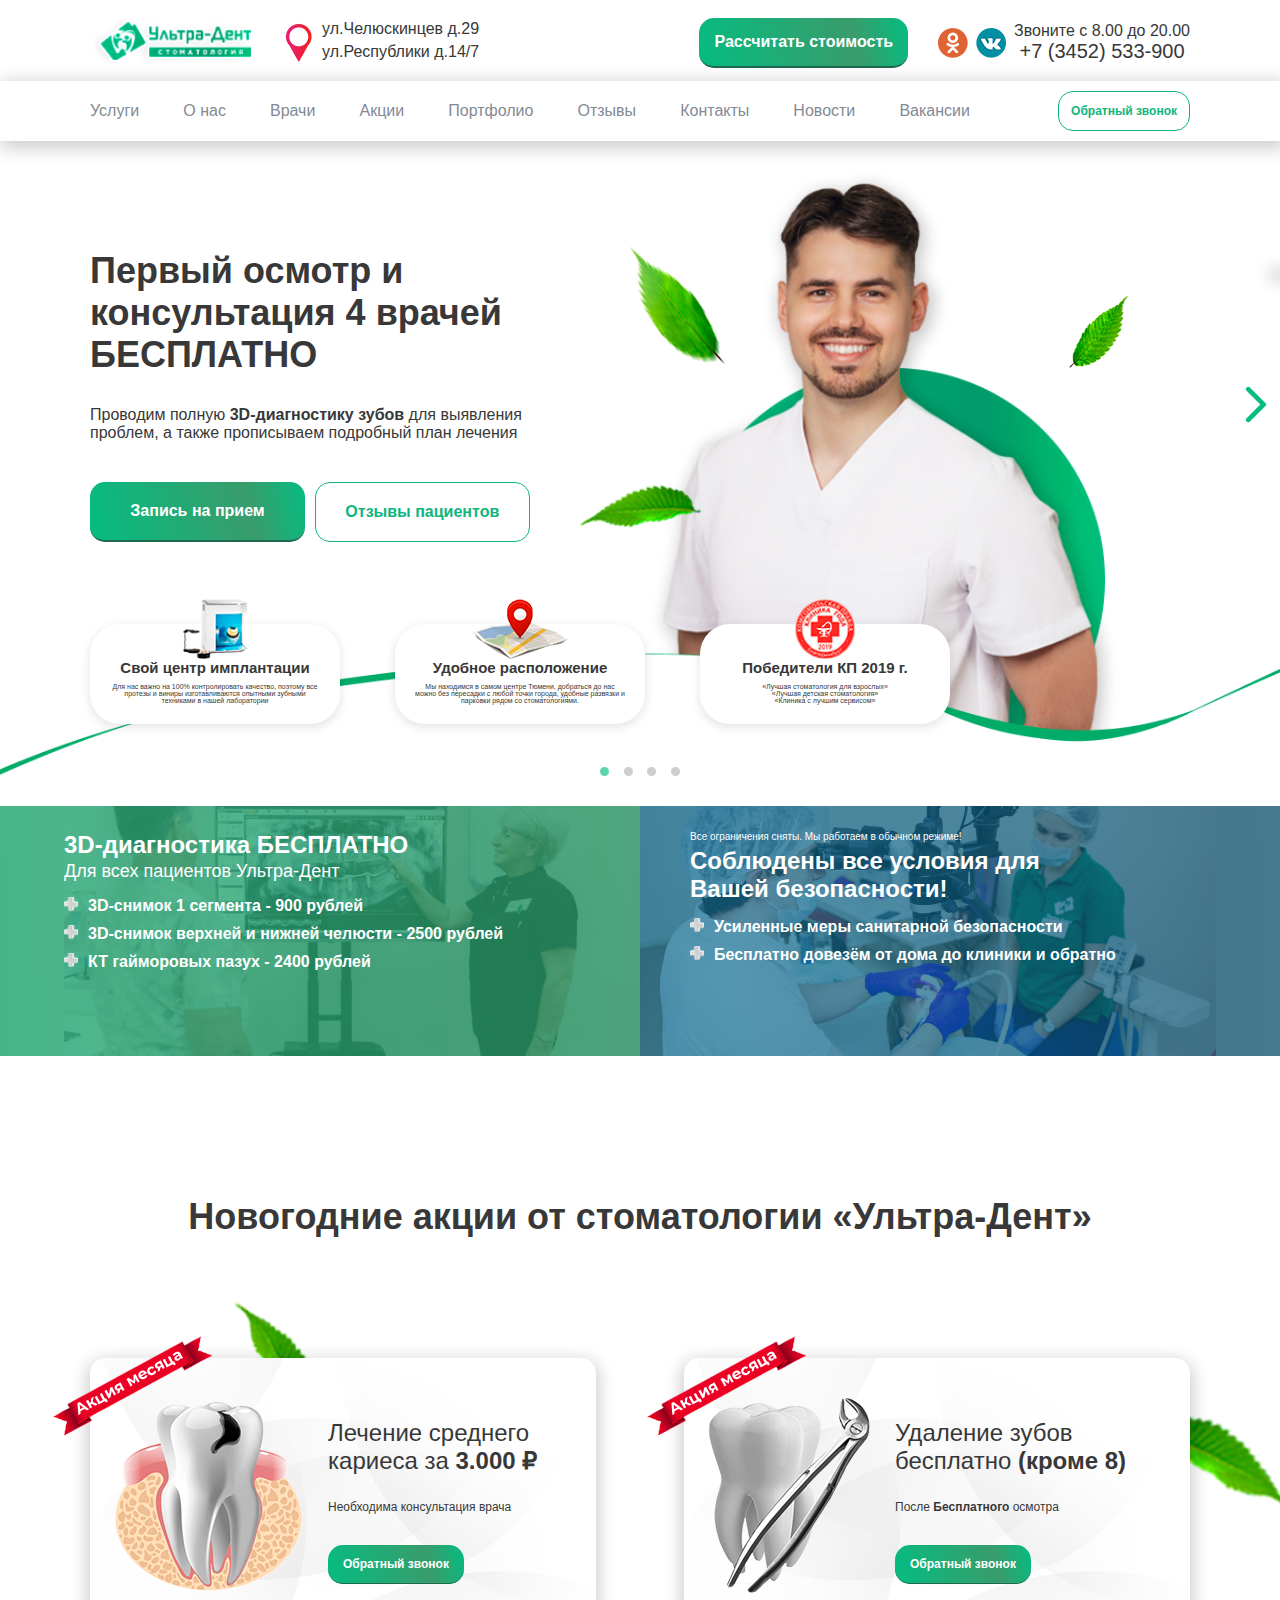
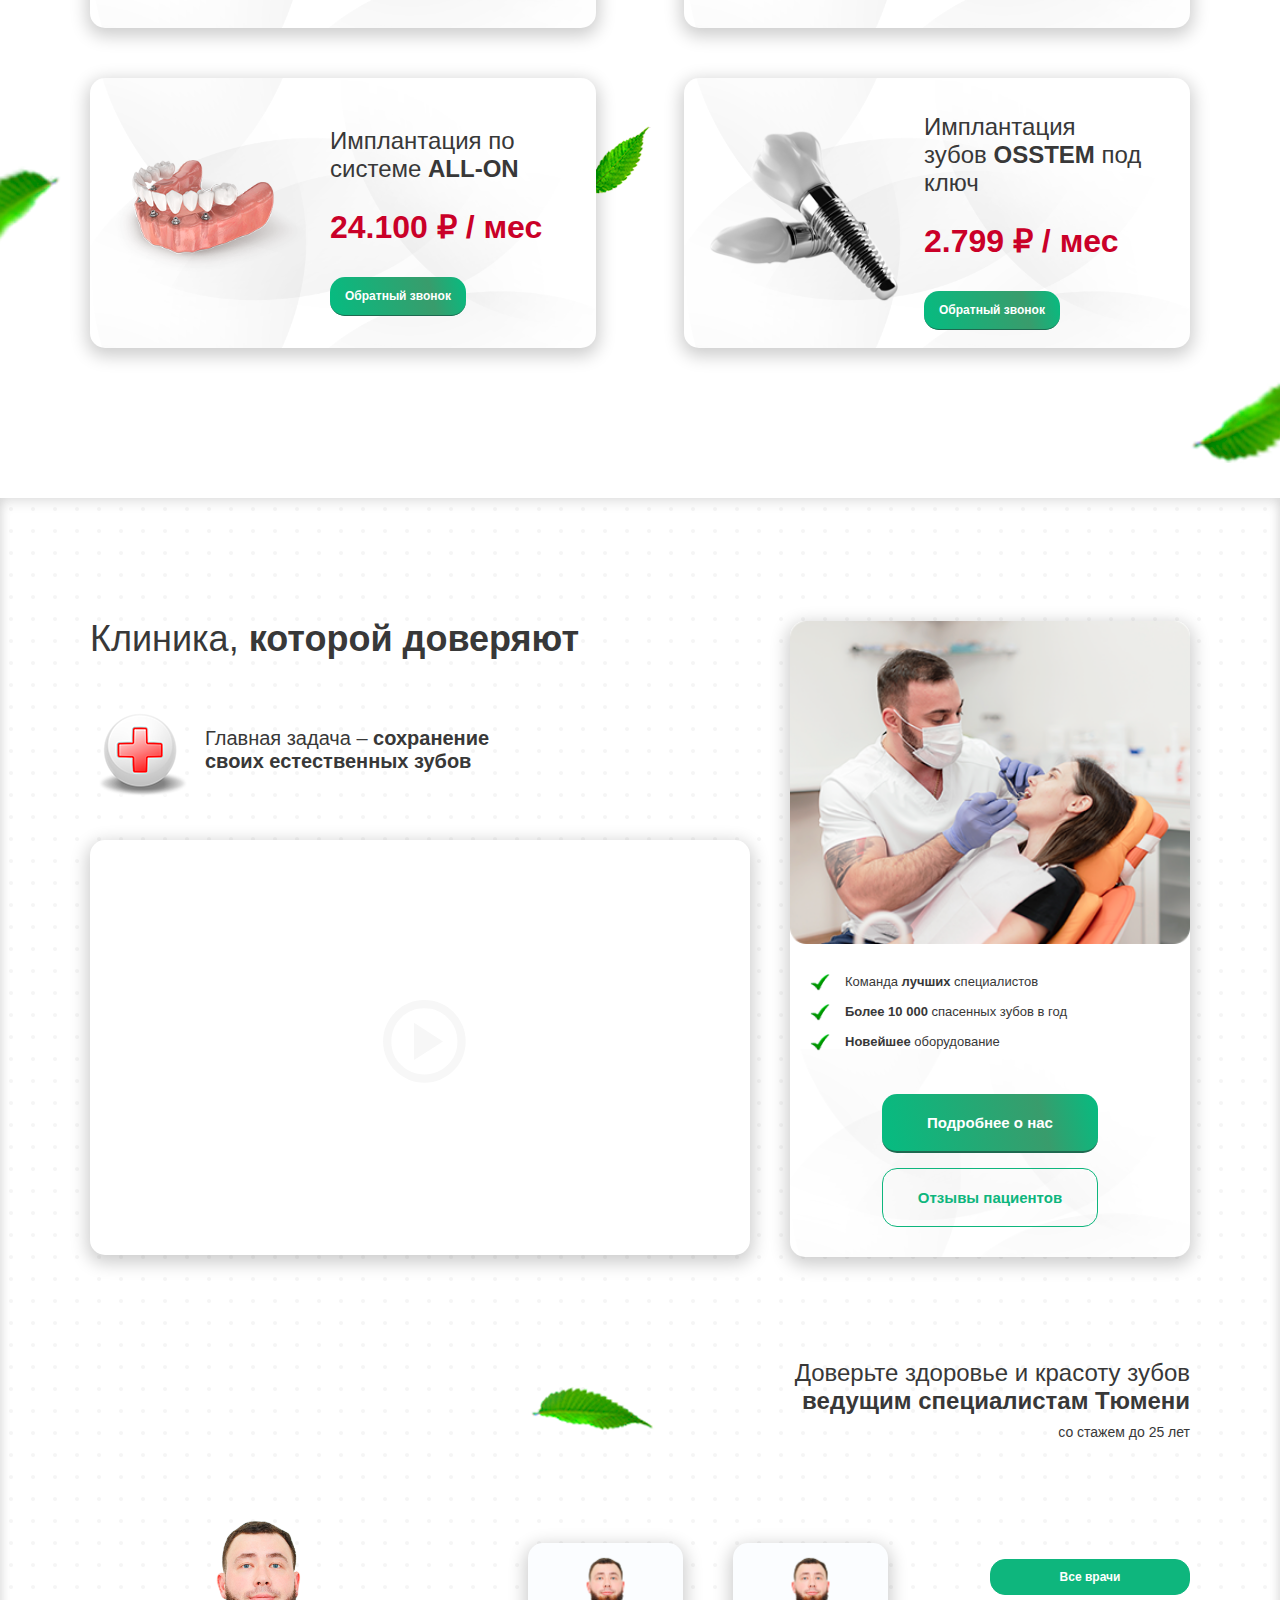
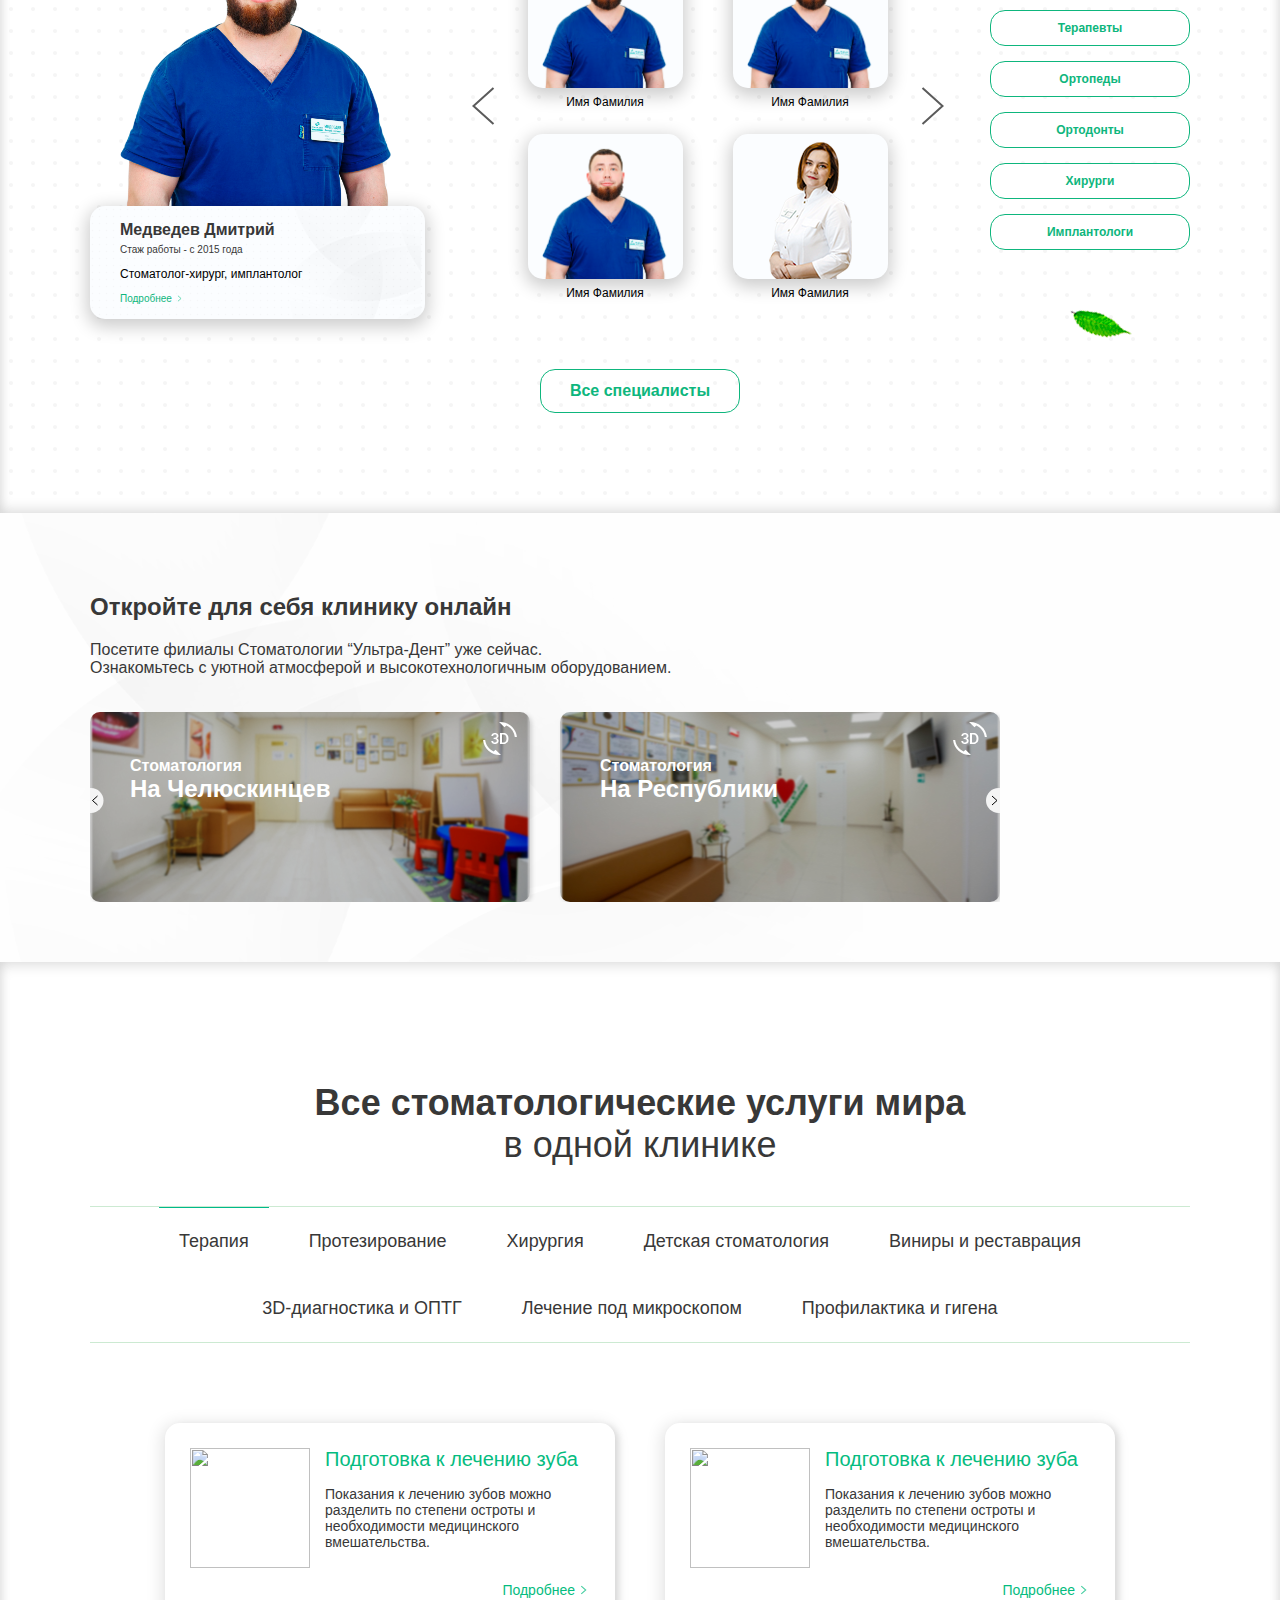
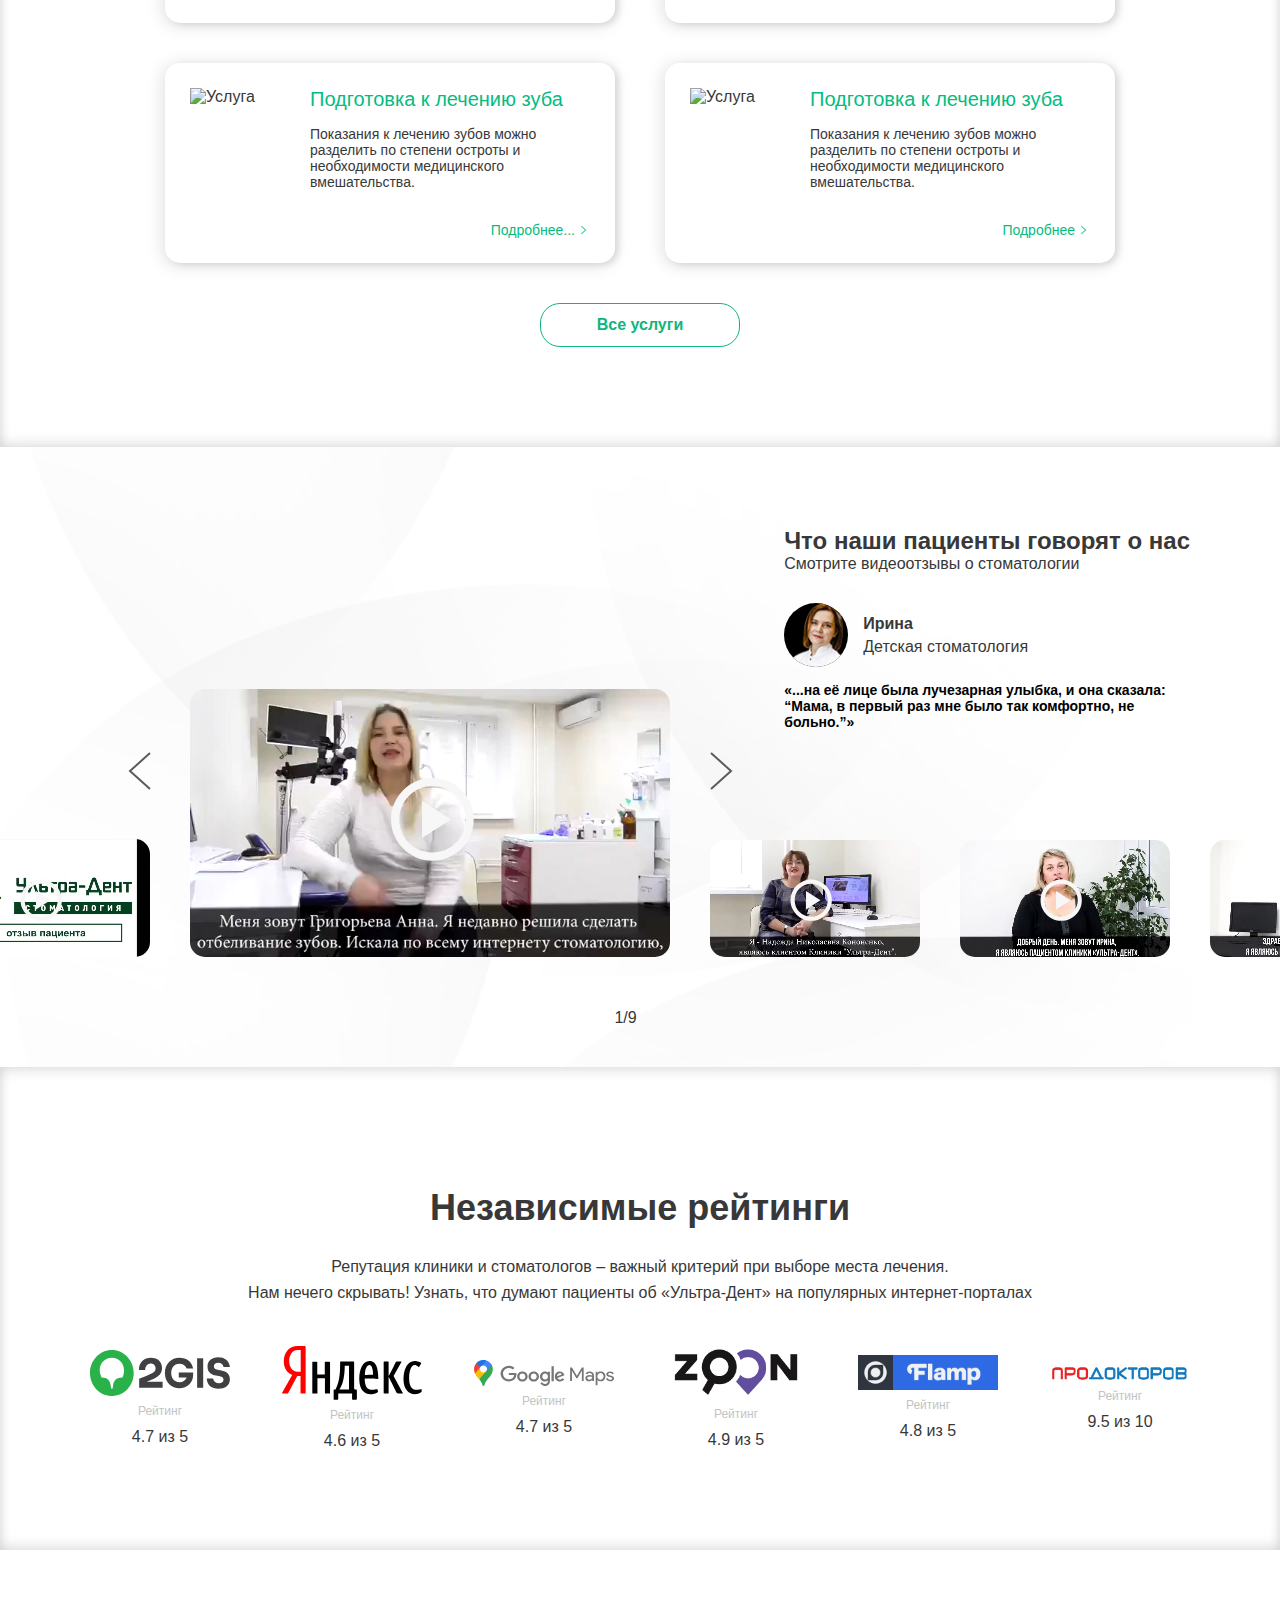
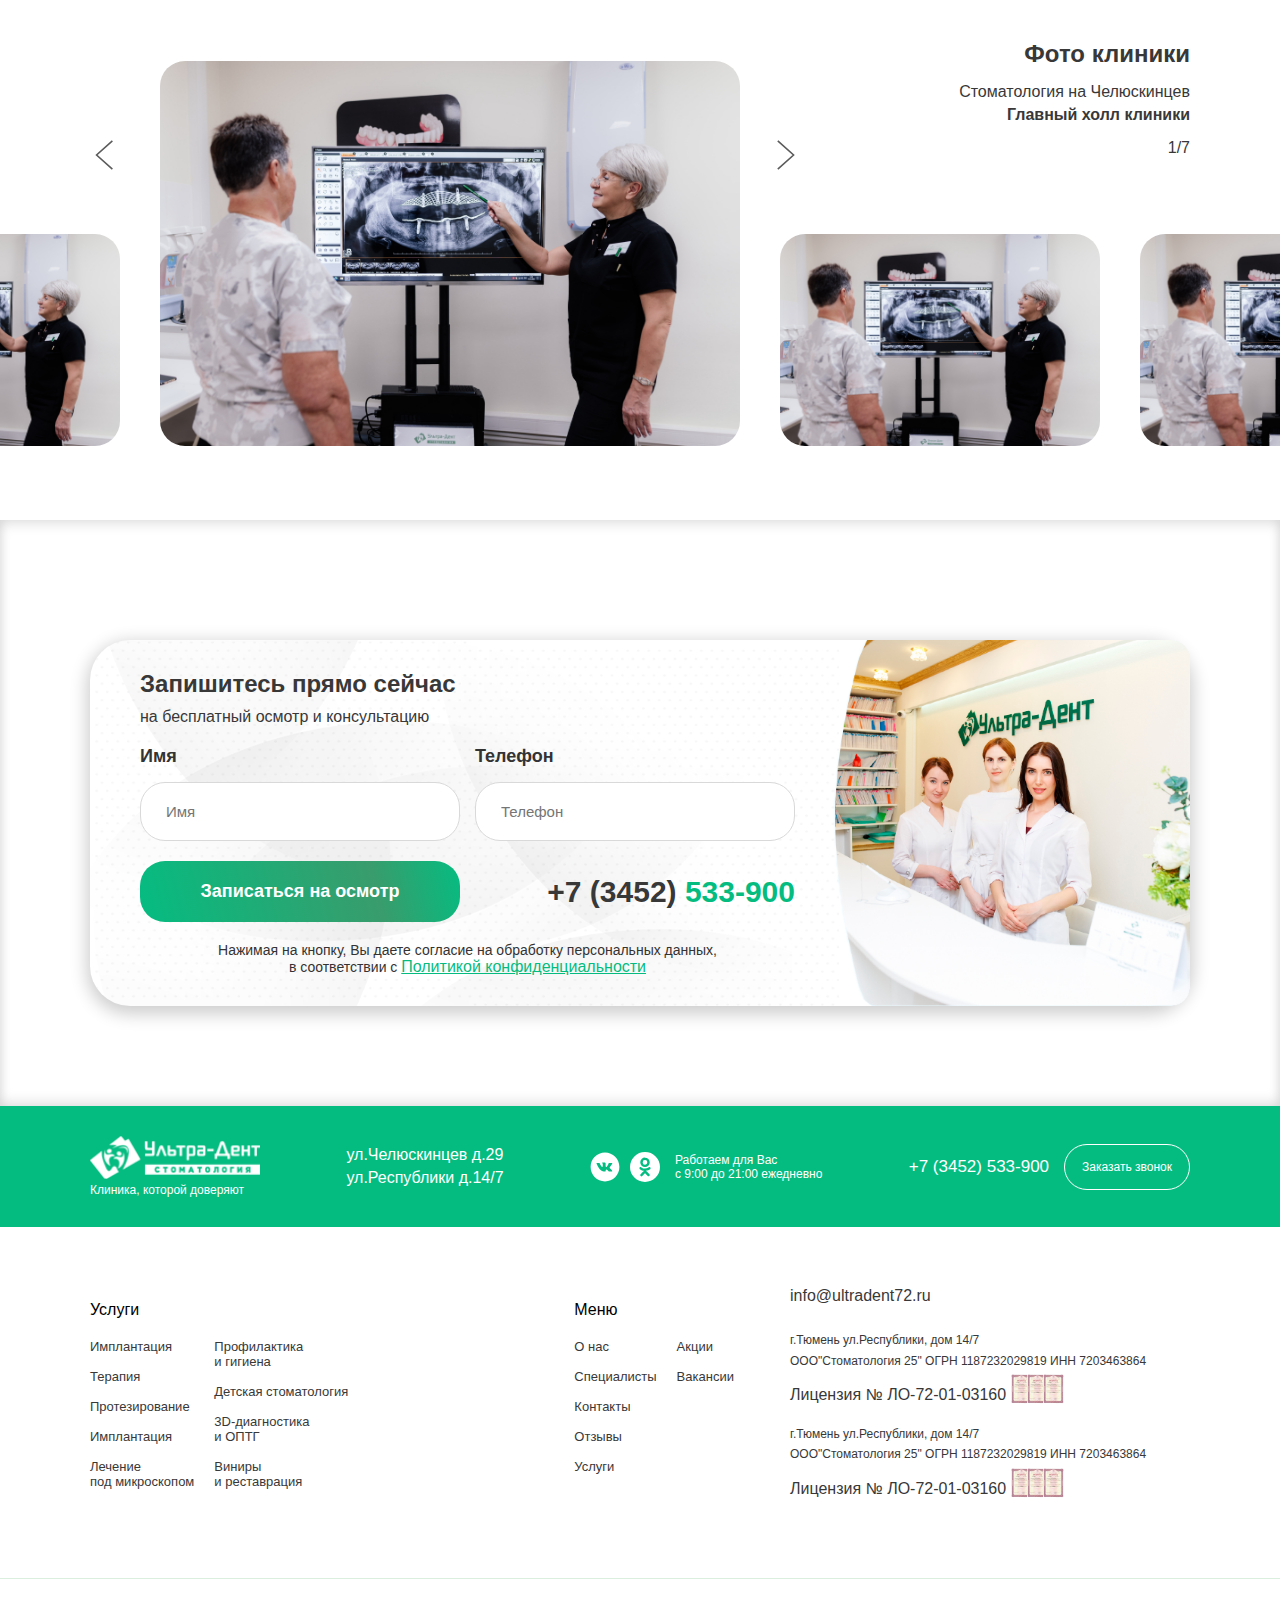
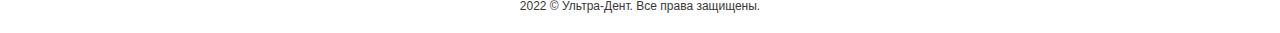
==== index.html @ 61c0c5c3 "New" ====
<!DOCTYPE html>
<html lang="ru">
<head>
    <meta charset="UTF-8">
    <meta http-equiv="X-UA-Compatible" content="IE=edge">
    <meta name="viewport" content="width=device-width, initial-scale=1.0">
    <title>Ультра-Дент</title>
    <link rel="stylesheet" href="css/style.css">
</head>
<body>
    <div class="socials">
        <div class="social">
            
        </div>

        <div class="social">

        </div>
    </div>
    <div class="burger-menu hide">
        <div class="burger-menu__cross">
            <hr>
            <hr>
        </div>
        <a href="#" class="burger-menu__logo">
            <img data-src="icon/logo/logo.png" alt="Ультра-Дент" class="burger-menu__logo__img">
            <p>Клиника, которой доверяют</p>
        </a>
        <nav class="burger-menu__nav">
            <a href="#" class="burger-menu__nav__item">О нас</a>
            <a href="#" class="burger-menu__nav__item">Специалисты</a>
            <a href="#" class="burger-menu__nav__item">Контакты</a>
            <a href="#" class="burger-menu__nav__item">Отзывы</a>
            <a href="#" class="burger-menu__nav__item">Услуги</a>
            <a href="#" class="burger-menu__nav__item">Прайс</a>
            <a href="#" class="burger-menu__nav__item">Акции</a>
            <a href="#" class="burger-menu__nav__item">Вакансии</a>
        </nav>

        <div class="burger-menu__info">
            <p class="burger-menu__info__phone-block">
                Запись по телефону:
                <span class="burger-menu__info__phone">+7 (3452) 533-900</span>
            </p>
            <div class="burger-menu__social">
                <a href="#" class="burger-menu__social__item"><img data-src="icon/social/vk.png" alt="Vk"></a>
                <a href="#" class="burger-menu__social__item"><img data-src="icon/social/whatsapp.png" alt="WhatsApp"></a>
                <a href="#" class="burger-menu__social__item"><img data-src="icon/social/tg.png" alt="Телеграмм"></a>
                <a href="#" class="burger-menu__social__item"><img data-src="icon/social/ok.png" alt="Одноклассники"></a>
            </div>
        </div>
    </div>
    <header class="header">
        <div class="header__row">
            <div class="content">
                <div class="burger">
                    <hr class="burger__line" id="burger__line-2">
                    <hr class="burger__line" id="burger__line-3">
                    <hr class="burger__line" id="burger__line-1">
                </div>
                <div class="wrap">
                    <div class="wrap header__wrap">
                        <a href="index.html" class="header__logo">
                            <img data-src="icon/logo/logo.png" alt="Ультра-Дент" class="header__logo__img">
                        </a>
        
                        <div class="header__location wrap">
                            <img data-src="icon/location.png" alt="Локация" class="header__location__img">
                            <div class="header__location__list">
                                <p class="header__location__item">ул.Челюскинцев д.29</p>
                                <p class="header__location__item">ул.Республики д.14/7</p>
                            </div>
                        </div>
                    </div>
        
                    <div class="wrap">
                        <p class="header__link btn1" data-calc>Рассчитать стоимость</p>
                        <div class="header__contacts wrap">
                            <div class="header__contacts__social wrap">
                                <a href="#" class="header__contacts__social__item">
                                    <img data-src="icon/social/ok.png" alt="Одноклассники" class="header__contacts__social__icon">
                                </a>
                                <a href="#" class="header__contacts__social__item">
                                    <img data-src="icon/social/vk.png" alt="Vk" class="header__contacts__social__icon">
                                </a>
                            </div>
                            <p class="header__contacts__info">
                                Звоните с 8.00 до 20.00 <span>+7 (3452) 533-900</span>
                            </p>
                        </div>
                    </div>
                </div>
            </div>
        </div>
    
        <div class="header__row">
            <div class="content">
                <div class="wrap">  
                    <nav class="header__nav wrap">
                        <div class="header__nav__item" id="header-options">
                            <a href="options.html" class="">Услуги</a>
                            <div class="header__nav__subitem-block">
                                <a href="#" class="header__nav__subitem">Терапия</a>
                                <a href="#" class="header__nav__subitem">Имплантация</a>
                                <a href="#" class="header__nav__subitem">Протезирование</a>
                                <a href="#" class="header__nav__subitem">Хирургия</a>
                                <a href="#" class="header__nav__subitem">Детская стоматология</a>
                                <a href="#" class="header__nav__subitem">Виниры и реставрация</a>
                                <a href="#" class="header__nav__subitem">3D-диагностика и ОПТГ</a>
                                <a href="#" class="header__nav__subitem">Лечение под микроскопом</a>
                                <a href="#" class="header__nav__subitem">Профилактика и гигиена</a>
                            </div>
                        </div>
                        <a href="#" class="header__nav__item">О нас</a>
                        <a href="staff.html" class="header__nav__item">Врачи</a>
                        <a href="stocks.html" class="header__nav__item">Акции</a>
                        <a href="portfolio.html" class="header__nav__item">Портфолио</a>
                        <a href="reviews.html" class="header__nav__item">Отзывы</a>
                        <a href="contacts.html" class="header__nav__item">Контакты</a>
                        <a href="news.html" class="header__nav__item">Новости</a>
                        <a href="vacancy.html" class="header__nav__item">Вакансии</a>
                    </nav>
    
                    <div class="btn-second1 header__btn" data-call-modal>Обратный звонок</div>
                </div>
            </div>
        </div>
    </header>

    <main>
        <!-- Первый экран -->
        <section class="first-screen first-screen-1">
            <svg class="first-screen-1__slider__arrow hide" id="first-screen-1__slider__arrow-left" xmlns="http://www.w3.org/2000/svg" viewBox="0 0 24 24"><path fill="#05bc81" d="M9.125 21.1L.7 12.7q-.15-.15-.212-.325Q.425 12.2.425 12t.063-.375Q.55 11.45.7 11.3l8.425-8.425q.35-.35.875-.35t.9.375q.375.375.375.875t-.375.875L3.55 12l7.35 7.35q.35.35.35.862q0 .513-.375.888t-.875.375q-.5 0-.875-.375Z"/></svg>
            <svg class="first-screen-1__slider__arrow" id="first-screen-1__slider__arrow-right" xmlns="http://www.w3.org/2000/svg" viewBox="0 0 24 24"><g transform="rotate(180 12 12)"><path fill="#05bc81" d="M9.125 21.1L.7 12.7q-.15-.15-.212-.325Q.425 12.2.425 12t.063-.375Q.55 11.45.7 11.3l8.425-8.425q.35-.35.875-.35t.9.375q.375.375.375.875t-.375.875L3.55 12l7.35 7.35q.35.35.35.862q0 .513-.375.888t-.875.375q-.5 0-.875-.375Z"/></g></svg>

            <div class="content">

                <div class="first-screen-1__slider wrap">
                    <div class="first-screen-1__slide wrap">
                        <div class="first-screen-1__slide__offer">
                            <h2 class="first-screen-1__slide__title">
                                Первый осмотр и консультация 4 врачей БЕСПЛАТНО
                            </h2>
                            <p class="first-screen-1__slide__intro">Проводим полную <b>3D-диагностику зубов</b> для выявления проблем, а также прописываем подробный план лечения</p>
                            <div class="first-screen-1__slide__btns-block wrap">
                                <a href="#" class="btn1 first-screen-1__slide__btn" data-call-modal>Запись на прием</a>
                                <a href="#" class="btn-second1 first-screen-1__slide__btn">Отзывы пациентов</a>
                            </div>
                        </div>
                        <div class="first-screen-1__slide__img-block">
                            <div class="first-screen-1__slide__img">
                                <img data-src="img/main/firstScreen/1mobile.png" alt="" id="first-screen-1__slide__img-doc__mobile">
                                <img data-src="img/main/firstScreen/1doc.png" alt="Врач" id="first-screen-1__slide__img-doc">
                                <img data-src="img/main/firstScreen/1circle.png" alt="Врач" id="first-screen-1__slide__img-circle">
                            </div>
                            <div class="first-screen-1__slide__img__bg">
                                <img data-plate data-src="img/main/firstScreen/bg/1.png" alt="" class="first-screen-1__slide__img__bg__item">
                                <img data-plate data-src="img/main/firstScreen/bg/2.png" alt="" class="first-screen-1__slide__img__bg__item">
                                <img data-plate data-src="img/main/firstScreen/bg/3.png" alt="" class="first-screen-1__slide__img__bg__item">
                            </div>
                        </div>
                    </div>

                    <div class="first-screen-1__slide wrap">
                        <div class="first-screen-1__slide__offer">
                            <h2 class="first-screen-1__slide__title">
                                Первый осмотр и консультация 4 врачей БЕСПЛАТНО
                            </h2>
                            <p class="first-screen-1__slide__intro">Проводим полную <b>3D-диагностику зубов</b> для выявления проблем, а также прописываем подробный план лечения</p>
                            <div class="first-screen-1__slide__btns-block wrap">
                                <a href="#" class="btn1 first-screen-1__slide__btn">Запись на прием</a>
                                <a href="reviews.html" class="btn-second1 first-screen-1__slide__btn">Отзывы пациентов</a>
                            </div>
                        </div>
                        <div class="first-screen-1__slide__img-block">
                            <div class="first-screen-1__slide__img">
                                <img data-src="img/main/firstScreen/1doc.png" alt="Врач" id="first-screen-1__slide__img-doc">
                                <img data-src="img/main/firstScreen/1circle.png" alt="Врач" id="first-screen-1__slide__img-circle">
                            </div>
                            <div class="first-screen-1__slide__img__bg">
                                <img data-plate data-src="img/main/firstScreen/bg/1.png" alt="" class="first-screen-1__slide__img__bg__item">
                                <img data-plate data-src="img/main/firstScreen/bg/2.png" alt="" class="first-screen-1__slide__img__bg__item">
                                <img data-plate data-src="img/main/firstScreen/bg/3.png" alt="" class="first-screen-1__slide__img__bg__item">
                            </div>
                        </div>
                    </div>

                    <div class="first-screen-1__slide wrap">
                        <div class="first-screen-1__slide__offer">
                            <h2 class="first-screen-1__slide__title">
                                Первый осмотр и консультация 4 врачей БЕСПЛАТНО
                            </h2>
                            <p class="first-screen-1__slide__intro">Проводим полную <b>3D-диагностику зубов</b> для выявления проблем, а также прописываем подробный план лечения</p>
                            <div class="first-screen-1__slide__btns-block wrap">
                                <a href="#" class="btn1 first-screen-1__slide__btn">Запись на прием</a>
                                <a href="#" class="btn-second1 first-screen-1__slide__btn">Отзывы пациентов</a>
                            </div>
                        </div>
                        <div class="first-screen-1__slide__img-block">
                            <div class="first-screen-1__slide__img">
                                <img data-src="img/main/firstScreen/1doc.png" alt="Врач" id="first-screen-1__slide__img-doc">
                                <img data-src="img/main/firstScreen/1circle.png" alt="Врач" id="first-screen-1__slide__img-circle">
                            </div>
                            <div class="first-screen-1__slide__img__bg">
                                <img data-plate data-src="img/main/firstScreen/bg/1.png" alt="" class="first-screen-1__slide__img__bg__item">
                                <img data-plate data-src="img/main/firstScreen/bg/2.png" alt="" class="first-screen-1__slide__img__bg__item">
                                <img data-plate data-src="img/main/firstScreen/bg/3.png" alt="" class="first-screen-1__slide__img__bg__item">
                            </div>
                        </div>
                    </div>

                    <div class="first-screen-1__slide wrap">
                        <div class="first-screen-1__slide__offer">
                            <h2 class="first-screen-1__slide__title">
                                Первый осмотр и консультация 4 врачей БЕСПЛАТНО
                            </h2>
                            <p class="first-screen-1__slide__intro">Проводим полную <b>3D-диагностику зубов</b> для выявления проблем, а также прописываем подробный план лечения</p>
                            <div class="first-screen-1__slide__btns-block wrap">
                                <a href="#" class="btn1 first-screen-1__slide__btn">Запись на прием</a>
                                <a href="#" class="btn-second1 first-screen-1__slide__btn">Отзывы пациентов</a>
                            </div>
                        </div>
                        <div class="first-screen-1__slide__img-block">
                            <div class="first-screen-1__slide__img">
                                <img data-src="img/main/firstScreen/1doc.png" alt="Врач" id="first-screen-1__slide__img-doc">
                                <img data-src="img/main/firstScreen/1circle.png" alt="Врач" id="first-screen-1__slide__img-circle">
                            </div>
                            <div class="first-screen-1__slide__img__bg">
                                <img data-plate data-src="img/main/firstScreen/bg/1.png" alt="" class="first-screen-1__slide__img__bg__item">
                                <img data-plate data-src="img/main/firstScreen/bg/2.png" alt="" class="first-screen-1__slide__img__bg__item">
                                <img data-plate data-src="img/main/firstScreen/bg/3.png" alt="" class="first-screen-1__slide__img__bg__item">
                            </div>
                        </div>
                    </div>

                </div>
                <img data-src="img/main/firstScreen/border.png" alt="" class="first-screen-1__border">
                
                <div class="first-screen-1__bottom">
                    <div class="first-screen-1__achievements wrap">
                        <div class="achievement1">
                            <img data-src="img/achievements/1.png" alt="" class="achievement1__img">
                            <h5 class="achievement1__title">Свой центр имплантации</h5>
                            <p class="achievement1__desc">Для нас важно на 100% контролировать качество, поэтому все протезы и виниры изготавливаются опытными зубными техниками в нашей лаборатории</p>
                        </div>

                        <div class="achievement1">
                            <img data-src="img/achievements/2.png" alt="" class="achievement1__img">
                            <h5 class="achievement1__title">Удобное расположение</h5>
                            <p class="achievement1__desc">Мы находимся в самом центре Тюмени, добраться
                                до нас можно без пересадки с любой точки города,
                                удобные развязки и парковки рядом со стоматологиями. </p>
                        </div>

                        <div class="achievement1">
                            <img data-src="img/achievements/3.png" alt="" class="achievement1__img">
                            <h5 class="achievement1__title">Победители КП 2019 г.</h5>
                            <p class="achievement1__desc">«Лучшая стоматология для взрослых»<br> 
                                «Лучшая детская стоматология»<br> 
                                «Клиника с лучшим сервисом»<br></p>
                        </div>
                    </div>
                </div>
                <div class="first-screen-1__slider__dots-block">
                    <div class="first-screen-1__slider__dot first-screen-1__slider__dot-active"></div>
                    <div class="first-screen-1__slider__dot"></div>
                    <div class="first-screen-1__slider__dot"></div>
                    <div class="first-screen-1__slider__dot"></div>
                </div>
            </div>
            <div class="first-screen-1__banners">
                <div class="first-screen-1__banners___item" id="banner-diagnostic1">
                    <div class="first-screen-1__banners__bg banner__bg"></div>
                    <div class="banner">
                        <div class="banner__offer">
                            <h3 class="banner__title">3D-диагностика <span class="uppercase">бесплатно</span>
                            <p class="banner__subtitle">Для всех пациентов Ультра-Дент</p></h3>
                            <div class="banner__list">
                                <p class="banner__list__item"><img data-src="icon/listPlus.png" alt="" class="banner__list__icon"> <span>3D-снимок 1 сегмента - <b>900 рублей</b></spa></p>
                                <p class="banner__list__item"><img data-src="icon/listPlus.png" alt="" class="banner__list__icon"> <span>3D-снимок верхней и нижней челюсти - <b>2500 рублей</b></span></p>
                                <p class="banner__list__item"><img data-src="icon/listPlus.png" alt="" class="banner__list__icon"> <span>КТ гайморовых пазух - <b>2400 рублей</b></span></p>
                            </div>
                        </div>
                        <div class="banner__bg"></div>
                        <img data-src="img/banners/1.jpg" alt="" class="banner__img">
                    </div>
                </div>
                <div class="first-screen-1__banners___item" id="banner-options1">
                    <!-- <div class="first-screen-1__banners__bg banner__bg"></div> -->
                    <div class="banner">
                        <div class="banner__offer">
                            <h3 class="banner__title">
                                <p class="banner__subtitle">Все ограничения сняты. Мы работаем в обычном режиме!</p>
                                Соблюдены все условия для Вашей безопасности!
                            </h3>
                            <div class="banner__list">
                                <p class="banner__list__item"><img data-src="icon/listPlus.png" alt="" class="banner__list__icon"> Усиленные меры санитарной безопасности</p>
                                <p class="banner__list__item"><img data-src="icon/listPlus.png" alt="" class="banner__list__icon"> Бесплатно довезём от дома до клиники и обратно</p>
                            </div>
                        </div>
                        <div class="banner__bg"></div>
                        <img data-src="img/banners/2.jpg" alt="" class="banner__img">
                    </div>
                </div>
            </div>
        </section>

        <!-- Акции -->
        <section class="stocks">
            <div class="content">
                <!-- Листья на заднем фоне -->
                <img data-plate data-src="img/main/stocks/bg/1.png" alt="" class="stocks__bg" id="stocks__bg-1">
                <img data-plate data-src="img/main/stocks/bg/2.png" alt="" class="stocks__bg" id="stocks__bg-2">
                <img data-plate data-src="img/main/stocks/bg/3.png" alt="" class="stocks__bg" id="stocks__bg-3">
                <img data-plate data-src="img/main/stocks/bg/4.png" alt="" class="stocks__bg" id="stocks__bg-4">
                <img data-plate data-src="img/main/stocks/bg/5.png" alt="" class="stocks__bg" id="stocks__bg-5">

                <h2 class="section__title">
                    Новогодние акции от стоматологии «Ультра-Дент»
                </h2>

                <!-- Список акций -->
                <div class="stocks__list wrap">

                    <!-- Акция -->
                    <div class="stocks__item wrap">
                        <img data-src="img/main/stocks/stocksMonth.png" alt="Акция месяца" class="stocks__item__month">
                        <img data-src="img/main/stocks/1.png" alt="Кариес" class="stocks__item__img">
                        <div class="stocks__item__offer">
                            <h3 class="stocks__item__offer__title">Лечение среднего кариеса за <b>3.000 ₽</b></h3>
                            <p class="stocks__item__offer__intro">Необходима консультация врача</p>
                            <span class="stocks__item__btn btn1" data-call-modal>Обратный звонок</span>
                        </div>
                    </div>

                    <!-- Акция -->
                    <div class="stocks__item wrap">
                        <img data-src="img/main/stocks/stocksMonth.png" alt="Акция месяца" class="stocks__item__month">
                        <img data-src="img/main/stocks/2.png" alt="Кариес" class="stocks__item__img">
                        <div class="stocks__item__offer">
                            <h3 class="stocks__item__offer__title">Удаление зубов бесплатно <b>(кроме 8)</b></h3>
                            <p class="stocks__item__offer__intro">После <b>Бесплатного</b> осмотра </p>
                            <span class="stocks__item__btn btn1" data-call-modal>Обратный звонок</span>
                        </div>
                    </div>

                    <!-- Акция -->
                    <div class="stocks__item wrap">
                        <img data-src="img/main/stocks/3.png" alt="Кариес" class="stocks__item__img">
                        <div class="stocks__item__offer">
                            <h3 class="stocks__item__offer__title">Имплантация по системе <b>ALL-ON</b></h3>
                            <p class="stocks__item__offer__intro stocks__item__offer__price">24.100 ₽ / мес</p>
                            <span class="stocks__item__btn btn1" data-call-modal>Обратный звонок</span>
                        </div>
                    </div>

                    <!-- Акция -->
                    <div class="stocks__item wrap">
                        <img data-src="img/main/stocks/4.png" alt="Кариес" class="stocks__item__img">
                        <div class="stocks__item__offer">
                            <h3 class="stocks__item__offer__title">Имплантация зубов <b>OSSTEM</b> под ключ</h3>
                            <p class="stocks__item__offer__intro stocks__item__offer__price">2.799 ₽ / мес</p>
                            <span class="stocks__item__btn btn1" data-call-modal>Обратный звонок</span>
                        </div>
                    </div>
                </div>
            </div>
        </section>

        <!-- О клинике -->
        <section class="about">
            <div class="content">
                <!-- Клиника -->
                <div class="about-clinic">
                    <div class="about-clinic__wrap wrap">

                        <div class="about-clinic__offer">
                            <h2 class="about-clinic__offer__title">Клиника, <b>которой доверяют</b></h2>
                            <div class="about-clinic__offer__intro">
                                <img data-src="icon/kreuz.png" alt="" class="about-clinic__offer__intro__img">
                                <p class="about-clinic__offer__intro__text">Главная задача – <b>сохранение своих естественных зубов</b></p>
                            </div>
                            <div class="about-clinic__video-wrap">
                                <img data-src="icon/play.svg" alt="Отзыв" class="about-clinic__video__play">
                                <video muted src="video/clinic.mp4"></video>
                            </div>
                        </div>

                        <div class="about-clinic__card">

                            <img data-src="img/main/about/clinic/main.png" alt="Клиника" class="about-clinic__card__img">

                            <div class="about-clinic__card__offer">

                                <p class="about-clinic__card__offer__intro"><span>Команда <b>лучших</b> специалистов</span></p>
                                <p class="about-clinic__card__offer__intro"><span><b>Более 10 000</b> спасенных зубов в год</span></p>
                                <p class="about-clinic__card__offer__intro"><span><b>Новейшее</b> оборудование</span></p>

                                <div class="about-clinic__card__offer__cta">
                                    <a href="#" class="about-clinic__card__offer__btn btn1">Подробнее о нас</a>
                                    <a href="#" class="about-clinic__card__offer__btn btn-second1">Отзывы пациентов</a>
                                </div>

                            </div>
                        </div>
                    </div>
                </div>

                <!-- Персонал -->
                <div class="about-staff">
                    <img data-plate data-src="img/main/about/staff/bg/1.png" alt="" class="about-staff__bg" id="about-staff__bg-1">
                    <img data-plate data-src="img/main/about/staff/bg/2.png" alt="" class="about-staff__bg" id="about-staff__bg-2">
                    <h3 class="about-staff__title">Доверьте здоровье и красоту зубов <b>ведущим специалистам Тюмени</b><span>со стажем до 25 лет</span></h3>
                    <div class="about-staff__wrap wrap">
                        <!-- Выбранный врач -->
                        <div class="about-staff__main-card">

                            <div class="about-staff__main-card__img-wrap">
                                <img data-src="img/main/about/staff/mainCard.png" alt="Врач" class="about-staff__main-card__img">

                            </div>
                            <div class="about-staff__main-card__offer">
                                <p data-name class="about-staff__main-card__offer__name">Медведев Дмитрий</p>
                                <p class="about-staff__main-card__offer__experience"><span data-experience="">Стаж работы - с 2015 года</span></p>
                                <p data-spec class="about-staff__main-card__offer__spec">Стоматолог-хирург, имплантолог</p>
                                <a data-link href="#1" class="about-staff__main-card__offer__link">
                                    Подробнее
                                </a>
                            </div>
                        </div>

                        <!-- Список врачей -->
                        <div class="about-staff__list-wrap-out">
                                <svg class="about-staff__list__arrow" id="about-staff__list__arrow-left" viewBox="0 0 23 38" fill="none" xmlns="http://www.w3.org/2000/svg">
                                    <path d="M22 37L2 19L22 1" stroke="#5B5B5B" stroke-width="2"/>
                                </svg>
                                <svg class="about-staff__list__arrow" id="about-staff__list__arrow-right" viewBox="0 0 23 38" fill="none" xmlns="http://www.w3.org/2000/svg">
                                    <path d="M1 1L21 19L1 37" stroke="#5B5B5B" stroke-width="2"/>
                                </svg>

                            <div class="about-staff__list-wrap-inner">
                                <div class="about-staff__list">
                                    <!-- Карта врача -->
                                    <div class="about-staff__list__item about-staff__list__item-visible about-staff__list__item-prev">
                                        <div class="about-staff__list__item__img-block">
                                            <img data-img data-src="img/main/about/staff/mainCard.png" alt="Врач" class="about-staff__list__item__img">
                                        </div>
                                        <p class="about-staff__list__item__name">Имя Фамилия</p>
                                        <div class="about-staff__list__item__meta">
                                        <p data-name class="about-staff__list__item__name">Имя Фамилия</p>
                                            <p data-experience class="about-staff__list__item__meta__experience">Стаж работы - с 2012 года</p>
                                            <p data-spec class="about-staff__list__item__meta__spec">Детский врач</p>
                                            <a data-link href="#" class="about-staff__list__item__meta__link about-staff__main-card__offer__link">Подробнее</a>
                                        </div>
                                    </div>
        
                                    <!-- Карта врача -->
                                    <div class="about-staff__list__item about-staff__list__item-active">
                                        <div class="about-staff__list__item__img-block">
                                            <img data-img data-src="img/main/about/staff/mainCard.png" alt="Врач" class="about-staff__list__item__img">
                                        </div>
                                        <p class="about-staff__list__item__name">Имя Фамилия</p>
                                        <div class="about-staff__list__item__meta">
                                            <p data-name class="about-staff__list__item__name">Имя Фамилия</p>
                                            <p data-experience class="about-staff__list__item__meta__experience">Стаж работы - с 2014 года</p>
                                            <p data-spec class="about-staff__list__item__meta__spec">Детский врач2</p>
                                            <a data-link href="#" class="about-staff__list__item__meta__link about-staff__main-card__offer__link">Подробнее</a>
                                        </div>
                                    </div>
        
                                    <!-- Карта врача -->
                                    <div class="about-staff__list__item about-staff__list__item-visible about-staff__list__item-next">
                                        <div class="about-staff__list__item__img-block">
                                            <img data-img data-src="img/main/about/staff/mainCard.png" alt="Врач" class="about-staff__list__item__img">
                                        </div>
                                        <p class="about-staff__list__item__name">Имя Фамилия</p>
                                        <div class="about-staff__list__item__meta">
                                            <p data-name class="about-staff__list__item__name">Имя Фамилия</p>
                                            <p data-experience class="about-staff__list__item__meta__experience">Стаж работы - с 20121 года</p>
                                            <p data-spec class="about-staff__list__item__meta__spec">Детский врач12</p>
                                            <a data-link href="#" class="about-staff__list__item__meta__link about-staff__main-card__offer__link">Подробнее</a>
                                        </div>
                                    </div>
        
                                    <!-- Карта врача -->
                                    <div class="about-staff__list__item">
                                        <div class="about-staff__list__item__img-block">
                                            <img data-img data-src="img/main/about/staff/listCard.png" alt="Врач" class="about-staff__list__item__img">
                                        </div>
                                        <p class="about-staff__list__item__name">Имя Фамилия</p>
                                        <div class="about-staff__list__item__meta">
                                            <p data-name class="about-staff__list__item__name">Имя Фамилия</p>
                                            <p data-experience class="about-staff__list__item__meta__experience">Стаж работы - с 201222 года</p>
                                            <p data-spec class="about-staff__list__item__meta__spec">Детский2 врач</p>
                                            <a data-link href="#" class="about-staff__list__item__meta__link about-staff__main-card__offer__link">Подробнее</a>
                                        </div>
                                    </div>
        
                                    <!-- Карта врача -->
                                    <div class="about-staff__list__item opacity0">
                                        <div class="about-staff__list__item__img-block">
                                            <img data-img data-src="img/main/about/staff/listCard.png" alt="Врач" class="about-staff__list__item__img">
                                        </div>
                                        <p class="about-staff__list__item__name">Имя2 Фамилия2</p>
                                        <div class="about-staff__list__item__meta">
                                            <p data-name class="about-staff__list__item__name">Имя2 Фамилия2</p>
                                            <p data-experience class="about-staff__list__item__meta__experience">Стаж работы - с 22012 года</p>
                                            <p data-spec class="about-staff__list__item__meta__spec">Детски3й врач</p>
                                            <a data-link href="#" class="about-staff__list__item__meta__link about-staff__main-card__offer__link">Подробнее</a>
                                        </div>
                                    </div>
        
                                    <!-- Карта врача -->
                                    <div class="about-staff__list__item opacity0">
                                        <div class="about-staff__list__item__img-block">
                                            <img data-img data-src="img/main/about/staff/listCard.png" alt="Врач" class="about-staff__list__item__img">
                                        </div>
                                        <p class="about-staff__list__item__name">Имя2 Фамилия2</p>
                                        <div class="about-staff__list__item__meta">
                                            <p data-name class="about-staff__list__item__name">Имя2 Фамилия2</p>
                                            <p data-experience class="about-staff__list__item__meta__experience">Стаж работы - с 20н12 года</p>
                                            <p data-spec class="about-staff__list__item__meta__spec">Детский врачц1</p>
                                            <a data-link href="#" class="about-staff__list__item__meta__link about-staff__main-card__offer__link">Подробнее</a>
                                        </div>
                                    </div>
        
                                    <!-- Карта врача -->
                                    <div class="about-staff__list__item opacity0">
                                        <div class="about-staff__list__item__img-block">
                                            <img data-img data-src="img/main/about/staff/listCard.png" alt="Врач" class="about-staff__list__item__img">
                                        </div>
                                        <p class="about-staff__list__item__name">Имя2 Фамилия2</p>
                                        <div class="about-staff__list__item__meta">
                                            <p data-name class="about-staff__list__item__name">Имя2 Фамилия2</p>
                                            <p data-experience class="about-staff__list__item__meta__experience">Стаж работы - с 213п012 года</p>
                                            <p data-spec class="about-staff__list__item__meta__spec">Терапевт</p>
                                            <a data-link href="#" class="about-staff__list__item__meta__link about-staff__main-card__offer__link">Подробнее</a>
                                        </div>
                                    </div>
        
                                    <!-- Карта врача -->
                                    <div class="about-staff__list__item opacity0">
                                        <div class="about-staff__list__item__img-block">
                                            <img data-img data-src="img/main/about/staff/listCard.png" alt="Врач" class="about-staff__list__item__img">
                                        </div>
                                        <p data-name class="about-staff__list__item__name">Имя2 Фамилия2</p>
                                        <div class="about-staff__list__item__meta">
                                            <p data-experience class="about-staff__list__item__meta__experience">Стаж работы - с 2012ыы2 года</p>
                                            <p data-spec class="about-staff__list__item__meta__spec">Терапевт</p>
                                            <a data-link href="#" class="about-staff__list__item__meta__link about-staff__main-card__offer__link">Подробнее</a>
                                        </div>
                                    </div>
                                </div>
                            </div>
                        </div>

                        <!-- Меню -->
                        <div class="about-staff__menu">
                            <p class="about-staff__menu__item about-staff__menu__item-active">Все врачи</p>
                            <p class="about-staff__menu__item">Терапевты</p>
                            <p class="about-staff__menu__item">Ортопеды</p>
                            <p class="about-staff__menu__item">Ортодонты</p>
                            <p class="about-staff__menu__item">Хирурги</p>
                            <p class="about-staff__menu__item">Имплантологи</p>
                        </div>

                    </div>
                    
                    <a href="#" class="about-staff__btn btn-second1">Все специалисты</a>
                </div>
            </div>
        </section>

        <!-- Клиники в VR -->
        <section class="vr">
            <div class="content">

                <div class="vr__offer">
                    <h3 class="vr__offer__title"><span class="pc">Откройте для себя клинику онлайн</span><span class="mobile">Наши клиники на карте</span></h3>
                    <p class="vr__offer__intro pc">Посетите филиалы Стоматологии “Ультра-Дент” уже сейчас.<br> Ознакомьтесь с уютной атмосферой и высокотехнологичным оборудованием.
                    </p>
                </div>

                <div class="vr__list-wrap">
                    <div class="vr__list__arrow-block pc">
                        <svg class="vr__list__arrow" id="vr__list__arrow-left" viewBox="0 0 13 25" fill="none" xmlns="http://www.w3.org/2000/svg">
                            <circle cx="0.5" cy="12.5" r="12.5" fill="#F4F4F4"/>
                            <path d="M7 8L2 12.5L7 17" stroke="black"/>
                        </svg>
                            
                        <svg class="vr__list__arrow" id="vr__list__arrow-right" viewBox="0 0 14 25" fill="none" xmlns="http://www.w3.org/2000/svg">
                            <circle cx="12.5" cy="12.5" r="12.5" fill="#F4F4F4"/>
                            <path d="M6 17L11 12.5L6 8" stroke="black"/>
                        </svg>
                    </div>

                    <div class="vr__list">
                        <div class="vr__list__item" data-mark-from="57.15806110137792" data-mark-to="65.53653935056697">
                            <div class="vr__list__item__bg-dark pc"></div>
                            <img data-src="icon/3d.svg" alt="" class="vr__list__item__3d pc">
                            <img data-src="img/main/vr/1.png" alt="Клиника" class="vr__list__item__img pc">
                            <div class="vr__list__item__offer">
                                <p class="vr__list__item__offer__text">Стоматология <span class="mobile">Ультра-Дент</span></p>
                                <h3 class="vr__list__item__offer__name">На Челюскинцев <span class="mobile">14/7</span></h3>
                                <p class="vr__list__item__btn btn-second1 mobile">Записаться на прием</p>
                                <a class="mobile" href="https://yandex.ru/maps/org/ultra_dent/157070105871/?from=tabbar&ll=65.536178%2C57.157813&source=serp_navig&z=17.08">Открыть в Яндекс.Навигатор</a>
                            </div>
                        </div>
    
                        <div class="vr__list__item" data-mark-from="57.15910230642477" data-mark-to="65.5255380313497">
                            <div class="vr__list__item__bg-dark pc"></div>
                            <img data-src="icon/3d.svg" alt="" class="vr__list__item__3d pc">
                            <img data-src="img/main/vr/2.png" alt="Клиника" class="vr__list__item__img pc">
                            <div class="vr__list__item__offer">
                                <p class="vr__list__item__offer__text">Стоматология <span class="mobile">Ультра-Дент</span></p>
                                <h3 class="vr__list__item__offer__name">На Республики <span class="mobile">29</span></h3>
                                <p class="vr__list__item__btn btn-second1 mobile">Записаться на прием</p>
                                <a class="mobile" href="https://yandex.ru/maps/org/ultra_dent/157070105871/?from=tabbar&ll=65.536178%2C57.157813&source=serp_navig&z=17.08">Открыть в Яндекс.Навигатор</a>
                            </div>
                        </div>

                        <div class="vr__list__item" data-mark-from="57.15806110137792" data-mark-to="65.53653935056697">
                            <div class="vr__list__item__bg-dark pc"></div>
                            <img data-src="icon/3d.svg" alt="" class="vr__list__item__3d pc">
                            <img data-src="img/main/vr/2.png" alt="Клиника" class="vr__list__item__img pc">
                            <div class="vr__list__item__offer">
                                <p class="vr__list__item__offer__text">Стоматология <span class="mobile">Ультра-Дент</span></p>
                                <h3 class="vr__list__item__offer__name">На Республики <span class="mobile">29</span></h3>
                                <p class="vr__list__item__btn btn-second1 mobile">Записаться на прием</p>
                                <a class="mobile" href="https://yandex.ru/maps/org/ultra_dent/157070105871/?from=tabbar&ll=65.536178%2C57.157813&source=serp_navig&z=17.08">Открыть в Яндекс.Навигатор</a>
                            </div>
                        </div>
                    </div>

                </div>
            </div>
            <div class="vr__map pc" id="map"></div>
        </section>

         <!-- Услуги -->
         <section class="options">
            <div class="content">
                <h2 class="section__title">
                    <b>Все стоматологические услуги мира</b><br>в одной клинике
                </h2>
            
                <!-- Меню -->
                <div class="options__head">
                    <hr class="options__head__line">
                    <div class="options__head__wrap">
                        <div class="options__head__item options__head__item__checked-top">
                            <span class="options__head__item-btn">Терапия</span>
                            <div class="options__head__item__meta">
                                <div class="options__head__item__meta__item__img-block">
                                    <img data-img data-src="img/options.png" alt="Терапия" class="options__head__item__meta__item">
                                </div>
                                <p data-name class="options__head__item__meta__item">Терапия</p>
                                <p data-desc class="options__head__item__meta__item">Лечение зубов без боли
                                    Самая точная и безопасная
                                    3D-диагностика</p>
                                <a data-link href="#" class="options__head__item__meta__item options__head__item__meta__btn btn1">Подробнее</a>
                            </div>
                        </div>

                        <div class="options__head__item">
                            <span class="options__head__item-btn">Протезирование</span>
                            <div class="options__head__item__meta">
                                <div class="options__head__item__meta__item__img-block">
                                    <img data-img data-src="img/options.png" alt="Терапия" class="options__head__item__meta__item">
                                </div>
                                <p data-name class="options__head__item__meta__item">Протезирование</p>
                                <p data-desc class="options__head__item__meta__item">Лечение зубов без боли
                                    Самая точная и безопасная
                                    3D-диагностика</p>
                                <a data-link href="#" class="options__head__item__meta__item options__head__item__meta__btn btn1">Подробнее</a>
                            </div>
                        </div>

                        <div class="options__head__item">
                            <span class="options__head__item-btn">Хирургия</span>
                            <div class="options__head__item__meta">
                                <div class="options__head__item__meta__item__img-block">
                                    <img data-img data-src="img/options.png" alt="Терапия" class="options__head__item__meta__item">
                                </div>
                                <p data-name class="options__head__item__meta__item">Хирургия</p>
                                <p data-desc class="options__head__item__meta__item">Лечение зубов без боли
                                    Самая точная и безопасная
                                    3D-диагностика</p>
                                <a data-link href="#" class="options__head__item__meta__item options__head__item__meta__btn btn1">Подробнее</a>
                            </div>
                        </div>

                        <div class="options__head__item">
                            <span class="options__head__item-btn">Детская стоматология</span>
                            <div class="options__head__item__meta">
                                <div class="options__head__item__meta__item__img-block">
                                    <img data-img data-src="img/options.png" alt="Терапия" class="options__head__item__meta__item">
                                </div>
                                <p data-name class="options__head__item__meta__item">Детская стоматология</p>
                                <p data-desc class="options__head__item__meta__item">Лечение зубов без боли
                                    Самая точная и безопасная
                                    3D-диагностика</p>
                                <a data-link href="#" class="options__head__item__meta__item options__head__item__meta__btn btn1">Подробнее</a>
                            </div>
                        </div>

                        <div class="options__head__item">
                            <span class="options__head__item-btn">Виниры и реставрация</span>
                            <div class="options__head__item__meta">
                                <div class="options__head__item__meta__item__img-block">
                                    <img data-img data-src="img/options.png" alt="Терапия" class="options__head__item__meta__item">
                                </div>
                                <p data-name class="options__head__item__meta__item">Виниры и реставрация</p>
                                <p data-desc class="options__head__item__meta__item">Лечение зубов без боли
                                    Самая точная и безопасная
                                    3D-диагностика</p>
                                <a data-link href="#" class="options__head__item__meta__item options__head__item__meta__btn btn1">Подробнее</a>
                            </div>
                        </div>

                        <div class="options__head__item">
                            <span class="options__head__item-btn">3D-диагностика и ОПТГ</span>
                            <div class="options__head__item__meta">
                                <div class="options__head__item__meta__item__img-block">
                                    <img data-img data-src="img/options.png" alt="Терапия" class="options__head__item__meta__item">
                                </div>
                                <p data-name class="options__head__item__meta__item">3D-диагностика и ОПТГ</p>
                                <p data-desc class="options__head__item__meta__item">Лечение зубов без боли
                                    Самая точная и безопасная
                                    3D-диагностика</p>
                                <a data-link href="#" class="options__head__item__meta__item options__head__item__meta__btn btn1">Подробнее</a>
                            </div>
                        </div>

                        <div class="options__head__item">
                            <span class="options__head__item-btn">Лечение под микроскопом</span>
                            <div class="options__head__item__meta">
                                <div class="options__head__item__meta__item__img-block">
                                    <img data-img data-src="img/options.png" alt="Терапия" class="options__head__item__meta__item">
                                </div>
                                <p data-name class="options__head__item__meta__item">Лечение под микроскопом</p>
                                <p data-desc class="options__head__item__meta__item">Лечение зубов без боли
                                    Самая точная и безопасная
                                    3D-диагностика</p>
                                <a data-link href="#" class="options__head__item__meta__item options__head__item__meta__btn btn1">Подробнее</a>
                            </div>
                        </div>
                        
                        <div class="options__head__item">
                            <span class="options__head__item-btn">Профилактика и гигена</span>
                            <div class="options__head__item__meta">
                                <div class="options__head__item__meta__item__img-block">
                                    <img data-img data-src="img/options.png" alt="Терапия" class="options__head__item__meta__item">
                                </div>
                                <p data-name class="options__head__item__meta__item">Профилактика и гигена</p>
                                <p data-desc class="options__head__item__meta__item">Лечение зубов без боли
                                    Самая точная и безопасная
                                    3D-диагностика</p>
                                <a data-link href="#" class="options__head__item__meta__item options__head__item__meta__btn btn1">Подробнее</a>
                            </div>
                        </div>
                    </div>
                    <hr class="options__head__line">
                </div>
    
                <!-- Услуги -->
                <div class="options__body">
                    <div class="content">
                        <div class="options__body-wrap">
                           <div class="options__body__list-wrap wrap">

                                <!-- Лист -->
                                <div class="options__body__list">
                                    
                                    <!-- Элемент -->
                                    <div class="options__body__item">
                                        <div class="options__body__item__info">
                                            <img data-src="#" alt="" class="options__body__item__img">
                
                                            <div class="options__body__item__offer">
                                                <p class="options__body__item__offer__title">Подготовка к лечению зуба</p>
                
                                                <p class="options__body__item__offer__description">
                                                    Показания к лечению зубов можно разделить по степени остроты и необходимости медицинского вмешательства.
                                                </p>
                                            </div>
                                            
                                        </div>
                                        <a href="#" class="options__link">Подробнее</a>
                                    </div>
        
                                    <!-- Элемент -->
                                    <div class="options__body__item">
                                        <div class="options__body__item__info">
                                            <img data-src="#" alt="" class="options__body__item__img">
                
                                            <div class="options__body__item__offer">
                                                <p class="options__body__item__offer__title">Подготовка к лечению зуба</p>
                
                                                <p class="options__body__item__offer__description">
                                                    Показания к лечению зубов можно разделить по степени остроты и необходимости медицинского вмешательства.
                                                </p>
                                            </div>
                                            
                                        </div>
                                        <a href="#" class="options__link">Подробнее</a>
                                    </div>
        
                                    <!-- Элемент -->
                                    <div class="options__body__item">
                                        <div class="options__body__item__info">
                                            <img data-src="#" alt="Услуга" class="options__body__item__img">
                
                                            <div class="options__body__item__offer">
                                                <p class="options__body__item__offer__title">Подготовка к лечению зуба</p>
                
                                                <p class="options__body__item__offer__description">
                                                    Показания к лечению зубов можно разделить по степени остроты и необходимости медицинского вмешательства.
                                                </p>
                                            </div>
                                            
                                        </div>
                                        <a href="#" class="options__link">Подробнее...</a>
                                    </div>
        
                                    <!-- Элемент -->
                                    <div class="options__body__item">
                                        <div class="options__body__item__info">
                                            <img data-src="#" alt="Услуга" class="options__body__item__img">
                
                                            <div class="options__body__item__offer">
                                                <p class="options__body__item__offer__title">Подготовка к лечению зуба</p>
                
                                                <p class="options__body__item__offer__description">
                                                    Показания к лечению зубов можно разделить по степени остроты и необходимости медицинского вмешательства.
                                                </p>
                                            </div>
                                            
                                        </div>
                                        <a href="#" class="options__link">Подробнее</a>
                                    </div>
                                </div>
    
                                <!-- Лист -->
                                <div class="options__body__list hide">

                                    <!-- Элемент -->
                                    <div class="options__body__item">
                                        <div class="options__body__item__info">
                                            <img data-src="#" alt="Услуга" class="options__body__item__img">
                
                                            <div class="options__body__item__offer">
                                                <p class="options__body__item__offer__title">Подготовка к лечению зуба</p>
                
                                                <p class="options__body__item__offer__description">
                                                    Показания к лечению зубов можно разделить по степени остроты и необходимости медицинского вмешательства.
                                                </p>
                                            </div>
                                            
                                        </div>
                                        <a href="#" class="options__link">Подробнее</a>
                                    </div>
        
                                    <!-- Элемент -->
                                    <div class="options__body__item">
                                        <div class="options__body__item__info">
                                            <img data-src="#" alt="Услуга" class="options__body__item__img">
                
                                            <div class="options__body__item__offer">
                                                <p class="options__body__item__offer__title">Подготовка к лечению зуба</p>
                
                                                <p class="options__body__item__offer__description">
                                                    Показания к лечению зубов можно разделить по степени остроты и необходимости медицинского вмешательства.
                                                </p>
                                            </div>
                                            
                                        </div>
                                        <a href="#" class="options__link">Подробнее...</a>
                                    </div>
        
                                    <!-- Элемент -->
                                    <div class="options__body__item">
                                        <div class="options__body__item__info">
                                            <img data-src="#" alt="" class="options__body__item__img">
                
                                            <div class="options__body__item__offer">
                                                <p class="options__body__item__offer__title">Подготовка к лечению зуба</p>
                
                                                <p class="options__body__item__offer__description">
                                                    Показания к лечению зубов можно разделить по степени остроты и необходимости медицинского вмешательства.
                                                </p>
                                            </div>
                                            
                                        </div>
                                        <a href="#" class="options__link">Подробнее...</a>
                                    </div>
        
                                    <!-- Элемент -->
                                    <div class="options__body__item">
                                        <div class="options__body__item__info">
                                            <img data-src="#" alt="" class="options__body__item__img">
                
                                            <div class="options__body__item__offer">
                                                <p class="options__body__item__offer__title">Подготовка к лечению зуба</p>
                
                                                <p class="options__body__item__offer__description">
                                                    Показания к лечению зубов можно разделить по степени остроты и необходимости медицинского вмешательства.
                                                </p>
                                            </div>
                                            
                                        </div>
                                        <a href="#" class="options__link">Подробнее...</a>
                                    </div>
                                </div>
    
                                <!-- Лист -->
                                <div class="options__body__list hide">

                                    <!-- Элемент -->
                                    <div class="options__body__item">
                                        <div class="options__body__item__info">
                                            <img data-src="#" alt="" class="options__body__item__img">
                
                                            <div class="options__body__item__offer">
                                                <p class="options__body__item__offer__title">Подготовка к лечению зуба</p>
                
                                                <p class="options__body__item__offer__description">
                                                    Показания к лечению зубов можно разделить по степени остроты и необходимости медицинского вмешательства.
                                                </p>
                                            </div>
                                            
                                        </div>
                                        <a href="#" class="options__link">Подробнее...</a>
                                    </div>
        
                                    <!-- Элемент -->
                                    <div class="options__body__item">
                                        <div class="options__body__item__info">
                                            <img data-src="#" alt="" class="options__body__item__img">
                
                                            <div class="options__body__item__offer">
                                                <p class="options__body__item__offer__title">Подготовка к лечению зуба</p>
                
                                                <p class="options__body__item__offer__description">
                                                    Показания к лечению зубов можно разделить по степени остроты и необходимости медицинского вмешательства.
                                                </p>
                                            </div>
                                            
                                        </div>
                                        <a href="#" class="options__link">Подробнее...</a>
                                    </div>
        
                                    <!-- Элемент -->
                                    <div class="options__body__item">
                                        <div class="options__body__item__info">
                                            <img data-src="#" alt="" class="options__body__item__img">
                
                                            <div class="options__body__item__offer">
                                                <p class="options__body__item__offer__title">Подготовка к лечению зуба</p>
                
                                                <p class="options__body__item__offer__description">
                                                    Показания к лечению зубов можно разделить по степени остроты и необходимости медицинского вмешательства.
                                                </p>
                                            </div>
                                            
                                        </div>
                                        <a href="#" class="options__link">Подробнее...</a>
                                    </div>
        
                                    <!-- Элемент -->
                                    <div class="options__body__item">
                                        <div class="options__body__item__info">
                                            <img data-src="#" alt="" class="options__body__item__img">
                
                                            <div class="options__body__item__offer">
                                                <p class="options__body__item__offer__title">Подготовка к лечению зуба</p>
                
                                                <p class="options__body__item__offer__description">
                                                    Показания к лечению зубов можно разделить по степени остроты и необходимости медицинского вмешательства.
                                                </p>
                                            </div>
                                            
                                        </div>
                                        <a href="#" class="options__link">Подробнее...</a>
                                    </div>
                                </div>
    
                                <!-- Лист -->
                                <div class="options__body__list hide">

                                    <!-- Элемент -->
                                    <div class="options__body__item">
                                        <div class="options__body__item__info">
                                            <img data-src="#" alt="" class="options__body__item__img">
                
                                            <div class="options__body__item__offer">
                                                <p class="options__body__item__offer__title">Подготовка к лечению зуба</p>
                
                                                <p class="options__body__item__offer__description">
                                                    Показания к лечению зубов можно разделить по степени остроты и необходимости медицинского вмешательства.
                                                </p>
                                            </div>
                                            
                                        </div>
                                        <a href="#" class="options__link">Подробнее...</a>
                                    </div>
        
                                    <!-- Элемент -->
                                    <div class="options__body__item">
                                        <div class="options__body__item__info">
                                            <img data-src="#" alt="" class="options__body__item__img">
                
                                            <div class="options__body__item__offer">
                                                <p class="options__body__item__offer__title">Подготовка к лечению зуба</p>
                
                                                <p class="options__body__item__offer__description">
                                                    Показания к лечению зубов можно разделить по степени остроты и необходимости медицинского вмешательства.
                                                </p>
                                            </div>
                                            
                                        </div>
                                        <a href="#" class="options__link">Подробнее...</a>
                                    </div>
        
                                    <!-- Элемент -->
                                    <div class="options__body__item">
                                        <div class="options__body__item__info">
                                            <img data-src="#" alt="" class="options__body__item__img">
                
                                            <div class="options__body__item__offer">
                                                <p class="options__body__item__offer__title">Подготовка к лечению зуба</p>
                
                                                <p class="options__body__item__offer__description">
                                                    Показания к лечению зубов можно разделить по степени остроты и необходимости медицинского вмешательства.
                                                </p>
                                            </div>
                                            
                                        </div>
                                        <a href="#" class="options__link">Подробнее...</a>
                                    </div>
        
                                    <!-- Элемент -->
                                    <div class="options__body__item">
                                        <div class="options__body__item__info">
                                            <img data-src="#" alt="" class="options__body__item__img">
                
                                            <div class="options__body__item__offer">
                                                <p class="options__body__item__offer__title">Подготовка к лечению зуба</p>
                
                                                <p class="options__body__item__offer__description">
                                                    Показания к лечению зубов можно разделить по степени остроты и необходимости медицинского вмешательства.
                                                </p>
                                            </div>
                                            
                                        </div>
                                        <a href="#" class="options__link">Подробнее...</a>
                                    </div>
                                </div>
    
                                <!-- Лист -->
                                <div class="options__body__list hide">

                                    <!-- Элемент -->
                                    <div class="options__body__item">
                                        <div class="options__body__item__info">
                                            <img data-src="#" alt="" class="options__body__item__img">
                
                                            <div class="options__body__item__offer">
                                                <p class="options__body__item__offer__title">Подготовка к лечению зуба</p>
                
                                                <p class="options__body__item__offer__description">
                                                    Показания к лечению зубов можно разделить по степени остроты и необходимости медицинского вмешательства.
                                                </p>
                                            </div>
                                            
                                        </div>
                                        <a href="#" class="options__link">Подробнее...</a>
                                    </div>
        
                                    <!-- Элемент -->
                                    <div class="options__body__item">
                                        <div class="options__body__item__info">
                                            <img data-src="#" alt="" class="options__body__item__img">
                
                                            <div class="options__body__item__offer">
                                                <p class="options__body__item__offer__title">Подготовка к лечению зуба</p>
                
                                                <p class="options__body__item__offer__description">
                                                    Показания к лечению зубов можно разделить по степени остроты и необходимости медицинского вмешательства.
                                                </p>
                                            </div>
                                            
                                        </div>
                                        <a href="#" class="options__link">Подробнее...</a>
                                    </div>
        
                                    <!-- Элемент -->
                                    <div class="options__body__item">
                                        <div class="options__body__item__info">
                                            <img data-src="#" alt="" class="options__body__item__img">
                
                                            <div class="options__body__item__offer">
                                                <p class="options__body__item__offer__title">Подготовка к лечению зуба</p>
                
                                                <p class="options__body__item__offer__description">
                                                    Показания к лечению зубов можно разделить по степени остроты и необходимости медицинского вмешательства.
                                                </p>
                                            </div>
                                            
                                        </div>
                                        <a href="#" class="options__link">Подробнее...</a>
                                    </div>
        
                                    <!-- Элемент -->
                                    <div class="options__body__item">
                                        <div class="options__body__item__info">
                                            <img data-src="#" alt="" class="options__body__item__img">
                
                                            <div class="options__body__item__offer">
                                                <p class="options__body__item__offer__title">Подготовка к лечению зуба</p>
                
                                                <p class="options__body__item__offer__description">
                                                    Показания к лечению зубов можно разделить по степени остроты и необходимости медицинского вмешательства.
                                                </p>
                                            </div>
                                            
                                        </div>
                                        <a href="#" class="options__link">Подробнее...</a>
                                    </div>
                                </div>
    
                                <!-- Лист -->
                                <div class="options__body__list hide">

                                    <!-- Элемент -->
                                    <div class="options__body__item">
                                        <div class="options__body__item__info">
                                            <img data-src="#" alt="" class="options__body__item__img">
                
                                            <div class="options__body__item__offer">
                                                <p class="options__body__item__offer__title">Подготовка к лечению зуба</p>
                
                                                <p class="options__body__item__offer__description">
                                                    Показания к лечению зубов можно разделить по степени остроты и необходимости медицинского вмешательства.
                                                </p>
                                            </div>
                                            
                                        </div>
                                        <a href="#" class="options__link">Подробнее...</a>
                                    </div>

                                    <!-- Элемент -->
                                    <div class="options__body__item">
                                        <div class="options__body__item__info">
                                            <img data-src="#" alt="" class="options__body__item__img">
                
                                            <div class="options__body__item__offer">
                                                <p class="options__body__item__offer__title">Подготовка к лечению зуба</p>
                
                                                <p class="options__body__item__offer__description">
                                                    Показания к лечению зубов можно разделить по степени остроты и необходимости медицинского вмешательства.
                                                </p>
                                            </div>
                                            
                                        </div>
                                        <a href="#" class="options__link">Подробнее...</a>
                                    </div>
        
                                    <!-- Элемент -->
                                    <div class="options__body__item">
                                        <div class="options__body__item__info">
                                            <img data-src="#" alt="" class="options__body__item__img">
                
                                            <div class="options__body__item__offer">
                                                <p class="options__body__item__offer__title">Подготовка к лечению зуба</p>
                
                                                <p class="options__body__item__offer__description">
                                                    Показания к лечению зубов можно разделить по степени остроты и необходимости медицинского вмешательства.
                                                </p>
                                            </div>
                                            
                                        </div>
                                        <a href="#" class="options__link">Подробнее...</a>
                                    </div>
        
                                    <!-- Элемент -->
                                    <div class="options__body__item">
                                        <div class="options__body__item__info">
                                            <img data-src="#" alt="" class="options__body__item__img">
                
                                            <div class="options__body__item__offer">
                                                <p class="options__body__item__offer__title">Подготовка к лечению зуба</p>
                
                                                <p class="options__body__item__offer__description">
                                                    Показания к лечению зубов можно разделить по степени остроты и необходимости медицинского вмешательства.
                                                </p>
                                            </div>
                                            
                                        </div>
                                        <a href="#" class="options__link">Подробнее...</a>
                                    </div>
                                </div>
    
                                <!-- Лист -->
                                <div class="options__body__list hide">

                                    <!-- Элемент -->
                                    <div class="options__body__item">
                                        <div class="options__body__item__info">
                                            <img data-src="#" alt="" class="options__body__item__img">
                
                                            <div class="options__body__item__offer">
                                                <p class="options__body__item__offer__title">Подготовка к лечению зуба</p>
                
                                                <p class="options__body__item__offer__description">
                                                    Показания к лечению зубов можно разделить по степени остроты и необходимости медицинского вмешательства.
                                                </p>
                                            </div>
                                            
                                        </div>
                                        <a href="#" class="options__link">Подробнее...</a>
                                    </div>
        
                                    <!-- Элемент -->
                                    <div class="options__body__item">
                                        <div class="options__body__item__info">
                                            <img data-src="#" alt="" class="options__body__item__img">
                
                                            <div class="options__body__item__offer">
                                                <p class="options__body__item__offer__title">Подготовка к лечению зуба</p>
                
                                                <p class="options__body__item__offer__description">
                                                    Показания к лечению зубов можно разделить по степени остроты и необходимости медицинского вмешательства.
                                                </p>
                                            </div>
                                            
                                        </div>
                                        <a href="#" class="options__link">Подробнее...</a>
                                    </div>
        
                                    <!-- Элемент -->
                                    <div class="options__body__item">
                                        <div class="options__body__item__info">
                                            <img data-src="#" alt="" class="options__body__item__img">
                
                                            <div class="options__body__item__offer">
                                                <p class="options__body__item__offer__title">Подготовка к лечению зуба</p>
                
                                                <p class="options__body__item__offer__description">
                                                    Показания к лечению зубов можно разделить по степени остроты и необходимости медицинского вмешательства.
                                                </p>
                                            </div>
                                            
                                        </div>
                                        <a href="#" class="options__link">Подробнее...</a>
                                    </div>
        
                                    <!-- Элемент -->
                                    <div class="options__body__item">
                                        <div class="options__body__item__info">
                                            <img data-src="#" alt="" class="options__body__item__img">
                
                                            <div class="options__body__item__offer">
                                                <p class="options__body__item__offer__title">Подготовка к лечению зуба</p>
                
                                                <p class="options__body__item__offer__description">
                                                    Показания к лечению зубов можно разделить по степени остроты и необходимости медицинского вмешательства.
                                                </p>
                                            </div>
                                            
                                        </div>
                                        <a href="#" class="options__link">Подробнее...</a>
                                    </div>
                                </div>
    
                                <!-- Лист -->
                                <div class="options__body__list hide">

                                    <!-- Элемент -->
                                    <div class="options__body__item">
                                        <div class="options__body__item__info">
                                            <img data-src="#" alt="" class="options__body__item__img">
                
                                            <div class="options__body__item__offer">
                                                <p class="options__body__item__offer__title">Подготовка к лечению зуба</p>
                
                                                <p class="options__body__item__offer__description">
                                                    Показания к лечению зубов можно разделить по степени остроты и необходимости медицинского вмешательства.
                                                </p>
                                            </div>
                                            
                                        </div>
                                        <a href="#" class="options__link">Подробнее...</a>
                                    </div>
        
                                    <!-- Элемент -->
                                    <div class="options__body__item">
                                        <div class="options__body__item__info">
                                            <img data-src="#" alt="" class="options__body__item__img">
                
                                            <div class="options__body__item__offer">
                                                <p class="options__body__item__offer__title">Подготовка к лечению зуба</p>
                
                                                <p class="options__body__item__offer__description">
                                                    Показания к лечению зубов можно разделить по степени остроты и необходимости медицинского вмешательства.
                                                </p>
                                            </div>
                                            
                                        </div>
                                        <a href="#" class="options__link">Подробнее...</a>
                                    </div>
        
                                    <!-- Элемент -->
                                    <div class="options__body__item">
                                        <div class="options__body__item__info">
                                            <img data-src="#" alt="" class="options__body__item__img">
                
                                            <div class="options__body__item__offer">
                                                <p class="options__body__item__offer__title">Подготовка к лечению зуба</p>
                
                                                <p class="options__body__item__offer__description">
                                                    Показания к лечению зубов можно разделить по степени остроты и необходимости медицинского вмешательства.
                                                </p>
                                            </div>
                                            
                                        </div>
                                        <a href="#" class="options__link">Подробнее...</a>
                                    </div>
        
                                    <!-- Элемент -->
                                    <div class="options__body__item">
                                        <div class="options__body__item__info">
                                            <img data-src="#" alt="" class="options__body__item__img">
                
                                            <div class="options__body__item__offer">
                                                <p class="options__body__item__offer__title">Подготовка к лечению зуба</p>
                
                                                <p class="options__body__item__offer__description">
                                                    Показания к лечению зубов можно разделить по степени остроты и необходимости медицинского вмешательства.
                                                </p>
                                            </div>
                                            
                                        </div>
                                        <a href="#" class="options__link">Подробнее...</a>
                                    </div>
                                </div>
    
                                <!-- Лист -->
                                <div class="options__body__list hide">

                                    <!-- Элемент -->
                                    <div class="options__body__item">
                                        <div class="options__body__item__info">
                                            <img data-src="#" alt="" class="options__body__item__img">
                
                                            <div class="options__body__item__offer">
                                                <p class="options__body__item__offer__title">Подготовка к лечению зуба</p>
                
                                                <p class="options__body__item__offer__description">
                                                    Показания к лечению зубов можно разделить по степени остроты и необходимости медицинского вмешательства.
                                                </p>
                                            </div>
                                            
                                        </div>
                                        <a href="#" class="options__link">Подробнее...</a>
                                    </div>
        
                                    <!-- Элемент -->
                                    <div class="options__body__item">
                                        <div class="options__body__item__info">
                                            <img data-src="#" alt="" class="options__body__item__img">
                
                                            <div class="options__body__item__offer">
                                                <p class="options__body__item__offer__title">Подготовка к лечению зуба</p>
                
                                                <p class="options__body__item__offer__description">
                                                    Показания к лечению зубов можно разделить по степени остроты и необходимости медицинского вмешательства.
                                                </p>
                                            </div>
                                            
                                        </div>
                                        <a href="#" class="options__link">Подробнее...</a>
                                    </div>
        
                                    <!-- Элемент -->
                                    <div class="options__body__item">
                                        <div class="options__body__item__info">
                                            <img data-src="#" alt="" class="options__body__item__img">
                
                                            <div class="options__body__item__offer">
                                                <p class="options__body__item__offer__title">Подготовка к лечению зуба</p>
                
                                                <p class="options__body__item__offer__description">
                                                    Показания к лечению зубов можно разделить по степени остроты и необходимости медицинского вмешательства.
                                                </p>
                                            </div>
                                            
                                        </div>
                                        <a href="#" class="options__link">Подробнее...</a>
                                    </div>
        
                                    <!-- Элемент -->
                                    <div class="options__body__item">
                                        <div class="options__body__item__info">
                                            <img data-src="#" alt="" class="options__body__item__img">
                
                                            <div class="options__body__item__offer">
                                                <p class="options__body__item__offer__title">Подготовка к лечению зуба</p>
                
                                                <p class="options__body__item__offer__description">
                                                    Показания к лечению зубов можно разделить по степени остроты и необходимости медицинского вмешательства.
                                                </p>
                                            </div>
                                            
                                        </div>
                                        <a href="#" class="options__link">Подробнее...</a>
                                    </div>
                                </div>
                            </div>
                        </div>
                        <a href="#" class="options__btn btn-second1">Все услуги</a>
                    </div>
                </div>
            </div>
        </section>

        <!-- Видео-отзывы -->
        <section class="video-reviews">
            <div class="content">
    
                <!-- Оффер -->
                <div class="video-reviews__offer">
                    <h3 class="video-reviews__offer__title">Что наши пациенты говорят о нас</h3>
                    <p class="video-reviews__offer__title">Смотрите видеоотзывы о стоматологии</p>
                    <div class="video-reviews__offer__review">
                        <div class="video-reviews__offer__review__person wrap">
    
                            <!-- Отзыв -->
                            <div class="video-reviews__offer__review__person__img-block">
                                <img data-img data-src="img/main/about/staff/listCard.png" alt="" class="video-reviews__offer__review__person__img">
                            </div>
                            <div class="video-reviews__offer__review__person__info">
                                <p data-name class="video-reviews__offer__review__person__info__name">Ирина</p>
                                <p data-clinic class="video-reviews__offer__review__person__info__clinic">
                                    Детская стоматология
                                </p>
                            </div>
    
                        </div>
    
                        <p data-review class="video-reviews__offer__review__text">
                            «...на её лице была лучезарная улыбка, и она сказала: “Мама, в первый раз мне было так комфортно, не больно.”»
                        </p>
                    </div>
                </div>
            </div>
    
            <!-- Слайдер -->
            <div class="content">

                <div class="video-reviews__slider__arrows">
                    <svg class="video-reviews__slider__arrow" id="video-reviews__slider__arrow-left" viewBox="0 0 23 38" fill="none" xmlns="http://www.w3.org/2000/svg">
                        <path d="M22 37L2 19L22 1" stroke="#5B5B5B" stroke-width="2"/>
                    </svg>
                    <svg class="video-reviews__slider__arrow" id="video-reviews__slider__arrow-right" viewBox="0 0 23 38" fill="none" xmlns="http://www.w3.org/2000/svg">
                        <path d="M1 1L21 19L1 37" stroke="#5B5B5B" stroke-width="2"/>
                    </svg> 
                </div>
                <div class="video-reviews__slider">
                        
                    <!-- Слайд -->
                    <div class="video-reviews__slider__item video-reviews__slider__item-prev">
                        <video muted src="video/reviews/1.mp4"></video>
                        
                        <div class="video-reviews__slider__item__info">
                            <img data-img data-src="" alt="" class="video-reviews__slider__item__info__img">
                            <h3 data-name class="video-reviews__slider__item__info__name">Иринаz</h3>
                            <p data-clinic class="video-reviews__slider__item__info__clinic">Детская стоматологияw</p>
                            <p data-review class="video-reviews__slider__item__info__review">«...на её лице была sdadлучезарная улыбка, и она сказала: “Мама, в первый раз мне было так комфортно, не больно.”»--------</p>
                        </div>
                    </div>
    
                    <!-- Слайд -->
                    <div class="video-reviews__slider__item video-reviews__slider__item-prev video-reviews__slider__item-visible">
                        <video muted src="video/reviews/2.mp4"></video>
    
                        <div class="video-reviews__slider__item__info">
                            <img data-img data-src="" alt="" class="video-reviews__slider__item__info__img">
                            <h3 data-name class="video-reviews__slider__item__info__name">Ириgfgна</h3>
                            <p data-clinic class="video-reviews__slider__item__info__clinic">Детская dawqeстоматология</p>
                            <p data-review class="video-reviews__slider__item__info__review">«...на её лице asdasdбыла лучезарная улыбка, и она сказала: “Мама, в первый раз мне было так комфортно, не больно.”»--------</p>
                        </div>
                    </div>
    
                    <!-- Слайд -->
                    <div class="video-reviews__slider__item video-reviews__slider__item-active">
                        <video muted src="video/reviews/3.mp4"></video>
    
                        <div class="video-reviews__slider__item__info">
                            <img data-img data-src="" alt="" class="video-reviews__slider__item__info__img">
                            <h3 data-name class="video-reviews__slider__item__info__name">Ириvbvbна</h3>
                            <p data-clinic class="video-reviews__slider__item__info__clinic">df стоматология</p>
                            <p data-review class="video-reviews__slider__item__info__review">«...cdfvcvна её лице была лучезарная улыбка, и она сказала: “Мама, в первый раз мне было так комфортно, не больно.”»--------</p>
                        </div>
                    </div>
    
                    <!-- Слайд -->
                    <div class="video-reviews__slider__item video-reviews__slider__item-next video-reviews__slider__item-visible">
                        <video muted src="video/reviews/4.mp4"></video>
    
                        <div class="video-reviews__slider__item__info">
                            <img data-img data-src="" alt="" class="video-reviews__slider__item__info__img">
                            <h3 data-name class="video-reviews__slider__item__info__name">Иринаqwqw</h3>
                            <p data-clinic class="video-reviews__slider__item__info__clinic">Детскаqwqwя стоматология</p>
                            <p data-review class="video-reviews__slider__item__info__review">«...на её234234 лице была лучезарная улыбка, и она сказала: “Мама, в первый раз мне было так комфортно, не больно.”»--------</p>
                        </div>
                    </div>
    
                    <!-- Слайд -->
                    <div class="video-reviews__slider__item video-reviews__slider__item-next">
                        <video muted src="video/reviews/5.mp4"></video>
    
                        <div class="video-reviews__slider__item__info">
                            <img data-img data-src="" alt="" class="video-reviews__slider__item__info__img">
                            <h3 data-name class="video-reviews__slider__item__info__name">Ири34r34rна</h3>
                            <p data-clinic class="video-reviews__slider__item__info__clinic">Детс3g4tкая стоматология</p>
                            <p data-review class="video-reviews__slider__item__info__review">«...на её12dfs лице была лучезарная улыбка, и она сказала: “Мама, в первый раз мне было так комфортно, не больно.”»--------</p>
                        </div>
                    </div>
    
                    <!-- Слайд -->
                    <div class="video-reviews__slider__item video-reviews__slider__item-next">
                        <video muted src="video/reviews/6.mp4"></video>
    
                        <div class="video-reviews__slider__item__info">
                            <img data-img data-src="" alt="" class="video-reviews__slider__item__info__img">
                            <h3 data-name class="video-reviews__slider__item__info__name">Иринwwа</h3>
                            <p data-clinic class="video-reviews__slider__item__info__clinic">Детскаяdd стоматология</p>
                            <p data-review class="video-reviews__slider__item__info__review">«...на её лице была лучезарная улыбка, и она сказала: “Мама, в первый раз мне было так комфортно, не больно.”»--------</p>
                        </div>
                    </div>
    
                    <!-- Слайд -->
                    <div class="video-reviews__slider__item video-reviews__slider__item-next">
                        <video muted src="video/reviews/7.mp4"></video>
    
                        <div class="video-reviews__slider__item__info">
                            <img data-img data-src="" alt="" class="video-reviews__slider__item__info__img">
                            <h3 data-name class="video-reviews__slider__item__info__name">Ирина</h3>
                            <p data-clinic class="video-reviews__slider__item__info__clinic">Детская стоматология</p>
                            <p data-review class="video-reviews__slider__item__info__review">«...на её лице была лучезарная улыбка, и она сказала: “Мама, в первый раз мне было так комфортно, не больно.”»--------</p>
                        </div>
                    </div>
    
                    <!-- Слайд -->
                    <div class="video-reviews__slider__item video-reviews__slider__item-next">
                        <video muted src="video/reviews/8.mp4"></video>
    
                        <div class="video-reviews__slider__item__info">
                            <img data-img data-src="" alt="" class="video-reviews__slider__item__info__img">
                            <h3 data-name class="video-reviews__slider__item__info__name">Ирин11а</h3>
                            <p data-clinic class="video-reviews__slider__item__info__clinic">Детскаяxs стоматология</p>
                            <p data-review class="video-reviews__slider__item__info__review">«...на её лице была лучезарная улыбка, и она сказала: “Мама, в первый раз мне было так комфортно, не больно.”»--------</p>
                        </div>
                    </div>
    
                    <!-- Слайд -->
                    <div class="video-reviews__slider__item video-reviews__slider__item-next">
                        <video muted src="video/reviews/9.mp4"></video>
    
                        <div class="video-reviews__slider__item__info">
                            <img data-img data-src="" alt="" class="video-reviews__slider__item__info__img">
                            <h3 data-name class="video-reviews__slider__item__info__name">Ириdfbdна</h3>
                            <p data-clinic class="video-reviews__slider__item__info__clinic">Детс345tкая стоматология</p>
                            <p data-review class="video-reviews__slider__item__info__review">«...на34 её лице была лучезарная улыбка, и она сказала: “Мама, в первый раз мне было так комфортно, не больно.”»--------</p>
                        </div>
                    </div>
    
                </div>    
            </div>

            <div class="video-reviews__slider-counter"><span id="video-reviews__current"></span>/<span id="video-reviews__count"></span></div>
        </section>

        <!-- Независимые рейтинги -->
        <section class="rates">
            <div class="content">
                <div class="rates__offer">
                    <h2 class="rates__offer__title section__title">Независимые рейтинги</h2>
                    <p class="rates__offer__intro"><span class="pc">Репутация клиники и стоматологов – важный критерий при выборе места лечения.<br> Нам нечего скрывать! Узнать, что думают пациенты об «Ультра-Дент» на популярных интернет-порталах</span> <span class="mobile">Нам нечего скрывать</span></p>
                </div>
                
                <!-- Список -->
                <div class="rates__list wrap">

                    <!-- Отзыв -->
                    <a href="#">
                        <div class="rates__list__item">
                            <div class="rates__list__item__img-block"><img data-src="img/rates/2gis.svg" alt="2гис" class="rates__list__item__img"></div>
                            <p class="rates__list__item__sub">Рейтинг</p>
                            <p class="rates__list__item__score">
                                <span>4.7</span> из <span>5</span>
                            </p>
                        </div>
                    </a>

                    <!-- Отзыв -->
                    <a href="#">
                        <div class="rates__list__item">
                            <div class="rates__list__item__img-block"><img data-src="img/rates/yandex.svg" alt="Яндекс" class="rates__list__item__img"></div>
                            <p class="rates__list__item__sub">Рейтинг</p>
                            <p class="rates__list__item__score">
                                <span>4.6</span> из <span>5</span>
                            </p>
                        </div>
                    </a>

                    <!-- Отзыв -->
                    <a href="#">
                        <div class="rates__list__item">
                            <div class="rates__list__item__img-block"><img data-src="img/rates/google.svg" alt="Google Maps" class="rates__list__item__img"></div>
                            <p class="rates__list__item__sub">Рейтинг</p>
                            <p class="rates__list__item__score">
                                <span>4.7</span> из <span>5</span>
                            </p>
                        </div>
                    </a>
                    
                    <!-- Отзыв -->
                    <a href="#">
                        <div class="rates__list__item">
                            <div class="rates__list__item__img-block"><img data-src="img/rates/zoon.png" alt="Zoon" class="rates__list__item__img"></div>
                            <p class="rates__list__item__sub">Рейтинг</p>
                            <p class="rates__list__item__score">
                                <span>4.9</span> из <span>5</span>
                            </p>
                        </div>
                    </a>

                    <!-- Отзыв -->
                    <a href="#">
                        <div class="rates__list__item">
                            <div class="rates__list__item__img-block"><img data-src="img/rates/flamp.jpg" alt="Flamp" class="rates__list__item__img"></div>
                            <p class="rates__list__item__sub">Рейтинг</p>
                            <p class="rates__list__item__score">
                                <span>4.8</span> из <span>5</span>
                            </p>
                        </div>
                    </a>

                    <!-- Отзыв -->
                    <a href="#">
                        <div class="rates__list__item">
                            <div class="rates__list__item__img-block"><img data-src="img/rates/prodoc.png" alt="Продокторов" class="rates__list__item__img"></div>
                            <p class="rates__list__item__sub">Рейтинг</p>
                            <p class="rates__list__item__score">
                                <span>9.5</span> из <span>10</span>
                            </p>
                        </div>
                    </a>
                </div>
            </div>
        </section>

        <!-- Фото клиники -->
        <section class="gallery">
            <div class="content">
                <div class="gallery__offer">
                    <h3 class="gallery__title">Фото клиники</h3>
                    <p class="gallery__subtitle mobile">Онлайн экскурсия по нашей стоматологии</p>
                    <div class="gallery__info">
                        <p data-clinic class="gallery__info__clinic">
                            Стоматология на Челюскинцев
                        </p>
                        <p data-room class="gallery__info__room">
                            Главный холл клиники
                        </p>
                    </div>
                    <div class="gallery__slider__counter">
                        <span id="gallery__current"></span>/<span id="gallery__count"></span>
                    </div>
                </div>

                <!-- Слайдер -->
            <div class="content">

                <div class="gallery__slider__arrows">
                    <svg class="gallery__slider__arrow" id="gallery__slider__arrow-left" viewBox="0 0 23 38" fill="none" xmlns="http://www.w3.org/2000/svg">
                        <path d="M22 37L2 19L22 1" stroke="#5B5B5B" stroke-width="2"/>
                    </svg>
                    <svg class="gallery__slider__arrow" id="gallery__slider__arrow-right" viewBox="0 0 23 38" fill="none" xmlns="http://www.w3.org/2000/svg">
                        <path d="M1 1L21 19L1 37" stroke="#5B5B5B" stroke-width="2"/>
                    </svg> 
                </div>
                <div class="gallery__slider">
                        
                    <!-- Слайд -->
                    <div class="gallery__slider__item">
                        <img data-src="img/banners/1.jpg" src="" alt="Фото">
                        <div class="gallery__slider__item__info">
                            <p data-clinic class="gallery__slider__item__info__clinic">Детская стоматология</p>
                            <p data-room class="gallery__slider__item__info__review">«...на её лице была лучезарная улыбка, и она сказала: “Мама, в первый раз мне было так комфортно, не больно.”»--------</p>
                        </div>
                    </div>

                    <!-- Слайд -->
                    <div class="gallery__slider__item">
                        <img data-src="img/banners/1.jpg" src="" alt="">
                        <div class="gallery__slider__item__info">
                            <p data-clinic class="gallery__slider__item__info__clinic">Детская стоматология</p>
                            <p data-room class="gallery__slider__item__info__review">«...на её лице была лучезарная улыбка, и она сказала: “Мама, в первый раз мне было так комфортно, не больно.”»--------</p>
                        </div>
                    </div>

                    <!-- Слайд -->
                    <div class="gallery__slider__item gallery__slider__item-active">
                        <img data-src="img/banners/1.jpg" src="" alt="">
                        <div class="gallery__slider__item__info">
                            <p data-clinic class="gallery__slider__item__info__clinic">Детская стоматология</p>
                            <p data-room class="gallery__slider__item__info__review">«...на её лице была лучезарная улыбка, и она сказала: “Мама, в первый раз мне было так комфортно, не больно.”»--------</p>
                        </div>
                    </div>

                    <!-- Слайд -->
                    <div class="gallery__slider__item">
                        <img data-src="img/banners/1.jpg" src="" alt="">
                        <div class="gallery__slider__item__info">
                            <p data-clinic class="gallery__slider__item__info__clinic">Детская стоматология</p>
                            <p data-room class="gallery__slider__item__info__review">«...на её лице была лучезарная улыбка, и она сказала: “Мама, в первый раз мне было так комфортно, не больно.”»--------</p>
                        </div>
                    </div>

                    <!-- Слайд -->
                    <div class="gallery__slider__item">
                        <img data-src="img/banners/1.jpg" src="" alt="">
                        <div class="gallery__slider__item__info">
                            <p data-clinic class="gallery__slider__item__info__clinic">Детская стоматология</p>
                            <p data-room class="gallery__slider__item__info__review">«...на её лице была лучезарная улыбка, и она сказала: “Мама, в первый раз мне было так комфортно, не больно.”»--------</p>
                        </div>
                    </div>

                    <!-- Слайд -->
                    <div class="gallery__slider__item">
                        <img data-src="img/banners/1.jpg" src="" alt="">
                        <div class="gallery__slider__item__info">
                            <p data-clinic class="gallery__slider__item__info__clinic">Детская стоматология</p>
                            <p data-room class="gallery__slider__item__info__review">«...на её лице была лучезарная улыбка, и она сказала: “Мама, в первый раз мне было так комфортно, не больно.”»--------</p>
                        </div>
                    </div>

                    <!-- Слайд -->
                    <div class="gallery__slider__item">
                        <img data-src="img/banners/1.jpg" src="" alt="Фото клиники">
                        <div class="gallery__slider__item__info">
                            <p data-clinic class="gallery__slider__item__info__clinic">Детская стоматология</p>
                            <p data-room class="gallery__slider__item__info__review">«...на её лице была лучезарная улыбка, и она сказала: “Мама, в первый раз мне было так комфортно, не больно.”»--------</p>
                        </div>
                    </div>
    
                </div>    
            </div>

            </div>
        </section>

        <!-- Форма заказа звонка -->
        <section class="call-form">
            <div class="content">
                <div class="call-form__block">
                    <div class="call-form__block__offer">

                        <h2 class="call-form__block__offer__title">Запишитесь прямо сейчас</h2>
                        <p class="call-form__block__offer__subtitle">на бесплатный осмотр и консультацию</p>

                        <!-- Форма -->
                        <form action="GET" name="callForm" class="call-form__block__offer__form">
                            <div class="call-form__block__offer__form__input-block wrap">
                                <div class="call-form__block__offer__form__input-wrap">
                                    <p class="call-form__block__offer__form__input-head">Имя</p>
                                    <input type="text" name="name" placeholder="Имя" class="call-form__block__offer__form__input">
                                </div>

                                <div class="call-form__block__offer__form__input-wrap">
                                    <p class="call-form__block__offer__form__input-head">Телефон</p>
                                    <input type="tel" name="phone" placeholder="Телефон" class="call-form__block__offer__form__input">
                                </div>
                            </div>
                            
                            <div class="call-form__block__offer__form__btn-wrap wrap">
                                <button class="btn1 call-form__block__offer__form__btn" type="submit">Записаться на осмотр</button>
                                <p class="call-form__block__offer__form__phone">+7 (3452) <span>533-900</span></p>
                            </div>

                            <div class="call-form__block__offer__politicy">
                                Нажимая на кнопку, Вы даете согласие на обработку персональных данных,<br>в соответствии с <a href="#">Политикой конфиденциальности</a>
                            </div>
                        </form>
                    </div>
                    <img data-src="img/callForm/main.png" alt="" class="call-form__block__img">
                </div>
            </div>
        </section>
    </main>

    <footer class="footer">
        <div class="footer__head">
            <div class="footer__head__wrap content wrap">
                <div class="footer__head__logo">
                    <img data-src="icon/logo/logoFooter.png" alt="Ультра-Дент" class="footer__head__logo__img">
                    <p class="footer__head__logo__text">Клиника, которой доверяют</p>
                </div>
    
                <div class="footer__head__item">
                    <p class="footer__head__location">ул.Челюскинцев д.29</p>
                    <p class="footer__head__location">ул.Республики д.14/7</p>
                </div>
    
                <div class="footer__head__item wrap">
                    <div class="footer__head__social">
                        <a href="#" class="footer__head__social__item"><img data-src="icon/social/vkFooter.svg" alt="Vk" class="footer__head__social__item__icon"></a>
                        <a href="#" class="footer__head__social__item"><img data-src="icon/social/okFooter.svg" alt="Одноклассники" class="footer__head__social__item__icon"></a>
                    </div>
    
                    <p class="footer__head__time">
                        Работаем для Вас<br>с 9:00 до 21:00 ежедневно
                    </p>
                </div>
    
                <div class="footer__head__phone__wrap wrap">
                    <p class="footer__head__phone">
                        +7 (3452) 533-900
                    </p>
        
                    <a href="#" class="footer__head__btn btn-second">Заказать звонок</a>
                </div>
            </div>

        </div>

        <div class="footer__body">
            <div class="footer__body__wrap content wrap">
                <div class="footer__body__column">
                    <p class="footer__body__column__title">Услуги</p>
                    <div class="footer__body__column__list">
                        <a href="#"><p class="footer__body__column__list__item">Имплантация</p></a>
                        <a href="#"><p class="footer__body__column__list__item">Терапия</p></a>
                        <a href="#"><p class="footer__body__column__list__item">Протезирование</p></a>
                        <a href="#"><p class="footer__body__column__list__item">Имплантация</p></a>
                        <a href="#"><p class="footer__body__column__list__item">Лечение<br> под микроскопом</p></a>
                        <a href="#"><p class="footer__body__column__list__item">Профилактика<br> и гигиена</p></a>
                        <a href="#"><p class="footer__body__column__list__item">Детская стоматология</p></a>
                        <a href="#"><p class="footer__body__column__list__item">3D-диагностика<br> и ОПТГ</p></a>
                        <a href="#"><p class="footer__body__column__list__item">Виниры<br> и реставрация</p></a>
                    </div>
                </div>
    
                <div class="footer__body__column">
                    <p class="footer__body__column__title">Меню</p>
                    <div class="footer__body__column__list">
                        <a href="#"><p class="footer__body__column__list__item">О нас</p></a>
                        <a href="staff.html"><p class="footer__body__column__list__item">Специалисты</p></a>
                        <a href="contacts.html"><p class="footer__body__column__list__item">Контакты</p></a>
                        <a href="reviews.html"><p class="footer__body__column__list__item">Отзывы</p></a>
                        <a href="options.html"><p class="footer__body__column__list__item">Услуги</p></a>
                        <a href="stocks.html"><p class="footer__body__column__list__item">Акции</p></a>
                        <a href="vacancy.html"><p class="footer__body__column__list__item">Вакансии</p></a>
                    </div>
                </div>
    
                <div class="footer__body__info">
                    <p class="footer__body__info__email">info@ultradent72.ru</p>
    
                    <div class="footer__body__info__clinic">
                        <p class="footer__body__info__clinic__text">
                            <span class="footer__body__info__clinic__location">г.Тюмень ул.Республики, дом 14/7</span>
                            <span class="footer__body__info__clinic__docs">ООО"Стоматология 25" ОГРН 1187232029819 ИНН 7203463864</span>
                        </p>
    
                        <div class="footer__body__info__clinic__license wrap">
                            <span class="footer__body__info__clinic__license__text">Лицензия № ЛО-72-01-03160</span>
                            <div class="footer__body__info__clinic__license__img-wrap">
                                <img data-src="img/license.png" alt="Лицензия" class="footer__body__info__clinic__license__img">
                                <img data-src="img/license.png" alt="Лицензия" class="footer__body__info__clinic__license__img">
                                <img data-src="img/license.png" alt="Лицензия" class="footer__body__info__clinic__license__img">
                            </div>
                        </div>
                    </div>

                    <div class="footer__body__info__clinic">
                        <p class="footer__body__info__clinic__text">
                            <span class="footer__body__info__clinic__location">г.Тюмень ул.Республики, дом 14/7</span>
                            <span class="footer__body__info__clinic__docs">ООО"Стоматология 25" ОГРН 1187232029819 ИНН 7203463864</span>
                        </p>
    
                        <div class="footer__body__info__clinic__license wrap">
                            <span class="footer__body__info__clinic__license__text">Лицензия № ЛО-72-01-03160</span>
                            <div class="footer__body__info__clinic__license__img-wrap">
                                <img data-src="img/license.png" alt="Лицензия" class="footer__body__info__clinic__license__img">
                                <img data-src="img/license.png" alt="Лицензия" class="footer__body__info__clinic__license__img">
                                <img data-src="img/license.png" alt="Лицензия" class="footer__body__info__clinic__license__img">
                            </div>
                        </div>
                    </div>
                </div>
            </div>
        </div>

        <hr class="footer__line">

        <div class="footer__copyright">
            2022 © Ультра-Дент. Все права защищены.
        </div>
    </footer>
    
    <div class="call-modal">
        <div class="modal-close">
            <hr><hr>
        </div>
        <div class="call-modal__offer">
            <h2 class="call-modal__title">Обратный звонок</h2>
            <form action="#" method="POST" class="call-modal__form">
                <div class="call-modal__input-block">
                    <span>Имя</span>
                    <input type="text" required name="name" placeholder="Имя">
                </div>

                <div class="call-modal__input-block">
                    <span>Телефон</span>
                    <input type="tel" required name="phone" placeholder="Телефон">
                </div>
                <button type="submit" class="call-modal__btn btn1">Отправить</button>
            </form>
            <p class="call-modal__agreement">
                Нажимая кнопку «Отправить», Вы даете согласие на обработку персональных данных в соответствии с <a href="#">Политикой конфиденциальности</a>
            </p>
        </div>
    </div>

    <script src="js/phoneMask.js"></script>
    <script src="js/calc.js"></script>
    <script src="https://api-maps.yandex.ru/2.1/?apikey=9367a4d4-2195-42b2-9c33-b9b198a5c586&lang=ru_RU" type="text/javascript"></script>
    <script src="js/script.js"></script>
</body>
</html>
---- css/style.css ----
/* Основные стили */
p, div, figure, figcaption, span, h1, h2, h3, h4, h5, a, section, body, hr, header, main, footer, form, input, button, svg, img, pre, textarea {
    margin: 0;
    padding: 0;
    box-sizing: border-box;
    font-family: 'Montserrat', sans-serif;
    color: #383838;
}

textarea {
    resize: none;
}

section {
    padding-top: 120px;
    padding-bottom: 100px;
    position: relative;
}

h1 {
    font-size: 48px;
    font-weight: 700;
}

h2 {
    font-size: 36px;
    font-weight: 700;
}

h3 {
    font-size: 24px;
    font-weight: 700;
}

h4 {
    font-size: 18px;
    font-weight: 700;
}

h5 {
    font-size: 15px;
    font-weight: 700;
}

p, a {
    font-size: 16px;
}

main {
    overflow: hidden;
    position: relative;
    padding-top: 150px;
}

input {
    outline: none;
    border: 1px solid rgba(0,0,0,.2);
    padding: 15px;
    border-radius: 10px;
}

img {
    opacity: 1;
    transition: opacity 0.3s;
}

img[data-src] {
opacity: 0;
}

.map {
    width: 500px;
    height: 500px;
    background-color: #000;
}

[class*="copyrights-pane"] {
    display: none !important;
}

.content {
    width: 1320px;
    margin: auto;
    position: relative;
}

.wrap {
    display: flex;
    justify-content: space-between;
    align-items: center;
}

.pc {
    display: block;
}

.mobile {
    display: none;
}

/* Элементы */
/* Кнопки */
.btn1, .btn-second1 {
    border-radius: 15px;
    font-weight: 600;
    -webkit-user-select: none;
    user-select: none;
    cursor: pointer;
    padding: 12px;
    text-decoration: none;
}

.btn1 {
    background: rgb(5,188,129);
    border: none;
    border-bottom: 2px solid rgb(31, 105, 80);
    background: linear-gradient(256deg, rgba(5,188,129,1) 0%, rgba(57,156,108,1) 27%, rgba(5,188,129,1) 100%);
    color: #fff;
}

.btn1:active {
    border-bottom: none;
}

.btn-second1 {
    color: #0eb67d;
    border: 1px solid #0eb67d;
}

.burger {
    display: none;
    width: 18px;
    -webkit-user-select: none;
    user-select: none;
    cursor: pointer;
}

.burger__line {
    width: 100%;
    height: 2px;
    background-color: #000;
    border: none;
}

.burger__line:not(:last-child) {
    margin-bottom: 5px;
}

.burger-menu {
    display: flex;
    flex-direction: column;
    position: fixed;
    left: 0;
    top: 0;
    width: 80%;
    max-width: 400px;
    background-color: rgba(7,187,128,0.9);
    z-index: 99999999;
    padding: 30px;
}

.burger-menu__cross {
    position: absolute;
    width: 25px;
    cursor: pointer;
    left: 5%;
}

.burger-menu__cross hr {
    border: none;
    height: 2px;
    background-color: #fff;
}

.burger-menu__cross hr:first-child {
    transform: rotate(45deg);
}

.burger-menu__cross hr:last-child {
    transform: rotate(-45deg) translateY(-2px) translateX(1px);
}

.burger-menu__logo {
    width: 50%;
    min-width: 150px;
    align-self: center;
    text-decoration: none;
}

.burger-menu__logo img {
    width: 100%;
}

.burger-menu__logo p {
    font-size: 10px;
    color: #fff;
    text-decoration: none;
    text-transform: none;
}

.burger-menu__nav {
    display: flex;
    flex-direction: column;
    margin-top: 40px;
    margin-bottom: 40px;
}

.burger-menu__nav__item {
    font-size: 18px;
    font-weight: 700;
    margin-bottom: 15px;
    text-decoration: none;
    color: #fff;
}

.burger-menu__info {
    align-self: center;
    display: flex;
    flex-direction: column;
    align-items: center;
}

.burger-menu__info__phone-block {
    font-size: 12px;
    color: #fff;
    text-align: center;
    margin-bottom: 15px;
}

.burger-menu__info__phone-block span {
    display: block;
    font-size: 16px;
    font-weight: 700;
    color: #fff;
    margin-top: 5px;
}

.burger-menu__social {
    display: flex;
}

.burger-menu__social__item {
    display: block;
    width: 16px;
    height: 16px;
    margin-right: 20px;
}

.social {
    position: fixed;
    right: -10px;
    top: 30%;
    display: flex;
    flex-direction: column;
    border-radius: 16px;
    background-color: rgb(251, 253, 255);
    box-shadow: 0px 5px 17px 3px rgba(0, 0, 0, 0.2);
    z-index: 9999;
    padding-right: 18px;
}

.social__item {
    padding: 15px;
    padding-bottom: 13px;
    padding-right: 0;
}

.social a:first-child .social__item {
    padding-bottom: 0px;
}

.social__item__icon {
    width: 28px;
    height: 28px;
}

.section__title {
    text-align: center;
}

.banner {
    position: relative;
    width: 50%;
    height: 250px;
    overflow: hidden;
    /* display: flex; */
    /* align-items: center; */
}

.banner__img {
    width: 100%;
    position: absolute;
    top: -35%;
    z-index: 9;
}

.banner__bg {
    position: absolute;
    top: 0;
    left: 0;
    z-index: 10;
    width: 100%;
    height: 100%;
}

#banner-diagnostic1 .banner__bg {
    background-color: rgba(92,212,172,.6);
    background-image: -moz-linear-gradient( -178deg, rgba(11,112,59, .5) 0%, rgba(14,148,90,.5) 100%);
    background-image: -webkit-linear-gradient( -178deg, rgba(11,112,59, .5) 0%, rgba(14,148,90,.5) 100%);
    background-image: -ms-linear-gradient( -178deg, rgba(11,112,59, .5) 0%, rgba(14,148,90,.5) 100%);
}

#banner-options1 .banner__bg {
    background-image: -moz-linear-gradient( -178deg, rgba(11,83,112,.7) 0%, rgba(14,110,148,.7) 100%);
    background-image: -webkit-linear-gradient( -178deg, rgba(11,83,112,.7) 0%, rgba(14,110,148,.7) 100%);
    background-image: -ms-linear-gradient( -178deg, rgba(11,83,112,.7) 0%, rgba(14,110,148,.7) 100%);
}

.banner__offer {
    position: relative;
    z-index: 11;
    color: #fff;
    margin-top: 25px;
}

#banner-options1 .banner__offer {
    margin-left: 50px;
}

.banner__offer h3, .banner__offer p, .banner__offer span {
    color: #fff;
}

.banner__title {
    margin-bottom: 15px;
    width: 380px;
}

#banner-diagnostic1 .banner__subtitle {
    font-weight: 400;
    font-size: 18px;
    margin-top: 2px;
}

#banner-options1 .banner__subtitle {
    font-weight: 400;
    font-size: 10px;
    margin-bottom: 5px;
}

.banner__list__item {
    display: flex;
    font-size: 16px;
    font-weight: 600;
    margin-bottom: 10px;
}

.banner__list__icon {
    width: 14px;
    height: 14px;
    margin-right: 10px;
}

/* Дополнительные стили */
.non-visible {
    visibility: hidden;
}

.opacity0 {
    opacity: 0;
    z-index: -999;
}

.hide {
    display: none !important;
}

.layer-bottom-9999 {
    z-index: -9999;
}

.uppercase {
    text-transform: uppercase;
}

/* Модальные окна */
/* Видео */
.video-modal {
    position: fixed;
    display: flex;
    justify-content: center;
    align-items: center;
    width: 100%;
    height: 100%;
    background-color: rgba(0, 0, 0, .2);
    left: 0;
    top: 0;
    z-index: 9999;
}

.video-modal__video {
    height: 60%;
    border-radius: 25px
}

.video-modal__cross {
    position: relative;
    top: 12%;
    align-self: start;
    -webkit-user-select: none;
    user-select: none;
    cursor: pointer;
}

.video-modal__cross-line {
    width: 31px;
    height: 3px;
    background-color: #fefefe;
    border: none;
}

#video-modal__cross-line-1 {
    transform: rotate(45deg);
}

#video-modal__cross-line-2 {
    transform: rotate(-45deg) translateY(-3px) translateX(2px);
}

/* Фото */
.photo__modal {
    position: fixed;
    display: flex;
    align-items: center;
    justify-content: center;
    width: 100%;
    height: 100%;
    background-color: rgba(0, 0, 0, .2);
    left: 0;
    top: 0;
    z-index: 9999;
}

.photo__modal__photo {
    height: 70%;
    border-radius: 25px
}

/* Шапка */
.header {
    padding-top: 15px;
    overflow: visible;
    position: relative;
    z-index: 1000000;
    background-color: #fff;
    width: 100vw;
    position: fixed;
}

.header__row:first-child {
    margin-bottom: 10px;
}

.header__row:last-child {
    /* padding: 15px 0; */
    height: 60px;
    display: flex;
    align-items: center;
    box-shadow: 3px 4px 17px 3px rgba(0, 0, 0, 0.2);
    position: relative;
    background-color: #fff;
}

.header__row:last-child .content {
    margin-top: 0;
    margin-bottom: 0;
    height: 100%;
    display: flex;
    justify-content: space-between;
    align-items: center;
}

.header__row:last-child .wrap {
    height: 100%;
    width: 100%;
    align-items: center;
}

.header__logo {
    width: 165px;
    margin-right: 30px;
}

.header__logo__img {
    width: 100%;
}

.header__location__img {
    height: 39px;
    margin-right: 10px;
}

.header__location__list {
    display: flex;
    flex-direction: column;
    align-items: center;
}

.header__location__item {
    margin-bottom: 5px;
}

.header__link {
    color: #fff;
    -webkit-user-select: none;
    user-select: none;
    cursor: pointer;
    padding: 15px;
}

.header__contacts {
    margin-left: 30px;
}

.header__contacts__social__item {
    width: 30px;
    height: 30px;
    margin-right: 8px;
}

.header__contacts__social__icon {
    width: 100%;
    height: 100%;
}

.header__contacts__info {
    display: flex;
    flex-direction: column;
    align-items: center;
    justify-content: center;
}

.header__contacts__info span {
    display: block;
    font-size: 20px;
}

.header__nav {
    height: 100%;
    width: 80% !important;
    align-items: center;
}

.header__nav__item {
    color: #838a95;
    text-decoration: none;
    height: 100%;
    display: flex;
    align-items: center;
}

.header__nav__item a {
    color: #838a95;
    text-decoration: none;
}

.header__nav__subitem-block {
    display: none;
    flex-direction: column;
    flex-wrap: wrap;
    position: absolute;
    width: -moz-fit-content;
    width: fit-content;
    top: 100%;
    left: 0;
    z-index: 1000;
    padding: 15px;
    padding-top: 20px;
    padding-bottom: 0;
    box-shadow: 3px 5px 8px 1px rgba(0, 0, 0, 0.1);
    background-color: #fff;
}

.header__nav__subitem {
    text-decoration: none;
    display: block;
    margin-right: 15px;
    margin-bottom: 15px;
    font-weight: 500;
    color: #0eb67d;
}

.header__nav__item:hover, .header__nav__item a:hover {
    color: #0eb67d;
}

#header-options:hover .header__nav__subitem-block, .header__nav__subitem-block:hover {
    display: flex;
}

.header__search {
    position: relative;
}

.header__search__icon {
    width: 15px;
    position: absolute;
    -webkit-user-select: none;
    user-select: none;
    cursor: pointer;
    z-index: 1;
}

.header__search input {
    position: relative;
    outline: none;
    border: none;
    border-bottom: 1px solid #838a95;
    padding: 5px 0 5px 20px;
    color: #838a95;
}

.header__btn {
    font-size: 12px;
}

@media (max-width: 1400px) {
    .content {
        width: 1100px;
    }

    .header__search {
        margin-left: 20px;
    }
    
    .header__search input {
        width: 150px;
    }

}

@media (max-width: 1200px) {
    .content {
        width: 90vw;
    }
}

/* Подвал */
.footer__head {
    background-color: #05bc80;
    padding-top: 30px;
    padding-bottom: 30px;
}

.footer__head p {
    color: #fff;
}

.footer__head__logo__img {
    width: 170px;
} 

.footer__head__logo__text {
    font-size: 12px !important;
    color: #fff;
}

.footer__head__location:not(:last-child) {
    margin-bottom: 5px;
}

.footer__head__social {
    display: flex;
}

.footer__head__social__item {
    width: 30px;
    height: 30px;
    margin-right: 10px;
}

.footer__head__social__item:last-child {
    margin-right: 15px;
}

.footer__head__time {
    font-size: 12px !important;
}

.footer__head__phone {
    font-size: 17px !important;
    margin-right: 15px;
}

.footer__head__btn {
    border: 1px solid #fff;
    color: #fff;
    font-size: 12px !important;
    text-decoration: none;
    border-radius: 25px;
    padding: 15px 17px 15px 17px;
}

.footer__body {
    padding-top: 60px;
    padding-bottom: 60px;
}

.footer__body__column:first-child {
    margin-right: 170px;
}

.footer__body__column__title {
    margin-bottom: 20px;
    font-size: 16px;
    color: #000;
    font-weight: 500;
}

.footer__body__column__list {
    display: flex;
    flex-direction: column;
    flex-wrap: wrap;
    flex-grow: 1;
    flex-shrink: 1;
    height: 165px;
}

.footer__body__column__list a {
    text-decoration: none;
}

.footer__body__column__list__item {
    margin-bottom: 15px;
    margin-right: 40px;
    max-width: 180px;
}

.footer__body__info {
    width: 400px;
}

.footer__body__info__email {
    font-size: 16px !important;
    font-weight: 500;
    margin-bottom: 25px;
}

.footer__body__info__clinic {
    margin-bottom: 20px;
}

.footer__body__info__clinic__text {
    font-size: 12px !important;
    line-height: 170%;
}

.footer__body__info__clinic__text span {
    display: block;
}

.footer__body__info__clinic__license {
    justify-content: start;
    align-items: end;
    margin-top: 3px;
}

.footer__body__info__clinic__license__img-wrap {
    display: flex;
    width: -moz-fit-content;
    width: fit-content;
    margin-left: 10px;
}

.footer__body__info__clinic__license__text {
    font-weight: 500;
}

.footer__body__info__clinic__license__img {
    margin-left: -5px;
    cursor: pointer;
}

.footer__line {
    background-color: #dbefdf;
    border: none;
    height: 1px;
}

.footer__copyright {
    font-size: 12px !important;
    text-align: center;
    margin-top: 20px;
    margin-bottom: 20px;
} 

@media (max-width: 1400px) {
    .footer__body__column__list__item {
        font-size: 13px !important;
        margin-right: 20px;
    }
}

/* Первый экран */
.first-screen {
    padding-top: 20px;
    padding-bottom: 20px;
    overflow: hidden;
}

.first-screen-1__slider {
    display: flex;
    justify-content: space-between;
}

.first-screen-1__slide {
    position: relative;
    right: 0;
    width: 100%;
    min-width: 100%;
    margin-right: 30vw;
    transition-duration: 400ms;
}

.first-screen-1__slide__offer {
    width: 510px;
    align-self: start;
    margin-top: 80px;
    position: relative;
    z-index: 100;
}

.first-screen-1__slide__intro {
    margin-top: 30px;
    margin-bottom: 40px;
}

.first-screen-1__slide__btns-block {
    width: 90%;
}

.first-screen-1__slide__btn {
    width: 215px;
    height: 60px;
    display: flex;
    align-items: center;
    justify-content: center;
}

.first-screen-1__slide__img-block {
    width: 58%;
    display: flex;
    justify-content: center;
    position: relative;
    align-self: end;
}

.first-screen-1__slide__img {
    width: 470px;
    /* height: 600px; */
    position: relative;
}

#first-screen-1__slide__img-doc__mobile {
    display: none;
}

#first-screen-1__slide__img-doc {
    margin-bottom: 30px;
    position: relative;
    z-index: -1;
    width: 100%;
}

#first-screen-1__slide__img-circle {
    width: 90%;
    z-index: -2;
    bottom: 1%;
    right: 3%;
    position: absolute;
}

.first-screen-1__slide__img__bg__item {
    position: absolute;
}

.first-screen-1__slide__img__bg__item:first-child {
    left: 0;
    top: 50%;
}

.first-screen-1__slide__img__bg__item:nth-child(2) {
    left: 8%;
    top: 12%;
}

.first-screen-1__slide__img__bg__item:last-child {
    left: 80%;
    top: 20%;
}

.first-screen-1__bottom {
    position: absolute;
    bottom: 13%;
    z-index: 10;
}

/* Достижения */
.first-screen-1__achievements {
    width: 860px;
}

.achievement1 {
    display: flex;
    position: relative;
    flex-direction: column;
    align-items: center;
    width: 250px;
    padding: 35px 20px 20px 20px;
    border-radius: 30px;
    background-color: #fff;
    box-shadow: 0px 3px 10px 1px rgba(0, 0, 0, 0.1);
    -webkit-user-select: none;
    user-select: none;
    transition-duration: 400ms;
}

.achievement1:hover {
    transform: scale(1.3);
    z-index: 10;
}

.achievement1__img {
    height: 60px;
    position: absolute;
    top: -25%;
}

.achievement1__title {
    padding-bottom: 7px;
}

.achievement1__desc {
    font-size: 7px;
    text-align: center;
    font-weight: 500;
}

.first-screen-1__border {
    width: 2500px;
    height: 1100px;
    position: absolute;
    top: 40%;
    left: -33%;
}

.first-screen-1__slider__dots-block {
    position: relative;
    bottom: 30px;
    display: flex;
    width: 80px;
    justify-content: space-between;
    margin: auto;
}

.first-screen-1__slider__dot {
    width: 9px;
    height: 9px;
    border-radius: 100%;
    background-color: #cdcdcd;
    position: relative;
    z-index: 999;
    -webkit-user-select: none;
    user-select: none;
    cursor: pointer;
}

.first-screen-1__slider__dot-active {
    background-color: #5cd4ac;
}

.first-screen-1__slider__arrow {
    height: 45px;
    position: absolute;
    top: 25%;
    -webkit-user-select: none;
    user-select: none;
    cursor: pointer;
    z-index: 999999;
}

#first-screen-1__slider__arrow-left {
    left: 1%;
}

#first-screen-1__slider__arrow-right {
    right: 1%;
}

.first-screen-1__banners {
    display: flex;
    justify-content: space-between;
    position: relative;
    width: 100vw;
    z-index: 10;
    height: 250px;
}

.first-screen-1__banners___item {
    position: relative;
    background-color: #fff;
    width: 50%;
    height: 100%;
}

.first-screen-1__banners___item .banner {
    position: absolute;
    width: 660px;
}

#banner-diagnostic1 .banner {
    right: 0;
}

#banner-options1 .banner {
    left: 0;
}

.first-screen-1__banners__bg {
    position: absolute;
    width: 50%;
    z-index: 8;
}

#banner-diagnostic1 .first-screen-1__banners__bg {
    background-image: -moz-linear-gradient( -178deg, rgba(11,112,59, .45) 0%, rgba(14,148,90,.6) 100%);
    background-image: -webkit-linear-gradient( -178deg, rgba(11,112,59, .45) 0%, rgba(14,148,90,.6) 100%);
    background-image: -ms-linear-gradient( -178deg, rgba(11,112,59, .45) 0%, rgba(14,148,90,.6) 100%);
    left: 0;
}

#banner-options1 {
    /* background-image: -moz-linear-gradient( -178deg, rgba(11,83,112,.744) 0%, rgba(14,110,148,.9) 100%);
    background-image: -webkit-linear-gradient( -178deg, rgba(11,83,112,.744) 0%, rgba(14,110,148,.9) 100%);
    background-image: -ms-linear-gradient( -178deg, rgba(11,83,112,.744) 0%, rgba(14,110,148,.9) 100%); */
    background-image: -moz-linear-gradient( -178deg, #45798d 0%, #43768a); 
    background-image: -webkit-linear-gradient( -178deg, #45798d 0%, #43768a); 
    background-image: -ms-linear-gradient( -178deg, #45798d 0%, #43768a); 
    background-color: #45798d;
    right: 0;
}

/* Акции */
.stocks .content {
    position: relative;
}

.stocks__bg {
    position: absolute;
    z-index: -1;
}

#stocks__bg-1  {
    width: 125px;
    height: 112px;
    left: -14%;
    top: 71%;
}

#stocks__bg-2  {
    width: 82px;
    height: 112px;
    left: 13%;
    top: 13%;
}

#stocks__bg-3  {
    width: 66px;
    height: 70px;
    left: 45%;
    top: 66%;
}

#stocks__bg-4  {
    width: 149px;
    height: 103px;
    left: 96%;
    top: 27%;
}

#stocks__bg-5  {
    width: 150px;
    height: 105px;
    left: 100%;
    top: 95%;
}

.stocks__list {
    flex-wrap: wrap; 
    margin-top: 120px;
}

.stocks__item {
    width: 46%;
    height: 270px;
    padding: 35px 45px 30px 25px;
    background-color: #fff;
    background-image: url('../img/main/stocks/cardBg.png'), url('../img/main/stocks/cardBgDots.png');
    background-repeat: no-repeat;
    background-size: 100% 100%;
    background-position: 0 0;
    border-radius: 15px;
    box-shadow: 0px 5px 17px 3px rgba(0, 0, 0, 0.2);
    position: relative;
    z-index: 100;
    margin-bottom: 50px;
}

.stocks__item::after {
    content: '';
    background-image: url('../img/stocks/stocksMonth.png');
}

.stocks__item__img {
    width: 190px;
    margin-right: 25px;
}

.stocks__item__offer__title {
    font-weight: 400;
    margin-bottom: 25px;
}

.stocks__item__offer__intro {
    font-size: 12px !important;
    font-weight: 500;
    margin-bottom: 40px;
}

.stocks__item__offer__price {
    font-size: 32px !important;
    font-weight: 700;
    color: #ca0028;
}

.stocks__item__btn {
    font-size: 12px;
    padding: 12px 15px;
    border-bottom: 1px solid rgb(31, 105, 80);
}

.stocks__item__month {
    position: absolute;
    left: -38px;
    top: -23px;
}

/* О нас*/
.about {
    background-image: url('../img/main/about/bg.png');
    background-size: 22px 22px;
    -webkit-box-shadow: 0px 5px 12px 0px rgba(0, 0, 0, 0.1) inset, 0px -5px 12px 0px rgba(0, 0, 0, 0.1) inset;
    -moz-box-shadow: 0px 5px 12px 0px rgba(0, 0, 0, 0.1) inset, 0px -5px 12px 0px rgba(0, 0, 0, 0.1) inset;
    box-shadow: 0px 5px 12px 0px rgba(0, 0, 0, 0.1) inset, 0px -5px 12px 0px rgba(0, 0, 0, 0.1) inset;
}

/* Клиника */
.about-clinic {
    margin-bottom: 100px;
}

.about-clinic__offer {
    display: flex;
    flex-direction: column;
    position: relative;
}

.about-clinic__offer__title {
    font-weight: 400;
}

.about-clinic__offer__intro {
    display: flex;
    align-items: center;
    justify-content: space-between;
    width: 430px;
    margin-top: 40px;
    margin-bottom: 40px;
}

.about-clinic__offer__intro__img {
    width: 100px;
    height: 100px;
    margin-right: 15px;
}

.about-clinic__offer__intro__text {
    font-size: 20px !important;
}

.about-clinic__video-wrap {
    position: relative;
}

.about-clinic__offer video {
    width: 700px;
    height: 415px;
    border-radius: 15px;
    background-color: rgb(255, 255, 255);
    box-shadow: 0px 5px 17px 3px rgba(0, 0, 0, 0.2);   
    cursor: pointer;
}

.about-clinic__video__play {
    position: absolute;
    width: 100px;
    height: 100px;
    left: 43%;
    top: 36%;
    z-index: 999;
    cursor: pointer;
}

.about-clinic__card {
    display: flex;
    flex-direction: column;
    width: 400px;
    padding-bottom: 30px;
    background-color: #fff;
    background-image: url('../img/main/about/clinic/cardBg.png');
    background-repeat: no-repeat;
    background-size: contain;
    background-position: bottom right;
    border-radius: 15px;
    box-shadow: 0px 5px 17px 3px rgba(0, 0, 0, 0.2);
}

.about-clinic__card__img {
    width: 100%;
}

.about-clinic__card__offer {
    display: flex;
    flex-direction: column;
    width: 90%;
    margin: auto;
    margin-top: 30px;
}

.about-clinic__card__offer__intro {
    font-size: 13px;
    display: flex;
}

.about-clinic__card__offer__intro:not(:last-child) {
    margin-bottom: 10px;
}

.about-clinic__card__offer__intro::before {
    content: '';
    display: block;
    background-image: url('../icon/tick.png');
    background-repeat: no-repeat;
    background-size: contain;
    margin-right: 15px;
    width: 20px;
    height: 20px;
}

.about-clinic__card__offer__cta {
    display: flex;
    flex-direction: column;
    margin-top: 30px;
}

.about-clinic__card__offer__btn {
    align-self: center;
    width: 60%;
    text-align: center;
    text-decoration: none;
    font-size: 15px;
    padding-top: 20px;
    padding-bottom: 20px;
}

.about-clinic__card__offer__btn:not(:last-child) {
    margin-bottom: 15px;
}

/* Персонал */
.about-staff {
    position: relative;
    padding-top: 80px;
}

.about-staff__bg {
    position: absolute;
}

#about-staff__bg-1 {
    top: 4%;
    left: 40%;
    width: 125px;
    height: 45px;
}

#about-staff__bg-2 {
    top: 84%;
    left: 89%;
    width: 63px;
    height: 30px;
}

.about-staff__title {
    text-align: right;
    font-weight: 500;
    position: absolute;
    right: 0;
    top: 0;
}

.about-staff__title b {
    display: block;
}

.about-staff__title span {
    font-size: 14px;
    margin-top: 10px;
}

.about-staff__main-card {
    width: 335px;
    height: 480px;
    display: flex;
    flex-direction: column;
    align-items: center;
    justify-content: end;
}

.about-staff__main-card__img-wrap {
    width: 100%;
    display: flex;
    justify-content: center;
}

.about-staff__main-card__img {
    height: 300px;
    align-items: center;
}

.about-staff__main-card__offer {
    background-color: rgb(251, 253, 255);
    background-image: url('../img/main/about/staff/mainCardBg.png'), url('../img/main/about/bg.png');
    background-repeat: no-repeat, repeat;
    background-size: contain, 7px 7px;
    background-position: right top;
    box-shadow: 0px 5px 17px 3px rgba(0, 0, 0, 0.2);
    border-radius: 15px;
    padding: 15px 0 15px 30px;
    width: 100%;
}

.about-staff__main-card__offer p {
    width: 200px;
}

.about-staff__main-card__offer__name {
    font-weight: 700;
    margin-bottom: 5px;
}

.about-staff__main-card__offer__experience {
    font-size: 10px !important;
    margin-bottom: 12px;
}

.about-staff__main-card__offer__spec {
    font-size: 12px !important;
    margin-bottom: 12px;
    color: #000;
}

.about-staff__main-card__offer__link {
    display: flex;
    align-items: center;
    font-size: 10px !important;
    text-decoration: none;
    color: #0eb67d;
}

.about-staff__main-card__offer__link::after {
    content: '';
    width: 5px;
    height: 7px;
    margin-left: 5px;
    background-image: url('../icon/linkArrow.svg');
    background-repeat: no-repeat;
    background-size: contain;
}

.about-staff__list-wrap-out {
    width: 400px;
    height: 400px;
    align-self: end;
    position: relative;
}

.about-staff__list-wrap-inner {
    width: 102%;
    height: 100%;
    /* overflow: hidden; */
}

.about-staff__list {
    display: flex;
    flex-direction: column;
    flex-wrap: wrap;
    justify-content: center;
    width: -moz-fit-content;
    width: fit-content;
    height: 100%;
    margin-top: 15px;
    margin-left: 20px;
}

.about-staff__list__item {
    width: 155px;
    margin-right: 50px;
    margin-bottom: 25px;
    text-align: center;
    -webkit-user-select: none;
    user-select: none;
    cursor: pointer;
    /* transition-duration: 500ms; */
    transition: opacity 150ms, transform 500ms;
}

.about-staff__list__item__img-block {
    display: flex;
    justify-content: center;
    align-items: end;
    width: 100%;
    height: 145px;
    background-color: rgb(251, 253, 255);
    box-shadow: 0px 5px 17px 3px rgba(0, 0, 0, 0.2);
    border-radius: 15px;
    margin-bottom: 7px;
}

.about-staff__list__item__img {
    height: 137px;
}

.about-staff__list__item__name {
    font-size: 12px;
    color: #000;
}

.about-staff__list__item__meta {
    display: none;
}

.about-staff__list__arrow-wrap {
    display: flex;
    
}

.about-staff__list__arrow {
    height: 38px;
    width: 30px;
    position: absolute;
    z-index: 10;
    top: 42%;
    -webkit-user-select: none;
    user-select: none;
    cursor: pointer;
}

#about-staff__list__arrow-left {
    left: -10%;
}

#about-staff__list__arrow-right {
    right: -10%;
}

.about-staff__menu {
    display: flex;
    flex-direction: column;
    text-align: center;
    margin-top: 6%;
}

.about-staff__menu__item {
    width: 200px;
    padding: 10px 0;
    background-color: #fff;
    border-radius: 15px;
    border: 1px solid #0eb67d;
    color: #0eb67d;
    margin-bottom: 15px;
    font-size: 12px;
    font-weight: 700;
    -webkit-user-select: none;
    user-select: none;
    cursor: pointer;
}

.about-staff__menu__item-active {
    color: #fff !important;
    background-color: #0eb67d;
}

.about-staff__btn {
    display: block;
    width: 200px;
    margin: auto;
    text-align: center;
    text-decoration: none;
    margin-top: 50px;
}

/* Клиника в VR */
.vr {
    padding-top: 80px;
    padding-bottom: 60px;
    position: relative;
    background-color: #fefefe;
    background-image: url('../img/main/vr/bg.png');
    background-repeat: no-repeat;
    background-position: left top;
    background-size: contain;
}
.vr__map {
    position: absolute;
    right: 0;
    top: 0;
    z-index: 10;
    width: 50%;
    height: 100%;
    border-radius: 40px;
}

.vr__list__arrow {
    width: 14px;
    height: 25px;
    position: absolute;
    top: 40%;
    z-index: 10;
    -webkit-user-select: none;
    user-select: none;
    cursor: pointer;
}

#vr__list__arrow-left {
    left: 0;
}

#vr__list__arrow-right {
    right: 0;
}

.vr__offer {
    width: 620px;
    margin-bottom: 35px;
}

.vr__offer__title  {
    margin-bottom: 20px;
}

.vr__list {
    display: flex;
    position: relative;
    width: -moz-fit-content;
    width: fit-content;
}

.vr__list-wrap {
    position: relative;
    width: 910px;
    overflow: hidden;
    z-index: 100;
}

.vr__list__item {
    position: relative;
    margin-right: 30px;
    width: 440px;
    height: 190px;
    border-radius: 10px;
    -webkit-user-select: none;
    user-select: none;
    cursor: pointer;
    box-shadow: 2px 2px 4px rgba(0, 0, 0, 0.15);
    overflow: hidden;
    transition-duration: 300ms;
}

.vr__list__item__bg-dark {
    position: absolute;
    width: 100%;
    height: 100%;
    left: 0;
    top: 0;
    background-color: rgba(0,0,0,.2);
    z-index: -1;
}

.vr__list__item__3d {
    position: absolute;
    right: 3%;
    top: 5%;
}

.vr__list__item__img {
    position: absolute;
    z-index: -2;
    left: 0;
    top: -40%;
    border-radius: 10px;
    width: 100%;
}

.vr__list__item__offer {
    margin-top: 45px;
    margin-left: 40px;
}

.vr__list__item__offer__text, .vr__list__item__offer__name {
    color: #fff;
}

.vr__list__item__offer__text {
    font-size: 16px !important;
    font-weight: 600;
}

/* Услуги */
.options {
    -webkit-box-shadow: 0px 5px 12px 0px rgba(0, 0, 0, 0.1) inset, 0px -5px 12px 0px rgba(0, 0, 0, 0.1) inset;
    -moz-box-shadow: 0px 5px 12px 0px rgba(0, 0, 0, 0.1) inset, 0px -5px 12px 0px rgba(0, 0, 0, 0.1) inset;
    box-shadow: 0px 5px 12px 0px rgba(0, 0, 0, 0.1) inset, 0px -5px 12px 0px rgba(0, 0, 0, 0.1) inset;
}

.options .section__title {
    margin-bottom: 40px;
    font-weight: 400;
}

.options__head__wrap {
    display: flex;
    flex-wrap: wrap;
    justify-content: center;
    align-items: center;
    height: 135px;
}

.options__head__item {
    font-size: 18px !important;
    font-weight: 500;
    text-align: center;
    padding: 0 20px;
    margin-right: 20px;
    -webkit-user-select: none;
    user-select: none;
    cursor: pointer;
    height: 50%;
    display: flex;
    align-items: center;
}

.options__head__item__meta {
    display: none;
}

.options__head__item__checked-top {
    border-top: 1px solid #00ba8b;
    color: #00ba8b;
}

.options__head__item__checked-bottom {
    border-bottom: 1px solid #00ba8b;
    color: #00ba8b;
}


.options__head__item:hover {
    color: #05bc80;
}

.options__head__line {
    border: none;
    height: 1px;
    width: 100%;
    background-color: #CCEAD2;
}

.options__body {
    margin-top: 80px;
}

.options__body-wrap {
    display: flex;
    justify-content: center;
}

.options__body__list {
    display: flex;
    flex-wrap: wrap;
    width: 950px;
    justify-content: space-between;
}

.options__body__item {
    display: flex;
    flex-direction: column;
    justify-content: space-between;
    width: 450px;
    height: 200px;
    padding: 25px;
    margin-bottom: 40px;
    border-radius: 15px;
    background-color: #fff;
    box-shadow: -2px 2px 16px 2px rgba(0, 0, 0, .1), 4px 2px 6px 0px rgba(0, 0, 0, .1);
}

.options__body__item__info {
    display: flex;
}

.options__body__item__img {
    width: 120px;
    height: 120px;
    margin-right: 15px;
}

.options__body__item__offer {
    display: flex;
    flex-direction: column;
    align-items: start;
    width: 80%;
}

.options__body__item__offer__title {
    font-size: 20px;
    font-weight: 500;
    color: #05bc80;
    margin-bottom: 15px;
}

.options__body__item__offer__description {
    font-size: 14px;
    font-weight: 300;
}

.options__link {
    text-decoration: none;
    font-size: 14px;
    font-weight: 400;
    color: #05bc80;
    align-self: end;
    display: flex;
    align-items: center;
}

.options__all__link {
    color: #000;
    font-weight: 500;
    display: flex;
    align-items: center;
}

.options__link::after {
    content: '';
    background-image: url('../icon/linkArrow.svg');
    background-repeat: no-repeat;
    background-size: contain;
    width: 10px;
    height: 10px;
    margin-left: 5px;
}

.options__btn {
    text-decoration: none;
    display: block;
    width: 200px;
    text-align: center;
    margin: auto;
    border-radius: 20px;
}

/* Видео-отзывы */
.video-reviews {
    padding-top: 80px;
    padding-bottom: 540px;
    background-image: url('../img/reviews/bg.png');
    background-repeat: no-repeat;
    background-size: contain;
}

.video-reviews .content, .video-reviews {
    position: relative;
}

.video-reviews__offer {
    position: absolute;
    right: 0;
    top: 0;
    z-index: 1;
}

.video-reviews__offer__review {
    width: 400px;
    margin-top: 30px;
}

.video-reviews__offer__review__person {
    width: auto;
    margin-bottom: 15px;
    justify-content: start;
}

.video-reviews__offer__review__person__info {
    margin-left: 15px;
}

.video-reviews__offer__review__person__info__name {
    font-size: 16px !important;
    font-weight: 700;
    margin-bottom: 5px;
}

.video-reviews__offer__review__person__img-block {
    width: 64px;
    height: 64px;
    border-radius: 64px;
    background-color: #000;
    overflow: hidden;
    display: flex;
    justify-content: center;
}

.video-reviews__offer__review__person__img {
    height: 200%;
}

.video-reviews__offer__review__text {
    font-size: 14px !important;
    font-weight: 700;
    color: #000;
}

.video-reviews__slider {
    display: flex;
    align-items: end;
    width: 20000px;
    height: 280px;
    margin-top: 150px;
    position: absolute;
    left: -400px;
}

.video-reviews__slider__item {
    position: relative;
    width: 210px;
    margin-right: 40px;
    transition-duration: 400ms;
    display: flex;
}

.video-reviews__slider__item video {
    width: 100%;
    border-radius: 15px;
    cursor: pointer;
}

.video-reviews__slider__item::after {
    content: '';
    position: absolute;
    left: 36%;
    top: 30%;
    width: 50px;
    height: 50px;
    background-image: url('../icon/play.svg');
    background-repeat: no-repeat;
    background-size: 100%;
    background-position: 0 0;
    cursor: pointer;
    transition-duration: 400ms;
}

.video-reviews__slider__item-active {
    width: 480px;
}

.video-reviews__slider__item-active::after {
    width: 100px;
    height: 100px;
    left: 40%;
}

.video-reviews__slider__item__info {
    display: none;
}

.video-reviews__slider__arrows {
    position: absolute;
    left: 38px;
    display: flex;
    justify-content: space-between;
    width: 605px;
    top: 225px;
}

.video-reviews__slider__arrow {
    width: 23px;
    height: 38px;
    -webkit-user-select: none;
    user-select: none;
    cursor: pointer;
    z-index: 100;
}

.video-reviews__slider-counter {
    position: absolute;
    bottom: 40px;
    left: 48%;
    font-weight: 500;
}

/* Независимые рейтинги */
.rates {
    -webkit-box-shadow: 0px 5px 12px 0px rgba(0, 0, 0, 0.1) inset, 0px -5px 12px 0px rgba(0, 0, 0, 0.1) inset;
    -moz-box-shadow: 0px 5px 12px 0px rgba(0, 0, 0, 0.1) inset, 0px -5px 12px 0px rgba(0, 0, 0, 0.1) inset;
    box-shadow: 0px 5px 12px 0px rgba(0, 0, 0, 0.1) inset, 0px -5px 12px 0px rgba(0, 0, 0, 0.1) inset;
}

.rates__offer {
    display: flex;
    flex-direction: column;
    align-items: center;
    text-align: center;
    margin-bottom: 40px;
}

.rates__offer__title {
    margin-bottom: 25px;
}

.rates__offer__intro {
    line-height: 160%;
}

.rates__list a {
    text-decoration: none;
}

.rates__list__item {
    display: flex;
    flex-direction: column;
    align-items: center;
    -webkit-user-select: none;
    user-select: none;
}

.rates__list__item__sub {
    margin-top: 8px;
    margin-bottom: 10px;
    font-size: 12px !important;
    color: #c2c3c5;
}

.rates__list__item__img-block {
    width: 140px;
    display: flex;
    align-items: center;
}

.rates__list__item__img {
    width: 100%;
}

.rates__list__item__score span {
    font-size: 16px !important;
}

/* Галлерея */
.gallery {
    padding-bottom: 450px;
}

.gallery__offer {
    position: absolute;
    right: 0;
    top: -30px;
    text-align: right;
    width: 450px;
}

.gallery__title {
    margin-bottom: 15px;
}

.gallery__info {
    margin-bottom: 15px;
}

.gallery__info__clinic {
    margin-bottom: 5px;
}

.gallery__info__room {
    font-weight: 700;
}

.gallery__slider {
    display: flex;
    width: 20000px;
    position: absolute;
    left: -650px;
    align-items: end;
    height: 380px;
}

.gallery__slider__item {
    width: 320px;
    margin-right: 40px;
    z-index: 100;
    position: relative;
}

.gallery__slider__item img {
    width: 100%;
    cursor: pointer;
    border-radius: 25px;
}

.gallery__slider__item-active {
    width: 580px;
}

.gallery__slider__item__info {
    display: none;
}

.gallery__slider__arrows {
    width: 700px;
    display: flex;
    justify-content: space-between;
    position: absolute;
    z-index: 10;
    left: 5px;
    top: 70px;
}

.gallery__slider__arrow {
    height: 30px;
    -webkit-user-select: none;
    user-select: none;
    cursor: pointer;
}

/* Форма заказа звонка */
.call-form {
    -webkit-box-shadow: 0px 5px 12px 0px rgba(0, 0, 0, 0.1) inset, 0px -5px 12px 0px rgba(0, 0, 0, 0.1) inset;
    -moz-box-shadow: 0px 5px 12px 0px rgba(0, 0, 0, 0.1) inset, 0px -5px 12px 0px rgba(0, 0, 0, 0.1) inset;
    box-shadow: 0px 5px 12px 0px rgba(0, 0, 0, 0.1) inset, 0px -5px 12px 0px rgba(0, 0, 0, 0.1) inset;
}

.call-form__block {
    position: relative;
    padding: 70px 0 70px 75px;
    border-radius: 40px;
    background-image: url('../img/callForm/bg.png');
    background-repeat: no-repeat;
    background-size: contain;
    background-color: rgb(255, 255, 255);
    box-shadow: 0px 5px 17px 3px rgba(0, 0, 0, 0.2);
}

.call-form__block__offer__title {
    font-size: 30px !important;
    margin-bottom: 20px;
}

.call-form__block__offer__form {
    width: -moz-fit-content;
    width: fit-content;
    margin-top: 40px;
}

.call-form__block__offer__form__input-wrap {
    display: flex;
    align-items: start;
    flex-direction: column;
}

.call-form__block__offer__form__input-wrap:not(:last-child) {
    margin-right: 15px;
}

.call-form__block__offer__form__input {
    border-radius: 25px;
    width: 320px;
    outline: none;
    border: 1px solid #d9d9d9;
    padding: 20px 0 20px 25px;
    font-size: 15px !important;
    color: #333;
}

.call-form__block__offer__form__input-head {
    font-size: 18px !important;
    color: #333;
    font-weight: 600;
    margin-bottom: 15px;
}

.call-form__block__offer__form .wrap:first-child {
    margin-bottom: 30px;
}

.call-form__block__offer__form__btn {
    outline: none;
    border: none;
    width: 320px;
    padding-top: 20px;
    padding-bottom: 20px;
    border-radius: 25px;
    font-size: 18px !important;
    font-weight: 600;
}

.call-form__block__offer__form__phone {
    font-size: 30px !important;
    font-weight: 700;
}

.call-form__block__offer__form__phone span {
    color: #05bc80;
}

.call-form__block__offer__politicy {
    font-size: 14px !important;
    color: #333;
    text-align: center;
    margin-top: 30px;
}

.call-form__block__offer__politicy a {
    color: #05bc80;
}

.call-form__block__img {
    position: absolute;
    right: 0;
    top: 0;
    height: 100%;
}

/* Контакты */
.contacts .content {
    display: flex;
    flex-direction: column;
    margin-top: 100px;
    position: relative;
}

.contacts__first-screen__title, .contacts__first-screen__subtitle{
    text-align: center;
    color: #05bc80;
}

.contacts__first-screen__title {
    font-size: 60px;
    position: relative;
    z-index: 10;
}

.contacts__first-screen__subtitle {
    font-size: 36px;
    font-weight: 600;
}

.contacts__first-screen__info {
    width: 100%;
    margin-top: 140px;
}

.contacts__first-screen__info__section {
    display: flex;
    flex-direction: column;
    align-items: center;
    justify-content: start;
    width: 50%;
    font-size: 36px;
    padding: 30px;
}

.contacts__first-screen__info__section:first-child {
    background-color: rgb(255, 255, 255);
    box-shadow: 0px 3px 10.2px 1.8px rgba(0, 0, 0, 0.2);
    border-radius: 30px 0 0 30px;
}

.contacts__first-screen__info__section:last-child {
    background-image: -moz-linear-gradient( -178deg, rgb(63,112,218) 0%, rgb(5,188,129) 0%, rgb(57,156,108) 27%, rgb(5,188,129) 100%);
    background-image: -webkit-linear-gradient( -178deg, rgb(63,112,218) 0%, rgb(5,188,129) 0%, rgb(57,156,108) 27%, rgb(5,188,129) 100%);
    background-image: -ms-linear-gradient( -178deg, rgb(63,112,218) 0%, rgb(5,188,129) 0%, rgb(57,156,108) 27%, rgb(5,188,129) 100%);
    box-shadow: 0px 3px 10.2px 1.8px rgba(0, 0, 0, 0.2);
    border-radius: 0 30px 30px 0;
}

.contacts__first-screen__info__section:last-child span {
    color: #fff;
}

.contacts_line {
    width: 100vw;
    position: absolute;
    height: 450px;
    top: -220px;
}

.contacts-bg {
    position: absolute;
}

#contacts-bg-1 {
    height: 183px;
    left: 0;
}

#contacts-bg-2 {
    height: 163px;
    right: 0;
}

/* Карта врача */
/* Первый экран */
.doctor-card__first-screen {
    padding-bottom: 160px;
    padding-top: 0;
}

.doctor-card__first-screen__content {
    padding-top: 110px;
    box-shadow: 0px 5px 17px 3px rgba(0, 0, 0, 0.15);
    background-color: #fafafa;
    overflow: hidden;
}

.doctor-card__first-screen__offer {
    width: 450px;
    align-self: start;
}

.doctor-card__first-screen__offer__subtitle {
    display: flex;
    flex-direction: column;
    width: -moz-fit-content;
    width: fit-content;
    margin-bottom: 40px;
}

.doctor-card__first-screen__offer__subtitle::after {
    content: '';
    margin-top: 2px;
    width: 100%;
    height: 1px;
    border-radius: 15px;
    background-image: -moz-linear-gradient( -178deg, rgb(63,112,218) 0%, rgb(5,188,129) 0%, rgb(57,156,108) 27%, rgb(5,188,129) 100%);
    background-image: -webkit-linear-gradient( -178deg, rgb(63,112,218) 0%, rgb(5,188,129) 0%, rgb(57,156,108) 27%, rgb(5,188,129) 100%);
    background-image: -ms-linear-gradient( -178deg, rgb(63,112,218) 0%, rgb(5,188,129) 0%, rgb(57,156,108) 27%, rgb(5,188,129) 100%);
}

.doctor-card__first-screen__offer__spec {
    margin-top: 25px;
    margin-bottom: 40px;
    font-size: 24px;
    font-weight: 500;
}

.doctor-card__first-screen__offer__info {
    margin-bottom: 60px;
}

.doctor-card__first-screen__offer__info__item {
    margin-bottom: 20px;
}

.doctor-card__first-screen__offer__btn  {
    padding: 20px 30px;
}

.doctor-card__first-screen__img, .doctor-card__first-screen__img-doctor__block {
    position: relative;
    display: flex;
    align-items: end;
}


.doctor-card__first-screen__img-doctor {
    position: relative;
    z-index: 5;
    width: 465px;
}

.doctor-card__first-screen__img-doctor-bg {
    position: absolute;
    width: 425px;
    right: -2%;
    bottom: -20%;
    z-index: 0;
}

.doctorCard__first-screen__img-plate {
    position: absolute;
}

#doctorCard__first-screen__img-plate-1 {
    left: 0;
    top: 100%;
}

#doctorCard__first-screen__img-plate-2 {
    left: 2%;
    top: 20%;
}

#doctorCard__first-screen__img-plate-3 {
    left: 78%;
    top: 23%;
}

.doctor-card__first-screen__slider {
    display: flex;
    position: absolute;
    bottom: 0;
    z-index: 10;
}

.doctor-card__first-screen__slider__item {
    width: 300px;
    margin-right: 20px;
}

.doctor-card__first-screen__slider__item img {
    border-radius: 10px;
    width: 100%;
    cursor: pointer;
}

/* Информация */
.doctor-card__info .wrap {
    align-items: start;
}

.doctor-card__info__img-wrap, .doctor-card__info__list {
    width: 45%;    
}

.doctor-card__info__img-wrap {
    display: flex;
    justify-content: end;
    margin-right: 20px;
    transform: rotateY(10deg) rotateX(-15deg);
    position: relative;
    height: 450px;
    margin-right: 20px;
}

.doctor-card__info__img-block, .doctor-card__info__img {
    display: flex;
    justify-content: end;
    border-radius: 15px;
    padding: 5px;
    width: 500px;
    height: 350px;
    position: absolute;
}

.doctor-card__info__img-block {
    border: 1px solid #87d6bc;
    transform: translate(10px, 10px);
}

#doctor-card__info__img-block-1 {
    top: -10%;
    left: 1%;
    z-index: 1;
}

#doctor-card__info__img-block-2 {
    top: -6%;
    left: 6%;
    z-index: 2;
}

#doctor-card__info__img-block-3 {
    top: -1%;
    left: 11%;
    z-index: 3;
}

.doctor-card__info__img {
    transform: translate(10px, 10px);
    left: 15%;
    top: 2%;
    z-index: 4;
}

.doctor-card__info__list__item {
    margin-bottom: 40px;
    width: 500px;
}

.doctor-card__info__list__item__title {
    display: flex;
    align-items: center;
    position: relative;
    font-weight: 400;
    margin-bottom: 15px;
}

.doctor-card__info__list__item__title::before {
    content: '';
    background-image: url('../icon/greenPlus.png');
    background-repeat: no-repeat;
    background-size: contain;
    width: 30px;
    height: 30px;
    position: absolute;
    left: -8%;
}

.doctor-card__info__list__item__desc {
    line-height: 140%;
}

.doctor-card__info__caption {
    width: 900px;
    margin: auto;
    margin-top: 50px;
    font-size: 18px;
    text-align: center;
}

/* Сертификаты */
.doctor-card__certificates {
    padding-bottom: 0;
    padding-top: 60px;
}

.doctor-card__certificates__title {
    margin: auto;
    width: -moz-fit-content;
    width: fit-content;
    margin-bottom: 40px;
}

.doctor-card__certificates__desc {
    margin: auto;
    text-align: center;
    width: 900px;
    margin-bottom: 60px;
}

.doctor-card__certificates__slider-block {
    width: 100vw;
    background-color: #08ba80;
    padding: 40px;
}

.doctor-card__certificates__slider {
    width: 800px;
    height: 450px;
    margin: auto;
    display: flex;
    justify-content: space-between;
    align-items: center;
}

.doctor-card__certificates__slider__img {
    height: 100%;
    -webkit-user-select: none;
    user-select: none;
    transition-duration: 400ms;
}

.doctor-card__certificates__slider__arrow {
    height: 50px;
    cursor: pointer;
}

.doctor-card__certificates__list {
    display: none;
}

/* Форма обратной связи */
.doctor-card__call-form__block  {
    overflow: hidden;
}

.doctor-card__call-form__offer__form__input-block input:first-child {
    margin-right: 15px;
}

.doctor-card__call-form__offer__desc {
    margin-top: 25px;
}

.doctor-card__call-form__offer__desc__item {
    font-size: 12px;
    display: flex;
    justify-content: space-between;
    width: 600px;
    margin-top: 15px;
}

.doctor-card__call-form__offer__desc__item::before {
    content: '';
    width: 20px;
    height: 20px;
    background-image: url('../icon/greenPlus.png');
    background-repeat: no-repeat;
    background-size: contain;
}

.doctor-card__call-form__offer__desc__item span {
    width: 94%;
}

.doctor-card__call-form__img {
    position: absolute;
    right: 0;
    bottom: 0;
    width: 600px;
    height: 100%;
}

.doctor-card__call-form__img img {
    position: absolute;
}

.doctor-card__call-form__img-doctor {
    z-index: 100;
    right: 10%;
    bottom: 0;
}

.doctor-card__call-form__img-doctor-bg {
    z-index: 50;
    right: 7%;
    bottom: -20%;
}

#doctor-card__call-form__img-bg-1 {
    top: 3%;
    left: 20%;
}

#doctor-card__call-form__img-bg-2 {
    top: 46%;
    left: -5%;
}

#doctor-card__call-form__img-bg-3 {
    left: 80%;
    top: 24%;
}

/* Другие врачи */
.doctor-card__other-staff {
    padding-bottom: 180px;
}

.doctor-card__other-staff__title {
    text-align: center;
    margin-bottom: 120px;
}

.doctor-card__other-staff__slider {
    display: flex;
    align-items: center;
    justify-content: space-between;
    height: 450px;
}

.doctor-card__other-staff__slider-wrap {
    display: flex;
    justify-content: space-between;
    width: 100%;
}

.doctor-card__other-staff__slider__item {
    position: relative;
    display: flex;
    flex-direction: column;
    border-radius: 30px;
    background-color: rgb(255, 255, 255);
    box-shadow: 0px 5px 17px 3px rgba(0, 0, 0, 0.2);
}

.doctor-card__other-staff__slider__item__container {
    position: relative;
    z-index: 1;
    height: 550px;
    width: 370px;
    padding: 30px;
}

.doctor-card__other-staff__slider__item__spec {
    width: 200px;
    margin-top: 10px;
    margin-bottom: 10px;
    font-weight: 500;
}

.doctor-card__other-staff__slider__item__experience {
    font-weight: 700;
    font-size: 12px;
    color: #fff;
    border-radius: 100px;
    width: -moz-fit-content;
    width: fit-content;
    padding: 3px;
    padding-left: 5px;
    padding-right: 5px;
    text-transform: uppercase;
    background-image: -moz-linear-gradient( -178deg, rgb(63,112,218) 0%, rgb(5,188,129) 0%, rgb(57,156,108) 27%, rgb(5,188,129) 100%);
    background-image: -webkit-linear-gradient( -178deg, rgb(63,112,218) 0%, rgb(5,188,129) 0%, rgb(57,156,108) 27%, rgb(5,188,129) 100%);
    background-image: -ms-linear-gradient( -178deg, rgb(63,112,218) 0%, rgb(5,188,129) 0%, rgb(57,156,108) 27%, rgb(5,188,129) 100%);
    margin-bottom: 30px;
}

.doctor-card__other-staff__slider__item__btns-block {
    display: flex;
    position: absolute;
    left: 0;
    bottom: 0;
    width: 100%;
}

.doctor-card__other-staff__slider__item__img-wrap {
    width: 100%;
    height: 330px;
    display: flex;
    justify-content: center;
}

.doctor-card__other-staff__slider__item__img {
    height: 100%;
    max-width: 100%;
}

.doctor-card__other-staff__slider__item__btn, .doctor-card__other-staff__slider__item__btn-second {
    display: flex;
    align-items: center;
    justify-content: center;
    text-align: center;
    position: absolute;
    bottom: 0;
    height: 70px;
}

.doctor-card__other-staff__slider__item__btn {
    left: 0;
    width: 50%;
    z-index: 10;
}

.doctor-card__other-staff__slider__item__btn-second {
    background-color: #fff;
    right: 0;
    width: 56%;
    padding-left: 25px;
}

.doctor-card__other-staff__slider__item__bg {
    position: absolute;
    width: 100%;
    left: 0;
    bottom: 0;
}

/* Страница персонала */
.staff__title {
    width: 750px;
    text-align: center;
    margin: auto;
    font-weight: 500;
    margin-bottom: 60px;
}

.staff__subtitle {
    font-weight: 500;
    margin-top: 10px;
    font-size: 24px;
}

.staff__list {
    display: flex;
    flex-wrap: wrap;
    justify-content: space-between;
}

.staff__list__item {
    margin-bottom: 40px;
    margin-right: 20px;
}

.staff-banner {
    padding: 0;
    background-image: -moz-linear-gradient( -178deg, rgb(63,112,218) 0%, rgb(188,5,5) 0%, rgb(156,44,44) 27%, rgb(188,5,5) 100%);
    background-image: -webkit-linear-gradient( -178deg, rgb(63,112,218) 0%, rgb(188,5,5) 0%, rgb(156,44,44) 27%, rgb(188,5,5) 100%);
    background-image: -ms-linear-gradient( -178deg, rgb(63,112,218) 0%, rgb(188,5,5) 0%, rgb(156,44,44) 27%, rgb(188,5,5) 100%);
    padding-top: 50px;
    padding-bottom: 50px;
}

.staff-banner .wrap {
    justify-content: end;
}

.staff-banner__img {
    position: absolute;
    left: 0;
}

.staff-banner__offer {
    text-align: center;
}

.staff-banner__offer__list {
    display: flex;
    flex-wrap: wrap;
    justify-content: center;
    width: 700px;
}

.staff-banner__offer__item:first-child {
    margin-right: 30px;
}

.staff-banner__offer__item:not(:last-child) {
    margin-bottom: 20px;
}

.staff-banner__offer h3, .staff-banner__offer p {
    color: #fff;
}

.staff-banner__offer__title {
    margin-bottom: 35px;
}

/* Страница отзывов */
.reviews__first-screen {
    padding-top: 200px;
    padding-bottom: 0px;
}

.reviews__title {
    width: 650px;
    background: linear-gradient(70deg, rgba(5,188,129,1) 0%, rgba(57,156,108,1) 26%, rgba(5,188,129,1) 100%);
    -webkit-background-clip: text;
    background-clip: text;
    -webkit-text-fill-color: transparent;
    text-fill-color: transparent;
}

.reviews__subtitle {
    font-weight: 400;
    margin-top: 30px;
}

.reviews__img-outer, .reviews__img-inner {
    border-radius: 1000px;
    display: flex;
    align-items: center;
    justify-content: center;
}

.reviews__img-outer {
    width: 370px;
    height: 370px;
    background-color: #fbfbfb;
}

.reviews__img-inner {
    width: 280px;
    height: 280px;
    background-color: #f5f5f5;
}

.reviews__head__img {
    width: 152px;
}

.reviews__video__list {
    padding-bottom: 0;
}

.reviews__video__list .wrap {
    flex-wrap: wrap;
}

.reviews__video__list__item {
    display: flex;
    align-items: center;
    justify-content: center;
    width: 600px;
    height: 330px;
    margin-bottom: 50px;
    background-color: rgb(255, 255, 255);
    box-shadow: 0px 12px 23.75px 1.25px rgba(0, 0, 0, 0.2);
    border-radius: 20px;
    position: relative;
    overflow: hidden;
    cursor: pointer;
}

.reviews__video__list__item::after {
    content: '';
    width: 109px;
    height: 109px;
    background-image: url('../icon/play.svg');
    background-repeat: no-repeat;
    background-size: contain;
    position: relative;
    z-index: 20;
}

.reviews__video__list__item video {
    width: 100%;
    border-radius: 20px;
    position: absolute;
    left: 0;
    opacity: 0;
    z-index: -10;
    -webkit-user-select: none;
    user-select: none;
}

.reviews__video__list__item__preview {
    width: 100%;
    position: absolute;
    border-radius: 20px;
    left: 0;
    z-index: 10;
    -webkit-user-select: none;
    user-select: none;
}

.reviews__list__title {
    text-align: center;
    margin-bottom: 30px;
}

.reviews__list__desc {
    font-size: 24px;
    text-align: center;
    margin-bottom: 50px;
}

.reviews__list .wrap {
    flex-wrap: wrap;
}

.reviews__list__item {
    display: block;
    width: 404px;
    height: 550px;
    border-radius: 16px;
    background-color: rgb(255, 255, 255);
    box-shadow: 0px 12px 23.75px 1.25px rgba(0, 0, 0, 0.2);
    padding: 30px;
    margin-bottom: 40px;
    text-decoration: none;
}

.reviews__list__item__contact {
    display: flex;
    align-items: center;
    margin-bottom: 30px;
}

.reviews__list__item__contact__img {
    width: 84px;
    height: 84px;
    border-radius: 50px;
    margin-right: 20px;
}

.reviews__list__item__contact__info__rate__star {
    width: 17px;
    height: 17px;
}

.reviews__list__item__contact__info__name {
    font-size: 18px;
    font-weight: 700;
}

.reviews__list__item__contact__source {
    font-size: 16px;
}

.reviews__list__item__message {
    font-size: 18px;
}

/* Страница Услуги */
.options .first-screen {
    padding-bottom: 0;
}

.options-list .wrap {
    flex-wrap: wrap;
}

.options__item {
    position: relative;
    width: 600px;
    height: 385px;
    margin-bottom: 40px;
}

.options__item__offer {
    display: flex;
    flex-direction: column;
    height: 100%;
    width: 100%;
    position: relative;
    padding: 10px 30px 30px 30px;
    z-index: 10;
    border-radius: 16px;
    background-color: rgb(255, 255, 255);
    box-shadow: 0px 5px 18px 0px rgba(0, 0, 0, 0.25);
    -webkit-transition: .4s linear;
    -moz-transition: .4s linear;
    -o-transition: .4s linear;
    transition: .4s linear;
}

.options__item__border {
    width: 100%;
    height: 100%;
    z-index: 1;
    border-radius: 16px;
    border: 1px solid #1ac094;
    position: absolute;
    left: 0;
    top: 0;
}

.options__item__offer:hover {
    transform: translateX(-20px) translateY(15px);
}

.options__item__offer:hover + .options__item__border {
    opacity: 1;
}

.options__item__icon {
    width: 82px;
}

.options__item__desc {
    font-size: 24px;
    margin-top: 20px;
}

.options__item__link {
    text-decoration: none;
    color: #1ac094;
    position: absolute;
    bottom: 30px;
    left: 30px;
}

/* Вакансии */
.vacancy__bg {
    position: absolute;
    bottom: -15%;
}

#vacancy__bg-1 {
    left: 0;
}

#vacancy__bg-2 {
    right: 0;
}

.vacancy__first-screen {
    padding-top: 200px;
    position: relative;
}

.vacancy__first-screen .content {
    position: relative;
}

.vacancy__first-screen__offer {
    text-align: center;
    width: 450px;
    margin: auto;
}

.vacancy__first-screen__title {
    margin-bottom: 20px;
}

.vacancy__first-screen__desc {
    background: linear-gradient(70deg, rgba(5,188,129,1) 0%, rgba(57,156,108,1) 26%, rgba(5,188,129,1) 100%);
    -webkit-background-clip: text;
    background-clip: text;
    -webkit-text-fill-color: transparent;
    text-fill-color: transparent;
    font-weight: 500;
    line-height: 140%;
}

.vacancy__section__title {
    font-weight: 400;
    text-align: center;
    margin-bottom: 100px;
}

.vacancy__advantages__list {
    display: flex;
    justify-content: space-between;
}

.vacancy__advantages__list__item {
    display: flex;
    flex-direction: column;        
    align-items: center;
    justify-content: start;
    text-align: center;
    width: 300px;
    height: 200px;
}

.vacancy__advantages__list__item:not(:last-child) {
    margin-right: 30px;
}

.vacancy__advantages__list__item__icon {
    margin-bottom: 40px;
    max-height: 60px;
}

.vacancy__advantages__list__item__title {
    font-size: 16px;
    margin-bottom: 15px;
}

.vacancy__list {
    padding-top: 60px;
}

.vacancy__list-wrap {
    display: flex;
    flex-direction: column;
    align-items: center;
}

.vacancy__list__item {
    width: 100%;
    height: 200px;
    padding: 40px;
    padding-top: 30px;
    padding-bottom: 0px;
    display: flex;
    justify-content: space-between;
    align-items: center;
    border-radius: 16px;
    background-color: rgb(255, 255, 255);
    box-shadow: 0px 0px 23.49px 3.51px rgba(0, 0, 0, 0.1);
    margin-bottom: 40px;
}

.vacancy__list__item__offer {
    display: flex;
    flex-direction: column;
    justify-content: start;
}

.vacancy__list__item__offer__title {
    font-size: 30px;
    margin-bottom: 15px;
}

.vacancy__list__item__offer__desc {
    font-size: 24px;
}

.vacancy__list__item__btn {
    display: flex;
    align-items: center;
    justify-content: center;
    height: 65px;
    width: 200px;
}

.vacancy__call-form__block {
    overflow: hidden;
}

.vacancy__call-form__block__offer__title {
    width: 700px;
    font-size: 24px;
}

.vacancy__call-form__block__offer__form__input-block {
    width: 670px;
    flex-wrap: wrap;
}

.vacancy__call-form__block__offer__form__input-wrap {
    margin-bottom: 20px;
}

.vacancy__call-form__block__offer__form__input-wrap:last-child {
    width: 100%;
}

.vacancy__call-form__block__offer__form__input-wrap:nth-child(2) {
    margin-right: 0;
}

.vacancy__call-form__block__offer__form__input-head span {
    font-weight: 400;
    font-size: 14px;
    display: block;
}

.vacancy__call-form__block__img  {
    right: -11%;
}

.vacancy__call-form__block__offer__form__input {
    width: 100%;
    padding: 20px 20px 20px 25px;
}

/* Страница Портфолио */
.portfolio .wrap {
    align-items: start;
}

.portfolio__list {
    display: flex;
    flex-wrap: wrap;
    justify-content: space-between;
    width: 850px;
}

.portfolio__list__item {
    display: flex;
    flex-direction: column;
    width: 379px;
    height: 380px;
    border-radius: 16px;
    background-color: rgb(255, 255, 255);
    box-shadow: 0px 5px 17px 3px rgba(0, 0, 0, 0.2);
    background-image: url('../img/portfolio/bg.png');
    background-repeat: no-repeat;
    background-size: 100%;
    background-position: 100% 100%;
    margin-bottom: 50px;
}

.portfolio__list__item__img-block {
    display: flex;
    justify-content: space-between;
    width: 100%;
    position: relative;
    height: 213px;
    overflow: hidden;
    border-radius: 16px;
}

.portfolio__list__item__img-wrap {
    position: absolute;
    display: flex;
    height: 100%;
    width: 50%;
}

.portfolio__list__item__img-wrap-left {
    left: 0;
    justify-content: start;
}

.portfolio__list__item__img-wrap-right {
    right: 0;
    justify-content: end;
    overflow: hidden;
}

.portfolio__list__item__img {
    min-width: 379px;
    width: 379px;
    height: 100%;
    -webkit-user-select: none;
    user-select: none;
    border-radius: 16px;
}

.portfolio__list__item__img__separator {
    position: absolute;
    right: -1px;
    z-index: 100;
    height: 100%;
    display: flex;
    align-items: center;
    justify-content: center;
    cursor: pointer;
    -webkit-user-select: none;
    user-select: none;
}

.portfolio__list__item__img__separator__line {
    height: 100%;
    width: 3px;
    background-color: #44cda1;
}

.portfolio__list__item__img__separator__area {
    width: 45px;
    height: 45px;
    background-color: #44cda1;
    border-radius: 10px;
    position: absolute;
    background-image: url('../icon/whiteArrowLeft.svg'), url('../icon/whiteArrowRight.svg');
    background-repeat: no-repeat, no-repeat;
    background-size: 25px 25px, 25px 25px;
    background-position: 0 50%, 100% 50%;
}

.portfolio__list__item__offer {
    padding: 40px;
    text-align: center;
}

.portfolio__list__item__offer__title {
    margin-bottom: 10px;
}

.portfolio__sidebar {
    width: 25%;
}

.portfolio__sidebar__banner-wrap, .portfolio__sidebar__banner {
    width: 100%;
    border-radius: 16px;
}

.portfolio__sidebar__banner-wrap {
    padding: 10px;
    border: 1px solid #09b97f;
    margin-bottom: 30px;
}

.portfolio__sidebar__banner {
    background-image: url('../img/banners/portfolioBg.png');
    background-repeat: no-repeat;
    background-size: 100% 100%;
    overflow: hidden;
}

.portfolio__sidebar__banner__line {
    width: 100%;
}

.portfolio__sidebar__banner__title {
    font-size: 14px;
    text-align: center;
    width: 230px;
    margin: auto;
    margin-top: 10px;
    margin-bottom: 60px;
    color: #09b97f;
}

.portfolio__sidebar__banner__btn {
    display: flex;
    align-items: center;
    justify-content: center;
    width: 200px;
    height: 50px;
    margin: auto;
    font-size: 13px;
    margin-bottom: 80px;
}

.portfolio__sidebar__banner__img {
    width: 100%;
}

.portfolio .stocks__item {
    width: 100%;
    height: 150px;
    padding: 15px 20px 15px 10px;
    margin-bottom: 0;
}

.portfolio .stocks__item__month {
    width: 120px;
}

.portfolio .stocks__item__img {
    width: 107px;
    margin-right: 15px;
}

.portfolio .stocks__item__offer__title {
    font-size: 14px;
    margin-bottom: 15px;
}

.portfolio .stocks__item__offer__intro {
    margin-bottom: 25px;
}

.portfolio .stocks__item__offer__intro, .portfolio .stocks__item__btn {
    font-size: 8px !important;
}

.portfolio .stocks__item__btn {
    width: 110px;
    height: 25px;
    display: flex;
    align-items: center;
    justify-content: center;
}

/* Страница Блог */
.news-block {
    border-radius: 16px;
    background-color: rgb(255, 255, 255);
    box-shadow: 0px 5px 17px 3px rgba(0, 0, 0, 0.2);
    padding: 25px 80px;
}

.news__head, .news__list__item__img-block {
    border-radius: 16px;
    box-shadow: 0px 5px 17px 3px rgba(0, 0, 0, 0.2);
}

.news__head {
    width: 100%;
    margin-bottom: 50px;
}

.news__list__item__img-block {
    width: 420px;
    height: 230px;
}

.news__desc {
    margin-top: 8px;
    margin-bottom: 40px;
}

.news__list__item {
    display: flex;
    align-items: center;
    position: relative;
    margin-bottom: 40px;
    cursor: pointer;
}

.news__list__item__offer {
    width: 520px;
    margin-left: 30px;
    display: flex;
    flex-direction: column;
    justify-content: space-between;
    height: 200px;
}

.news__list__item__date {
    font-size: 18px;
    color: #8f8f8f;
}

/* Калькулятор */
.calculator {
    width: 100vw;
    height: 100vh;
    position: fixed;
    left: 0;
    top: 0;
    background: rgba(0,0,0,0.4);
    z-index: 100000000;
    display: flex;
    align-items: center;
    justify-content: center;
}

.calculator-modal {
    background-color: #fff;
    z-index: 100000;
    width: 1200px;
    height: 700px;
    border-radius: 16px;
    display: flex;
    overflow: hidden;
}

.calculator__main {
    display: flex;
    flex-direction: column;
    justify-content: space-between;
    width: 70%;
    height: 100%;
    background-color: #fff;
    padding: 40px;
    padding-right: 0;
}

.calculator__main-wrap {
    transition-duration: 400ms;
    transform-origin: top;
}

.calculator__main-wrap-switch {
    opacity: 0;
    transform: scaleY(0);
}

.calculator__main__title {
    font-size: 30px;
    font-weight: 600;
    margin-bottom: 40px;
}

.calculator__main__list {
    display: flex;
    align-items: start;
    flex-wrap: wrap;
}

.calculator__main__list__item {
    display: flex;
    width: 45%;
    height: 50px;
    align-items: center;
    padding: 10px;
    border: 1px solid rgba(0,0,0,.1);
    border-radius: 10px;
    cursor: pointer;
    margin-right: 20px;
    margin-bottom: 15px;
}

.calculator__main__list__item__check {
    width: 20px;
    height: 20px;
    border-radius: 50px;
    background-color: rgba(0,0,0,.1);
    margin-right: 15px;
    transition-duration: 400ms;
}

.calculator__main__list__item-active {
    border: 1px solid #09b97f;
}

.calculator__main__list__item-active .calculator__main__list__item__check {
    position: relative;
    display: flex;
    align-items: center;
    justify-content: center;
    border: 2px solid #09b97f;
}

.calculator__main__list__item__check::after {
    content: "";
    width: 0px;
    height: 0px;
    border-radius: 100%;
}

.calculator__main__list__item-active .calculator__main__list__item__check::after {
    width: 10px;
    height: 10px;
    background-color: #09b97f;
}

.calculator__main__btns-block {
    border-top: 1px solid rgba(0,0,0,.2);
    padding-top: 30px;
    padding-right: 30px;
    display: flex;
    justify-content: end;
}

.calculator__main__btn-prev {
    margin-right: 15px;
}

.calculator__main__btn {
    padding: 15px 25px;
}

.calculator__sidebar {
    background-color: #f7f7f7;
    width: 30%;
    padding: 15px;
}

.calculator__sidebar__discount {
    padding: 16px 10px;
    background-color: #ffdd6f;
    border: 1px solid #fdcd32;
    border-radius: 5px;
    font-weight: 600;
    font-size: 14px;
    display: flex;
    justify-content: space-between;
    position: relative;
}

.calculator__sidebar__discount-up {
    position: absolute;
    right: 2px;
    top: 10px;
    z-index: 100000;
    width: -moz-fit-content;
    width: fit-content;
    height: 6px;
    display: flex;
    flex-direction: column;
    justify-content: space-between;
    animation: discount-up 600ms linear infinite normal;
    animation-direction: alternate;
}

.calculator__sidebar__form__check-block input {
    margin-right: 5px;
}

.modal-close {
    width: 25px;
    height: 25px;
    position: absolute;
    right: 15%;
    top: 10%;
    cursor: pointer;
}

.modal-close hr {
    width: 100%;
    height: 2px;
    border: none;
    background-color: #fff;
    border-radius: 2px;
}

.modal-close hr:first-child {
    transform: rotate(45deg) translateX(1px);
}

.modal-close hr:last-child {
    transform: rotate(-45deg) translateX(2px);
}

@keyframes discount-up {
    to {
        transform: translateY(0);
    }
    from {
        transform: translateY(8px);
    }
}

.calculator__sidebar__discount-up div {
    display: flex;
    justify-content: start;
}

.calculator__sidebar__discount-up div hr {
    width: 6px;
    border: none;
    height: 2px;
    background-color: #09b97f;
}

.calculator__sidebar__discount-up div hr:first-child {
    transform: rotate(-45deg) translateX(2px);
}

.calculator__sidebar__discount-up div hr:last-child {
    transform: rotate(45deg) translateX(-2px);
}

.calculator__main__offer {
    display: flex;
    flex-direction: column;
    justify-content: space-between;
    margin-top: 50px;
    padding: 50px;
}

.calculator__main__offer__title {
    font-weight: 500;
    font-size: 26px;
    margin-bottom: 30px;
}

.calculator__main__offer__desc-list {
    margin-top: 15px;
    margin-bottom: 15px;
}

.calculator__main__offer__discount {
    margin-top: 20px;
    border: 1px solid #f7cd47;
    display: flex;
    align-items: center;
    justify-content: space-between;
    width: 140px;
    background-color: rgba(255, 251, 0, 0.1);
    position: relative;
}

.calculator__main__offer__discount::before {
    content: "";
    position: absolute;
    width: 4px;
    height: 4px;
    border: 1px solid rgba(0, 0, 0, .3);
    border-radius: 100%;
    background-color: #fff;
    right: -4px;
    z-index: 1000;
}

.calculator__main__offer__discount::after {
    content: "";
    width: 14px;
    height: 14px;
    background-color: #f7cd47;
    transform: rotate(45deg);
    position: absolute;
    right: -9px;
}

.calculator__main__offer__discount span:first-child {
    font-size: 11px;
    font-weight: 600;
    padding-left: 5px;
}

.calculator__main__offer__discount-num {
    font-size: 14px;
    font-weight: 700;
    padding-left: 5px;
    padding-right: 5px;
    background-color: #f7cd47;
    position: relative;
    z-index: 100;
}

.calculator__main__offer__desc-list b {
    text-transform: uppercase;
}

.calculator__sidebar__form {
    height: 100%;
    width: 100%;
    display: flex;
    flex-direction: column;
    justify-content: center;
}

.calculator__sidebar__form__input-block {
    display: flex;
    flex-direction: column;
    margin-bottom: 20px;
}

.calculator__sidebar__form__input-block span {
    font-size: 12px;
    text-transform: uppercase;
    font-weight: 700;
    color: rgba(0,0,0,.4);
    margin-bottom: 5px;
}

.calculator__sidebar__form__btn  {
    margin-bottom: 15px;
    margin-top: 10px;
    padding: 16px;
    font-size: 16px;
}

.calculator__sidebar__form__check-block a {
    text-decoration: none;
    color: #09b97f;
}

.calculator__sidebar__form__check-block span, .calculator__sidebar__form__check-block a {
    font-size: 14px;
}

/* Страница Услуга */
.option__first-screen {
    background-image: url('../img/options/optionCard/bg.png');
    background-repeat: no-repeat;
    background-size: contain;
    background-color: rgb(255, 255, 255);
    box-shadow: 0px 5px 17px 3px rgba(0, 0, 0, 0.2);
}

.option__first-screen__offer {
    width: 600px;
}

.option__first-screen__offer__subtitle {
    font-size: 24px;
    font-weight: 599;
}

.option__first-screen__offer__title {
    color: #07bb80;
    margin-top: 20px;
    margin-bottom: 20px;
}

.option__first-screen__offer__desc {
    font-size: 24px;
    margin-bottom: 15px;
}

.option__first-screen__offer__desc-list {
    margin-bottom: 40px;
}

.option__first-screen__offer__btn {
    padding: 20px 30px;
}

.options__first-screen__img {
    width: 50%;
}

.option__info {
    padding-top: 40px;
    padding-bottom: 40px;
}

.option__info .wrap img {
    width: 30%;
}

.option__info .wrap {
    margin-bottom: 80px;
}

.option__info__offer {
    width: 50%;
}

.option__info__offer__title {
    margin-bottom: 20px;
}

.option__info__offer__desc {
    line-height: 160%;
}

/* Модальное окно Обратный звонок */
.call-modal {
    width: 100vw;
    height: 100vh;
    background-color: rgba(0,0,0,.4);
    position: fixed;
    left: 0;
    top: 0;
    z-index: 1000000000;
    display: flex;
    align-items: center;
    justify-content: center;
    display: none;
}

.call-modal__offer {
    padding: 50px;
    background-color: #fff;
    border-radius: 10px;
    width: 600px;
}

.call-modal__title {
    margin-bottom: 40px;
    text-align: center;
}

.call-modal__form {
    display: flex;
    flex-direction: column;
}

.call-modal__input-block {
    display: flex;
    flex-direction: column;
    margin-bottom: 30px;
}

.call-modal__input-block span {
    font-weight: 700;
    font-size: 16px;
    margin-bottom: 8px;
    color: rgba(0,0,0,.55);
}

.call-modal__agreement {
    text-align: center;
    margin-top: 20px;
}

.call-modal__agreement, .call-modal__agreement a {
    font-size: 12px;
}

.call-modal__agreement a {
    color: #09b97f;
    text-decoration: none;
}

.call-modal__btn {
    padding: 15px;
}

@media (max-width: 1400px) {
    .first-screen-1__banners___item .banner {
        width: 45vw;
    }

    .about-clinic__offer video {
        width: 660px;
    }

    .call-form__block {
        padding: 30px 0 30px 50px;
    }

    .call-form__block__offer__title {
        font-size: 24px !important;
        margin-bottom: 10px;
    }

    .call-form__block__offer__form {
        margin-top: 20px;
    }

    .call-form__block__offer__form .wrap:first-child {
        margin-bottom: 20px;
    }

    .call-form__block__offer__politicy {
        margin-top: 20px;
    }

}

/* Планшет */
@media (max-width: 1200px) {
    h2 {
        font-size: 24px;
    }

    h3 {
        font-size: 16px;
    }

    h5 {
        font-size: 12px;
    }

    p {
        font-size: 10px;
    }

    section {
        padding-top: 60px;
        padding-bottom: 50px;
    }

    .btn1, .btn-second1 {
        font-size: 10px;
    }

    /* Шапка */
    .header__logo {
        width: 135px;
    }

    .header__contacts__info span {
        font-size: 14px;
    }

    .header__nav__item, .header__nav__item a {
        font-size: 10px;
    }

    .header__btn {
        font-size: 10px;
    }

    /* Первый экран */
    .first-screen-1__slider {
        margin-bottom: 35px;
    }

    .first-screen-1__slide__offer {
        width: 360px;
    }

    .first-screen-1__slide__btn {
        width: 145px;
        height: 40px;
    }

    .first-screen-1__slide__btn:not(:last-child) {
        margin-right: 20px;
    }

    .first-screen-1__slide__img {
        width: 350px;
        position: relative;
        z-index: 1;
    }

    #first-screen-1__slide__img-doc {
        margin-bottom: 40px;
    }

    #first-screen-1__slide__img-circle {
        bottom: -4%;
    }

    .first-screen-1__slide__img__bg__item {
        width: 60px;
        z-index: 0;
    }

    .first-screen-1__border {
    z-index: 2;
    top: 14%;
    left: auto;
    right: -866px;
    }

    .first-screen-1__achievements {
        width: 650px;
    }

    .achievement1 {
        width: 210px;
        padding: 35px 10px 20px 10px;
    }

    .first-screen-1__banners___item .banner {
        width: 50vw;
    }

    .banner__img {
        top: 0;
    }

    /* Акции */
    .stocks__list {
        margin-top: 60px;
    }

    .stocks__item {
        padding: 35px 20px 30px 20px;
    }

    .stocks__item__img {
        width: 130px;
        margin-right: 15px;
    }

    .stocks__item__offer__title {
        margin-bottom: 15px;
    }

    .stocks__item__offer__intro {
        margin-bottom: 25px;
    }

    /* О клинике */
    .about-clinic__offer__intro__text {
        font-size: 16px !important;
    }

    .about-clinic__offer video {
        width: 400px;
        height: 325px;
    }

    .about-clinic__video__play {
        left: 36%;
        top: 33%;
    }

    .about-clinic__card {
        width: 235px;
    }

    /* О врачах */
    .about-staff__menu {
        display: none;
    }

    .about-staff__main-card {
        width: 300px;
        margin-right: 35px;
    }

    .about-staff__list__item {
        width: 150px;
        margin-right: 25px;
        margin-bottom: 20px;
    }

    #about-staff__list__arrow-left {
        left: -7%;
    }

    #about-staff__list__arrow-right {
        right: -4%;
    }

    /* Vr */
    .vr {
        padding-top: 40px;
        padding-bottom: 0;
    }

    .vr__list-wrap {
        width: 670px;
    }

    .vr__list__item {
        width: 320px;
        height: 154px;
    }

    .vr__map {
        position: relative;
        width: 100%;
        height: 250px;
    }

    /* Услуги */
    .options__head__item {
        font-size: 11px !important;
        padding: 0;
    }

    .options__body__list {
        width: 700px;
    }

    .options__body__item {
        width: 315px;
        height: 170px;
        padding: 20px;
    }

    .options__body__item__offer__title {
        font-size: 16px;
        margin-bottom: 10px;
    }

    .options__body__item__offer__description {
        font-size: 10px;
    }

    .options__body__item__img {
        width: 80px;
        height: 80px;
    }

    /* Видео-слайдер */
    .video-reviews {
        padding-bottom: 580px;
    }

    .video-reviews__slider {
        margin-top: 210px;
    }

    .video-reviews__slider__arrows {
        top: 285px;
    }

    /* Независимые рейтинги */
    .rates__list__item__img-block {
        width: 100px;
    }

    /* Галлерея */
    .gallery__slider {
        margin-top: 30px;
        height: 320px;
    }

    .gallery__slider__item-active {
        width: 490px;
    }

    .gallery__slider__arrows {
        width: 600px;
        top: 90px;
    }

    /* Форма обратной связи */
    .call-form__block__img {
        display: none;
    }

    .call-form__block__offer__form__input, .call-form__block__offer__form__btn {
        width: 290px;
    }

    /* Подвал */
    .footer__head__logo__img {
        width: 130px;
    }

    .footer__head__logo__text, .footer__head__time {
        font-size: 10px !important;
    }

    .footer__head__phone {
        font-size: 12px !important;
        margin-right: 8px;
    }

    .footer__head__btn {
        font-size: 8px !important;
        padding: 10px 12px 10px 12px;
    }

    .footer__body__column:first-child {
        margin-right: 60px;
    }
    
    .footer__body__info {
        width: 250px;
    }

    .footer__body__column__list__item {
        font-size: 10px !important;
    }

    .contacts .content {
        margin-top: 140px;
    }
    
    .contacts__first-screen__title {
        font-size: 46px;
    }

    .contacts__first-screen__subtitle {
        font-size: 30px;
    }

    .contacts-bg {
        top: 5%;
    }

    #contacts-bg-1 {
        height: 143px;
        left: 0;
    }
    
    #contacts-bg-2 {
        height: 123px;
        right: 0;
    }
}

/* Врачи */
.staff__list {
    justify-content: center;
}

.staff-banner__img {
    width: 30%;
}

.staff__title {
    width: 80%;
}

.staff-banner__offer {
    width: 60%;
}

.staff-banner__offer__list {
    width: 100%;
}

.staff-banner__offer__title {
    margin-bottom: 20px;
}

@media (max-width: 768px) {

    h2 {
        font-size: 16px;
    }

    h3 {
        font-size: 14px;
    }

    section {
        padding-top: 40px;
        padding-bottom: 30px;
    }

    .content {
        width: 90vw;
    }

    .pc {
        display: none;
    }

    .mobile {
        display: block;
    }

    .burger {
        display: block;
        position: absolute;
        left: 0;
        top: 10px;
    }

    .burger-menu {
        display: flex;
    }

    .photo__modal__photo {
        height: auto;
        width: 100%;
    }

    .video-modal__cross {
        display: none;
    }

    [data-plate] {
        display: none;
    }

    .btn1, .btn-second1 {
        font-weight: 700;
        font-size: 12px;
    }

    /* Шапка */
    .header {
        padding-top: 0;
    }

    .header__link, .header__contacts, .header__row:last-child  {
        display: none;
    }

    .header__row:first-child {
        box-shadow: 3px 4px 17px 3px rgba(0, 0, 0, 0.2);
        padding-top: 15px;
        padding-bottom: 15px;
    }

    .header__wrap {
        width: 100%;
    }

    .header__location {
        order: 1;
        margin-left: 35px;
    }

    .header__location__img {
        height: 30px;
        margin-right: 5px;
    }

    .header__logo {
        order: 2;
        width: 115px;
        margin-right: 0;
    }

    /* Подвал */
    .footer__head__social, .footer__head__btn {
        display: none;
    }

    .footer__head {
        padding-top: 15px;
        padding-bottom: 15px;
    }

    .footer__head__logo__img {
        width: 70px;
    }

    .footer__head .content p {
        font-size: 7px !important;
    }

    .footer__head__logo__text {
        font-size: 4px !important;
    }

    .footer__head__phone__wrap {
        width: 100%;
        justify-content: center;
    }

    .footer__head__wrap {
        flex-wrap: wrap;
        align-items: start;
    }

    .footer__body {
        padding-top: 30px;
        padding-bottom: 30px;
    }

    .footer__body__wrap {
        justify-content: center;
    }

    .footer__body__info {
        display: none;
    }

    .footer__body__column__list {
        height: fit-content;
    }

    .footer__body .wrap {
        align-items: start;
    }

    .footer__body__column__list__item {
        margin-bottom: 10px;
        font-size: 10px !important;
    }

    .footer__copyright {
        font-size: 10px !important;
    }

    /* Первый экран */

    .first-screen-1 .content {
        display: flex;
        flex-direction: column;
    }

    .first-screen-1__slide__title {
        font-size: 22px;
    }

    .first-screen-1__slide__title, .first-screen-1__slide__intro {
        width: 300px;
        margin: auto;
    }

    .first-screen-1__slide__intro {
        margin-bottom: 40px;
    }

    .first-screen-1__border {
        display: none;
    }

    .first-screen-1__slide {
        flex-direction: column;
    }

    .first-screen-1__slide__offer {
        width: 100%;
        margin-top: 0;
        text-align: center;
    }

    .first-screen-1__slide__intro {
        margin-top: 20px;
        margin-bottom: 100%;
    }

    .first-screen-1__slider__arrow {
        display: none;
    }

    .first-screen-1__bottom {
        position: relative;
        order: 3;
        margin-top: 30px;
    }

    .achievement1 {
        width: 100%;
        padding: 40px 20px 30px 20px;
        margin-bottom: 40px;
    }

    .first-screen-1__achievements {
        width: 100%;
        flex-direction: column;     
        margin-bottom: 20px;   
    }

    .first-screen-1__slide__img-block, .first-screen-1__slide__img {
        width: 100%;
        position: static;
    }

    #first-screen-1__slide__img-doc {
        display: none;
    }

    #first-screen-1__slide__img-circle {
        display: none;
    }

    #first-screen-1__slide__img-doc__mobile {
        display: block;
        width: 70%;
        position: absolute;
        top: 140px;
        left: 18%;
    }

    .first-screen-1__slide__btns-block {
        flex-direction: column;
        width: 100%;
        margin-bottom: 30px;
    }

    .first-screen-1__slide__btn {
        align-self: end;
        font-size: 12px;
        width: 60%;
        height: 50px;
    }

    .first-screen-1__slide__btn:not(:last-child) {
        align-self: start;
        margin-bottom: 10px;
    }

    .first-screen-1__slider__dots-block {
        order: 2;
    }

    .first-screen-1__banners {
        flex-direction: column;
        height: 370px;
    }

    .first-screen-1__banners___item .banner, .first-screen-1__banners___item {
        width: 100%;
    }

    #banner-options1 .banner__offer, #banner-diagnostic1 .banner__offer {
        margin-left: 20px;
    }

    #banner-diagnostic1 .banner__subtitle {
        font-size: 16px;
    }

    .banner__list__item {
        font-size: 14px;
    }

    /* Акции */
    .stocks .section__title {
        display: none;
    }

    .stocks__list {
        margin-top: 20px;
        flex-wrap: nowrap;
        width: 900px;
    }

    .stocks__item {
        padding: 15px 15px 30px 15px;
        flex-direction: column;
        align-items: center;
        text-align: center;
        margin-right: 35px;
    }

    .stocks__item__img {
        width: auto;
        height: 100px;
        margin-right: 0;
    }

    .stocks__item__offer__price {
        font-size: 14px !important;
    }

    .stocks__item__btn {
        font-size: 8px;
        padding: 12px;
    }

    /* О клинике */
    .about {
        background-image: none;
        box-shadow: none;
    }
    .about-clinic {
        margin-bottom: 70px;
    }

    .about-clinic__wrap {
        flex-direction: column;
        justify-content: center;
    }

    .about-clinic__offer__intro {
        width: 100%;
    }

    .about-clinic__offer video {
        width: 100%;
    }

    .about-clinic__card {
        width: 100%;
        margin-top: 30px;
    }

    /* Персонал */
    .about-staff {
        padding-top: 0;
    }

    .about-staff__main-card {
        display: none;
    }

    .about-staff__title {
        text-align: center;
        font-size: 18px;
        position: relative;
    }

    .about-staff__title span {
        display: block;
    }
    
    .about-staff__list-wrap-out {
        height: fit-content;
    }

    .about-staff__list-wrap-inner {
        width: 100%;
        display: flex;
        justify-content: center;
    }

    .about-staff__list {
        flex-direction: row;
        flex-wrap: nowrap;
        margin-left: 0;
        width: 400px;
        position: relative;
    }

    .about-staff__list__arrow {
        display: none;
    }

    .about-staff__list__item__img-block {
        background-color: transparent;
        box-shadow: none;
        margin-bottom: 0;
    }

    .about-staff__list__item__img-block {
        height: 182px;
    }

    .about-staff__list-wrap-out {
        height: 300px;
        position: relative;
        margin: auto;
    }

    .about-staff__list__item {
        width: 200px;
        height: 300px;
        transform: scale(0.9);
        opacity: 0;
        z-index: 0;
        position: absolute;
        left: 0;
        margin-bottom: 15px;
    }

    .about-staff__list__item-visible {
        z-index: 500;
        opacity: 0.5;
    }
    
    .about-staff__list__item-prev {
        left: 0;
    }

    .about-staff__list__item-next {
        left: 0;
        transform: translateX(100%) scale(0.9);
    }

    .about-staff__list__item-active {
        opacity: 1;
        transform: none;
        z-index: 1000;
        /* left: 25%; */
        transform: translateX(50%);
    }

    .about-staff__list__item__meta {
        display: flex;
        flex-direction: column;
        align-items: center;
        background-color: #fff;
        box-shadow: 0px 5px 17px 3px rgb(0 0 0 / 20%);
        border-radius: 15px;
        text-align: center;
        padding: 13px 13px;
        position: relative;
        z-index: 10;
        height: 100px;
        justify-content: space-between;
    }

    .about-staff__btn {
        margin-top: 20px;
    }

    .about-staff__list__item__img {
        position: relative;
        bottom: -5%;
        height: 100%;
    }

    .about-staff__list__item__name {
        display: none;
    }

    .about-staff [data-name] {
        display: block;
        font-size: 11px;
        font-weight: 700;
    }

    .about-staff [data-experience] {
        font-size: 8px;
        color: #5f5f5f;
        margin-bottom: 7px;
    }

    .about-staff [data-spec] {
        font-size: 10px;
        font-weight: 500;
    }

    .about-staff [data-link] {
        font-size: 8px;
        margin-top: 7px;
    }

    /* VR */
    .vr {
        background-image: none;
    }

    .vr__offer {
        width: 100%;
        text-align: center;
    }

    .vr__list-wrap {
        width: 100%;
        display: flex;
        justify-content: center;
    }

    .vr__list {
        flex-direction: column;
        width: 100%;
        align-items: center;
    }

    .vr__list__item {
        width: 100%;
        text-align: center;
        height: auto;
        box-shadow: none;
        margin: auto;
        margin-bottom: 35px;
    }

    .vr__list__item__offer {
        margin-top: 0;
        margin-left: 0;
        display: flex;
        flex-direction: column;
        align-items: center;
    }

    .vr__offer__title {
        font-size: 18px;
    }

    .vr__list__item__offer a {
        text-decoration: none;
        color: #0eb67d;
        font-size: 10px;
    }

    .vr__list__item__offer__text, .vr__list__item__offer__name {
        color: #000;
        font-weight: 400;
        line-height: 130%;
        font-size: 14px;
    }

    .vr__list__item__offer__text span, .vr__list__item__offer__name span {
        display: inline;
    }

    .vr__list__item__btn {
        width: 200px;
        margin-top: 15px;
        margin-bottom: 10px;
    }

    /* Услуги */
    .options {
        box-shadow: none;
    }

    .options hr, .options__body, .options__head__item-btn {
        display: none;
    }

    .options__head__item__checked-top {
        border: none;
    }

    .options__head__wrap {
        width: -moz-fit-content;
        width: fit-content;
        height: auto;
        flex-wrap: nowrap;
    }

    .options__head__item {
        width: 200px;
        margin-right: 35px;
    }

    .options__head__item__meta__item__img-block {
        width: 100%;
        height: 116px;
        display: flex;
        justify-content: center;
    }

    .options__head__item img {
        width: 70%;
    }

    .options__head__item__meta {
        display: flex;
        flex-direction: column;
        align-items: center;
        border-radius: 15px;
        background-color: rgb(255, 255, 255);
        box-shadow: 0px 5px 17px 3px rgba(0, 0, 0, 0.2);
        padding: 25px 10px 30px 10px;
        background-image: url('../img/optionsBg.png');
        background-repeat: no-repeat;
        background-size: cover;
    }

    .options__head__item__meta [data-name] {
        font-weight: 700;
        font-size: 16px;
        margin-top: 25px;
    }

    .options__head__item__meta [data-desc] {
        margin-top: 15px;
        margin-bottom: 20px;
    }

    .options__head__item__meta [data-desc], .options__head__item__meta [data-link] {
        font-size: 12px;
    }

    .options__head__item__meta [data-link] {
        width: 140px;
    }

    /* Видео-слайдер */
    .video-reviews {
        padding-bottom: 30px;
        padding-top: 30px;
    }

    .video-reviews__slider__arrows, 
    .video-reviews__offer__review__person, 
    .video-reviews__offer__review, 
    .video-reviews__slider-counter{
        display: none;
    }

    .video-reviews__offer {
        position: relative;
        text-align: center;
        margin: auto;
    }

    .video-reviews__slider {
        width: 100%;
        height: 58vw;
        position: relative;
        left: 0;
        margin-top: 0;
        align-items: center;
        display: flex;
        justify-content: center;
        align-items: start;
        padding-top: 70px;
    }

    .video-reviews__slider__item {
        width: 60%;
        position: absolute;
        margin-right: 0;
        display: none;
        z-index: 0;
    }

    .video-reviews__slider__item::after {
        left: 40%;
        top: 23%;
        width: 20%;
        height: 100%;
    }

    .video-reviews__slider__item-active, .video-reviews__slider__item-visible {
        display: block;
    }

    .video-reviews__slider__item-active-run::after {
        display: none;
    }

    .video-reviews__slider__item-active {
        z-index: 100;
    }

    .video-reviews__slider__item-visible {
        opacity: 0.5;
        z-index: 50;
    }

    .video-reviews__slider__item-next {
        transform: translateX(50%) translateY(-35%) scale(0.7);
    }

    .video-reviews__slider__item-prev  {
        transform: translateX(-50%) translateY(-35%) scale(0.7);
    }

    .video-reviews__slider__item__info {
        display: flex;
        flex-direction: column;
        align-items: center;
        justify-content: start;
        background-color: rgb(255, 255, 255);
        box-shadow: 0px 2px 5px 0px rgba(0, 0, 0, 0.2);
        width: 100%;
        min-height: 65px;
        border-radius: 15px;
        padding: 10px 15px;
        background-image: url('../img/optionsBg.png');
        background-repeat: no-repeat;
        background-size: cover;
    }

    .video-reviews__slider__item__info__name {
        margin-bottom: 5px;
    }

    .video-reviews__slider__item__info__clinic {
        font-weight: 500;
    }

    .video-reviews__slider__item__info__img, 
    .video-reviews__slider__item__info__review 
    {
        display: none;
    }

    /* Независимые рейтинги */
    .rates {
        box-shadow: none;
        padding-top: 30px;
    }

    .rates__offer__title {
        margin-bottom: 10px;
    }

    .rates__offer__intro {
        font-size: 14px;
        margin-bottom: 10px;
    }

    .rates__list a {
        width: 50%;
        display: block;
        margin-bottom: 15px;
    }
    
    .rates__list {
        flex-wrap: wrap;
    }

    .rates__list__item__img-block {
        width: 50%;
    }

    /* Галлерея */
    .gallery {
        padding-bottom: 30px;
        height: fit-content;
    }

    .gallery__offer {
        position: relative;
        top: 0;
        text-align: center;
        width: auto;
    }

    .gallery__info, .gallery__slider__counter {
        display: none;
    }

    .gallery__slider__arrows {
        display: none;
    }

    .gallery__slider {
        width: 100%;
        flex-wrap: wrap;
        position: relative;
        height: fit-content;
        left: 0;
    }

    .gallery__slider__item {
        width: 45%;
        margin-right: 2%;
        margin-left: 2%;
        margin-bottom: 10px;
    }

    .gallery__slider__item img {
        border-radius: 15px;
    }

    /* Форма обратной связи */
    .call-form {
        box-shadow: none;
    }
    
    .call-form__block {
        padding: 30px 15px;
        text-align: center;
        border-radius: 15px;
        background-image: url('../img/optionsBg.png');
    }

    .call-form__block__offer__title {
        font-size: 16px !important;
    }

    .call-form__block__offer__form__input-head {
        display: none;
    }

    .call-form__block__offer__form__input-wrap {
        flex-direction: column;
        margin-right: 0;
        width: 100%;
    }

    .call-form__block__offer__form__input, .call-form__block__offer__form__btn {
        width: 100%;
    }

    .call-form__block__offer__form .wrap:first-child {
        margin-right: 0;
    }

    .call-form__block__offer__form__input-wrap:not(:last-child) {
        margin-right: 0;
        margin-bottom: 15px;
    }

    .call-form__block__offer__form__input {
        padding: 15px 0 15px 15px;
        font-size: 12px !important;
    }

    .call-form__block__offer__form__btn {
        padding-top: 15px;
        padding-bottom: 15px;
        font-size: 14px !important;
    }

    .call-form__block__offer__form__btn-wrap {
        flex-direction: column;
    }

    .call-form__block__offer__form__phone {
        font-size: 24px !important;
        margin-top: 15px;
    }

    .call-form__block__offer__form {
        display: flex;
        flex-direction: column;
        margin-left: auto;
        margin-right: auto;
        text-align: center;
    }

    .call-form__block__offer__form__input-block {
        flex-direction: column;
        align-items: center;
    }

    .call-form__block__offer__politicy {
        font-size: 8px !important;
        margin-top: 10px;
    }

    .call-form__block__offer__politicy a {
        font-size: 12px;
        display: block;
        margin-top: 5px;
    }

    .call-form__block__offer__politicy br {
        display: none;
    }

    .contacts__first-screen__title {
        font-size: 36px;
    }

    .contacts__first-screen__subtitle {
        font-size: 24px;
    }

    .contacts-bg {
        top: 15%;
    }

    #contacts-bg-1 {
        height: 103px;
    }
    
    #contacts-bg-2 {
        height: 83px;
    }

    /* Врачи */
    .staff-banner__img {
        width: 40%;
    }
}

/* Мобильный */
@media(max-width: 568px) {
    .first-screen-1__slide__intro {
        margin-bottom: 120%;
    }

    #first-screen-1__slide__img-doc__mobile {
        display: block;
        width: 85%;
        position: absolute;
        top: 140px;
        left: 10%;
    }

    #banner-diagnostic1 .banner__subtitle {
        font-size: 14px;
    }

    .banner__list__item {
        font-size: 12px;
    }

    /* Независимые рейтинги */
    .rates__list__item__img-block {
        width: 75%;
    }

    /* Персонал */
    .about-staff__list {
        width: 300px;
    }

    .about-staff__list__item {
        width: 145px;
        margin-bottom: 0;
    }

    .about-staff__list__item__img-block {
        height: 145px;
    }

    /* Видео-слайдер */
    .video-reviews__slider__item__info {
        min-height: 55px;
        padding: 5px 10px;
    }
    .video-reviews__slider__item__info__name {
        font-size: 12px;
    }
}
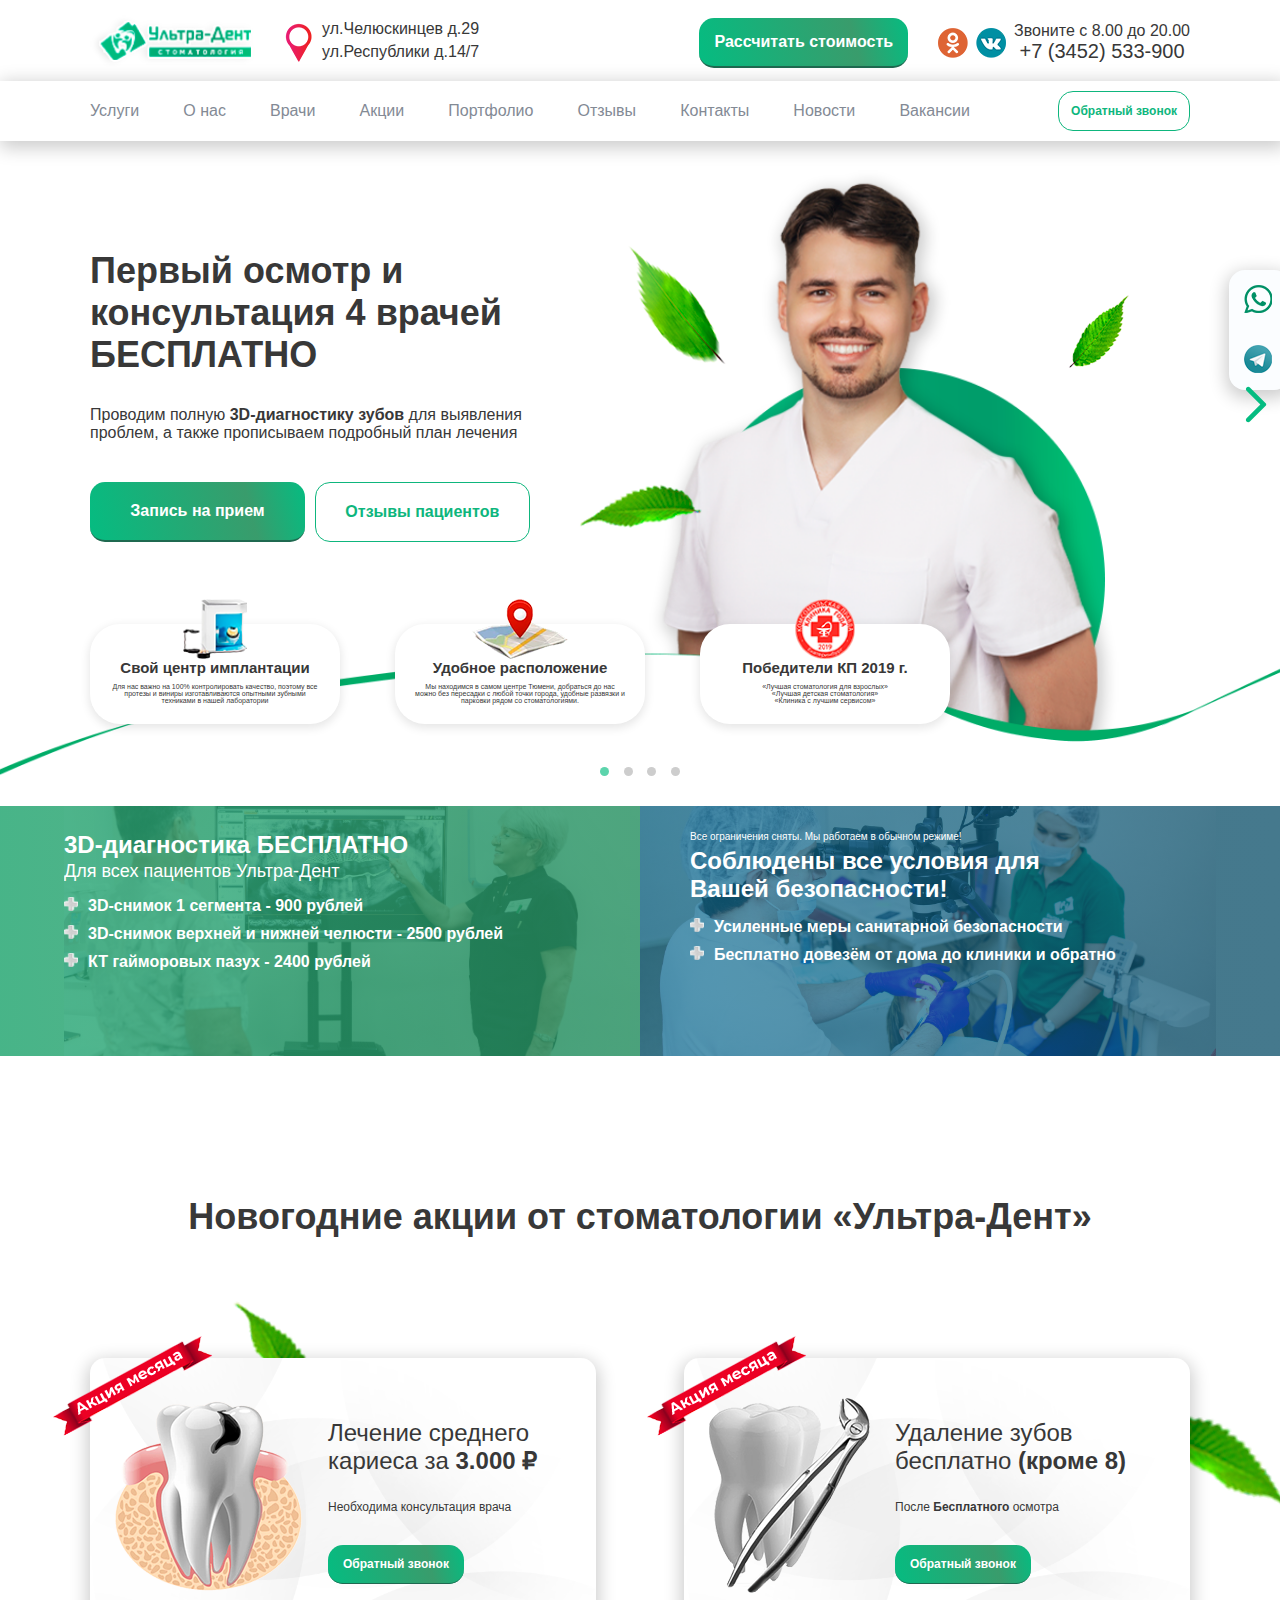
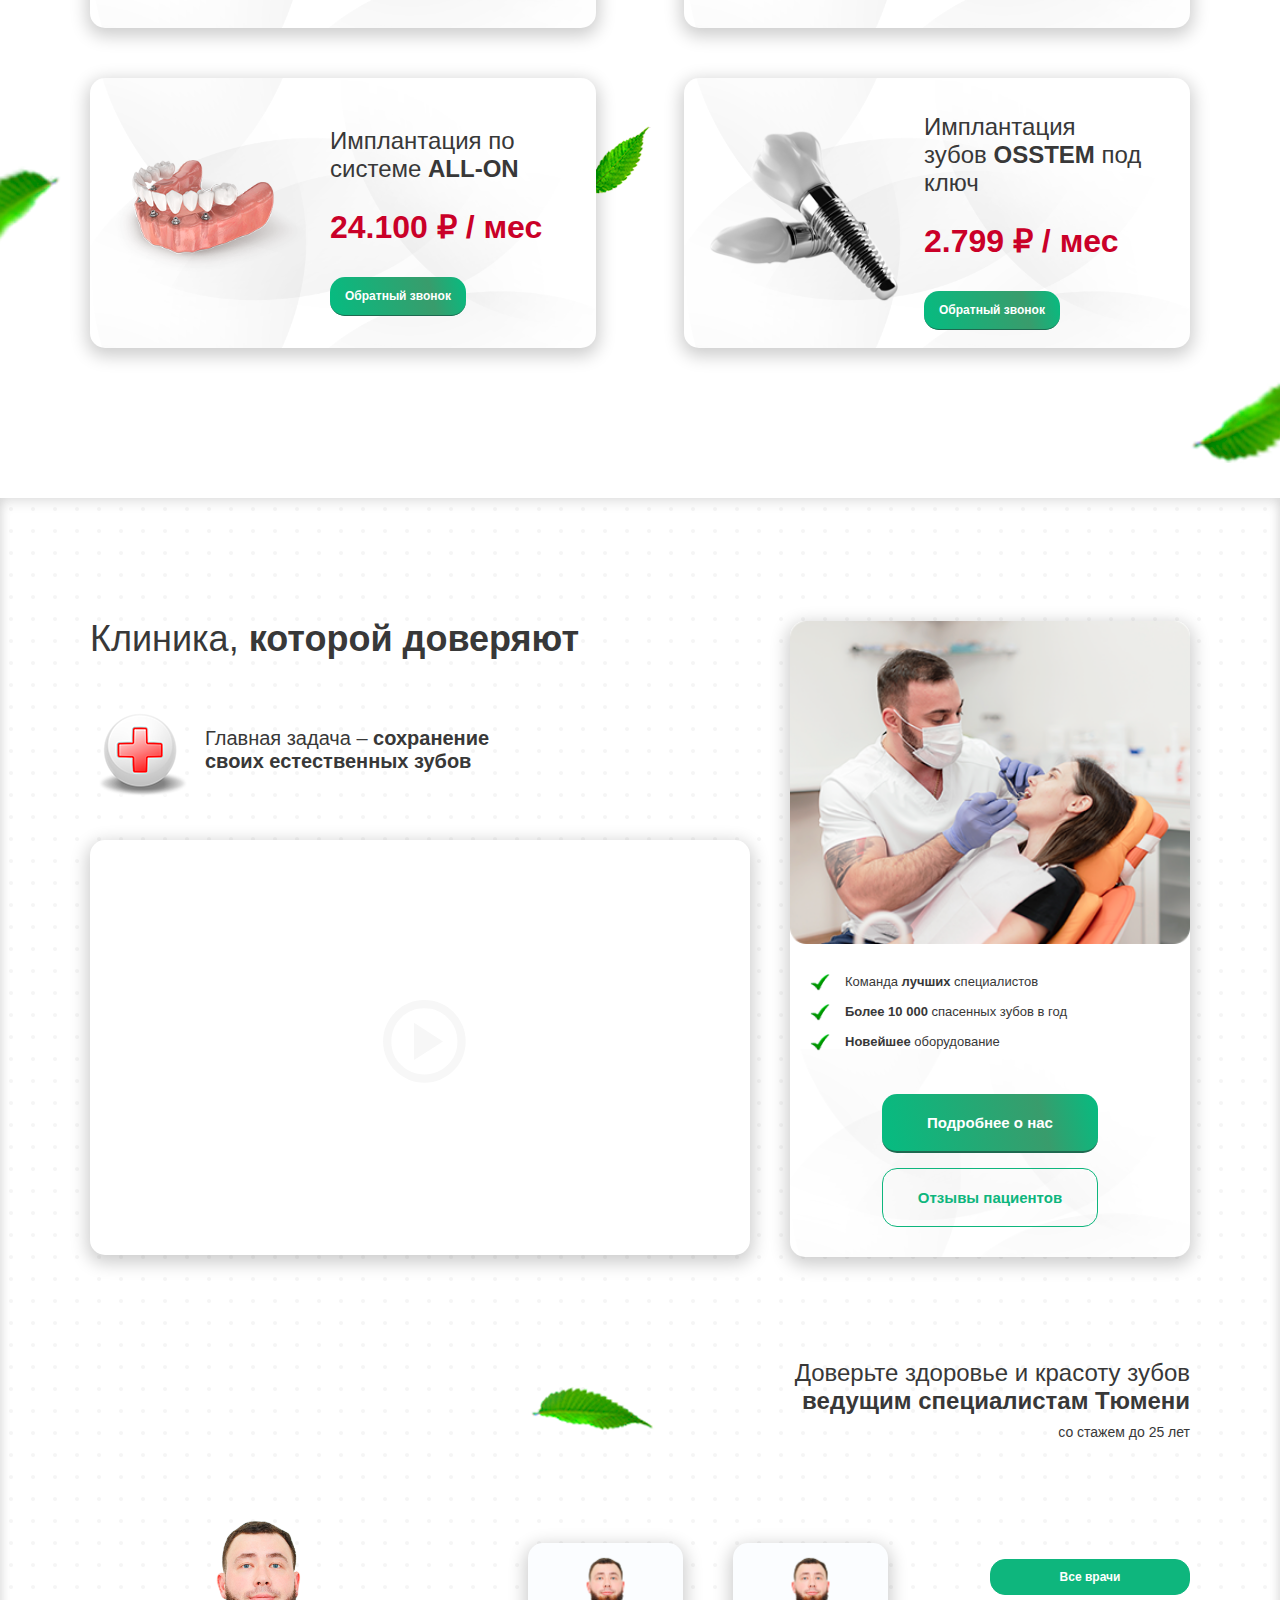
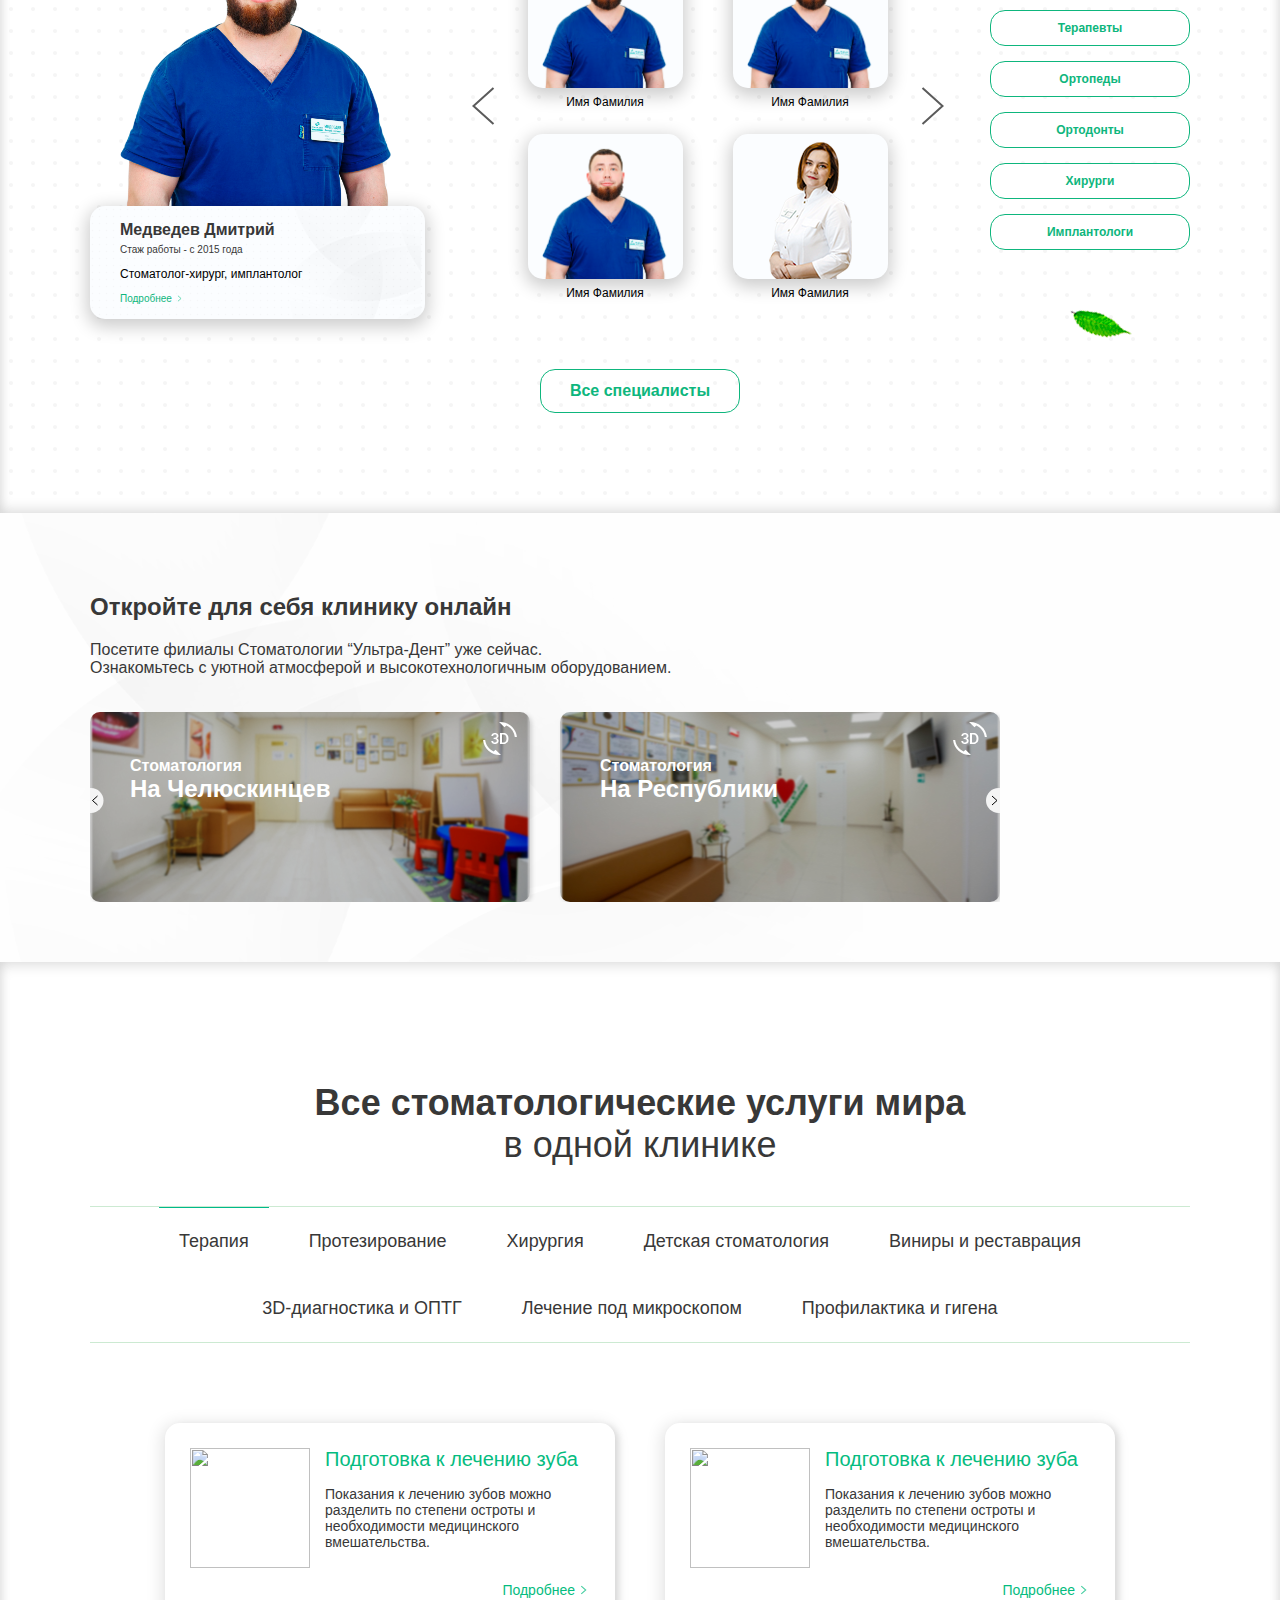
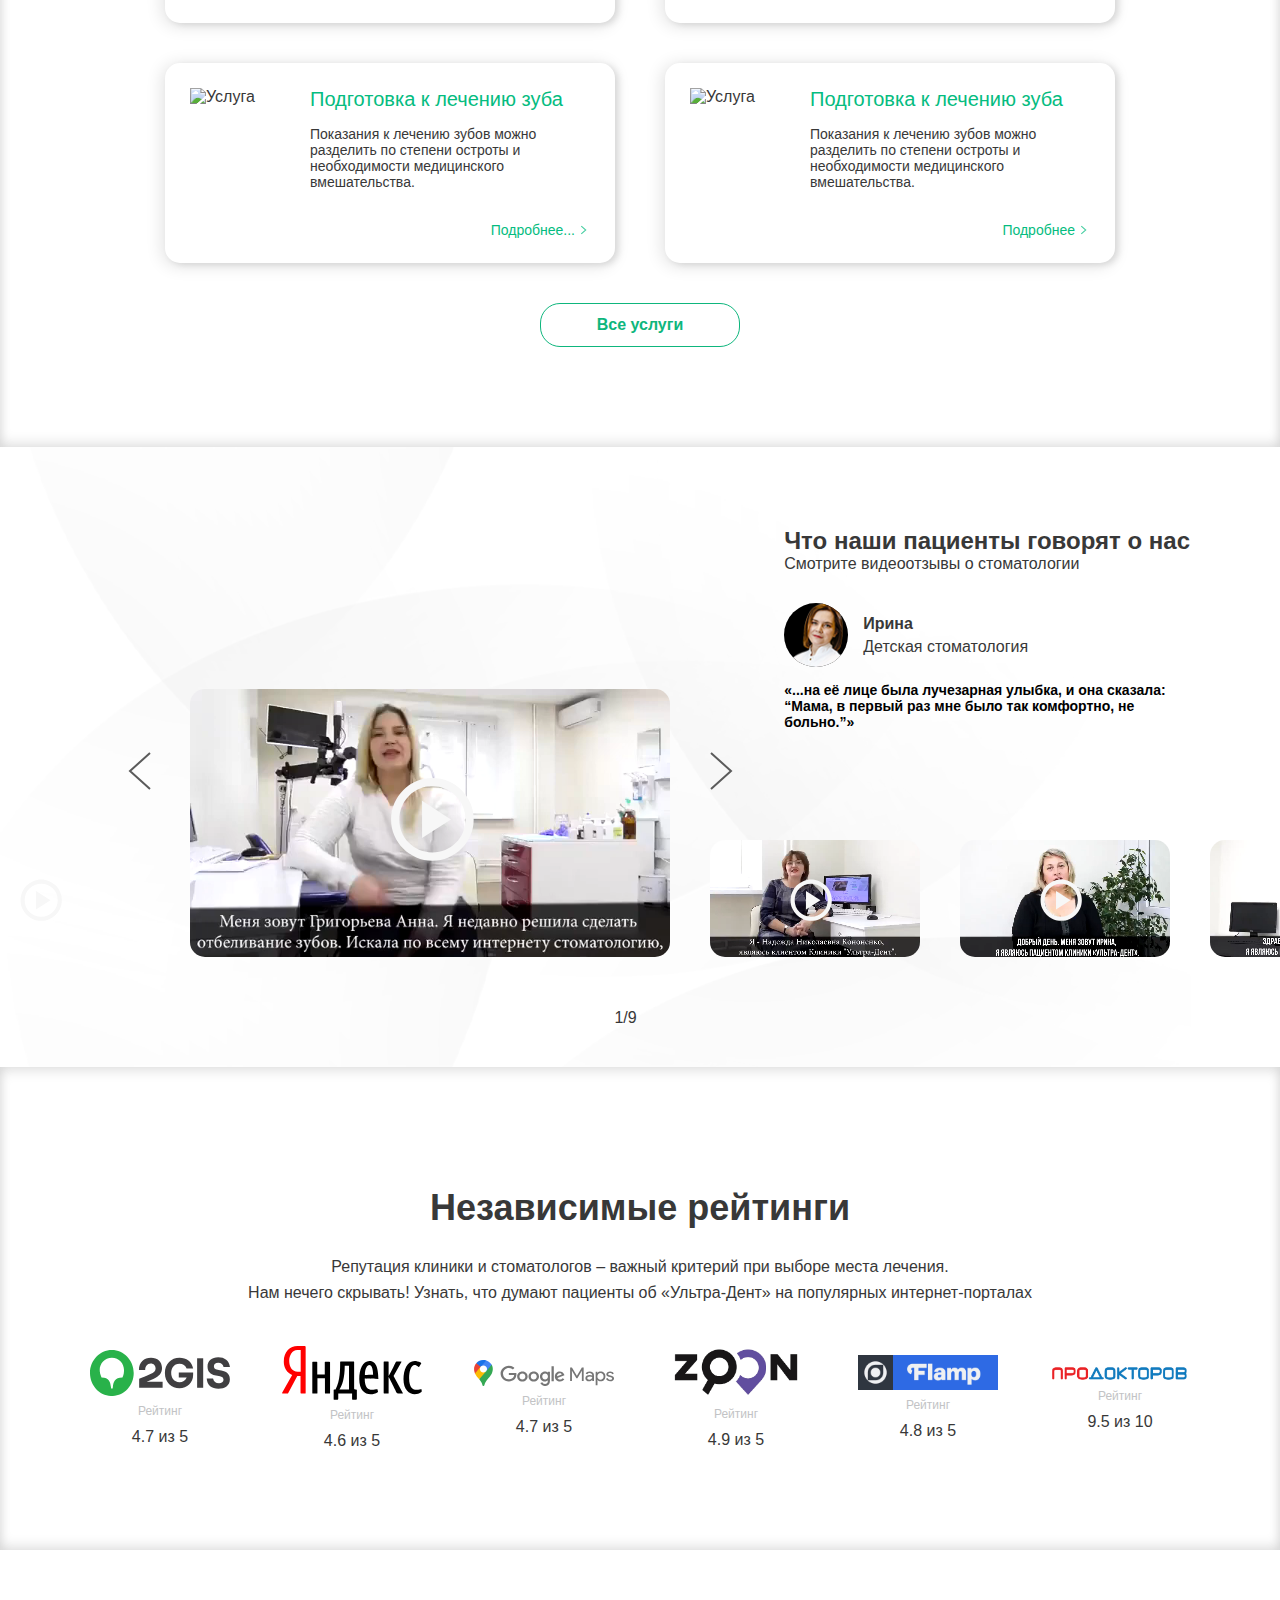
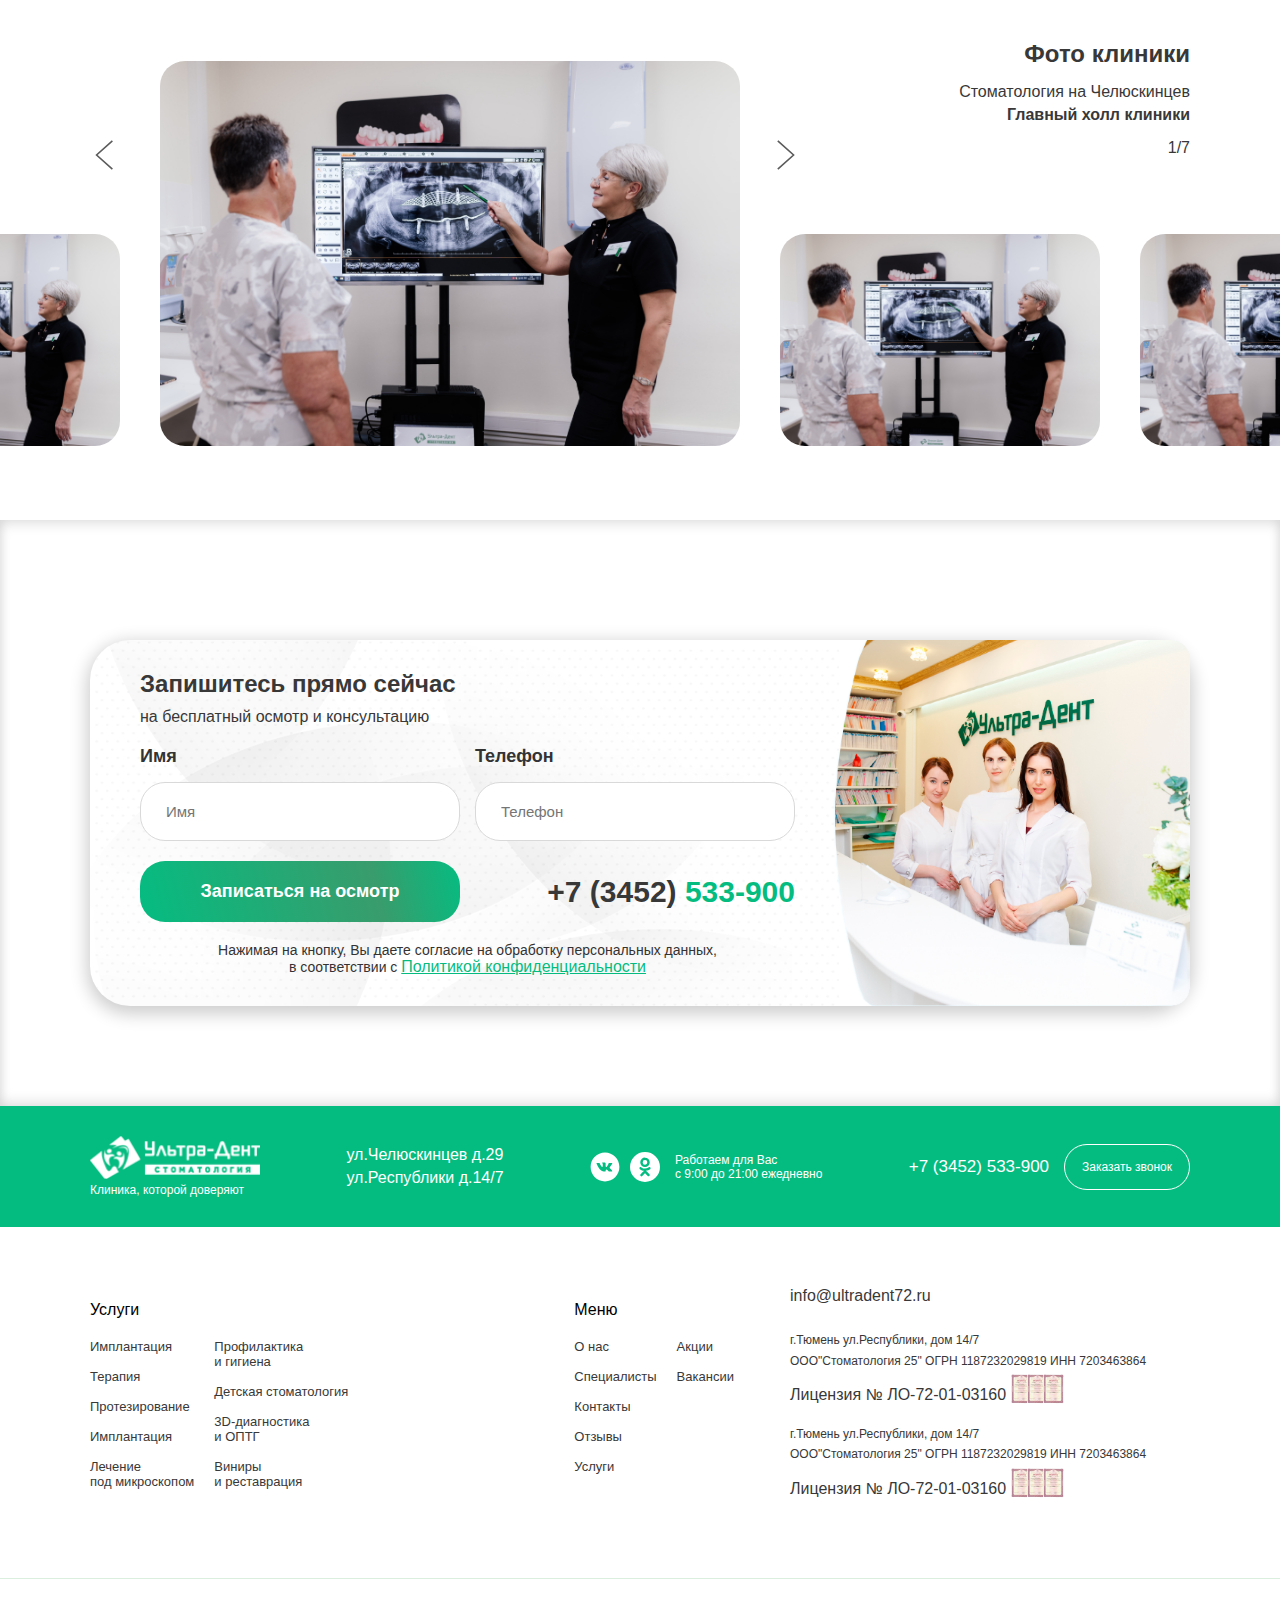
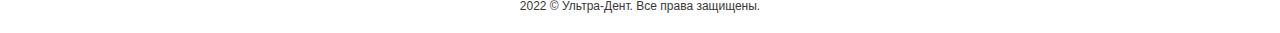
==== commit 9ef70f00: "socials" ====
--- a/index.html
+++ b/index.html
@@ -10,11 +10,11 @@
 <body>
     <div class="socials">
         <div class="social">
-            
+            <a href=""><img src="icon/social/whatsapp.png" alt="WhatsApp"></a>
         </div>
 
         <div class="social">
-
+            <a href="#"><img src="icon/social/tg.png" alt="WhatsApp"></a>
         </div>
     </div>
     <div class="burger-menu hide">
@@ -100,15 +100,15 @@
                         <div class="header__nav__item" id="header-options">
                             <a href="options.html" class="">Услуги</a>
                             <div class="header__nav__subitem-block">
-                                <a href="#" class="header__nav__subitem">Терапия</a>
-                                <a href="#" class="header__nav__subitem">Имплантация</a>
-                                <a href="#" class="header__nav__subitem">Протезирование</a>
-                                <a href="#" class="header__nav__subitem">Хирургия</a>
-                                <a href="#" class="header__nav__subitem">Детская стоматология</a>
-                                <a href="#" class="header__nav__subitem">Виниры и реставрация</a>
-                                <a href="#" class="header__nav__subitem">3D-диагностика и ОПТГ</a>
-                                <a href="#" class="header__nav__subitem">Лечение под микроскопом</a>
-                                <a href="#" class="header__nav__subitem">Профилактика и гигиена</a>
+                                <a href="optionCard.html" class="header__nav__subitem">Терапия</a>
+                                <a href="optionCard.html" class="header__nav__subitem">Имплантация</a>
+                                <a href="optionCard.html" class="header__nav__subitem">Протезирование</a>
+                                <a href="optionCard.html" class="header__nav__subitem">Хирургия</a>
+                                <a href="optionCard.html" class="header__nav__subitem">Детская стоматология</a>
+                                <a href="optionCard.html" class="header__nav__subitem">Виниры и реставрация</a>
+                                <a href="optionCard.html" class="header__nav__subitem">3D-диагностика и ОПТГ</a>
+                                <a href="optionCard.html" class="header__nav__subitem">Лечение под микроскопом</a>
+                                <a href="optionCard.html" class="header__nav__subitem">Профилактика и гигиена</a>
                             </div>
                         </div>
                         <a href="#" class="header__nav__item">О нас</a>
@@ -134,7 +134,6 @@
             <svg class="first-screen-1__slider__arrow" id="first-screen-1__slider__arrow-right" xmlns="http://www.w3.org/2000/svg" viewBox="0 0 24 24"><g transform="rotate(180 12 12)"><path fill="#05bc81" d="M9.125 21.1L.7 12.7q-.15-.15-.212-.325Q.425 12.2.425 12t.063-.375Q.55 11.45.7 11.3l8.425-8.425q.35-.35.875-.35t.9.375q.375.375.375.875t-.375.875L3.55 12l7.35 7.35q.35.35.35.862q0 .513-.375.888t-.875.375q-.5 0-.875-.375Z"/></g></svg>
 
             <div class="content">
-
                 <div class="first-screen-1__slider wrap">
                     <div class="first-screen-1__slide wrap">
                         <div class="first-screen-1__slide__offer">
--- a/css/style.css
+++ b/css/style.css
@@ -246,7 +246,7 @@
     margin-right: 20px;
 }
 
-.social {
+.socials {
     position: fixed;
     right: -10px;
     top: 30%;
@@ -259,17 +259,17 @@
     padding-right: 18px;
 }
 
-.social__item {
+.social {
     padding: 15px;
     padding-bottom: 13px;
     padding-right: 0;
 }
 
-.social a:first-child .social__item {
+.socials a:first-child .social {
     padding-bottom: 0px;
 }
 
-.social__item__icon {
+.social img {
     width: 28px;
     height: 28px;
 }
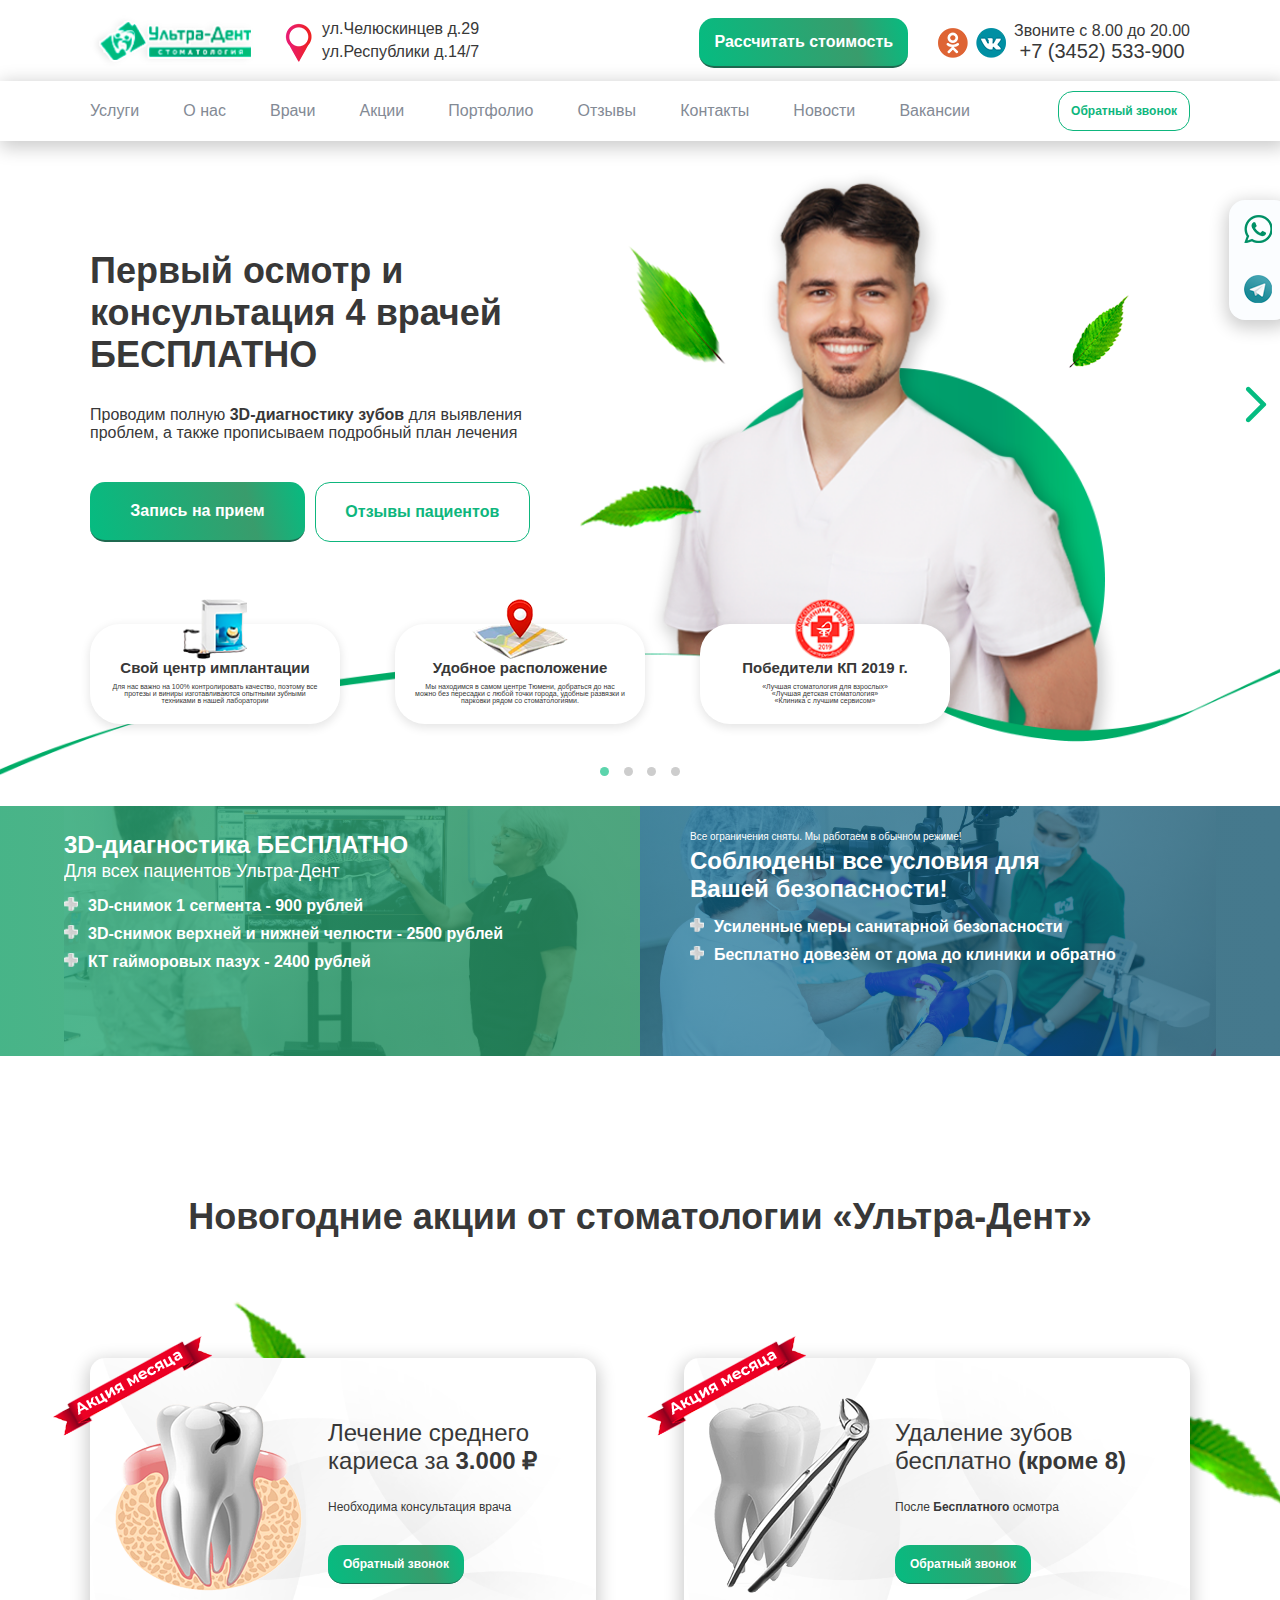
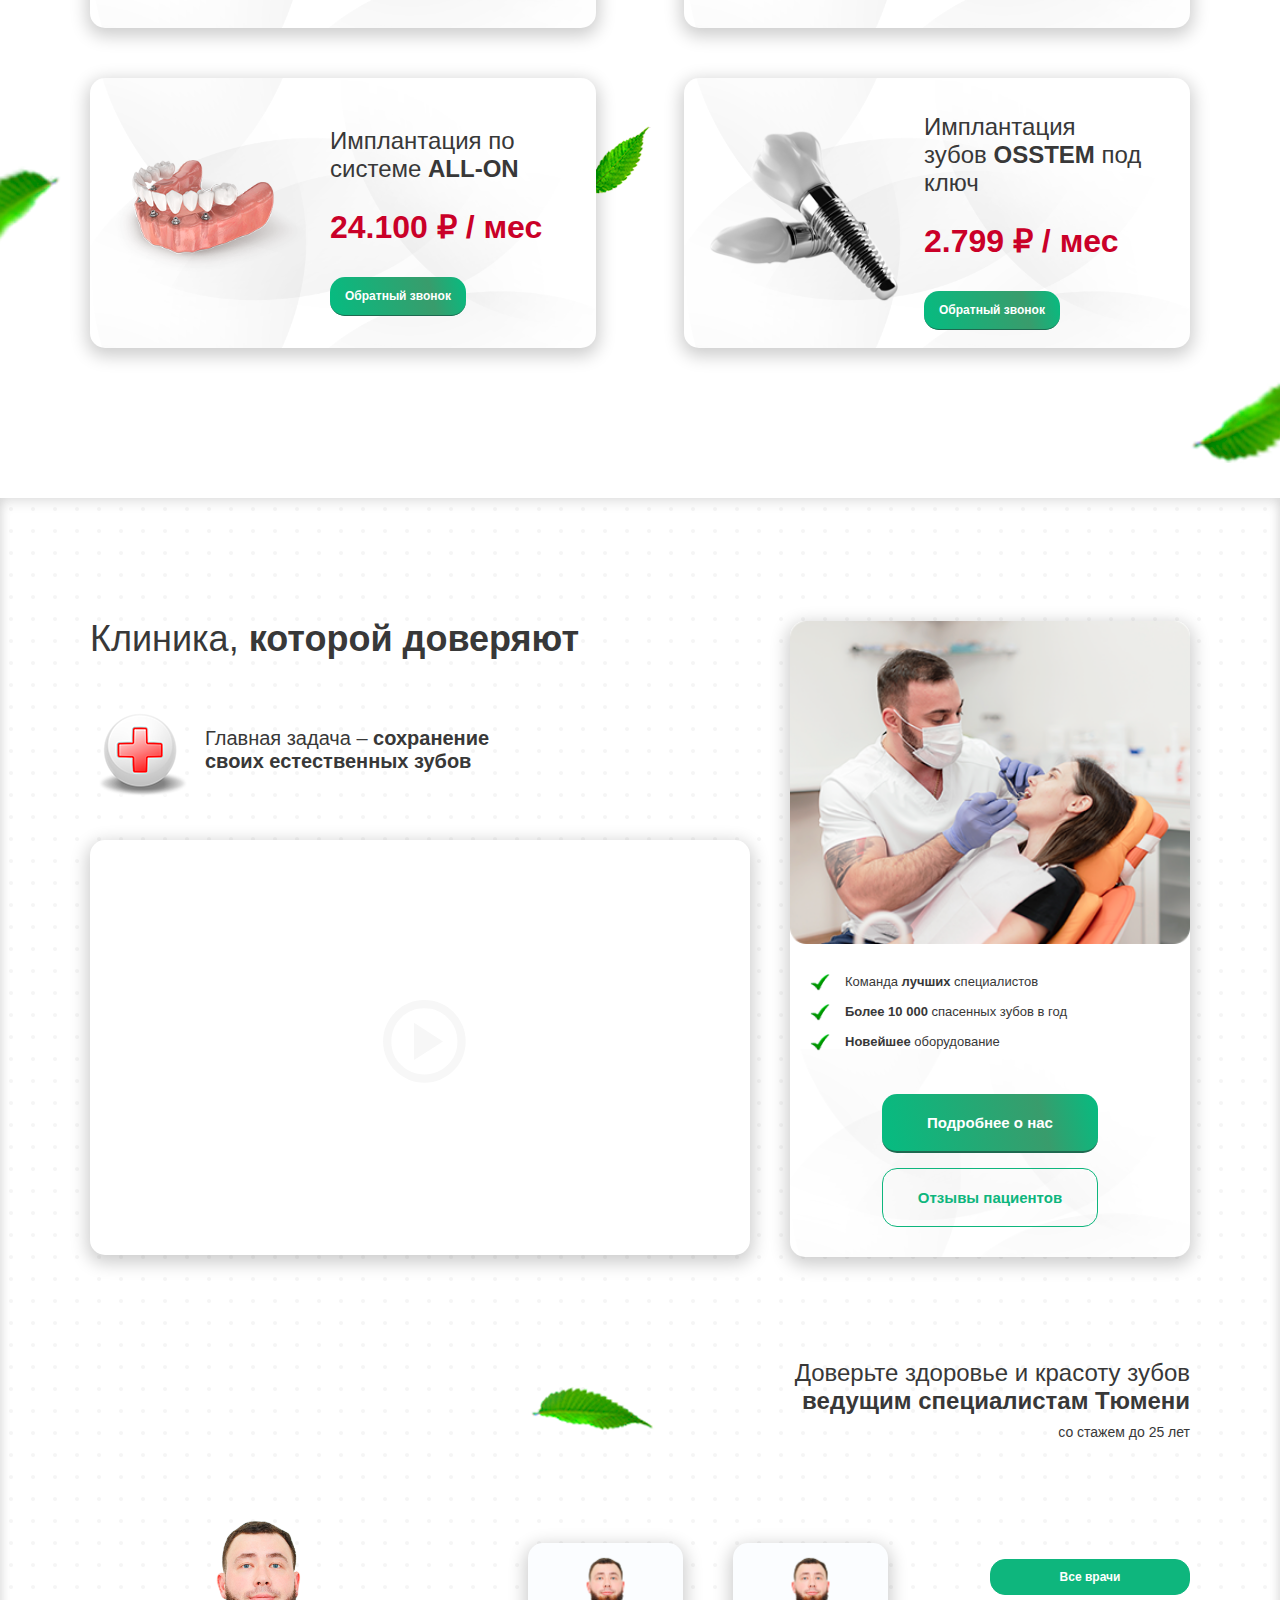
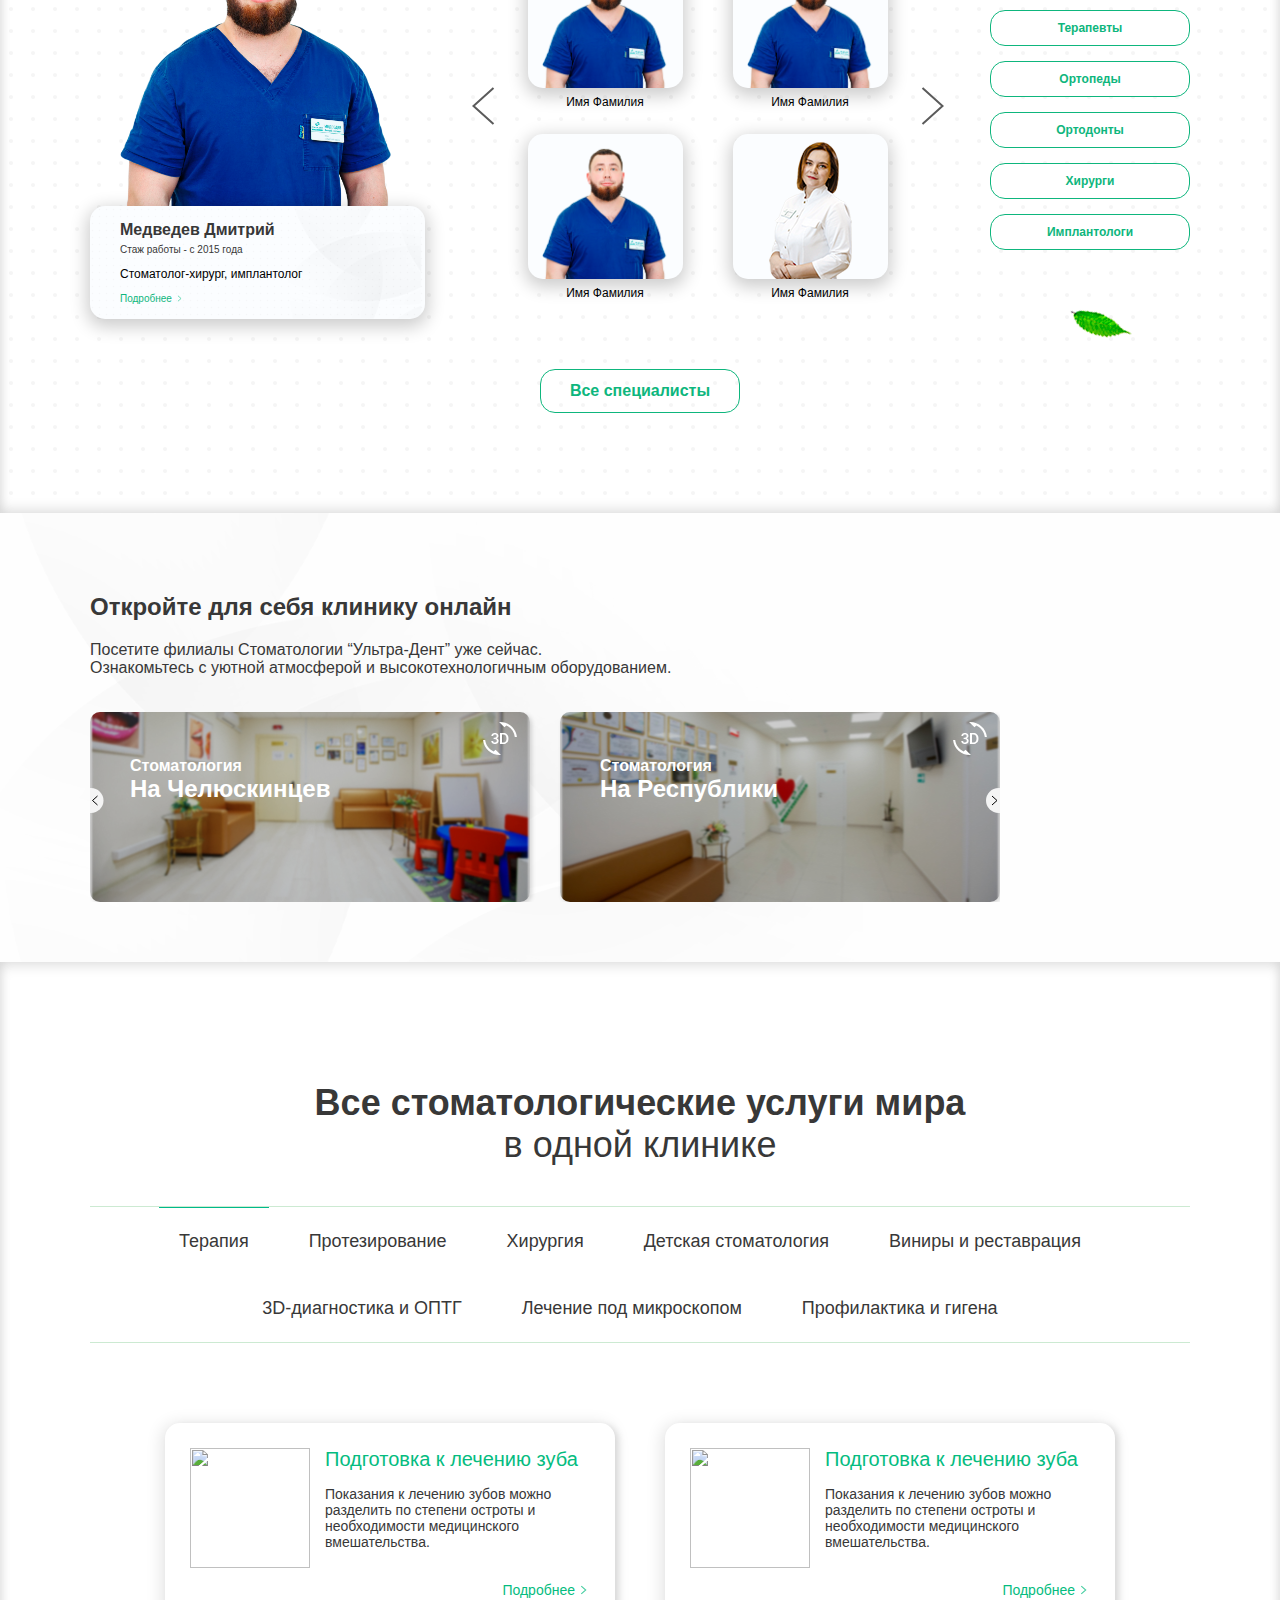
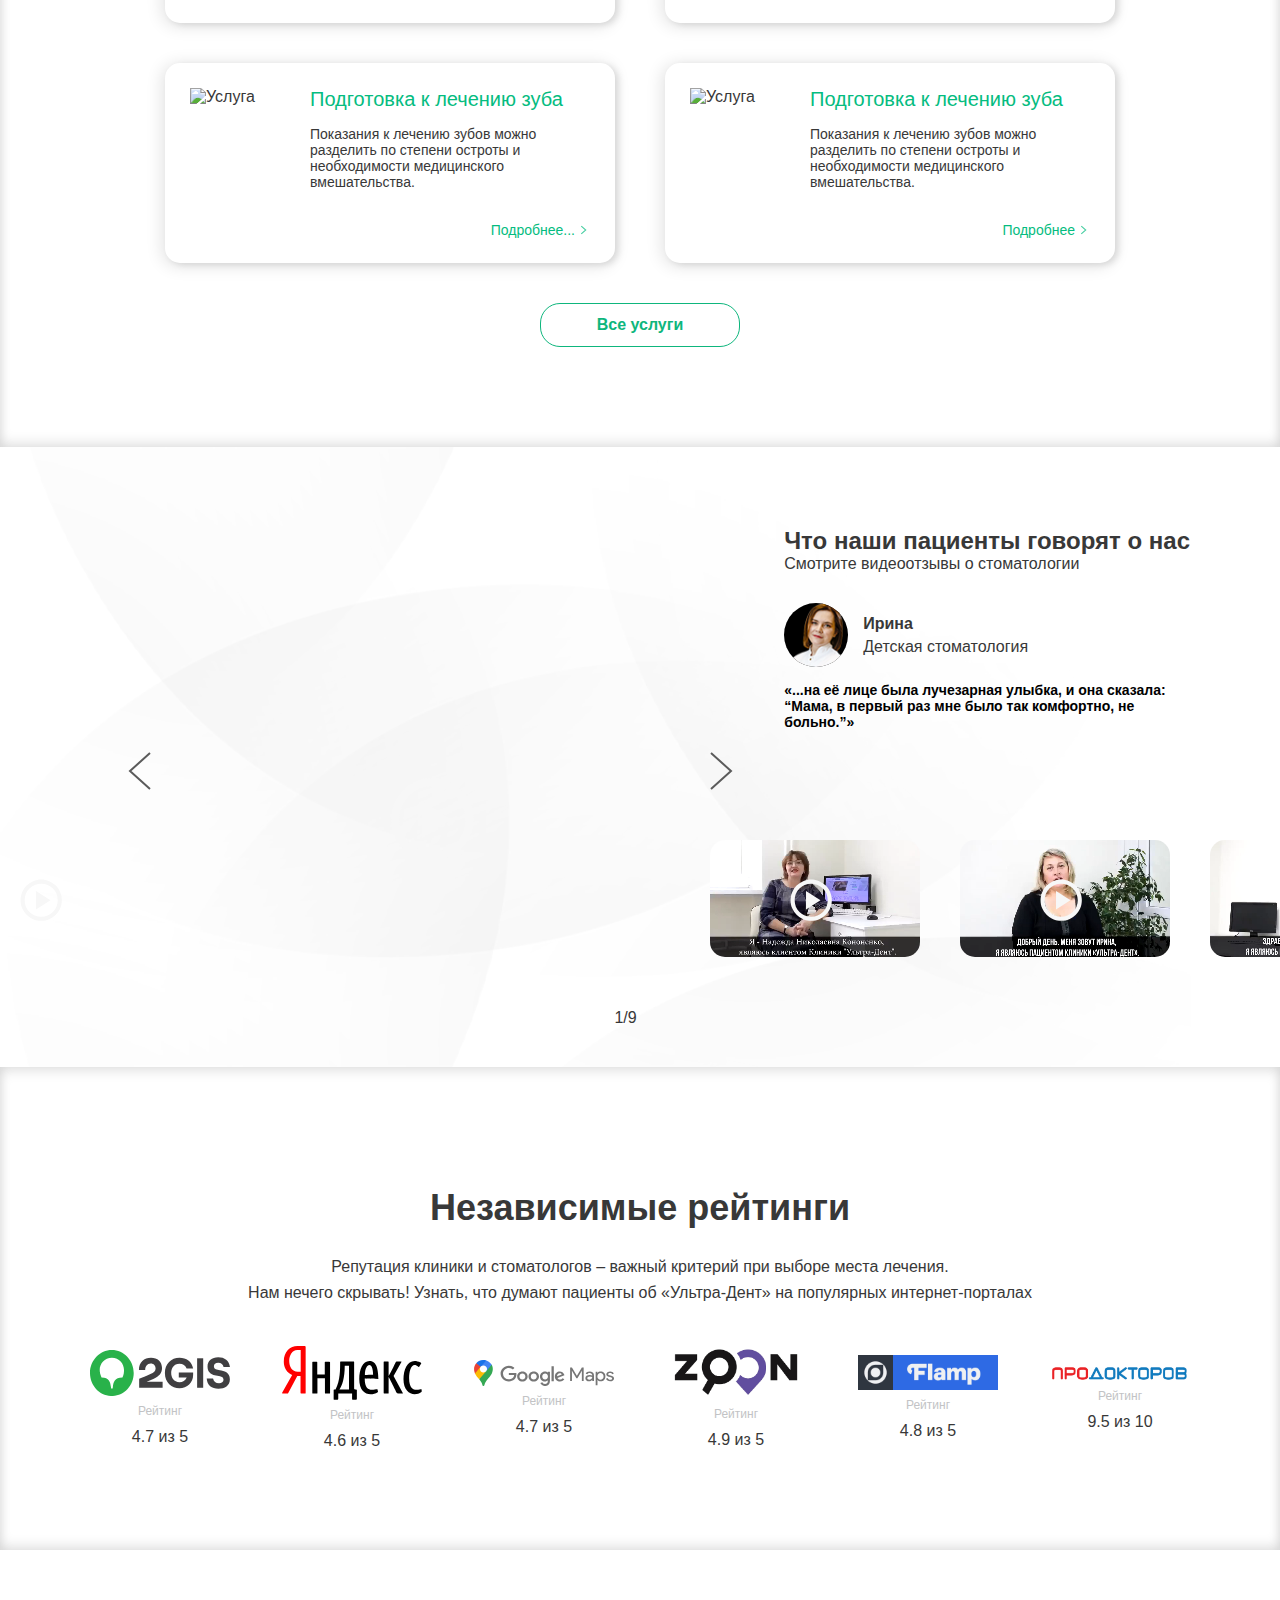
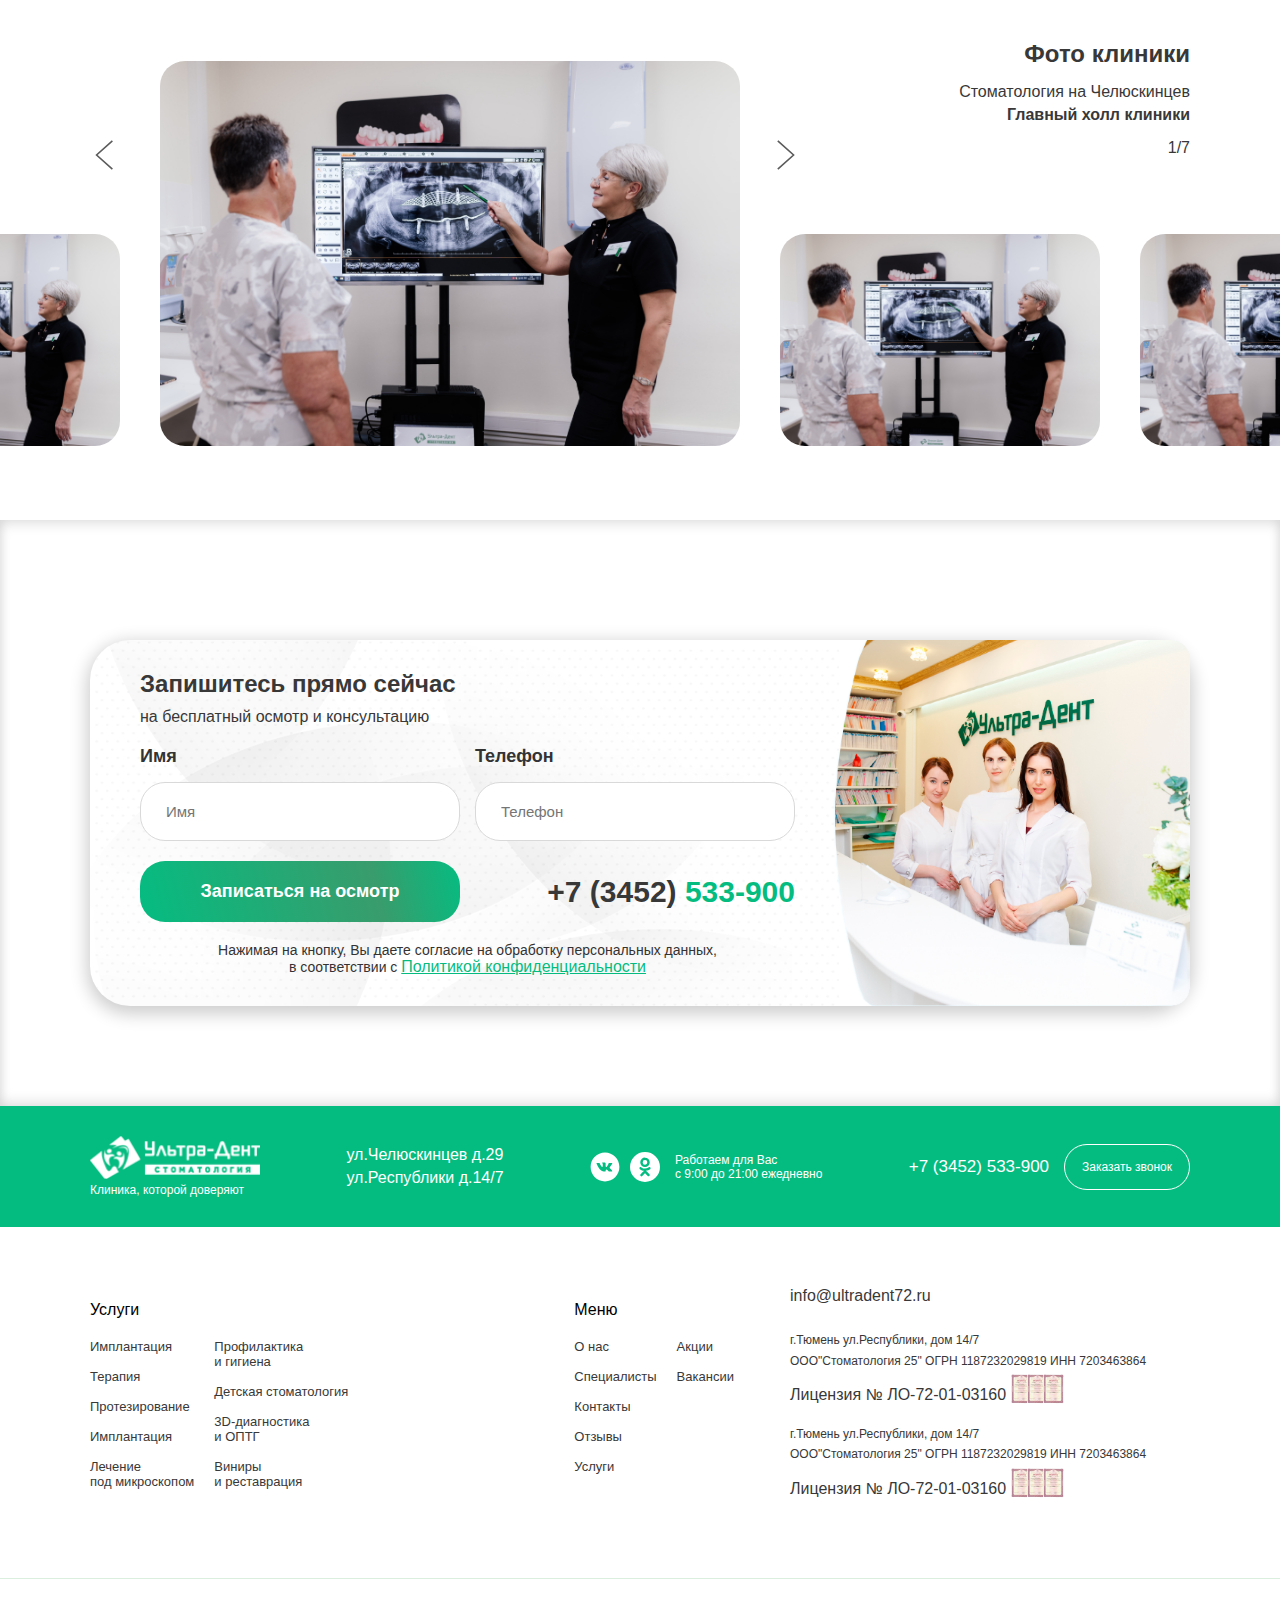
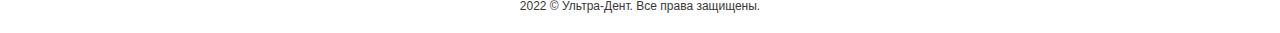
==== commit 16b92944: "Vacancy's modal" ====
--- a/index.html
+++ b/index.html
@@ -1910,33 +1910,9 @@
             2022 © Ультра-Дент. Все права защищены.
         </div>
     </footer>
-    
-    <div class="call-modal">
-        <div class="modal-close">
-            <hr><hr>
-        </div>
-        <div class="call-modal__offer">
-            <h2 class="call-modal__title">Обратный звонок</h2>
-            <form action="#" method="POST" class="call-modal__form">
-                <div class="call-modal__input-block">
-                    <span>Имя</span>
-                    <input type="text" required name="name" placeholder="Имя">
-                </div>
-
-                <div class="call-modal__input-block">
-                    <span>Телефон</span>
-                    <input type="tel" required name="phone" placeholder="Телефон">
-                </div>
-                <button type="submit" class="call-modal__btn btn1">Отправить</button>
-            </form>
-            <p class="call-modal__agreement">
-                Нажимая кнопку «Отправить», Вы даете согласие на обработку персональных данных в соответствии с <a href="#">Политикой конфиденциальности</a>
-            </p>
-        </div>
-    </div>
 
     <script src="js/phoneMask.js"></script>
-    <script src="js/calc.js"></script>
+    <script src="js/modals.js"></script>
     <script src="https://api-maps.yandex.ru/2.1/?apikey=9367a4d4-2195-42b2-9c33-b9b198a5c586&lang=ru_RU" type="text/javascript"></script>
     <script src="js/script.js"></script>
 </body>
--- a/css/style.css
+++ b/css/style.css
@@ -1,5 +1,5 @@
 /* Основные стили */
-p, div, figure, figcaption, span, h1, h2, h3, h4, h5, a, section, body, hr, header, main, footer, form, input, button, svg, img, pre, textarea {
+p, div, figure, figcaption, span, h1, h2, h3, h4, h5, a, section, body, hr, header, main, footer, form, input, button, svg, img, pre, textarea, ul, ol, li {
     margin: 0;
     padding: 0;
     box-sizing: border-box;
@@ -66,6 +66,20 @@
 
 img[data-src] {
 opacity: 0;
+}
+
+ul.dashed {
+    list-style-type: none;
+}
+
+ul.dashed > li {
+    text-indent: -2px;
+}
+
+ul.dashed > li::before {
+    content: '-';
+    margin-right: 4px;
+    text-indent: -2px;
 }
 
 .map {
@@ -249,13 +263,13 @@
 .socials {
     position: fixed;
     right: -10px;
-    top: 30%;
+    top: 200px;
     display: flex;
     flex-direction: column;
     border-radius: 16px;
     background-color: rgb(251, 253, 255);
     box-shadow: 0px 5px 17px 3px rgba(0, 0, 0, 0.2);
-    z-index: 9999;
+    z-index: 999999999999;
     padding-right: 18px;
 }
 
@@ -3547,31 +3561,6 @@
     margin-right: 5px;
 }
 
-.modal-close {
-    width: 25px;
-    height: 25px;
-    position: absolute;
-    right: 15%;
-    top: 10%;
-    cursor: pointer;
-}
-
-.modal-close hr {
-    width: 100%;
-    height: 2px;
-    border: none;
-    background-color: #fff;
-    border-radius: 2px;
-}
-
-.modal-close hr:first-child {
-    transform: rotate(45deg) translateX(1px);
-}
-
-.modal-close hr:last-child {
-    transform: rotate(-45deg) translateX(2px);
-}
-
 @keyframes discount-up {
     to {
         transform: translateY(0);
@@ -3730,7 +3719,10 @@
 }
 
 .option__first-screen__offer__title {
-    color: #07bb80;
+    background-image: linear-gradient(256deg, rgba(5,188,129,1) 0%, rgba(57,156,108,1) 27%, rgba(5,188,129,1) 100%);
+    color: transparent;
+    -webkit-background-clip: text;
+    background-clip: text;
     margin-top: 20px;
     margin-bottom: 20px;
 }
@@ -3771,14 +3763,18 @@
 
 .option__info__offer__title {
     margin-bottom: 20px;
+    background-image: linear-gradient(256deg, rgba(5,188,129,1) 0%, rgba(57,156,108,1) 27%, rgba(5,188,129,1) 100%);
+    color: transparent;
+    -webkit-background-clip: text;
+    background-clip: text;
 }
 
 .option__info__offer__desc {
     line-height: 160%;
 }
 
-/* Модальное окно Обратный звонок */
-.call-modal {
+/* Модальное окно */
+.modal {
     width: 100vw;
     height: 100vh;
     background-color: rgba(0,0,0,.4);
@@ -3789,55 +3785,107 @@
     display: flex;
     align-items: center;
     justify-content: center;
-    display: none;
-}
-
-.call-modal__offer {
-    padding: 50px;
+    overflow-y: scroll;
+    scroll-padding-top: 100px;
+}
+
+.modal-close {
+    width: 25px;
+    height: 25px;
+    position: fixed;
+    right: 15%;
+    top: 10%;
+    cursor: pointer;
+}
+
+.modal-close hr {
+    width: 100%;
+    height: 2px;
+    border: none;
+    background-color: #fff;
+    border-radius: 2px;
+}
+
+.modal-close hr:first-child {
+    transform: rotate(45deg) translateX(1px);
+}
+
+.modal-close hr:last-child {
+    transform: rotate(-45deg) translateX(2px);
+}
+
+.modal__block {
+    padding: 40px;
     background-color: #fff;
     border-radius: 10px;
     width: 600px;
 }
 
-.call-modal__title {
+.modal__title {
     margin-bottom: 40px;
     text-align: center;
 }
 
-.call-modal__form {
+.modal__form {
     display: flex;
     flex-direction: column;
 }
 
-.call-modal__input-block {
+.modal__input-block {
     display: flex;
     flex-direction: column;
     margin-bottom: 30px;
 }
 
-.call-modal__input-block span {
+.modal__input-block span {
     font-weight: 700;
     font-size: 16px;
     margin-bottom: 8px;
     color: rgba(0,0,0,.55);
 }
 
-.call-modal__agreement {
+.modal__agreement {
     text-align: center;
     margin-top: 20px;
 }
 
-.call-modal__agreement, .call-modal__agreement a {
+.modal__agreement, .modal__agreement a {
     font-size: 12px;
 }
 
-.call-modal__agreement a {
+.modal__agreement a {
     color: #09b97f;
     text-decoration: none;
 }
 
-.call-modal__btn {
+.modal__btn {
     padding: 15px;
+}
+
+.modal__offer {
+    margin-bottom: 20px;
+}
+
+.modal__offer__block {
+    margin-bottom: 20px;
+}
+
+.modal__offer__title {
+    font-size: 16px;
+}
+
+.modal__offer__list {
+    margin-top: 6px;
+}
+
+.modal__offer__list > li {
+    font-size: 14px;
+    margin-top: 2px;
+}
+
+.modal-vacancy__title {
+    font-size: 24px;
+    margin-bottom: 30px;
 }
 
 @media (max-width: 1400px) {
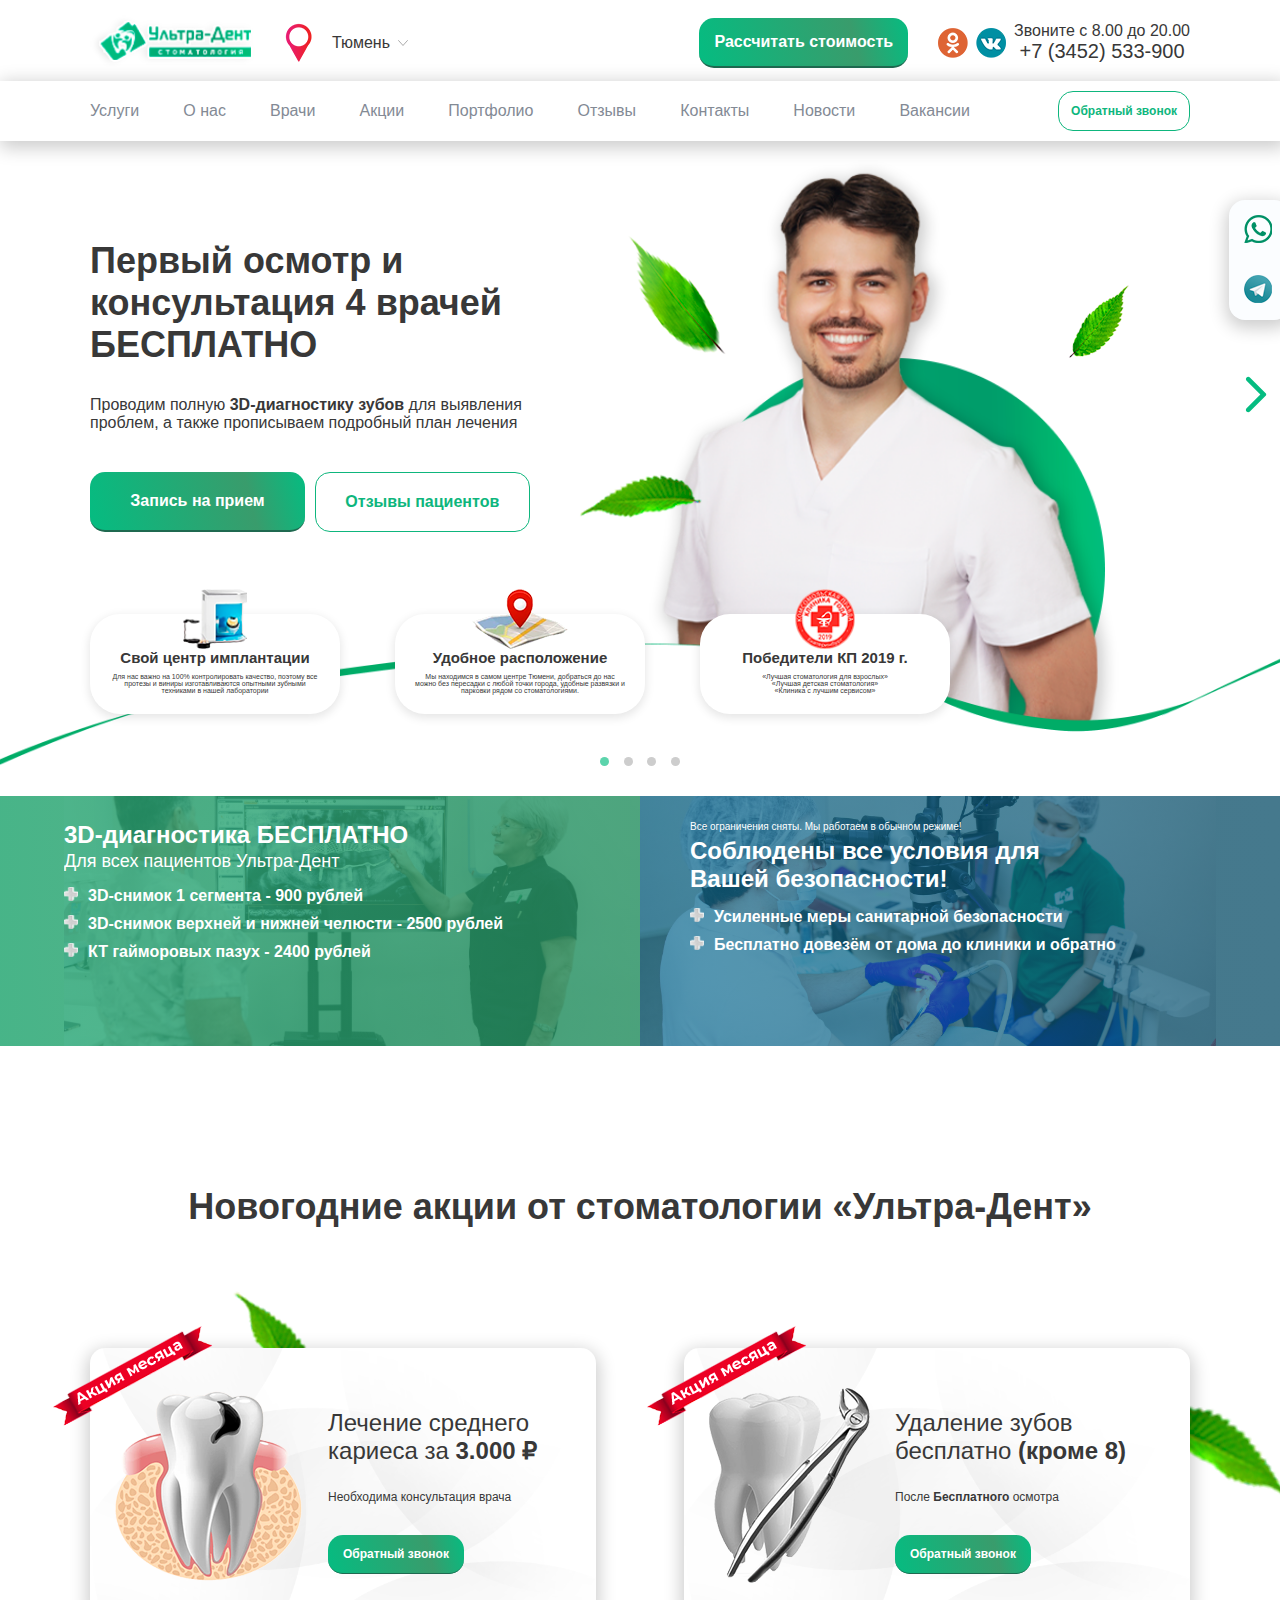
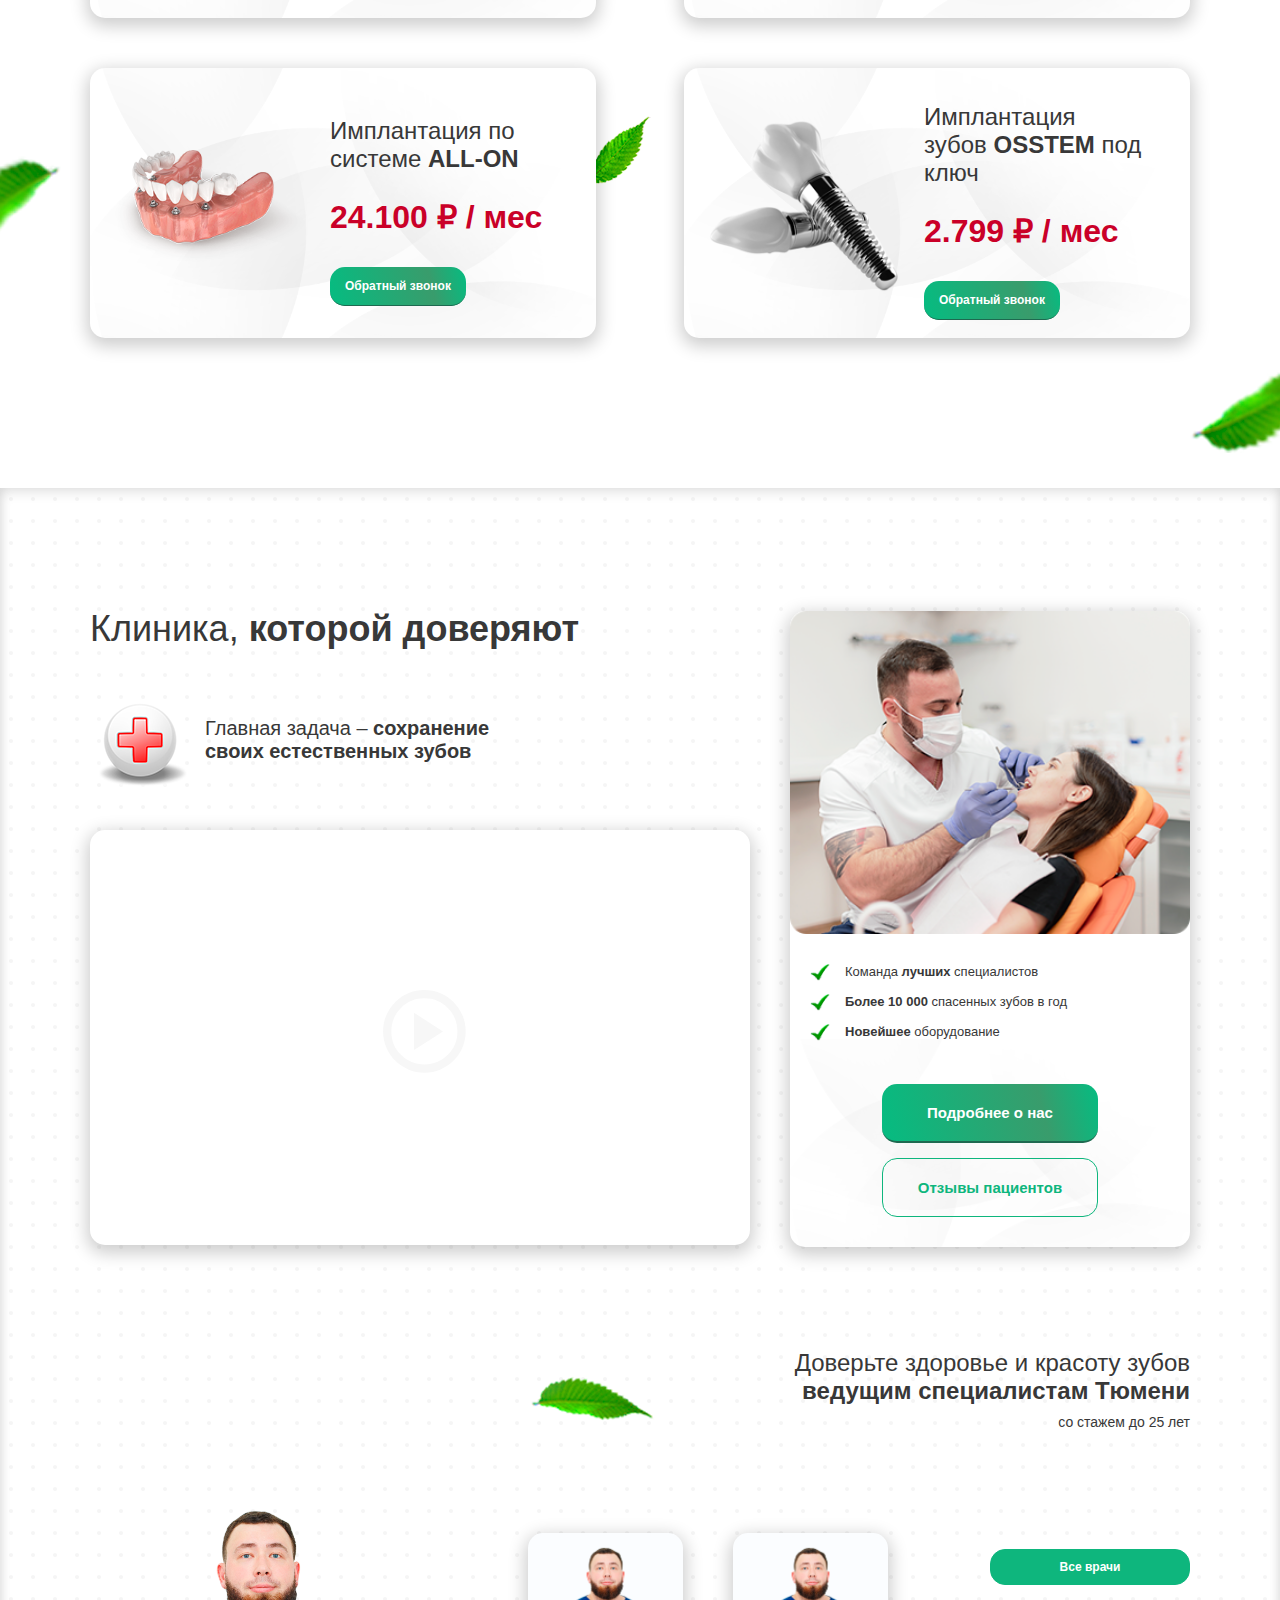
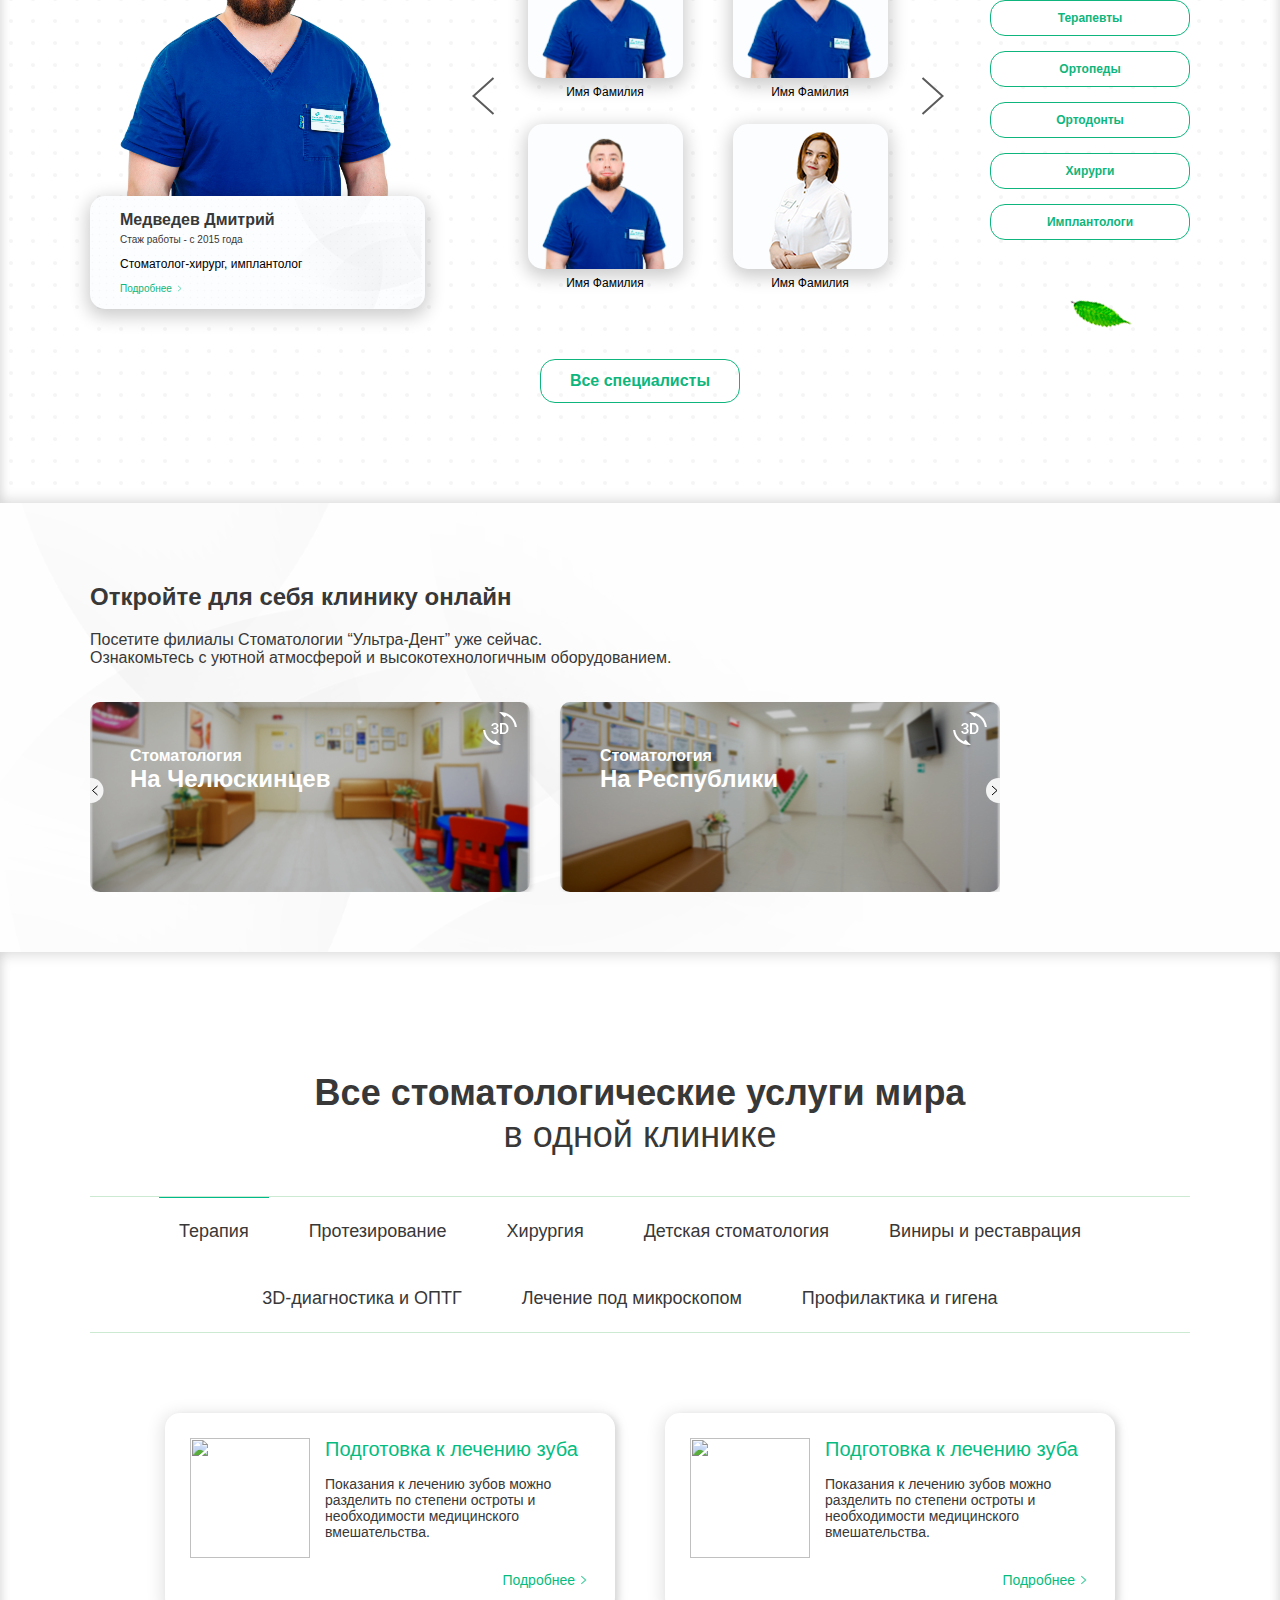
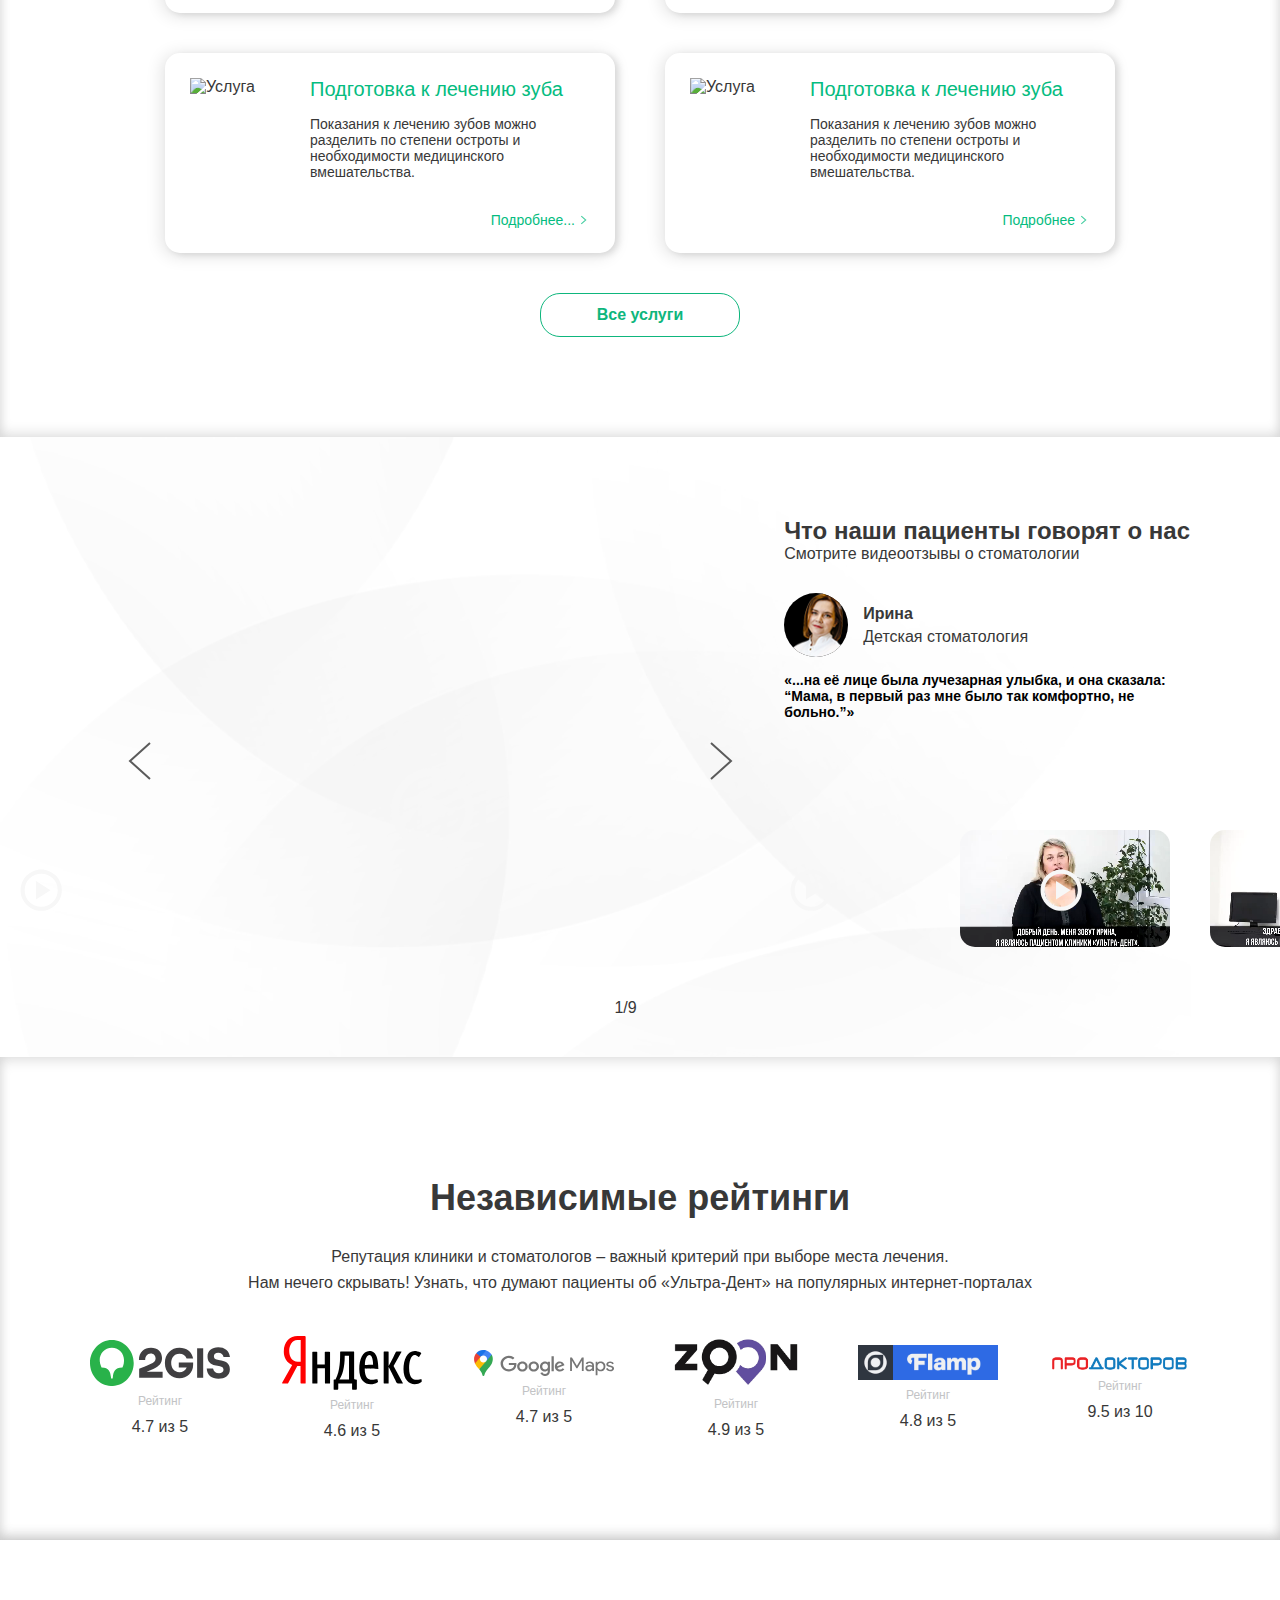
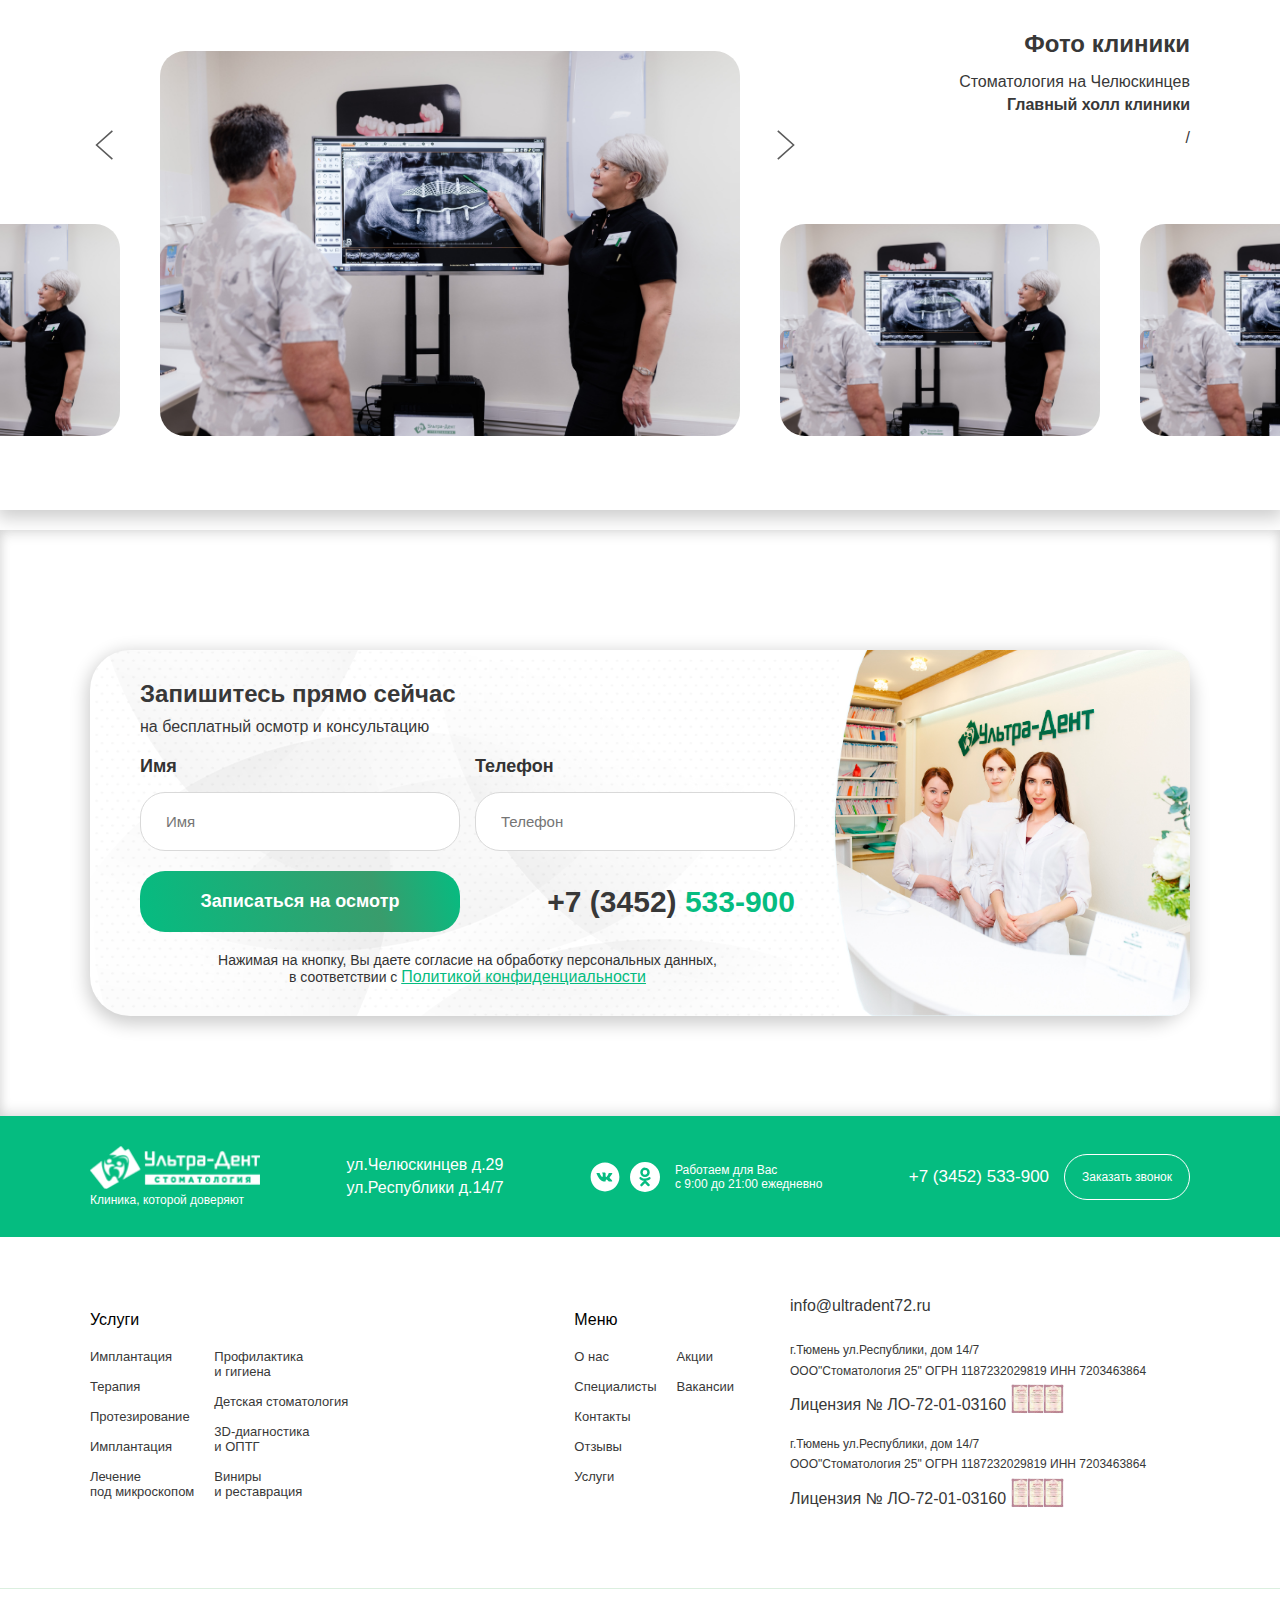
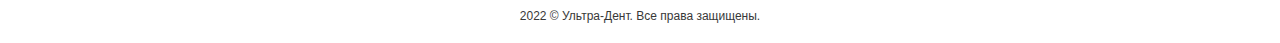
==== commit d3d55d75: "About page" ====
--- a/index.html
+++ b/index.html
@@ -66,9 +66,10 @@
         
                         <div class="header__location wrap">
                             <img data-src="icon/location.png" alt="Локация" class="header__location__img">
-                            <div class="header__location__list">
-                                <p class="header__location__item">ул.Челюскинцев д.29</p>
-                                <p class="header__location__item">ул.Республики д.14/7</p>
+                            <div data-city class="header__location__list">
+                                <span>
+                                    Тюмень
+                                </span>
                             </div>
                         </div>
                     </div>
@@ -111,7 +112,7 @@
                                 <a href="optionCard.html" class="header__nav__subitem">Профилактика и гигиена</a>
                             </div>
                         </div>
-                        <a href="#" class="header__nav__item">О нас</a>
+                        <a href="about.html" class="header__nav__item">О нас</a>
                         <a href="staff.html" class="header__nav__item">Врачи</a>
                         <a href="stocks.html" class="header__nav__item">Акции</a>
                         <a href="portfolio.html" class="header__nav__item">Портфолио</a>
--- a/css/style.css
+++ b/css/style.css
@@ -1,5 +1,5 @@
 /* Основные стили */
-p, div, figure, figcaption, span, h1, h2, h3, h4, h5, a, section, body, hr, header, main, footer, form, input, button, svg, img, pre, textarea, ul, ol, li {
+p, div, figure, figcaption, span, h1, h2, h3, h4, h5, a, section, body, hr, header, main, footer, form, input, button, svg, img, video, pre, textarea, ul, ol, li {
     margin: 0;
     padding: 0;
     box-sizing: border-box;
@@ -49,7 +49,7 @@
 main {
     overflow: hidden;
     position: relative;
-    padding-top: 150px;
+    padding-top: 140px;
 }
 
 input {
@@ -80,6 +80,16 @@
     content: '-';
     margin-right: 4px;
     text-indent: -2px;
+}
+
+.bg-dark {
+    background-color: rgba(0,0,0,.3);
+    width: 100%;
+    height: 100%;
+    position: absolute;
+    left: 0;
+    top: 0;
+    z-index: 10;
 }
 
 .map {
@@ -419,7 +429,8 @@
 
 .video-modal__cross {
     position: relative;
-    top: 12%;
+    top: 165px;
+    left: 50px;
     align-self: start;
     -webkit-user-select: none;
     user-select: none;
@@ -445,7 +456,6 @@
 .photo__modal {
     position: fixed;
     display: flex;
-    align-items: center;
     justify-content: center;
     width: 100%;
     height: 100%;
@@ -456,8 +466,9 @@
 }
 
 .photo__modal__photo {
-    height: 70%;
-    border-radius: 25px
+    max-height: 80%;
+    border-radius: 25px;
+    margin-top: 150px;
 }
 
 /* Шапка */
@@ -516,8 +527,22 @@
 
 .header__location__list {
     display: flex;
-    flex-direction: column;
     align-items: center;
+    font-size: 16px;
+    margin-left: 10px;
+    cursor: pointer;
+}
+
+.header__location__list:after {
+    content: '';
+    width: 10px;
+    height: 10px;
+    margin-top: 5px;
+    margin-left: 8px;
+    background-image: url('../icon/arrowRight.svg');
+    background-repeat: no-repeat;   
+    background-size: contain;
+    transform: rotate(90deg);
 }
 
 .header__location__item {
@@ -2001,7 +2026,10 @@
 
 /* Галлерея */
 .gallery {
+    background-color: rgb(255, 255, 255);
+    box-shadow: 0px 5px 17px 3px rgba(0, 0, 0, 0.2);
     padding-bottom: 450px;
+    margin-bottom: 20px;
 }
 
 .gallery__offer {
@@ -2254,7 +2282,7 @@
 /* Карта врача */
 /* Первый экран */
 .doctor-card__first-screen {
-    padding-bottom: 160px;
+    padding-bottom: 140px;
     padding-top: 0;
 }
 
@@ -2356,13 +2384,13 @@
 }
 
 .doctor-card__first-screen__slider__item {
-    width: 300px;
+    height: 200px;
     margin-right: 20px;
 }
 
 .doctor-card__first-screen__slider__item img {
     border-radius: 10px;
-    width: 100%;
+    height: 100%;
     cursor: pointer;
 }
 
@@ -2459,57 +2487,6 @@
     margin-top: 50px;
     font-size: 18px;
     text-align: center;
-}
-
-/* Сертификаты */
-.doctor-card__certificates {
-    padding-bottom: 0;
-    padding-top: 60px;
-}
-
-.doctor-card__certificates__title {
-    margin: auto;
-    width: -moz-fit-content;
-    width: fit-content;
-    margin-bottom: 40px;
-}
-
-.doctor-card__certificates__desc {
-    margin: auto;
-    text-align: center;
-    width: 900px;
-    margin-bottom: 60px;
-}
-
-.doctor-card__certificates__slider-block {
-    width: 100vw;
-    background-color: #08ba80;
-    padding: 40px;
-}
-
-.doctor-card__certificates__slider {
-    width: 800px;
-    height: 450px;
-    margin: auto;
-    display: flex;
-    justify-content: space-between;
-    align-items: center;
-}
-
-.doctor-card__certificates__slider__img {
-    height: 100%;
-    -webkit-user-select: none;
-    user-select: none;
-    transition-duration: 400ms;
-}
-
-.doctor-card__certificates__slider__arrow {
-    height: 50px;
-    cursor: pointer;
-}
-
-.doctor-card__certificates__list {
-    display: none;
 }
 
 /* Форма обратной связи */
@@ -3404,19 +3381,330 @@
     color: #8f8f8f;
 }
 
-/* Калькулятор */
-.calculator {
+/* Страница Услуга */
+.option__first-screen {
+    background-image: url('../img/options/optionCard/bg.png');
+    background-repeat: no-repeat;
+    background-size: contain;
+    background-color: rgb(255, 255, 255);
+    box-shadow: 0px 5px 17px 3px rgba(0, 0, 0, 0.2);
+}
+
+.option__first-screen__offer {
+    width: 600px;
+}
+
+.option__first-screen__offer__subtitle {
+    font-size: 24px;
+    font-weight: 599;
+}
+
+.option__first-screen__offer__title {
+    background-image: linear-gradient(256deg, rgba(5,188,129,1) 0%, rgba(57,156,108,1) 27%, rgba(5,188,129,1) 100%);
+    color: transparent;
+    -webkit-background-clip: text;
+    background-clip: text;
+    margin-top: 20px;
+    margin-bottom: 20px;
+}
+
+.option__first-screen__offer__desc {
+    font-size: 24px;
+    margin-bottom: 15px;
+}
+
+.option__first-screen__offer__desc-list {
+    margin-bottom: 40px;
+}
+
+.option__first-screen__offer__btn {
+    padding: 20px 30px;
+}
+
+.options__first-screen__img {
+    width: 50%;
+}
+
+.option__info {
+    padding-top: 40px;
+    padding-bottom: 40px;
+}
+
+.option__info .wrap img {
+    width: 30%;
+}
+
+.option__info .wrap {
+    margin-bottom: 80px;
+}
+
+.option__info__offer {
+    width: 50%;
+}
+
+.option__info__offer__title {
+    margin-bottom: 20px;
+    background-image: linear-gradient(256deg, rgba(5,188,129,1) 0%, rgba(57,156,108,1) 27%, rgba(5,188,129,1) 100%);
+    color: transparent;
+    -webkit-background-clip: text;
+    background-clip: text;
+}
+
+.option__info__offer__desc {
+    line-height: 160%;
+}
+
+/* О нас */
+.about-page__first-screen {
+    position: relative;
+    padding-top: 250px;
+    padding-bottom: 250px;
+    overflow-y: hidden;
+    box-shadow: 0px 5px 17px 3px rgba(0, 0, 0, 0.2);
+}
+
+.about-page__first-screen .content{
+    position: static;
+}
+
+.about-page__first-screen__bg-video {
+    position: absolute;
+    width: 100%;
+    left: 0;
+    top: 0;
+    z-index: -1;
+}
+
+.about-page__first-screen__offer {
+    width: 550px;
+    position: relative;
+    z-index: 100;
+}
+
+.about-page__first-screen__title {
+    background-image: linear-gradient(256deg, rgba(5,188,129,1) 0%, rgba(57,156,108,1) 27%, rgba(5,188,129,1) 100%);
+    color: transparent;
+    -webkit-background-clip: text;
+    background-clip: text;
+    margin-bottom: 20px;
+}
+
+.about-page__first-screen__desc {
+    color: #fff;
+    font-weight: 400;
+    line-height: 24px;
+    font-size: 18px;
+}
+
+.about-page__licenses__offer {
+    margin-right: 50px;
+    width: 50%;
+}
+
+.about-page__licenses__offer__title {
+    background-image: linear-gradient(256deg, rgba(5,188,129,1) 0%, rgba(57,156,108,1) 27%, rgba(5,188,129,1) 100%);
+    color: transparent;
+    -webkit-background-clip: text;
+    background-clip: text;
+    margin-bottom: 30px;
+}
+
+.about-page__licenses__offer__desc {
+    line-height: 160%;
+}
+
+.about-page__licenses__btn {
+    padding: 20px;
+    display: flex;
+    align-items: center;
+    justify-content: center;
+    margin-bottom: 15px;
+}
+
+.about-page__licenses__btn.btn1 {
+    margin-right: 30px;
+}
+
+.about-page__licenses__btn.btn-second1 {
+    margin-left: 30px;
+}
+
+.about-page__achivments {
+    margin-top: 60px;
+}
+
+.about-page .achievement1 {
+    width: 31%;
+    padding: 40px 20px 30px 20px;
+}
+
+.about-page .achievement1 img {
+    height: 70px;
+}
+
+.about-page .achievement1__desc {
+    font-size: 12px;
+    line-height: 160%;
+}
+
+.about-page__licenses__lists-wrap {
+    justify-content: center;
+}
+
+.about-page__licenses__list {
+    display: flex;
+    flex-direction: column;
+    justify-content: space-between;
+    width: 25%;
+    padding: 30px 25px;
+    border-radius: 10px;
+    border: 1px solid #09b97f;
+    height: 350px;
+    margin-top: 50px;
+    margin-right: 50px;
+    margin-left: 50px;
+}
+
+.about-page__licenses__list a {
+    text-decoration: none;
+    color: #09b97f;
+    font-weight: 500;
+}
+
+/* Модальное окно */
+.modal {
     width: 100vw;
     height: 100vh;
+    background-color: rgba(0,0,0,.4);
     position: fixed;
     left: 0;
     top: 0;
-    background: rgba(0,0,0,0.4);
-    z-index: 100000000;
+    z-index: 1000000000;
     display: flex;
     align-items: center;
     justify-content: center;
-}
+    overflow-y: scroll;
+    scroll-padding-top: 100px;
+}
+
+.modal-close {
+    width: 25px;
+    height: 25px;
+    position: fixed;
+    right: 15%;
+    top: 10%;
+    cursor: pointer;
+}
+
+.modal-close hr {
+    width: 100%;
+    height: 2px;
+    border: none;
+    background-color: #fff;
+    border-radius: 2px;
+}
+
+.modal-close hr:first-child {
+    transform: rotate(45deg) translateX(1px);
+}
+
+.modal-close hr:last-child {
+    transform: rotate(-45deg) translateX(2px);
+}
+
+.modal__block {
+    padding: 40px;
+    background-color: #fff;
+    border-radius: 10px;
+    width: 600px;
+}
+
+.modal__title {
+    margin-bottom: 40px;
+    text-align: center;
+}
+
+.modal__form {
+    display: flex;
+    flex-direction: column;
+}
+
+.modal__input-block {
+    display: flex;
+    flex-direction: column;
+    margin-bottom: 30px;
+}
+
+.modal__input-block span {
+    font-weight: 700;
+    font-size: 16px;
+    margin-bottom: 8px;
+    color: rgba(0,0,0,.55);
+}
+
+.modal__agreement {
+    text-align: center;
+    margin-top: 20px;
+}
+
+.modal__agreement, .modal__agreement a {
+    font-size: 12px;
+}
+
+.modal__agreement a {
+    color: #09b97f;
+    text-decoration: none;
+}
+
+.modal__btn {
+    padding: 15px;
+}
+
+.modal__offer {
+    margin-bottom: 20px;
+}
+
+.modal__offer__block {
+    margin-bottom: 20px;
+}
+
+.modal__offer__title {
+    font-size: 16px;
+}
+
+.modal__offer__list {
+    margin-top: 6px;
+}
+
+.modal__offer__list > li {
+    font-size: 14px;
+    margin-top: 2px;
+}
+
+.modal-vacancy__title {
+    font-size: 24px;
+    margin-bottom: 30px;
+}
+
+.modal__cities-list {
+    display: flex;
+    flex-direction: column;
+    justify-content: center;
+    align-items: center;
+    margin-top: 50px;
+}
+
+.modal__cities-list a {
+    text-decoration: none;
+    margin-bottom: 20px;
+    font-size: 20px;
+}
+
+.modal__cities-list a:hover {
+    color: #0eb67d;
+}
+
+/* Калькулятор */
 
 .calculator-modal {
     background-color: #fff;
@@ -3435,7 +3723,6 @@
     width: 70%;
     height: 100%;
     background-color: #fff;
-    padding: 40px;
     padding-right: 0;
 }
 
@@ -3453,6 +3740,7 @@
     font-size: 30px;
     font-weight: 600;
     margin-bottom: 40px;
+    text-align: left;
 }
 
 .calculator__main__list {
@@ -3698,194 +3986,6 @@
 
 .calculator__sidebar__form__check-block span, .calculator__sidebar__form__check-block a {
     font-size: 14px;
-}
-
-/* Страница Услуга */
-.option__first-screen {
-    background-image: url('../img/options/optionCard/bg.png');
-    background-repeat: no-repeat;
-    background-size: contain;
-    background-color: rgb(255, 255, 255);
-    box-shadow: 0px 5px 17px 3px rgba(0, 0, 0, 0.2);
-}
-
-.option__first-screen__offer {
-    width: 600px;
-}
-
-.option__first-screen__offer__subtitle {
-    font-size: 24px;
-    font-weight: 599;
-}
-
-.option__first-screen__offer__title {
-    background-image: linear-gradient(256deg, rgba(5,188,129,1) 0%, rgba(57,156,108,1) 27%, rgba(5,188,129,1) 100%);
-    color: transparent;
-    -webkit-background-clip: text;
-    background-clip: text;
-    margin-top: 20px;
-    margin-bottom: 20px;
-}
-
-.option__first-screen__offer__desc {
-    font-size: 24px;
-    margin-bottom: 15px;
-}
-
-.option__first-screen__offer__desc-list {
-    margin-bottom: 40px;
-}
-
-.option__first-screen__offer__btn {
-    padding: 20px 30px;
-}
-
-.options__first-screen__img {
-    width: 50%;
-}
-
-.option__info {
-    padding-top: 40px;
-    padding-bottom: 40px;
-}
-
-.option__info .wrap img {
-    width: 30%;
-}
-
-.option__info .wrap {
-    margin-bottom: 80px;
-}
-
-.option__info__offer {
-    width: 50%;
-}
-
-.option__info__offer__title {
-    margin-bottom: 20px;
-    background-image: linear-gradient(256deg, rgba(5,188,129,1) 0%, rgba(57,156,108,1) 27%, rgba(5,188,129,1) 100%);
-    color: transparent;
-    -webkit-background-clip: text;
-    background-clip: text;
-}
-
-.option__info__offer__desc {
-    line-height: 160%;
-}
-
-/* Модальное окно */
-.modal {
-    width: 100vw;
-    height: 100vh;
-    background-color: rgba(0,0,0,.4);
-    position: fixed;
-    left: 0;
-    top: 0;
-    z-index: 1000000000;
-    display: flex;
-    align-items: center;
-    justify-content: center;
-    overflow-y: scroll;
-    scroll-padding-top: 100px;
-}
-
-.modal-close {
-    width: 25px;
-    height: 25px;
-    position: fixed;
-    right: 15%;
-    top: 10%;
-    cursor: pointer;
-}
-
-.modal-close hr {
-    width: 100%;
-    height: 2px;
-    border: none;
-    background-color: #fff;
-    border-radius: 2px;
-}
-
-.modal-close hr:first-child {
-    transform: rotate(45deg) translateX(1px);
-}
-
-.modal-close hr:last-child {
-    transform: rotate(-45deg) translateX(2px);
-}
-
-.modal__block {
-    padding: 40px;
-    background-color: #fff;
-    border-radius: 10px;
-    width: 600px;
-}
-
-.modal__title {
-    margin-bottom: 40px;
-    text-align: center;
-}
-
-.modal__form {
-    display: flex;
-    flex-direction: column;
-}
-
-.modal__input-block {
-    display: flex;
-    flex-direction: column;
-    margin-bottom: 30px;
-}
-
-.modal__input-block span {
-    font-weight: 700;
-    font-size: 16px;
-    margin-bottom: 8px;
-    color: rgba(0,0,0,.55);
-}
-
-.modal__agreement {
-    text-align: center;
-    margin-top: 20px;
-}
-
-.modal__agreement, .modal__agreement a {
-    font-size: 12px;
-}
-
-.modal__agreement a {
-    color: #09b97f;
-    text-decoration: none;
-}
-
-.modal__btn {
-    padding: 15px;
-}
-
-.modal__offer {
-    margin-bottom: 20px;
-}
-
-.modal__offer__block {
-    margin-bottom: 20px;
-}
-
-.modal__offer__title {
-    font-size: 16px;
-}
-
-.modal__offer__list {
-    margin-top: 6px;
-}
-
-.modal__offer__list > li {
-    font-size: 14px;
-    margin-top: 2px;
-}
-
-.modal-vacancy__title {
-    font-size: 24px;
-    margin-bottom: 30px;
 }
 
 @media (max-width: 1400px) {
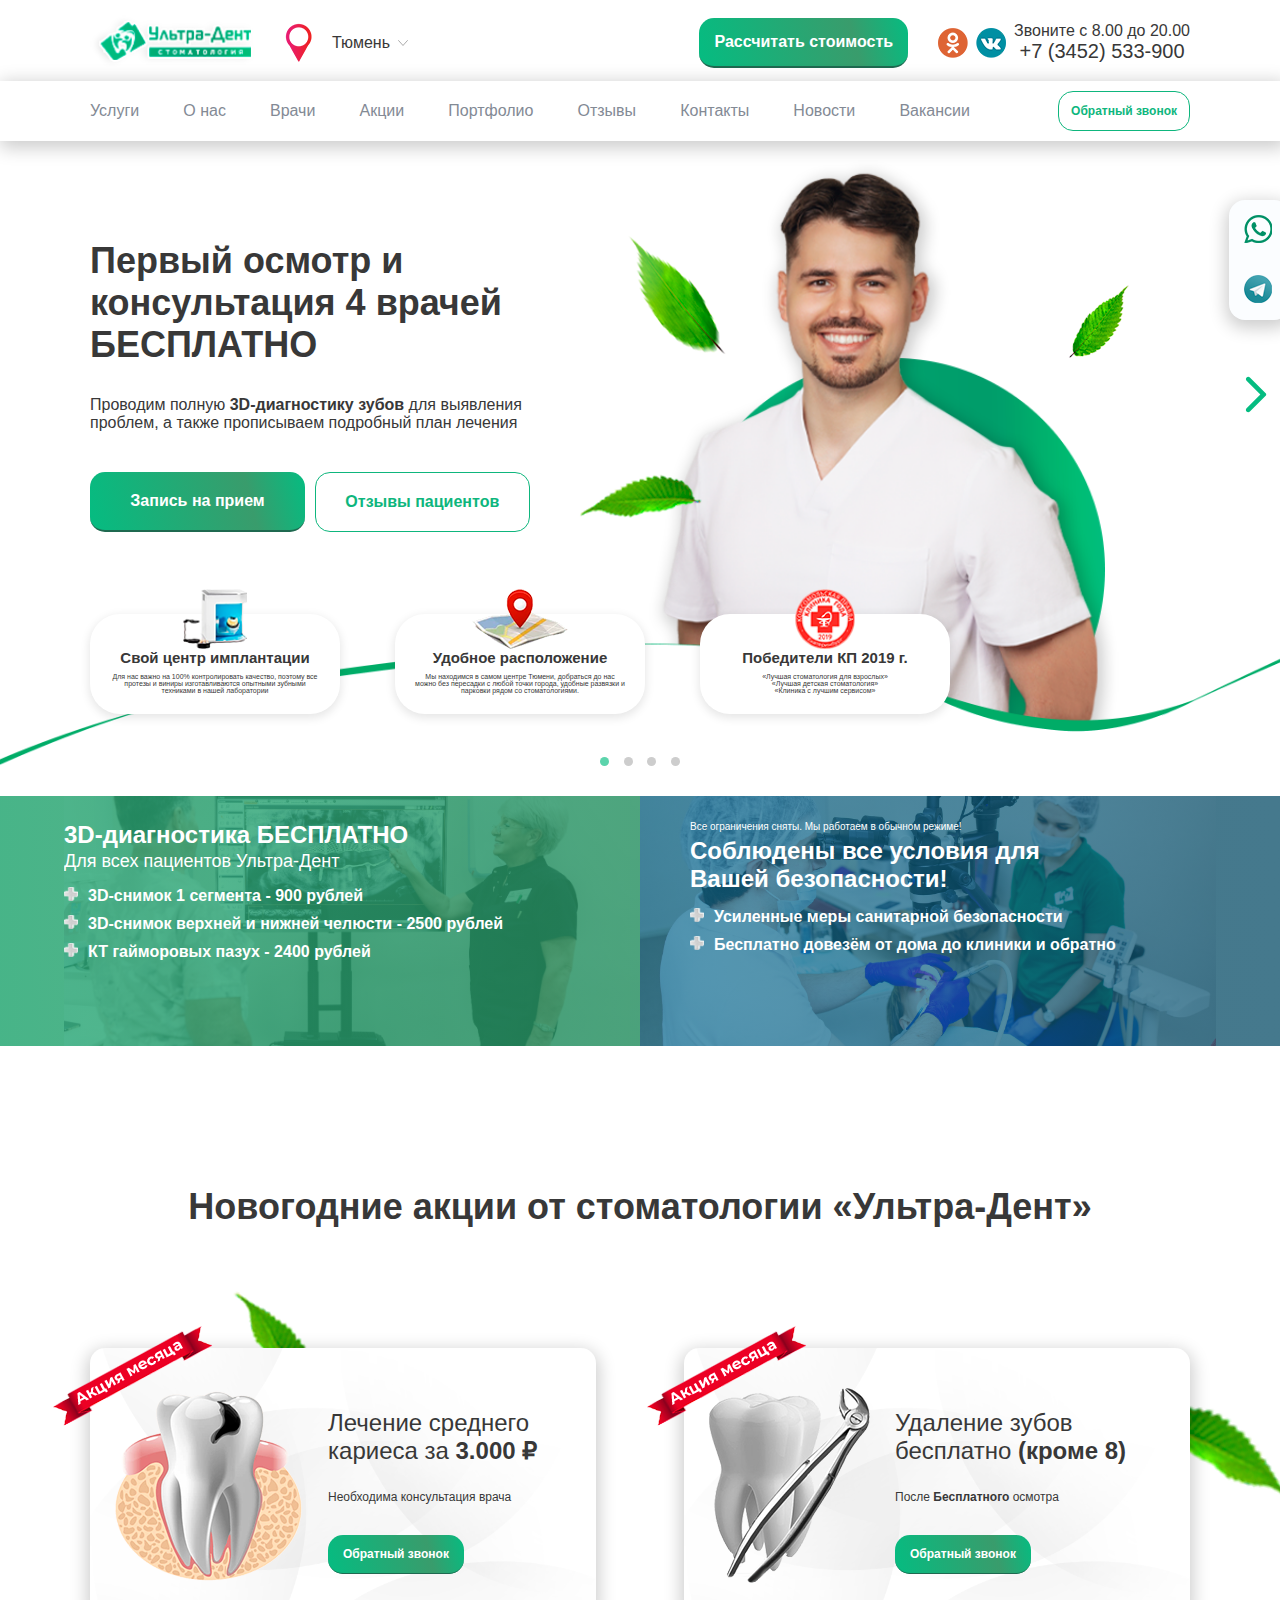
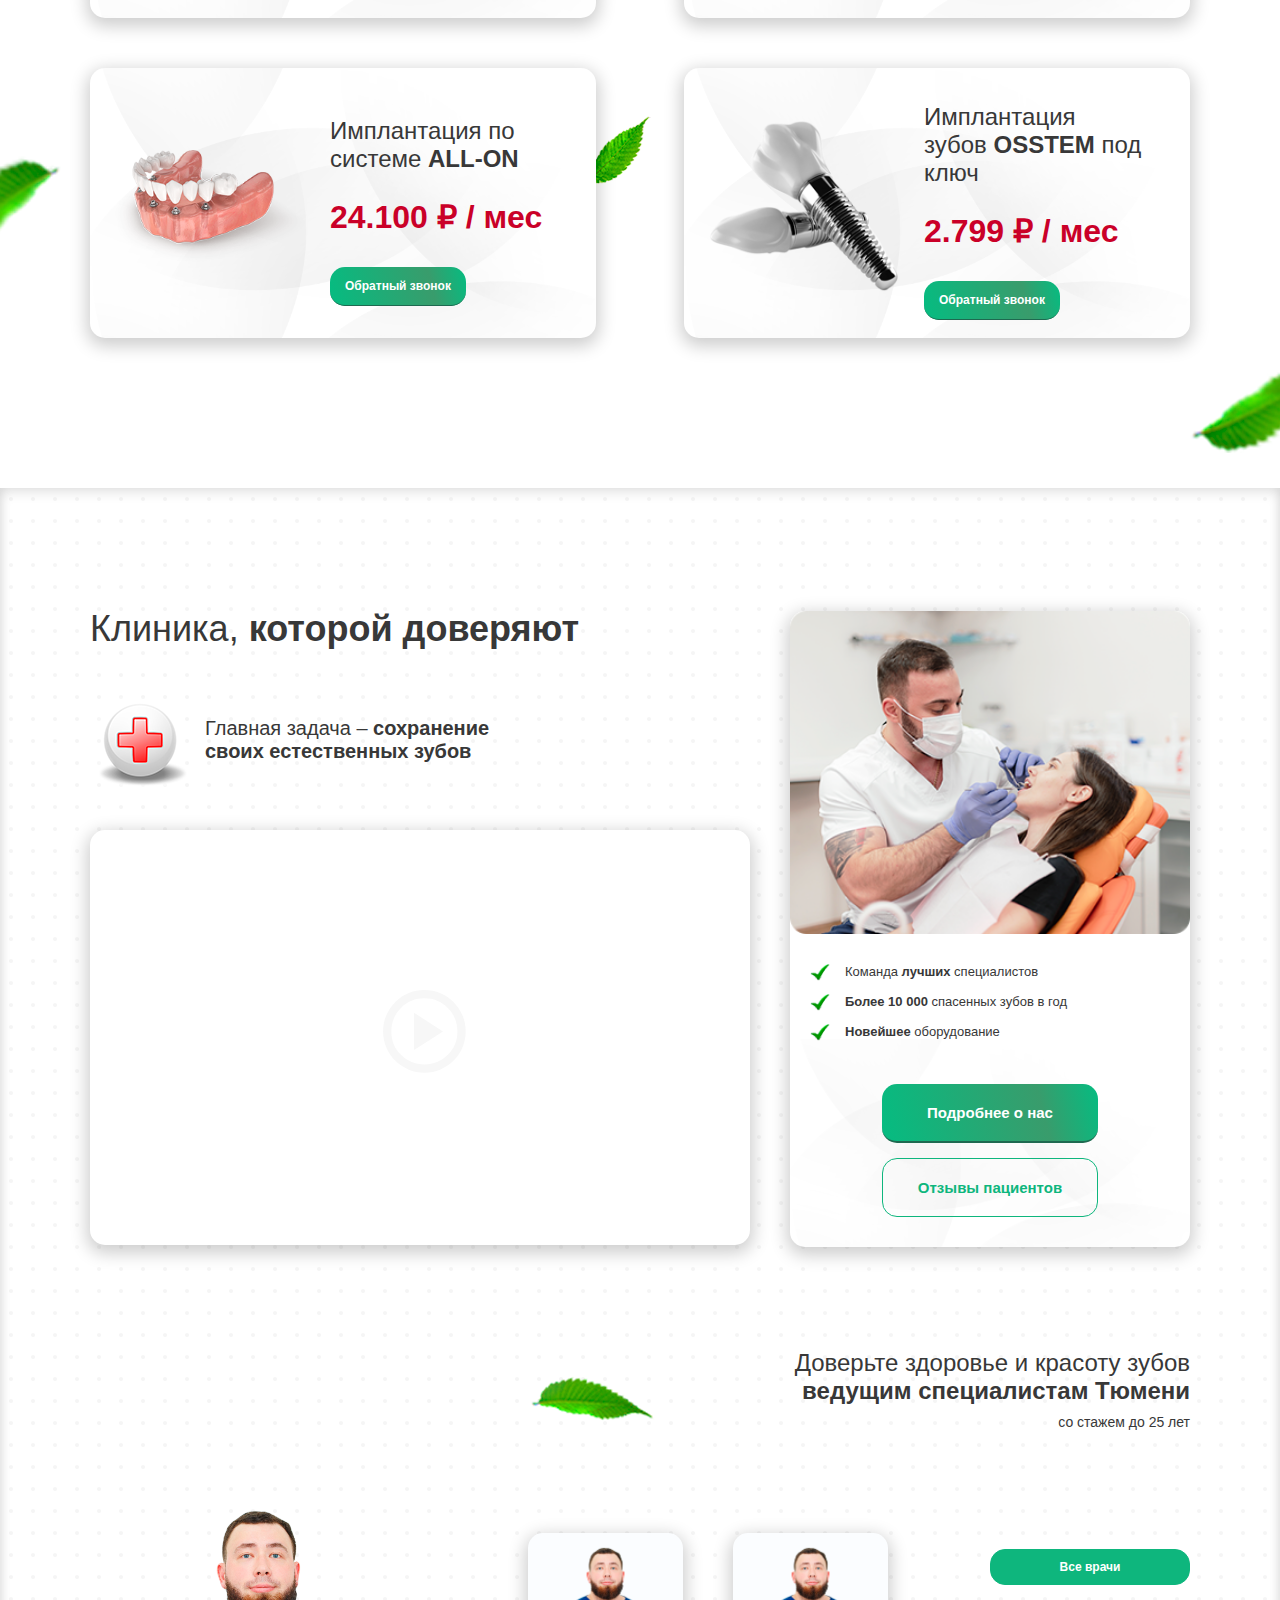
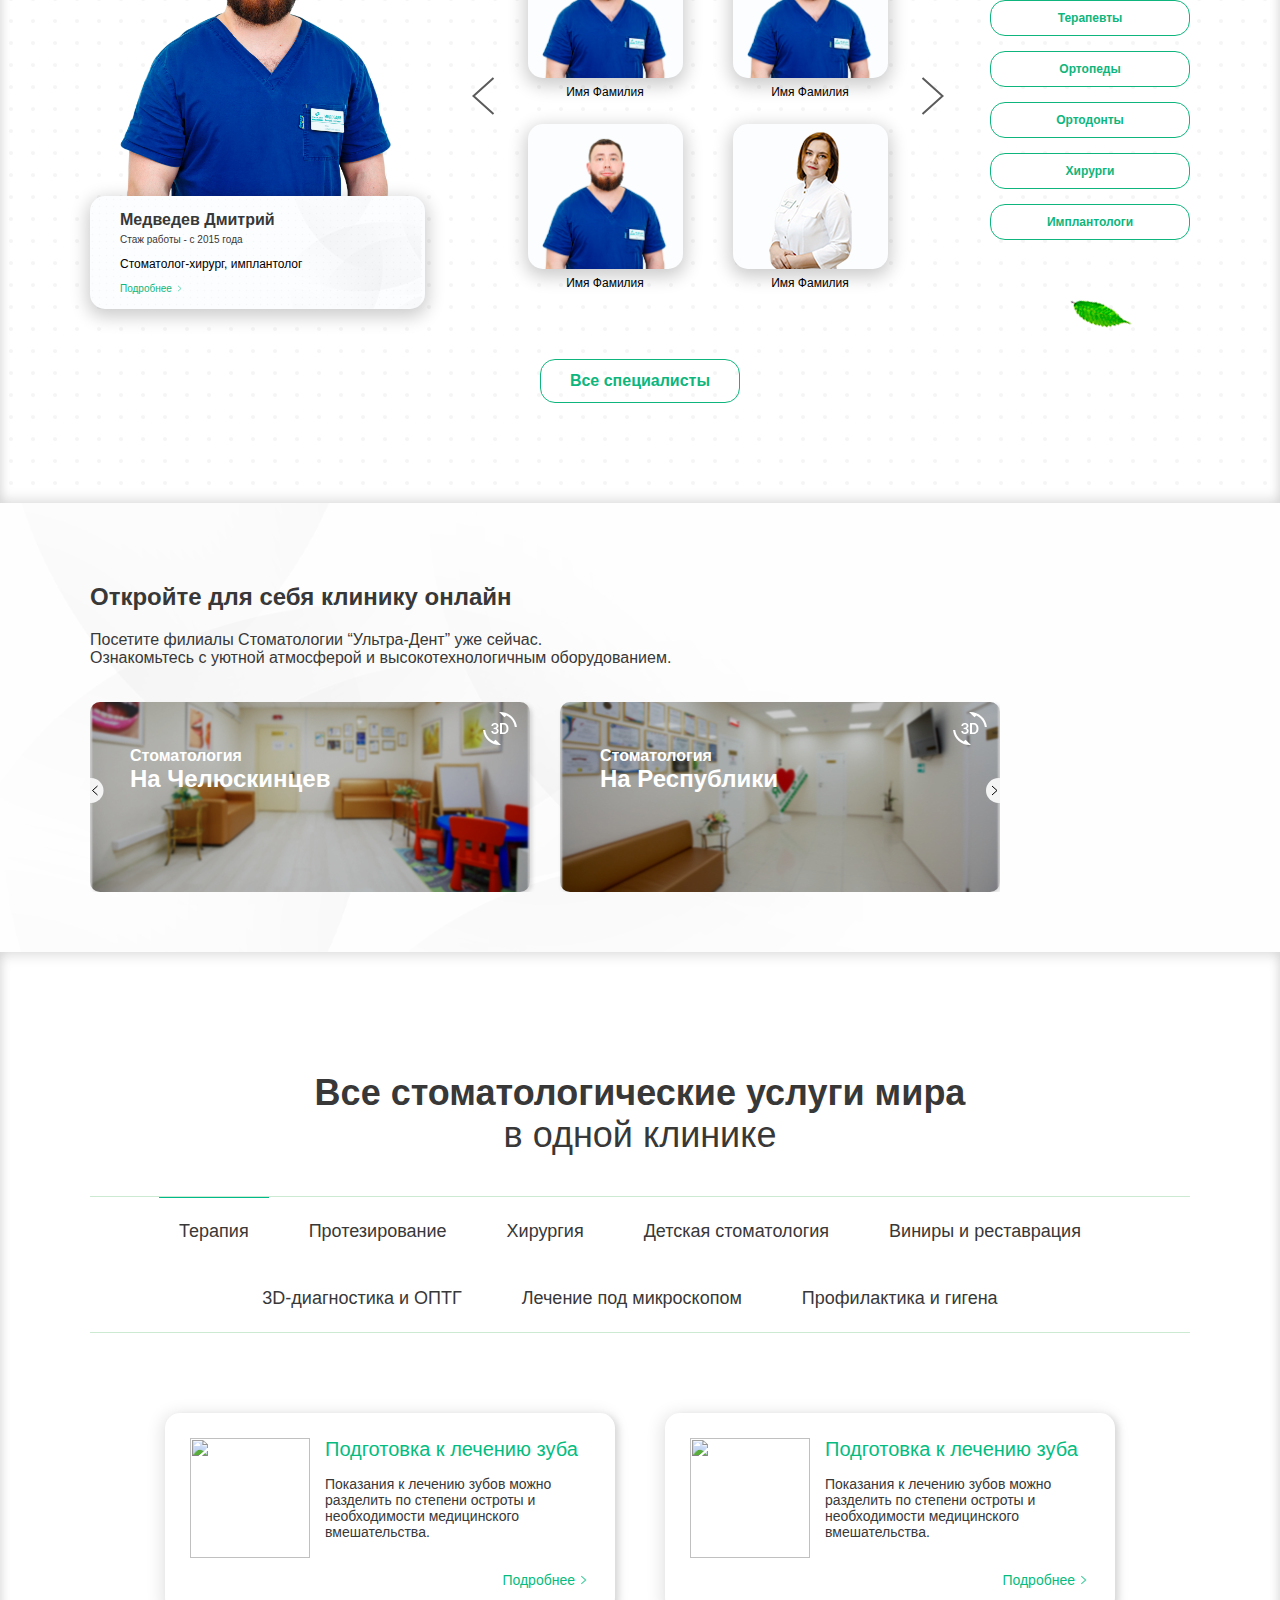
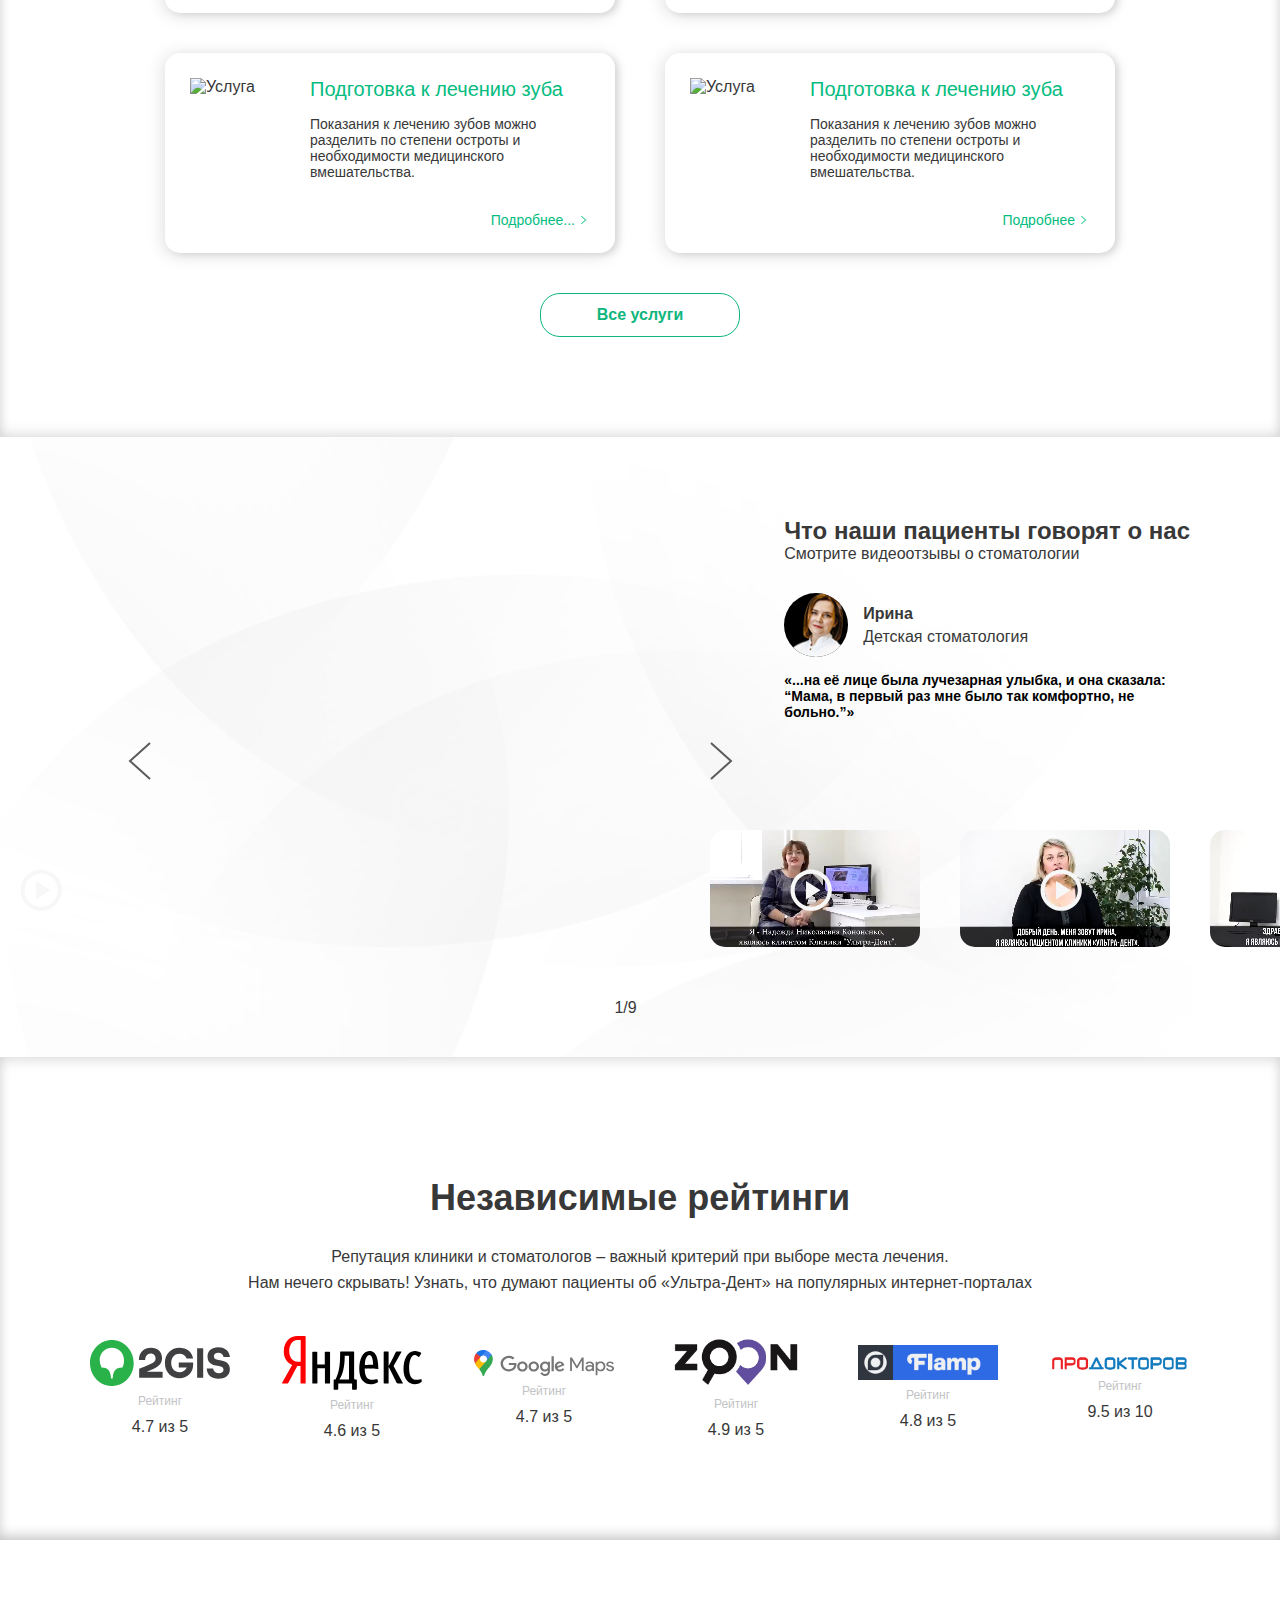
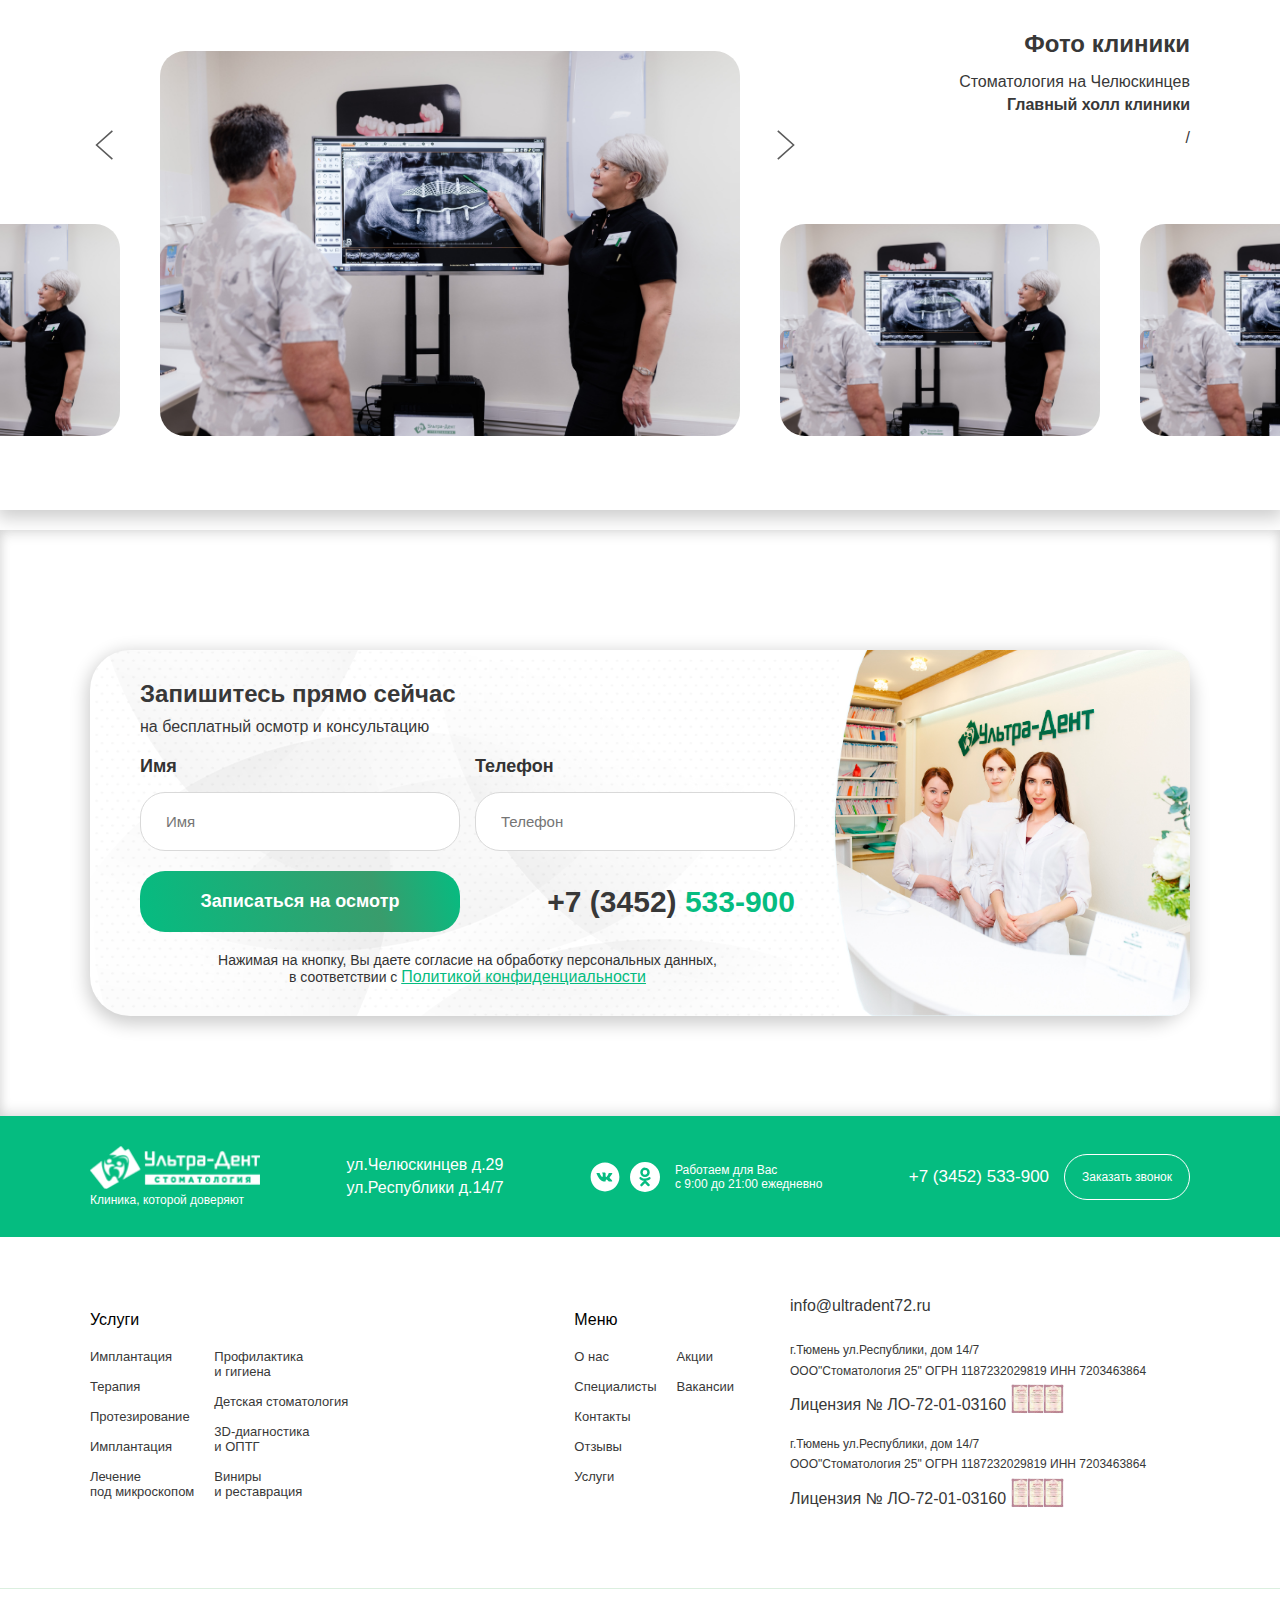
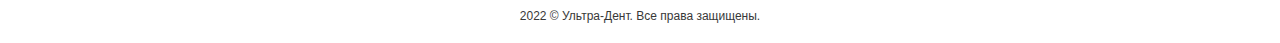
==== commit 6ec42c24: "change city" ====
--- a/index.html
+++ b/index.html
@@ -70,6 +70,10 @@
                                 <span>
                                     Тюмень
                                 </span>
+                                <div class="header__location__select">
+                                    <a href="#tmn">Тюмень</a>
+                                    <a href="#ekb">Екатеринбург</a>
+                                </div>
                             </div>
                         </div>
                     </div>
--- a/css/style.css
+++ b/css/style.css
@@ -523,6 +523,8 @@
 .header__location__img {
     height: 39px;
     margin-right: 10px;
+    position: relative;
+    z-index: 1001;
 }
 
 .header__location__list {
@@ -531,6 +533,9 @@
     font-size: 16px;
     margin-left: 10px;
     cursor: pointer;
+    position: relative;
+    -webkit-user-select: none;
+    user-select: none;
 }
 
 .header__location__list:after {
@@ -543,6 +548,36 @@
     background-repeat: no-repeat;   
     background-size: contain;
     transform: rotate(90deg);
+}
+
+.header__location__select {
+    display: none;
+    flex-direction: column;
+    justify-content: space-between;
+    align-items: center;
+    width: 150px;
+    position: absolute;
+    top: 40px;
+    left: -40px;
+    z-index: 1000;
+    padding: 20px 0;
+    background-color: #fff;
+    border-radius: 10px;
+    box-shadow: 3px 4px 17px 3px rgb(0 0 0 / 20%);
+}
+
+.header__location__select a {
+    text-decoration: none;
+    -webkit-user-select: none;
+    user-select: none;
+}
+
+.header__location__select a:not(:last-child) {
+    margin-bottom: 10px;
+}
+
+.header__location__select a:hover {
+    color: #0eb67d;
 }
 
 .header__location__item {
@@ -3705,7 +3740,6 @@
 }
 
 /* Калькулятор */
-
 .calculator-modal {
     background-color: #fff;
     z-index: 100000;
@@ -3714,6 +3748,7 @@
     border-radius: 16px;
     display: flex;
     overflow: hidden;
+    padding: 0;
 }
 
 .calculator__main {
@@ -3723,6 +3758,7 @@
     width: 70%;
     height: 100%;
     background-color: #fff;
+    padding: 40px;
     padding-right: 0;
 }
 
@@ -3794,6 +3830,10 @@
     width: 10px;
     height: 10px;
     background-color: #09b97f;
+}
+
+.calculator__main__list__item__name {
+    width: 80%;
 }
 
 .calculator__main__btns-block {
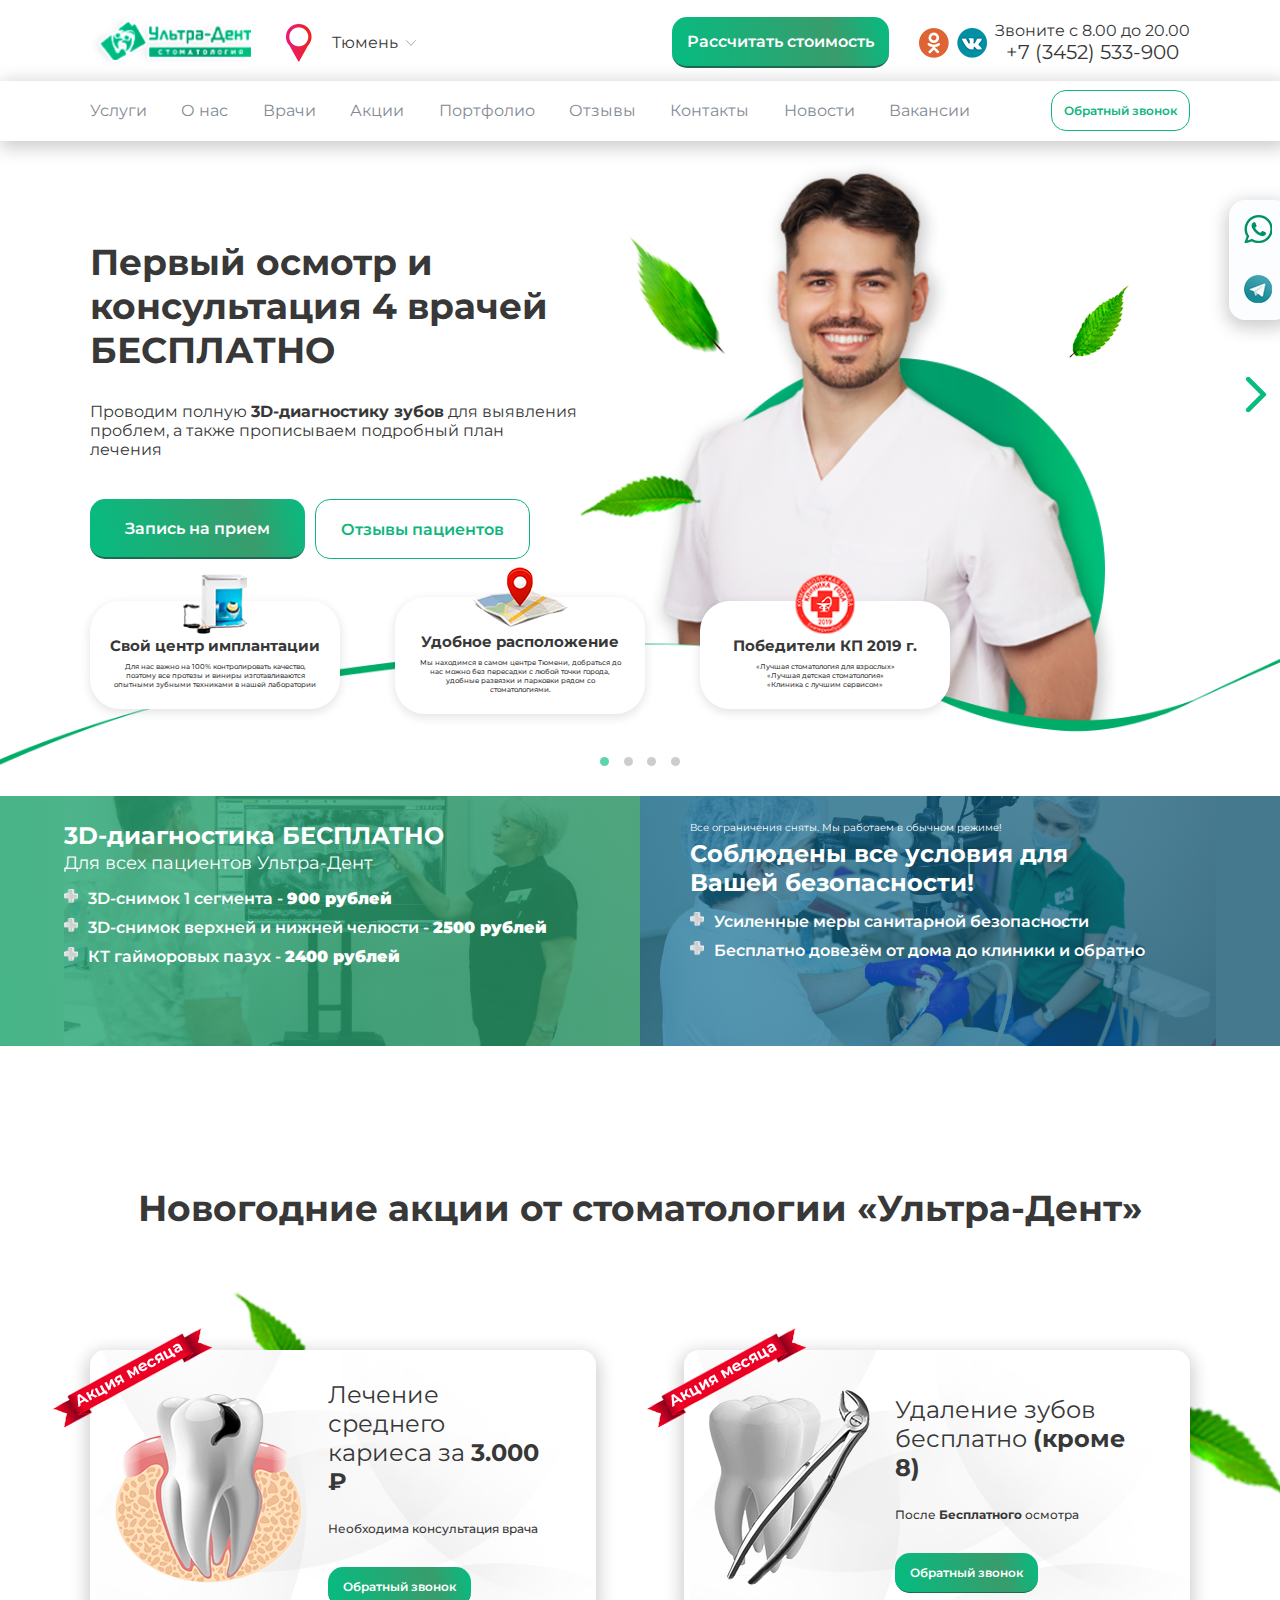
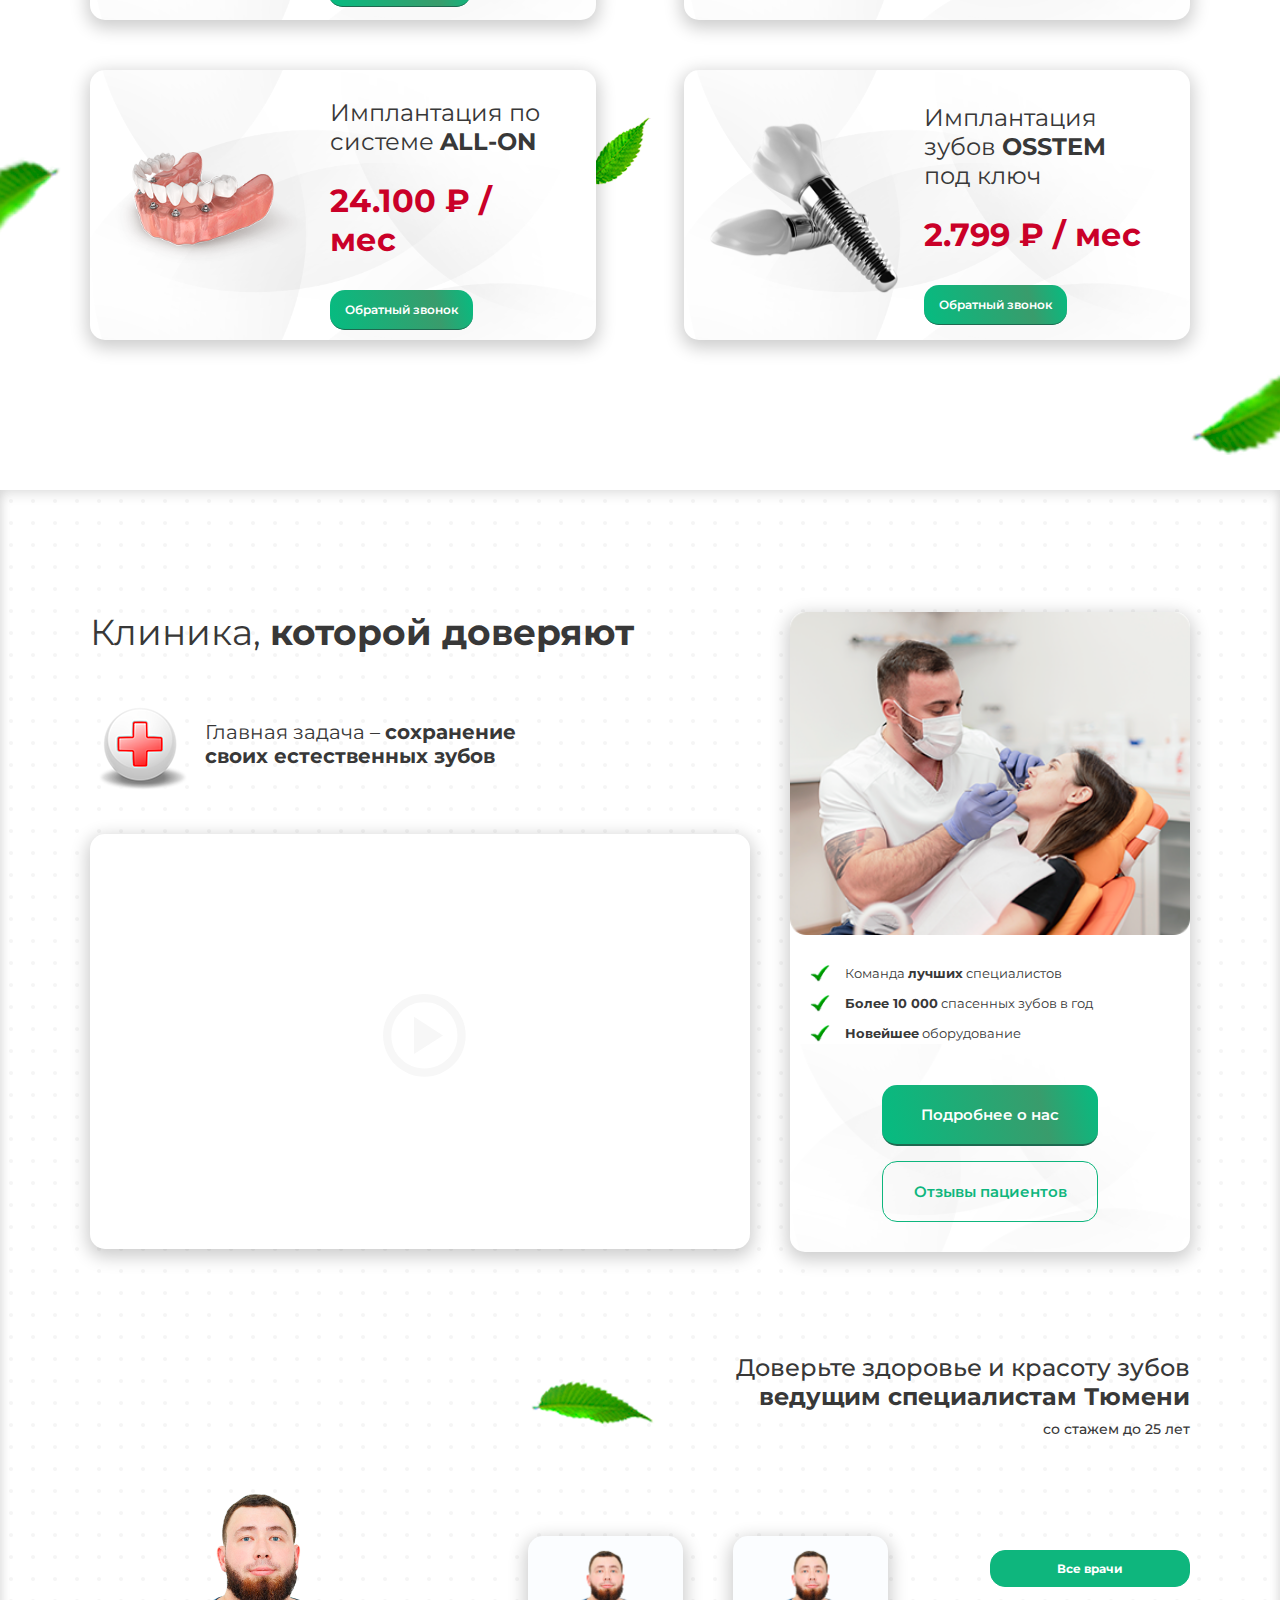
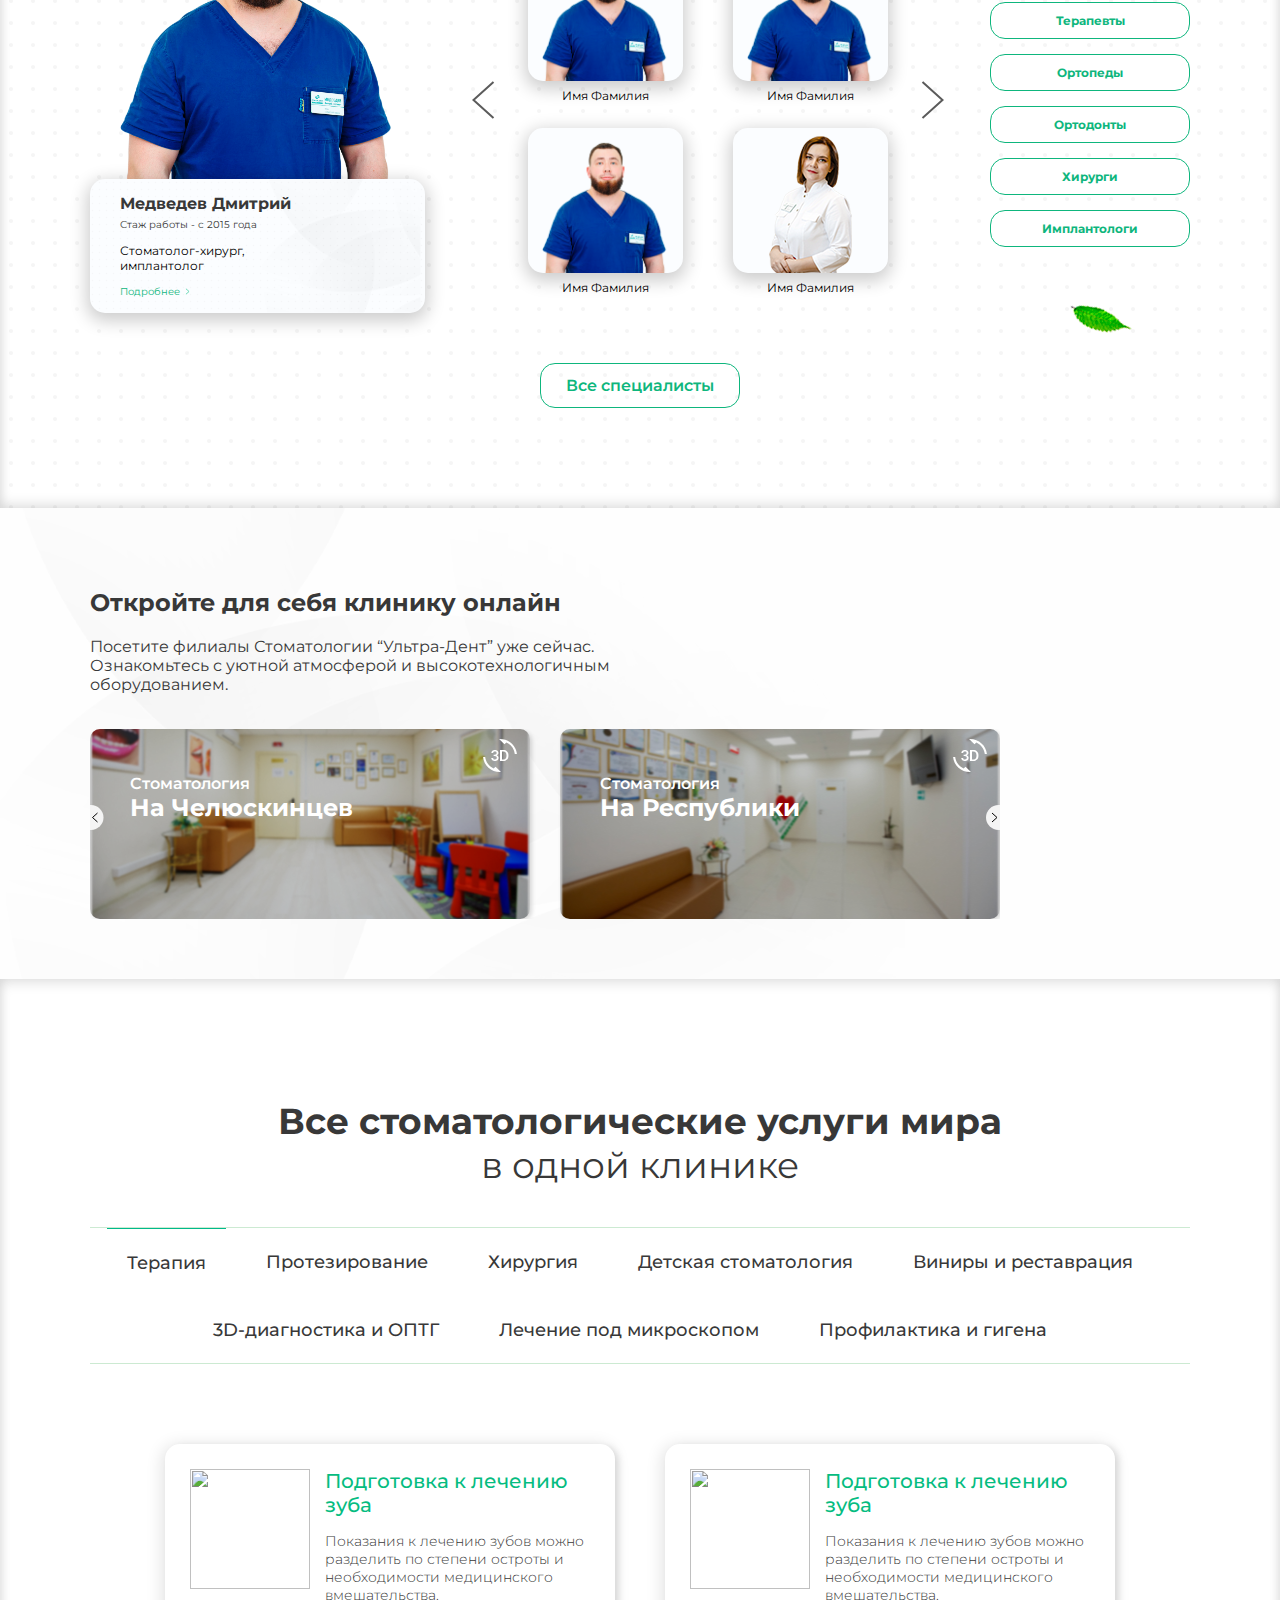
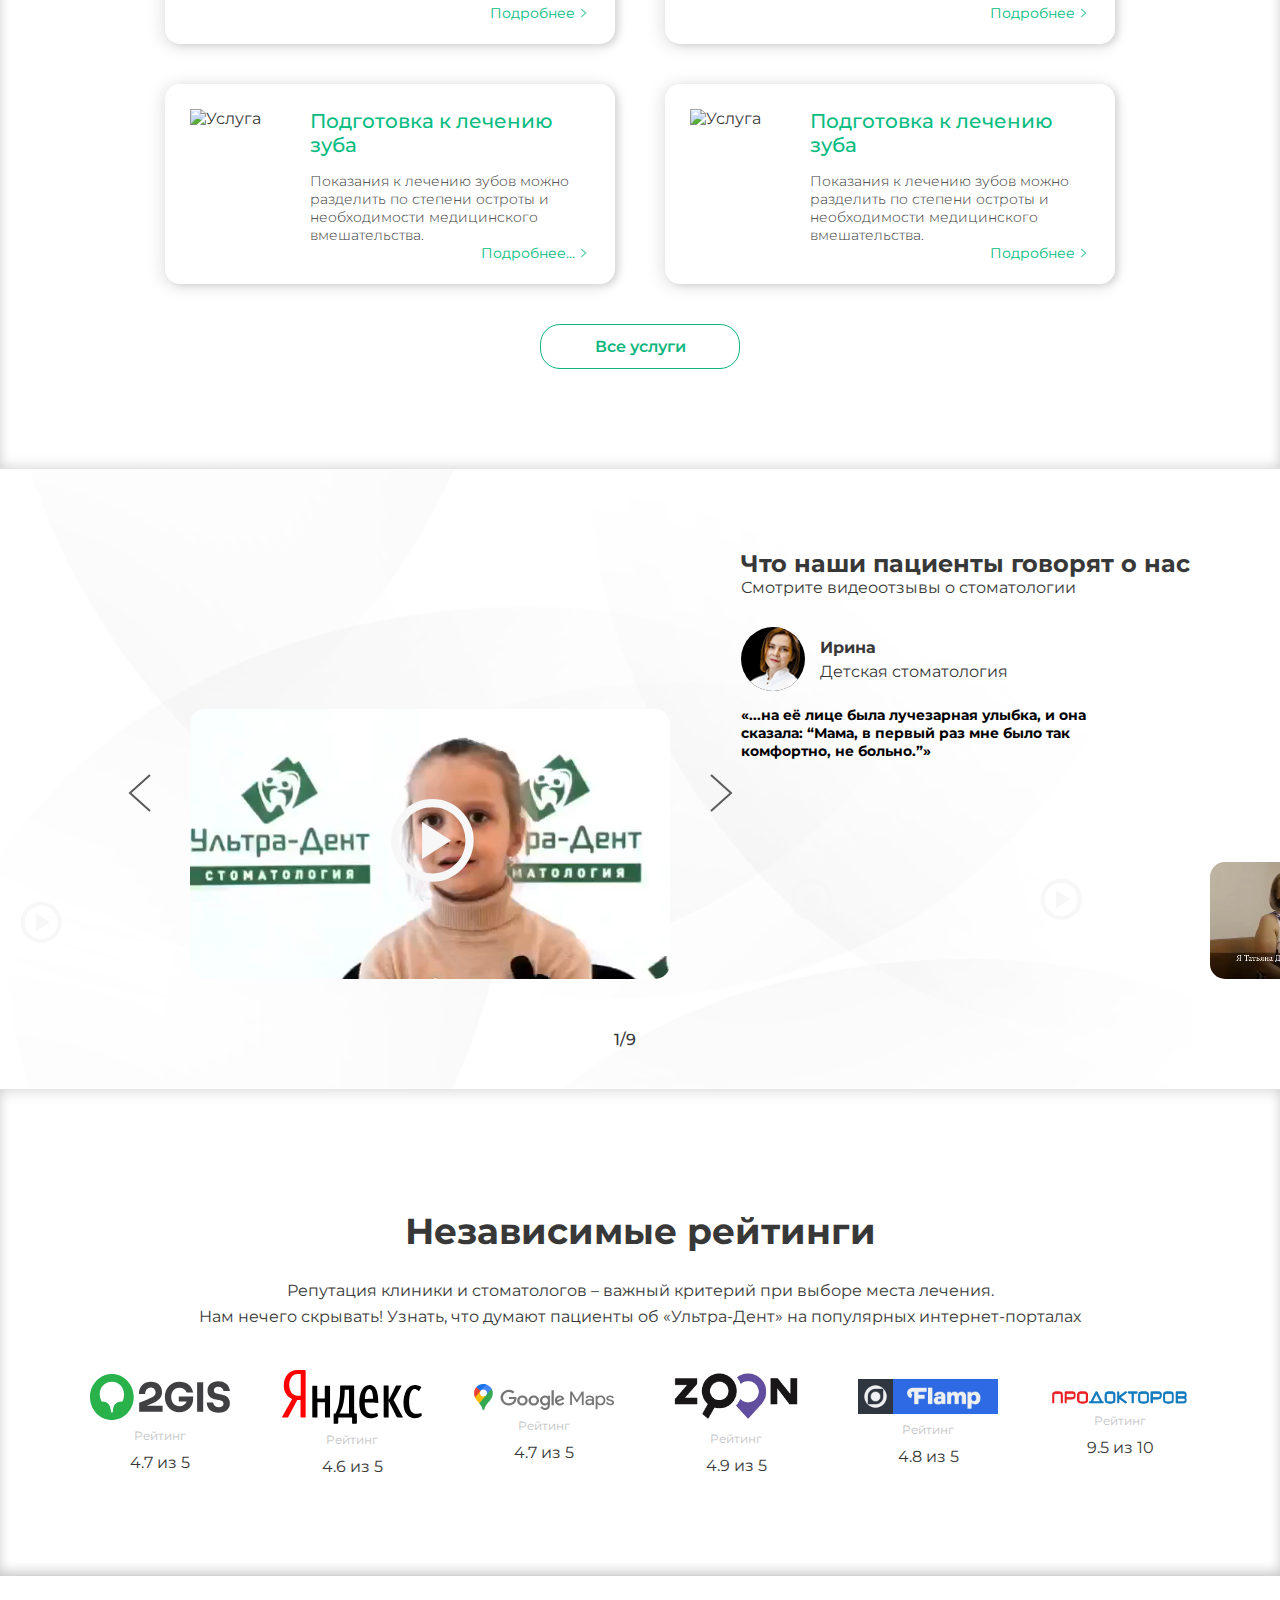
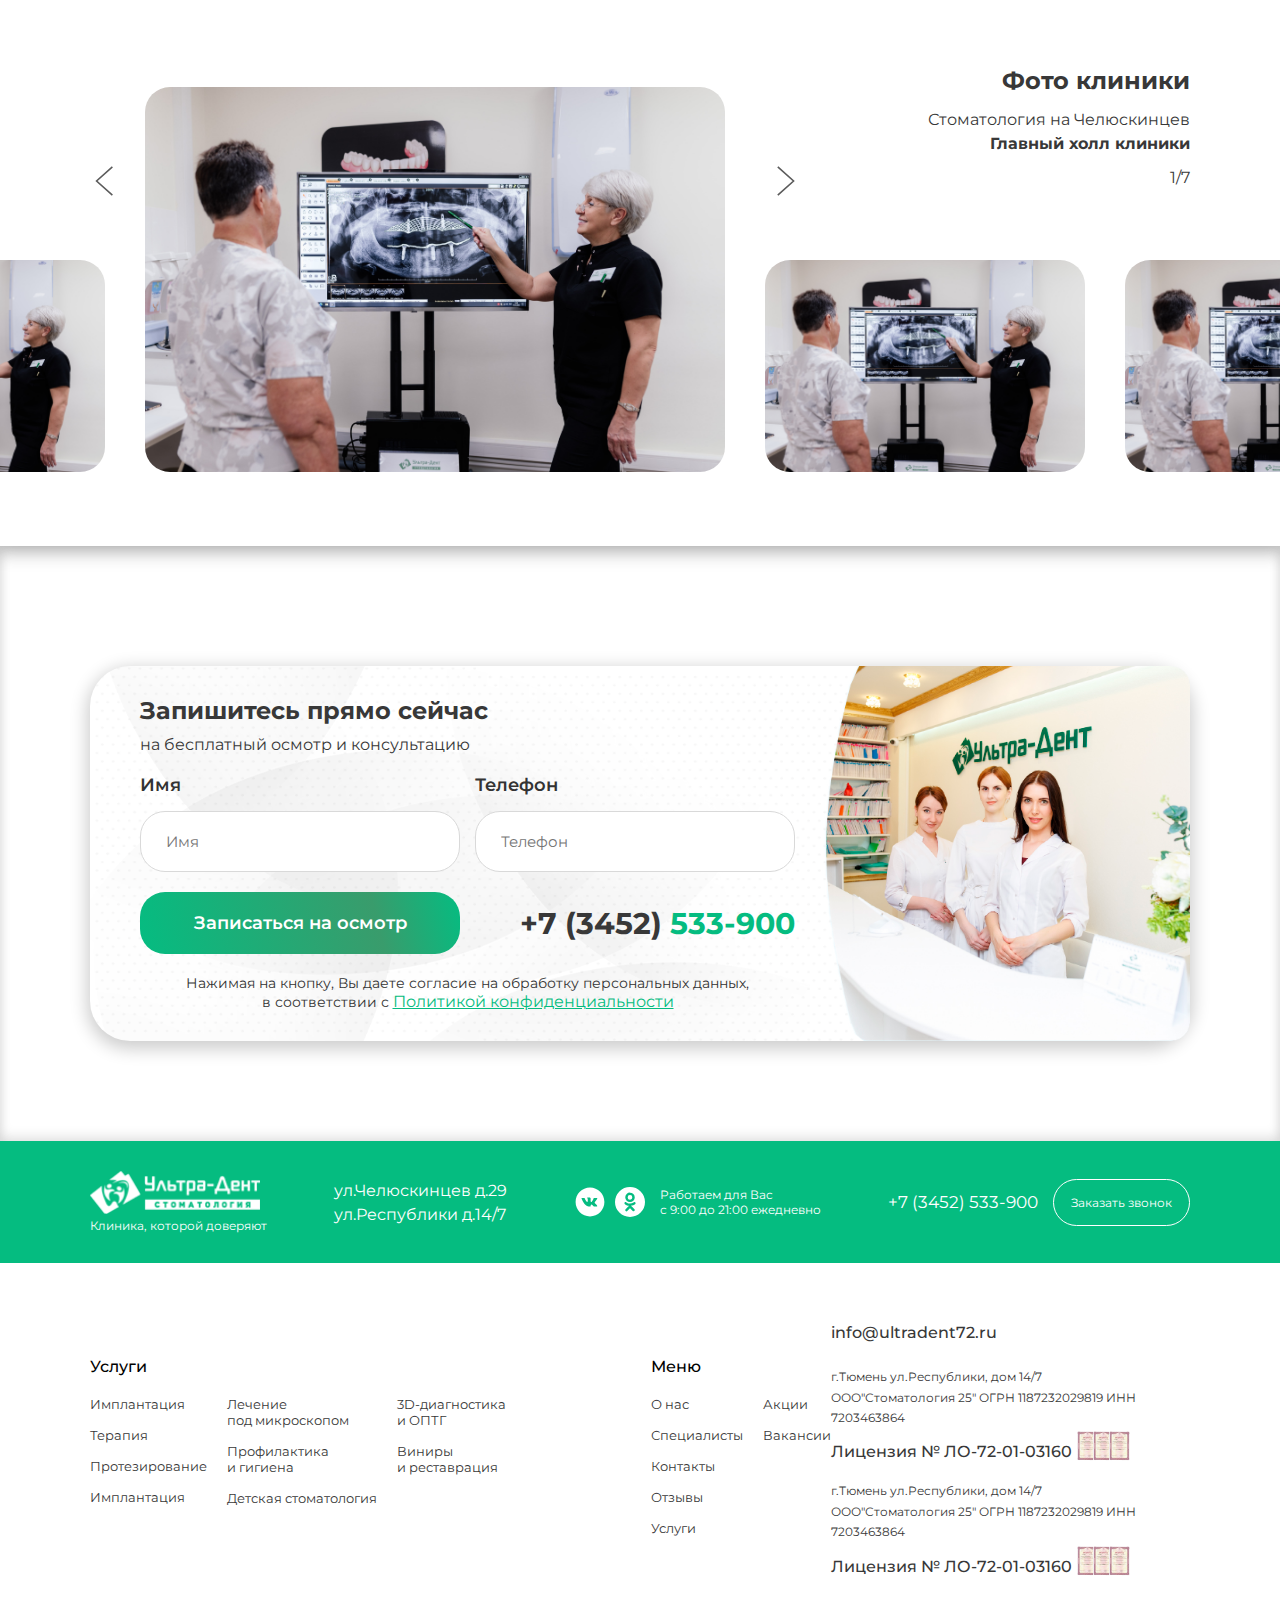
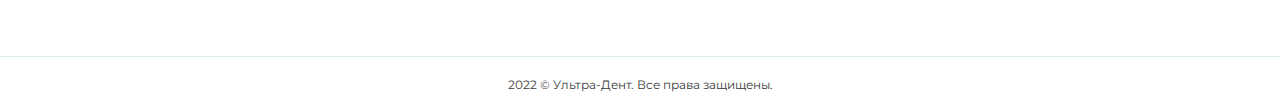
==== commit 9af1d515: "OptionCard" ====
--- a/index.html
+++ b/index.html
@@ -27,14 +27,13 @@
             <p>Клиника, которой доверяют</p>
         </a>
         <nav class="burger-menu__nav">
-            <a href="#" class="burger-menu__nav__item">О нас</a>
-            <a href="#" class="burger-menu__nav__item">Специалисты</a>
-            <a href="#" class="burger-menu__nav__item">Контакты</a>
-            <a href="#" class="burger-menu__nav__item">Отзывы</a>
-            <a href="#" class="burger-menu__nav__item">Услуги</a>
-            <a href="#" class="burger-menu__nav__item">Прайс</a>
-            <a href="#" class="burger-menu__nav__item">Акции</a>
-            <a href="#" class="burger-menu__nav__item">Вакансии</a>
+            <a href="/about.html" class="burger-menu__nav__item">О нас</a>
+            <a href="/staff.html" class="burger-menu__nav__item">Специалисты</a>
+            <a href="/contacts.html" class="burger-menu__nav__item">Контакты</a>
+            <a href="/reviews.html" class="burger-menu__nav__item">Отзывы</a>
+            <a href="/options.html" class="burger-menu__nav__item">Услуги</a>
+            <a href="/stocks.html" class="burger-menu__nav__item">Акции</a>
+            <a href="/vacancy.html" class="burger-menu__nav__item">Вакансии</a>
         </nav>
 
         <div class="burger-menu__info">
@@ -1473,7 +1472,7 @@
                 <div class="video-reviews__slider">
                         
                     <!-- Слайд -->
-                    <div class="video-reviews__slider__item video-reviews__slider__item-prev">
+                    <div data-slide class="video-reviews__slider__item video-reviews__slider__item-prev">
                         <video muted src="video/reviews/1.mp4"></video>
                         
                         <div class="video-reviews__slider__item__info">
@@ -1485,7 +1484,7 @@
                     </div>
     
                     <!-- Слайд -->
-                    <div class="video-reviews__slider__item video-reviews__slider__item-prev video-reviews__slider__item-visible">
+                    <div data-slide class="video-reviews__slider__item video-reviews__slider__item-prev video-reviews__slider__item-visible">
                         <video muted src="video/reviews/2.mp4"></video>
     
                         <div class="video-reviews__slider__item__info">
@@ -1497,7 +1496,7 @@
                     </div>
     
                     <!-- Слайд -->
-                    <div class="video-reviews__slider__item video-reviews__slider__item-active">
+                    <div data-slide class="video-reviews__slider__item video-reviews__slider__item-active">
                         <video muted src="video/reviews/3.mp4"></video>
     
                         <div class="video-reviews__slider__item__info">
@@ -1509,7 +1508,7 @@
                     </div>
     
                     <!-- Слайд -->
-                    <div class="video-reviews__slider__item video-reviews__slider__item-next video-reviews__slider__item-visible">
+                    <div data-slide class="video-reviews__slider__item video-reviews__slider__item-next video-reviews__slider__item-visible">
                         <video muted src="video/reviews/4.mp4"></video>
     
                         <div class="video-reviews__slider__item__info">
@@ -1521,7 +1520,7 @@
                     </div>
     
                     <!-- Слайд -->
-                    <div class="video-reviews__slider__item video-reviews__slider__item-next">
+                    <div data-slide class="video-reviews__slider__item video-reviews__slider__item-next">
                         <video muted src="video/reviews/5.mp4"></video>
     
                         <div class="video-reviews__slider__item__info">
@@ -1533,7 +1532,7 @@
                     </div>
     
                     <!-- Слайд -->
-                    <div class="video-reviews__slider__item video-reviews__slider__item-next">
+                    <div data-slide class="video-reviews__slider__item video-reviews__slider__item-next">
                         <video muted src="video/reviews/6.mp4"></video>
     
                         <div class="video-reviews__slider__item__info">
@@ -1545,7 +1544,7 @@
                     </div>
     
                     <!-- Слайд -->
-                    <div class="video-reviews__slider__item video-reviews__slider__item-next">
+                    <div data-slide class="video-reviews__slider__item video-reviews__slider__item-next">
                         <video muted src="video/reviews/7.mp4"></video>
     
                         <div class="video-reviews__slider__item__info">
@@ -1557,7 +1556,7 @@
                     </div>
     
                     <!-- Слайд -->
-                    <div class="video-reviews__slider__item video-reviews__slider__item-next">
+                    <div data-slide class="video-reviews__slider__item video-reviews__slider__item-next">
                         <video muted src="video/reviews/8.mp4"></video>
     
                         <div class="video-reviews__slider__item__info">
@@ -1569,7 +1568,7 @@
                     </div>
     
                     <!-- Слайд -->
-                    <div class="video-reviews__slider__item video-reviews__slider__item-next">
+                    <div data-slide class="video-reviews__slider__item video-reviews__slider__item-next">
                         <video muted src="video/reviews/9.mp4"></video>
     
                         <div class="video-reviews__slider__item__info">
@@ -1689,17 +1688,17 @@
             <div class="content">
 
                 <div class="gallery__slider__arrows">
-                    <svg class="gallery__slider__arrow" id="gallery__slider__arrow-left" viewBox="0 0 23 38" fill="none" xmlns="http://www.w3.org/2000/svg">
+                    <svg data-arrow-prev class="gallery__slider__arrow" id="gallery__slider__arrow-left" viewBox="0 0 23 38" fill="none" xmlns="http://www.w3.org/2000/svg">
                         <path d="M22 37L2 19L22 1" stroke="#5B5B5B" stroke-width="2"/>
                     </svg>
-                    <svg class="gallery__slider__arrow" id="gallery__slider__arrow-right" viewBox="0 0 23 38" fill="none" xmlns="http://www.w3.org/2000/svg">
+                    <svg data-arrow-next class="gallery__slider__arrow" id="gallery__slider__arrow-right" viewBox="0 0 23 38" fill="none" xmlns="http://www.w3.org/2000/svg">
                         <path d="M1 1L21 19L1 37" stroke="#5B5B5B" stroke-width="2"/>
                     </svg> 
                 </div>
-                <div class="gallery__slider">
+                <div data-infinity-slider class="gallery__slider">
                         
                     <!-- Слайд -->
-                    <div class="gallery__slider__item">
+                    <div data-slide class="gallery__slider__item">
                         <img data-src="img/banners/1.jpg" src="" alt="Фото">
                         <div class="gallery__slider__item__info">
                             <p data-clinic class="gallery__slider__item__info__clinic">Детская стоматология</p>
@@ -1708,7 +1707,16 @@
                     </div>
 
                     <!-- Слайд -->
-                    <div class="gallery__slider__item">
+                    <div data-slide class="gallery__slider__item">
+                        <img data-src="img/banners/2.jpg" src="" alt="">
+                        <div class="gallery__slider__item__info">
+                            <p data-clinic class="gallery__slider__item__info__clinic">Детская стоматология</p>
+                            <p data-room class="gallery__slider__item__info__review">«...на её лице была лучезарная улыбка, и она сказала: “Мама, в первый раз мне было так комфортно, не больно.”»--------2</p>
+                        </div>
+                    </div>
+
+                    <!-- Слайд -->
+                    <div data-slide class="gallery__slider__item ">
                         <img data-src="img/banners/1.jpg" src="" alt="">
                         <div class="gallery__slider__item__info">
                             <p data-clinic class="gallery__slider__item__info__clinic">Детская стоматология</p>
@@ -1717,7 +1725,7 @@
                     </div>
 
                     <!-- Слайд -->
-                    <div class="gallery__slider__item gallery__slider__item-active">
+                    <div data-slide class="gallery__slider__item">
                         <img data-src="img/banners/1.jpg" src="" alt="">
                         <div class="gallery__slider__item__info">
                             <p data-clinic class="gallery__slider__item__info__clinic">Детская стоматология</p>
@@ -1726,7 +1734,7 @@
                     </div>
 
                     <!-- Слайд -->
-                    <div class="gallery__slider__item">
+                    <div data-slide class="gallery__slider__item">
                         <img data-src="img/banners/1.jpg" src="" alt="">
                         <div class="gallery__slider__item__info">
                             <p data-clinic class="gallery__slider__item__info__clinic">Детская стоматология</p>
@@ -1735,7 +1743,7 @@
                     </div>
 
                     <!-- Слайд -->
-                    <div class="gallery__slider__item">
+                    <div data-slide class="gallery__slider__item">
                         <img data-src="img/banners/1.jpg" src="" alt="">
                         <div class="gallery__slider__item__info">
                             <p data-clinic class="gallery__slider__item__info__clinic">Детская стоматология</p>
@@ -1744,16 +1752,7 @@
                     </div>
 
                     <!-- Слайд -->
-                    <div class="gallery__slider__item">
-                        <img data-src="img/banners/1.jpg" src="" alt="">
-                        <div class="gallery__slider__item__info">
-                            <p data-clinic class="gallery__slider__item__info__clinic">Детская стоматология</p>
-                            <p data-room class="gallery__slider__item__info__review">«...на её лице была лучезарная улыбка, и она сказала: “Мама, в первый раз мне было так комфортно, не больно.”»--------</p>
-                        </div>
-                    </div>
-
-                    <!-- Слайд -->
-                    <div class="gallery__slider__item">
+                    <div data-slide class="gallery__slider__item">
                         <img data-src="img/banners/1.jpg" src="" alt="Фото клиники">
                         <div class="gallery__slider__item__info">
                             <p data-clinic class="gallery__slider__item__info__clinic">Детская стоматология</p>
--- a/css/style.css
+++ b/css/style.css
@@ -1,3 +1,5 @@
+@import url('https://fonts.googleapis.com/css2?family=Montserrat:wght@400;500;600;700&display=swap');
+
 /* Основные стили */
 p, div, figure, figcaption, span, h1, h2, h3, h4, h5, a, section, body, hr, header, main, footer, form, input, button, svg, img, video, pre, textarea, ul, ol, li {
     margin: 0;
@@ -68,11 +70,11 @@
 opacity: 0;
 }
 
-ul.dashed {
+ul.dashed, ul.dotted{
     list-style-type: none;
 }
 
-ul.dashed > li {
+ul.dashed > li, ul.dotted > li {
     text-indent: -2px;
 }
 
@@ -80,6 +82,18 @@
     content: '-';
     margin-right: 4px;
     text-indent: -2px;
+}
+
+ul.dotted > li::before {
+    content: '•';
+    font-weight: 700;
+    font-size: 30px;
+    color: #6adca9;
+    margin-right: 5px;
+}
+
+[data-slide] {
+    transition-duration: 400ms;
 }
 
 .bg-dark {
@@ -462,13 +476,13 @@
     background-color: rgba(0, 0, 0, .2);
     left: 0;
     top: 0;
-    z-index: 9999;
+    z-index: 99999999;
 }
 
 .photo__modal__photo {
     max-height: 80%;
+    min-height: 60%;
     border-radius: 25px;
-    margin-top: 150px;
 }
 
 /* Шапка */
@@ -1932,7 +1946,7 @@
     height: 280px;
     margin-top: 150px;
     position: absolute;
-    left: -400px;
+    left: 100px;
 }
 
 .video-reviews__slider__item {
@@ -2064,7 +2078,6 @@
     background-color: rgb(255, 255, 255);
     box-shadow: 0px 5px 17px 3px rgba(0, 0, 0, 0.2);
     padding-bottom: 450px;
-    margin-bottom: 20px;
 }
 
 .gallery__offer {
@@ -2095,9 +2108,9 @@
     display: flex;
     width: 20000px;
     position: absolute;
-    left: -650px;
     align-items: end;
     height: 380px;
+    left: 5%;
 }
 
 .gallery__slider__item {
@@ -2269,10 +2282,11 @@
     display: flex;
     flex-direction: column;
     align-items: center;
-    justify-content: start;
+    justify-content: center;
     width: 50%;
     font-size: 36px;
-    padding: 30px;
+    height: 150px;
+    /* padding: 30px; */
 }
 
 .contacts__first-screen__info__section:first-child {
@@ -3418,46 +3432,119 @@
 
 /* Страница Услуга */
 .option__first-screen {
-    background-image: url('../img/options/optionCard/bg.png');
-    background-repeat: no-repeat;
-    background-size: contain;
+    padding-top: 60px;
+    padding-bottom: 40px;
     background-color: rgb(255, 255, 255);
     box-shadow: 0px 5px 17px 3px rgba(0, 0, 0, 0.2);
 }
 
+.option__first-screen > .wrap {
+    align-items: start;
+}
+
+.option__first-screen__sidebar__item-wrap {
+    padding: 8px;
+    border: 1px solid #09b97f;
+    border-radius: 15px;
+    margin-bottom: 25px;
+}
+
+.option__first-screen__sidebar__item {
+    width: 235px;
+    height: 115px;
+    padding: 0px 15px 0px 15px;
+    align-items: center;
+    margin-bottom: 0;
+}
+
+.option__first-screen__sidebar__item__month {
+    width: 73px;
+    top: -12px;
+    left: -18px;
+}
+
+.option__first-screen__sidebar__item__img {
+    width: 85px;
+    margin-right: 10px;
+}
+
+.option__first-screen__sidebar__item__offer__title {
+    font-size: 10px;
+    margin-bottom: 5px;
+}
+
+.option__first-screen__sidebar__item__offer__intro {
+    font-size: 6px !important;
+    margin-bottom: 10px;
+}
+
+.option__first-screen__sidebar__item__btn {
+    font-size: 7px;
+    padding: 8px 10px;
+}
+
+.option__first-screen__sidebar__item__offer__price {
+    font-size: 14px !important;
+    margin-bottom: 5px;
+}
+
 .option__first-screen__offer {
-    width: 600px;
+    margin-left: 55px;
+    margin-top: 70px;
+    align-self: start;
+}
+
+.option__first-screen__offer__title {
+    background: linear-gradient(70deg, rgba(5,188,129,1) 0%, rgba(57,156,108,1) 26%, rgba(5,188,129,1) 100%);
+    -webkit-background-clip: text;
+    background-clip: text;
+    -webkit-text-fill-color: transparent;
+    text-fill-color: transparent;
+    margin-bottom: 15px;
+    font-size: 48px;
 }
 
 .option__first-screen__offer__subtitle {
     font-size: 24px;
-    font-weight: 599;
-}
-
-.option__first-screen__offer__title {
-    background-image: linear-gradient(256deg, rgba(5,188,129,1) 0%, rgba(57,156,108,1) 27%, rgba(5,188,129,1) 100%);
-    color: transparent;
-    -webkit-background-clip: text;
-    background-clip: text;
-    margin-top: 20px;
-    margin-bottom: 20px;
-}
-
-.option__first-screen__offer__desc {
-    font-size: 24px;
     margin-bottom: 15px;
+    width: 585px;
 }
 
 .option__first-screen__offer__desc-list {
-    margin-bottom: 40px;
+    margin-top: 10px;
+    margin-bottom: 30px;
 }
 
 .option__first-screen__offer__btn {
-    padding: 20px 30px;
-}
-
-.options__first-screen__img {
-    width: 50%;
+    width: 250px;
+    padding: 20px 40px;
+    display: flex;
+    align-items: center;
+    justify-content: center;
+}
+
+.option__first-screen__doctor__info {
+    position: absolute;
+    width: 300px;
+    padding: 15px;
+    border: 1px dashed #09b97f;
+    border-radius: 15px;
+    line-height: 160%;
+    right: 35%;
+    bottom: 15%;
+}
+
+.option__first-screnn__doctor__info__img-arrow{
+    position: absolute;
+    top: -30px;
+    right: -78px;
+    width: 62px;
+}
+
+.option__first-screnn__doctor__info__img-auto {
+    position: absolute;
+    bottom: -95px;
+    right: -15px;
 }
 
 .option__info {
@@ -3487,6 +3574,419 @@
 
 .option__info__offer__desc {
     line-height: 160%;
+}
+
+.option__stock {
+    padding-top: 60px;
+}
+
+.option__stock > .wrap {
+    align-items: center;
+}
+
+.option__stock__offer__title {
+    width: 560px;
+    margin-bottom: 40px;
+}
+
+.option__stock__offer__subtitle {
+    font-size: 24px;
+    margin-bottom: 10px;
+}
+
+.option__stock__offer__list {
+    margin-bottom: 30px;
+}
+
+.option__stock__offer__btn {
+    padding: 20px 30px;
+    display: flex;
+    width: 250px;
+    justify-content: center;
+    align-items: center;
+}
+
+.option__stock__banner {
+    border-radius: 15px;
+    background-image: -moz-linear-gradient( -178deg, rgb(63,112,218) 0%, rgb(5,188,129) 0%, rgb(57,156,108) 27%, rgb(5,188,129) 100%);
+    background-image: -webkit-linear-gradient( -178deg, rgb(63,112,218) 0%, rgb(5,188,129) 0%, rgb(57,156,108) 27%, rgb(5,188,129) 100%);
+    background-image: -ms-linear-gradient( -178deg, rgb(63,112,218) 0%, rgb(5,188,129) 0%, rgb(57,156,108) 27%, rgb(5,188,129) 100%);
+    box-shadow: 0px 0px 19.95px 1.05px rgba(0, 0, 0, 0.1);
+    padding: 50px;
+    padding-bottom: 80px;
+    width: 650px;
+}
+
+.option__stock__banner__cards {
+    margin-bottom: 30px;
+}
+
+.option__stock__banner__cards__item {
+    border-radius: 15px;
+    background: #fff;
+    box-shadow: 0px 0px 19.95px 1.05px rgba(0, 0, 0, 0.1);
+    width: 163px;
+    height: 192px;
+    display: flex;
+    padding-top: 20px;
+    align-items: start;
+    justify-content: center;
+}
+
+.option__stock__banner__cards__item img {
+    height: 50%;
+}
+
+.option__stock__banner__info {
+    justify-content: start;
+}
+
+.option__stock__banner__info__text {
+    color: #fff;
+    font-weight: 600;
+    line-height: 140%;
+    margin-left: 20px;
+    width: 360px;
+}
+
+.option__advantages {
+    padding-top: 60px;
+}
+
+.option__advantages__item {
+    font-size: 24px;
+    position: relative;
+}
+
+.option__advantages__column .option__advantages__item:first-child {
+    bottom: 85px;
+}
+
+.option__advantages__column .option__advantages__item:last-child {
+    top: 85px;
+}
+
+.option__advantages__column:first-child .option__advantages__item:first-child,
+.option__advantages__column:first-child .option__advantages__item:last-child {
+    left: 60px;
+}
+
+.option__advantages__column:last-child .option__advantages__item:first-child,
+.option__advantages__column:last-child .option__advantages__item:last-child {
+    right: 60px;
+}
+
+.option__advantages__item {
+    text-align: center;
+}
+
+.option__staff {
+  background-color: rgb(255, 255, 255);
+  box-shadow: 0px 0px 35px 0px rgba(0, 0, 0, 0.05);
+  padding-bottom: 0;
+}
+
+.option__staff__wrap {
+    margin-top: 70px;
+}
+
+.option__staff__card {
+    display: flex;
+    flex-direction: column;
+    align-items: center;
+    justify-content: space-between;
+    text-align: center;
+    width: 330px;
+    height: 575px;
+    padding: 45px 30px;
+    border: dashed 3px #09b97f;
+    border-radius: 15px;
+}
+
+.option__staff__card__spec {
+    font-size: 24px;
+
+}
+
+.option__staff__card__spec:last-child {
+    margin-top: 10px;
+}
+
+.option__staff__card__achievments__item {
+    border-radius: 50%;
+    background-color: rgb(197, 227, 227);
+    box-shadow: 0px 0px 35px 0px rgba(0, 0, 0, 0.05);
+    width: 79px;
+    height: 79px;
+    position: relative;
+}
+
+.option__staff__card__achievments__item:first-child {
+    left: 10px;
+    z-index: 1;
+}
+
+.option__staff__card__achievments__item:nth-child(2) {
+    z-index: 2;
+}
+
+.option__staff__card__achievments__item:last-child {
+    z-index: 1;
+    right: 10px;
+}
+
+.option__staff__card__certificates {
+    width: 100%;
+}
+
+.option__staff__card__certificates__item {
+    background-color: rgb(197, 227, 227);
+    box-shadow: 0px 0px 35px 0px rgba(0, 0, 0, 0.05);
+    width: 68px;
+    height: 91px;
+}
+
+.option__staff__card__btn {
+    display: flex;
+    align-items: center;
+    justify-content: center;
+    width: 100%;
+    padding: 20px 20px;
+}
+
+.option__staff__img {
+    align-self: end;
+    display: flex;
+    align-items: end;
+}
+
+.option__staff__info {
+    width: 490px;
+    display: flex;
+    flex-direction: column;
+    justify-content: space-between;
+    align-self: start;
+}
+
+.option__staff__info__intro {
+    font-size: 24px;
+    margin-bottom: 30px;
+}
+
+
+.option__staff__info__img {
+  border-radius: 15px;
+  box-shadow: 0px 0px 35px 0px rgba(0, 0, 0, 0.05);
+  width: 100%;
+  overflow: hidden;
+}
+
+.option__staff__info__img img {
+    width: 100%;
+}
+
+.option__achievments .section__title {
+    width: 950px;
+    text-align: center;
+    margin: auto;
+}
+
+.option__achievments .section__subtitle {
+    font-size: 24px;
+    text-align: center;
+    margin: auto;
+    margin-top: 30px;
+}
+
+.option__achievments__list__item {
+    border-radius: 15px;
+    background-color: #f9f7e7;
+    box-shadow: 0px 0px 35px 0px rgba(0, 0, 0, 0.05);
+    width: 24%;
+}
+
+.option__achievments__list {
+    margin-top: 50px;
+    align-items: start;
+}
+
+.option__achievments__list__item {
+    height: 285px;
+    overflow: hidden;
+    display: flex;
+    flex-direction: column;
+    justify-content: space-between;
+}
+
+.option__achievments__list__head {
+    text-align: center;
+    font-weight: 700;
+    padding: 25px;
+    padding-bottom: 0;
+}
+
+.option__achievments__list__head span {
+    color: #12b27e;
+}
+
+.option__achievments__list__item img {
+    width: 100%;
+}
+
+.option__smart {
+    padding-top: 60px;
+}
+
+.option__smart-wrap {
+    margin-top: 50px;
+}
+
+.option__smart__advantages {
+    display: flex;
+    flex-direction: column;
+}
+
+.option__smart__advantages__item {
+    color: #fff;
+    font-size: 24px;
+    display: flex;
+    border-radius: 15px;
+    background-image: -moz-linear-gradient( -178deg, rgb(63,112,218) 0%, rgb(5,188,129) 0%, rgb(57,156,108) 27%, rgb(5,188,129) 100%);
+    background-image: -webkit-linear-gradient( -178deg, rgb(63,112,218) 0%, rgb(5,188,129) 0%, rgb(57,156,108) 27%, rgb(5,188,129) 100%);
+    background-image: -ms-linear-gradient( -178deg, rgb(63,112,218) 0%, rgb(5,188,129) 0%, rgb(57,156,108) 27%, rgb(5,188,129) 100%);
+    box-shadow: inset 0px 10px 15px 0px rgba(0, 0, 0, 0.1);
+    padding: 15px 35px;
+    margin-bottom: 20px;
+    position: relative;
+}
+
+.option__smart__advantages__item::before {
+    content: "";
+    display: flex;
+    align-items: center;
+    justify-content: center;
+    width: 40px;
+    height: 40px;
+    border-radius: 24px;
+    background-color: #fff;
+    background-image: url('../icon/optionTick.png');
+    background-repeat: no-repeat;
+    background-size: 20px;
+    background-position: 50% 50%;
+    position: absolute;
+    left: -3%;
+    top: 15%;
+    background-color: rgb(255, 255, 255);
+    box-shadow: 0px 0px 19.95px 1.05px rgba(0, 0, 0, 0.1);
+}
+
+.option__smart__slider {
+    overflow: hidden;
+    width: 700px;
+}
+
+.option__smart__slider-wrap {
+    position: relative;
+}
+
+.option__smart__slider__item {
+    width: 700px;
+    margin-right: 40px;
+    transition: transform 400ms;
+}
+
+.option__smart__slider__list {
+    width: fit-content;
+    display: flex;
+}
+
+.option__smart__slider__arrow {
+    border-radius: 50%;
+    background-color: rgb(255, 255, 255);
+    box-shadow: 0px 0px 19.95px 1.05px rgba(0, 0, 0, 0.1);
+    position: absolute;
+    width: 69px;
+    height: 69px;
+    top: 40%;
+    background-repeat: no-repeat;
+    background-size: 19px;
+    background-position: 50% 50%;
+    cursor: pointer;
+    z-index: 4;
+}
+
+#option__smart__slider__arrow-left {
+    left: -5%;
+    background-image: url('../icon/greenArrowLeft.png');
+}
+
+#option__smart__slider__arrow-right {
+    right: -5%;
+    background-image: url('../icon/greenArrowRight.png');
+}
+
+.option__smart__slider__dotted {
+    display: flex;
+    width: 100%;
+    justify-content: center;
+    margin-top: 30px;
+}
+
+.option__smart__slider__dotted__item {
+    border-radius: 50%;
+    background-color: rgb(218, 218, 218);
+    width: 16px;
+    height: 16px;
+    margin-right: 15px;
+    cursor: pointer;
+}
+
+.option__smart__slider__dotted__item-active {
+    background-color: rgb(18, 178, 126);
+}
+
+.recall-form {
+    padding-top: 60px;
+}
+
+.recall-form__block {
+    border-radius: 15px;
+    box-shadow: 0px 0px 19.95px 1.05px rgba(0, 0, 0, 0.1);
+    padding: 45px 30px;
+    padding-bottom: 30px;
+    background-image: url('../img/callForm/recall/bg.png');
+    background-repeat: no-repeat;
+    background-size: contain;
+}
+
+.recall-form__form input[type=tel] {
+    margin-right: 60px;
+    border-radius: 15px;
+    background-color: rgb(236, 236, 236);
+    border: none;
+    outline: none;
+    width: 260px;
+    height: 65px;
+}
+
+.recall-form__form button {
+    width: 260px;
+    height: 65px;
+    font-size: 16px;
+}
+
+.recall-form__checkbox-block {
+    margin-top: 25px;
+    display: flex;
+    align-items: center;
+    font-size: 14px;
+}
+
+.recall-form__form input[type=checkbox] {
+    width: 15px;
+    height: 15px;
+    margin-right: 10px;
+    cursor: pointer;
 }
 
 /* О нас */
@@ -3645,6 +4145,12 @@
 
 .modal-close hr:last-child {
     transform: rotate(-45deg) translateX(2px);
+}
+
+.modal__arrow {
+    width: 50px;
+    height: 50px;
+    cursor: pointer;
 }
 
 .modal__block {
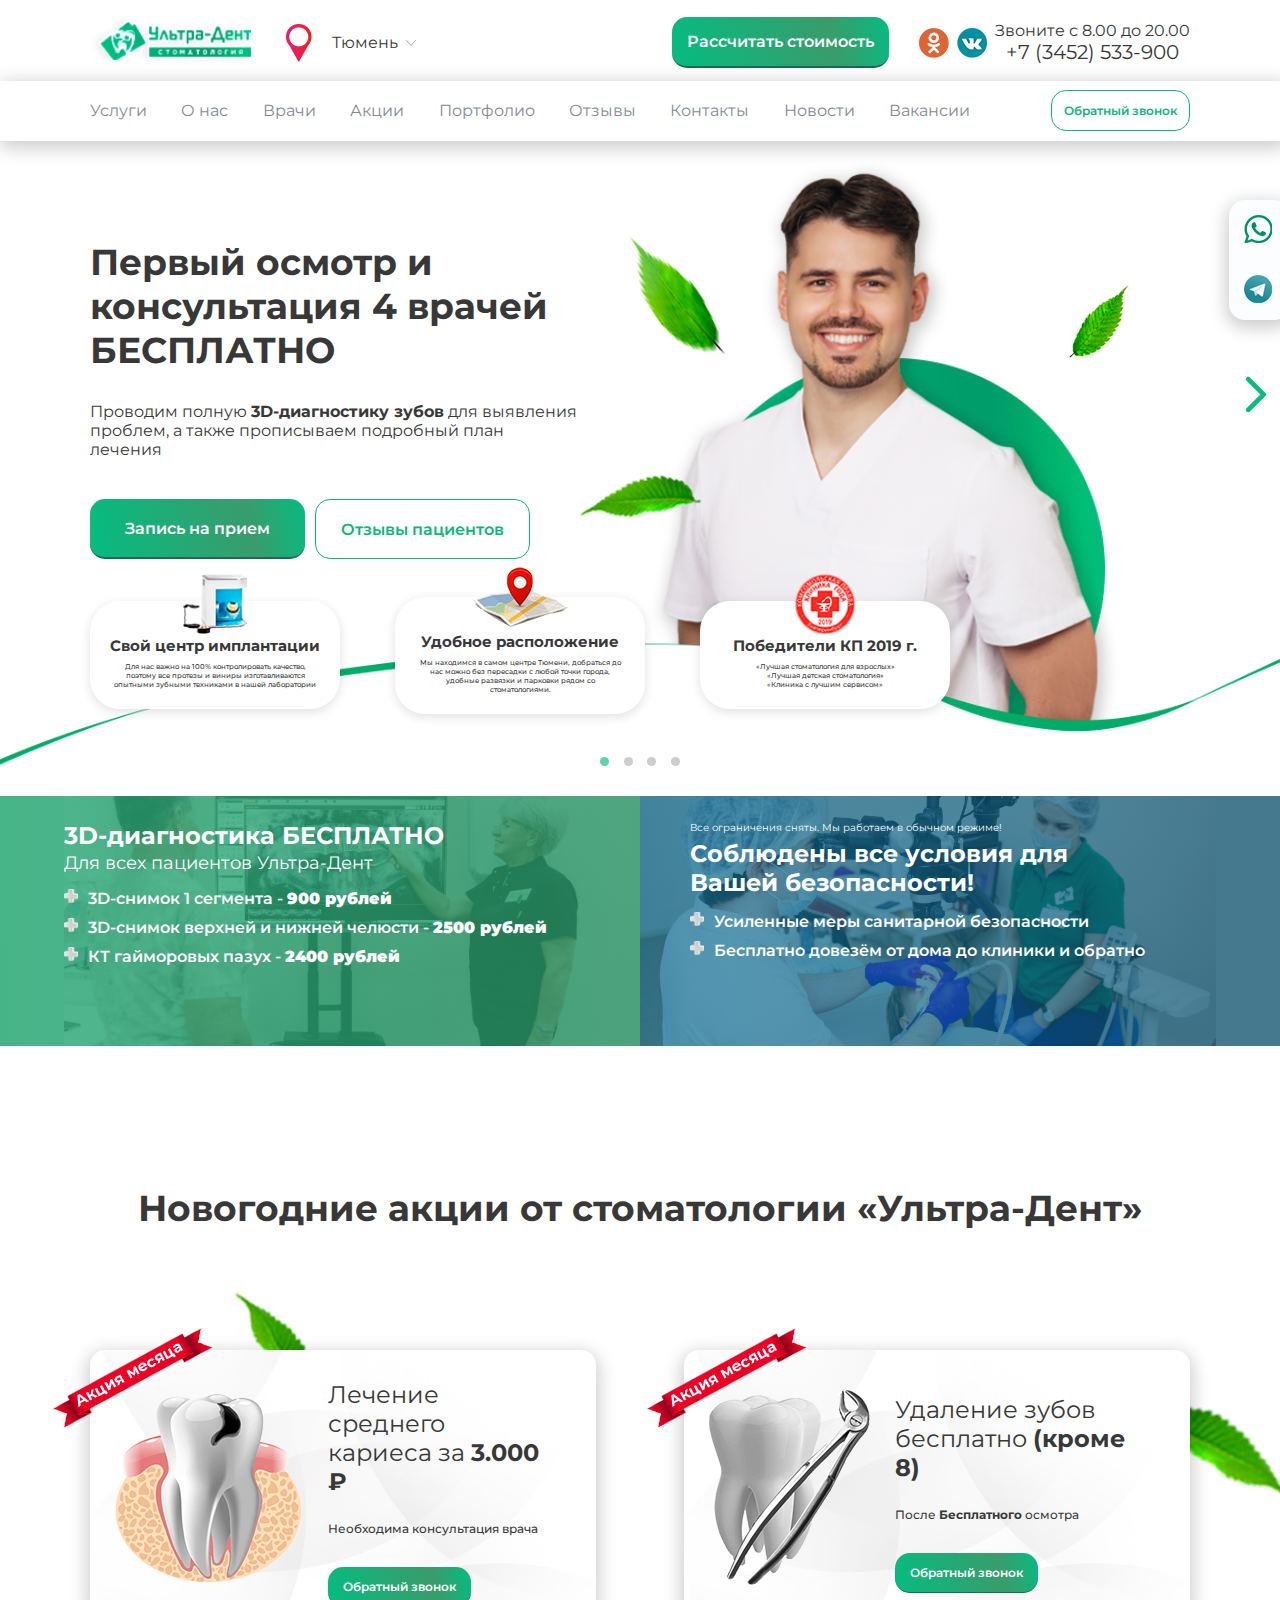
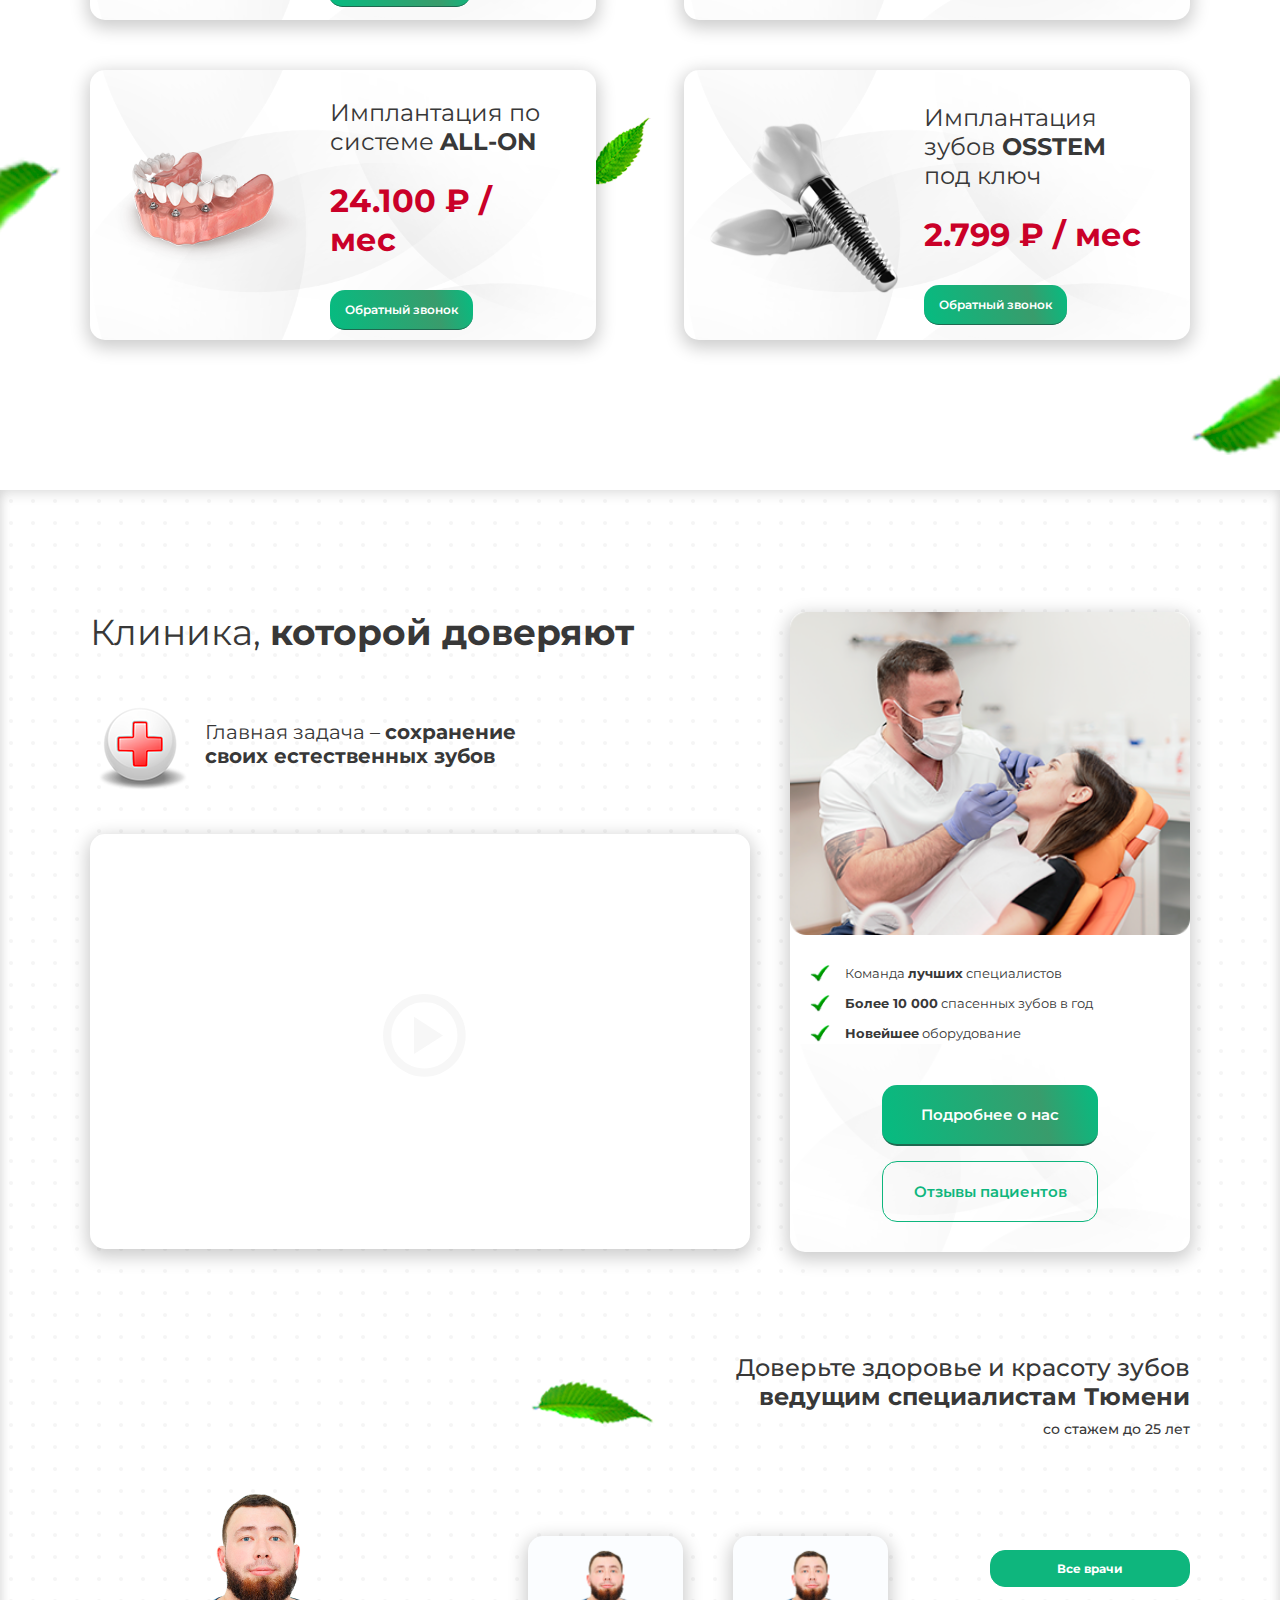
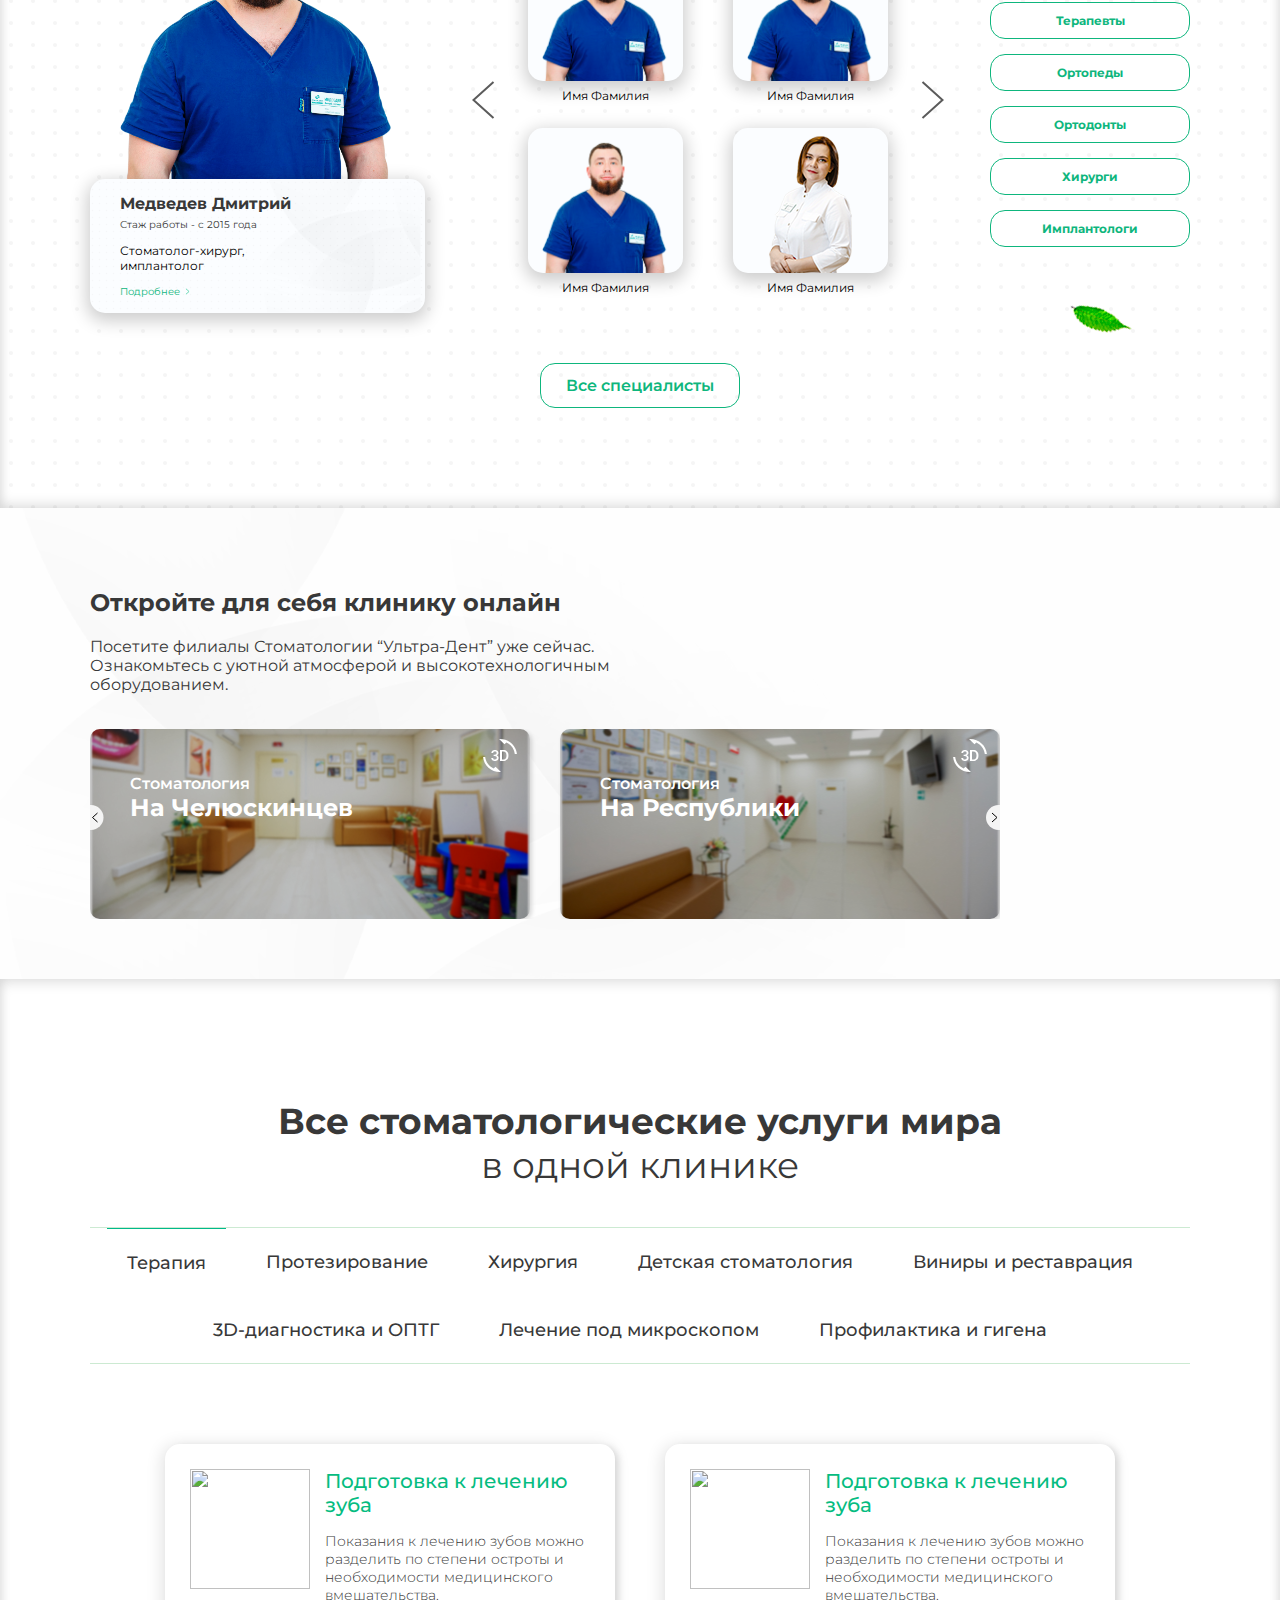
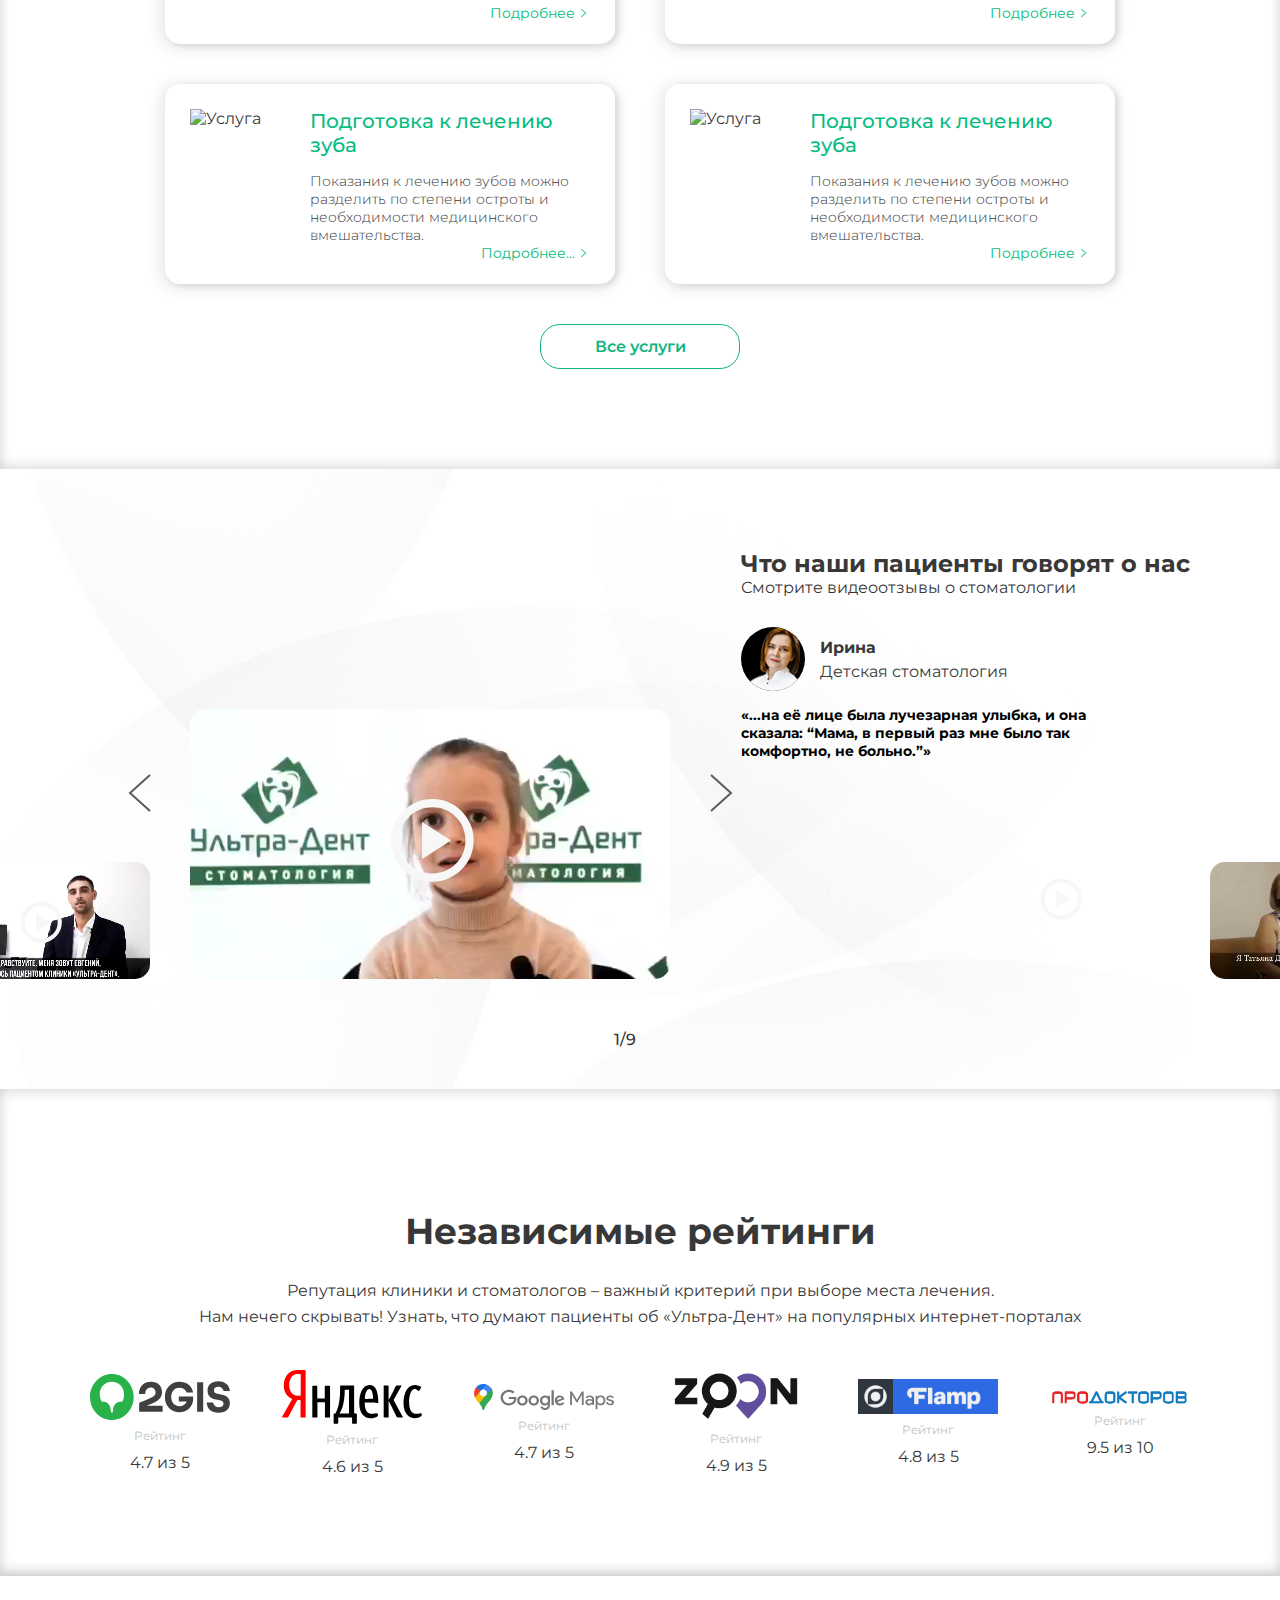
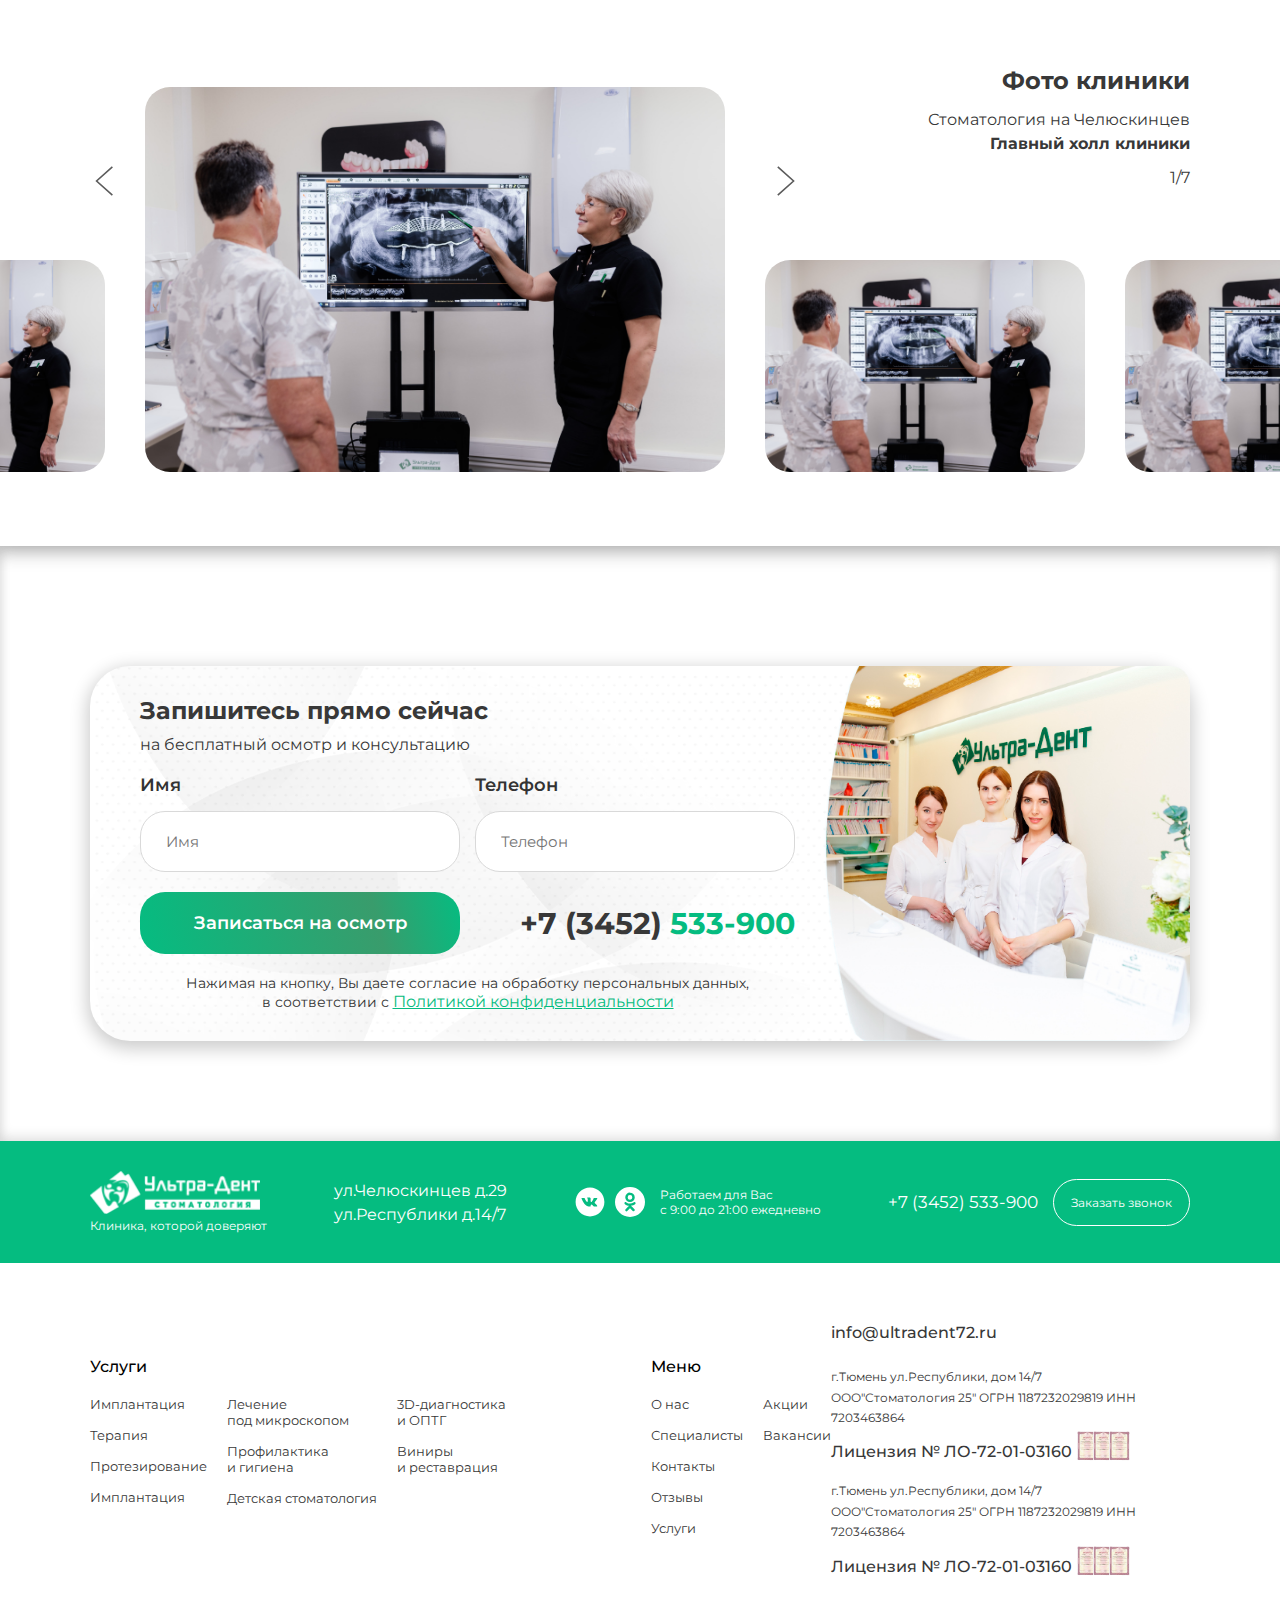
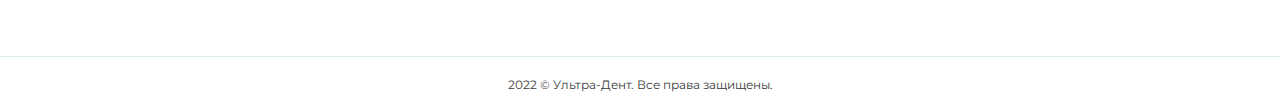
==== commit d9d16064: "new" ====
--- a/index.html
+++ b/index.html
@@ -17,6 +17,32 @@
             <a href="#"><img src="icon/social/tg.png" alt="WhatsApp"></a>
         </div>
     </div>
+
+    <div class="modal phone-modal">
+        <div class="modal-close">
+            <hr>
+            <hr>
+        </div>
+        <div class="modal__block">
+            <h2 class="modal__title">Обратный звонок</h2>
+            <form method="POST" class="modal__form">
+                <div class="modal__input-block">
+                    <span>Имя</span>
+                    <input type="text" required name="name" placeholder="Имя">
+                </div>
+                <div class="modal__input-block">
+                    <span>Телефон</span>
+                    <input type="tel" name="phone" required pattern="\+7[0-9]{10}" maxlength="12" placeholder="Телефон">
+                </div>
+                <div class="modal__checkbox-block checkbox-block">
+                    <input type="checkbox" name="agreement" required>
+                    <span>Я ознакомлен с Политикой конфиденциальности и даю свое Согласие на обработку персональных данных</span>
+                </div>
+                <button class="modal__btn btn1" type="submit">Отправить</button>
+            </form>
+        </div>
+    </div>
+
     <div class="burger-menu hide">
         <div class="burger-menu__cross">
             <hr>
@@ -35,7 +61,7 @@
             <a href="/stocks.html" class="burger-menu__nav__item">Акции</a>
             <a href="/vacancy.html" class="burger-menu__nav__item">Вакансии</a>
         </nav>
-
+        
         <div class="burger-menu__info">
             <p class="burger-menu__info__phone-block">
                 Запись по телефону:
@@ -1430,7 +1456,6 @@
         <!-- Видео-отзывы -->
         <section class="video-reviews">
             <div class="content">
-    
                 <!-- Оффер -->
                 <div class="video-reviews__offer">
                     <h3 class="video-reviews__offer__title">Что наши пациенты говорят о нас</h3>
--- a/css/style.css
+++ b/css/style.css
@@ -1116,7 +1116,7 @@
 
 .first-screen-1__banners__bg {
     position: absolute;
-    width: 50%;
+    width: 100%;
     z-index: 8;
 }
 
@@ -4115,7 +4115,7 @@
     left: 0;
     top: 0;
     z-index: 1000000000;
-    display: flex;
+    display: none;
     align-items: center;
     justify-content: center;
     overflow-y: scroll;
@@ -4140,11 +4140,11 @@
 }
 
 .modal-close hr:first-child {
-    transform: rotate(45deg) translateX(1px);
+    transform: rotate(45deg) translateX(1px) translateY(10px);
 }
 
 .modal-close hr:last-child {
-    transform: rotate(-45deg) translateX(2px);
+    transform: rotate(-45deg) translateX(-7px);
 }
 
 .modal__arrow {
@@ -4181,6 +4181,45 @@
     font-size: 16px;
     margin-bottom: 8px;
     color: rgba(0,0,0,.55);
+}
+
+.modal__checkbox-block {
+    font-size: 14px;
+    margin-bottom: 20px;
+    cursor: pointer;
+}
+
+.checkbox-block {
+    position: relative;
+    margin-left: auto;
+    margin-right: auto;
+}
+
+.checkbox-block span {
+    text-indent: 5px;
+}
+
+.checkbox-block::before {
+    content: '';
+    width: 12px;
+    height: 12px;
+    border: 1px solid #12b27e;
+    border-radius: 3px;
+    position: absolute;
+    top: 2px;
+    cursor: pointer;
+    z-index: 1;
+}
+
+.checkbox-block-active::before {
+    background-image: url('../icon/tick.png');
+    background-repeat: no-repeat;
+    background-size: contain;
+}
+
+.checkbox-block input[type=checkbox] {
+    margin-right: 5px;
+    opacity: 0;
 }
 
 .modal__agreement {
